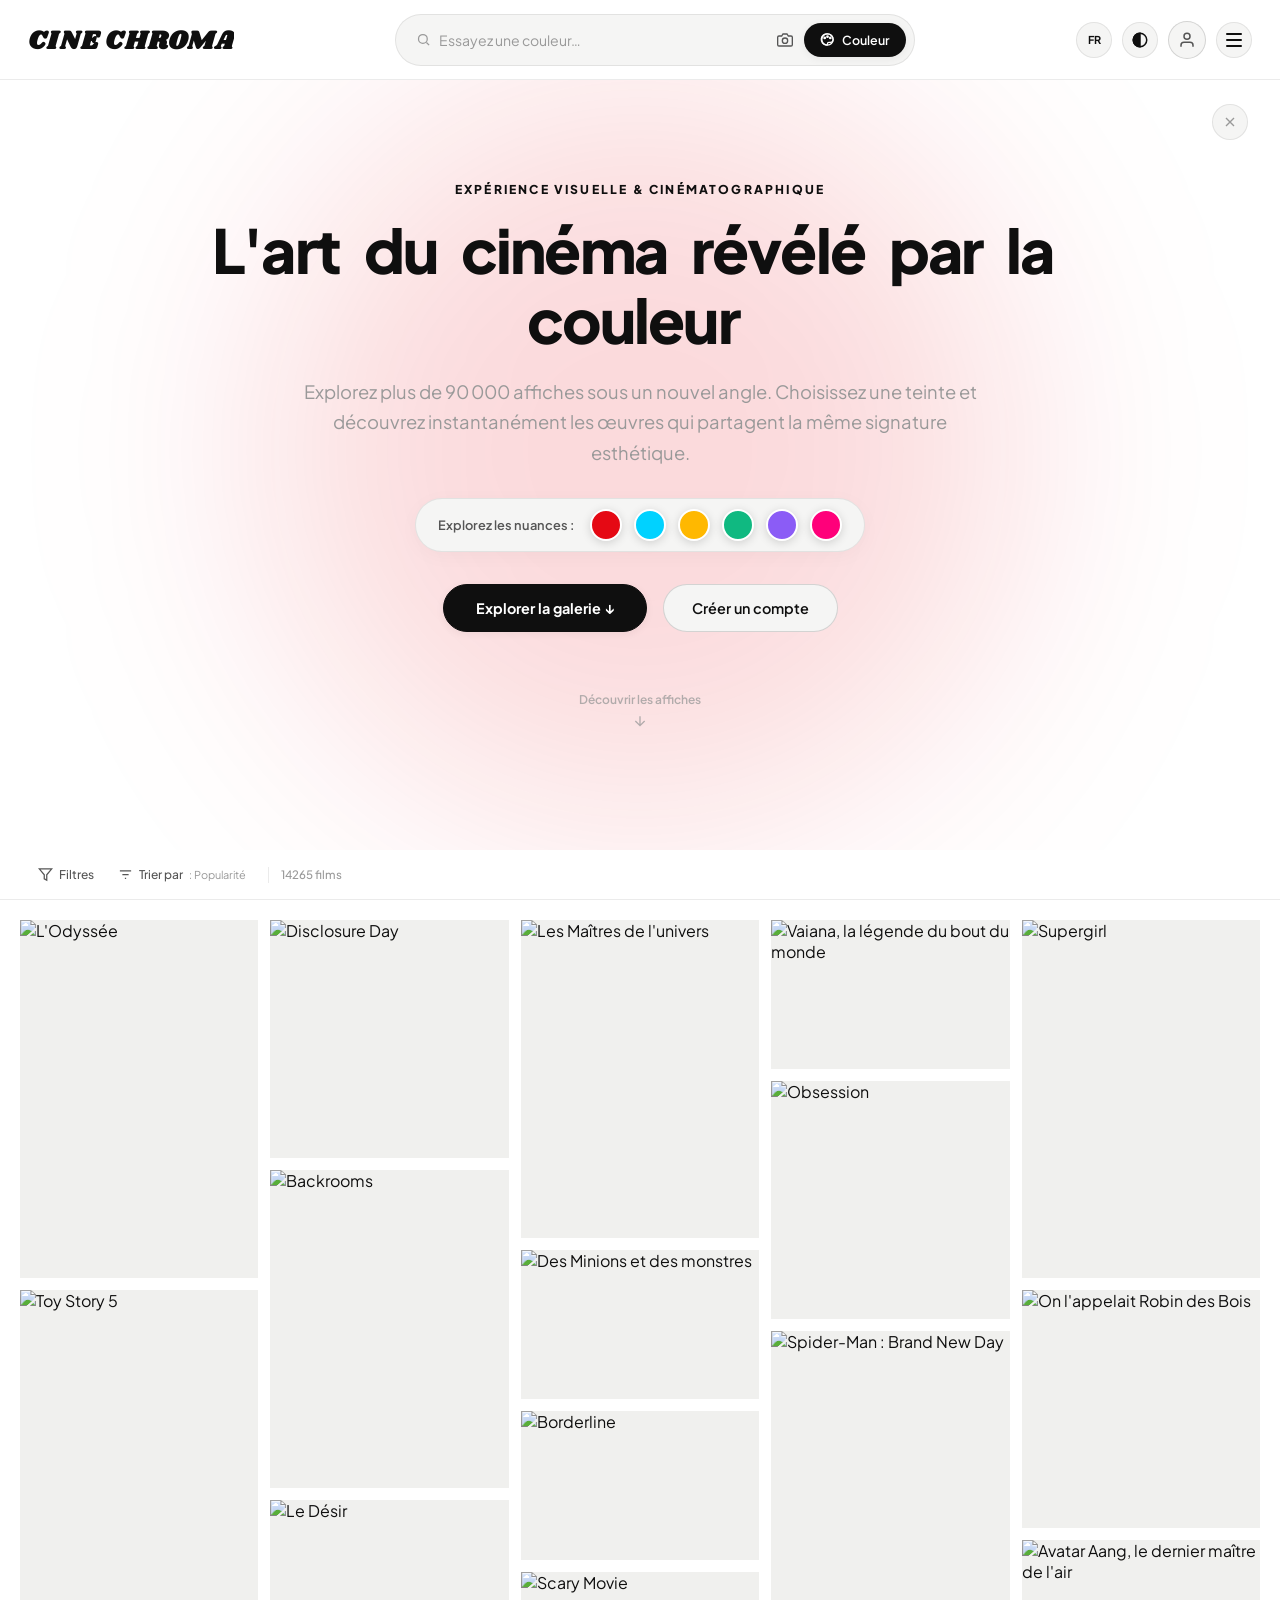
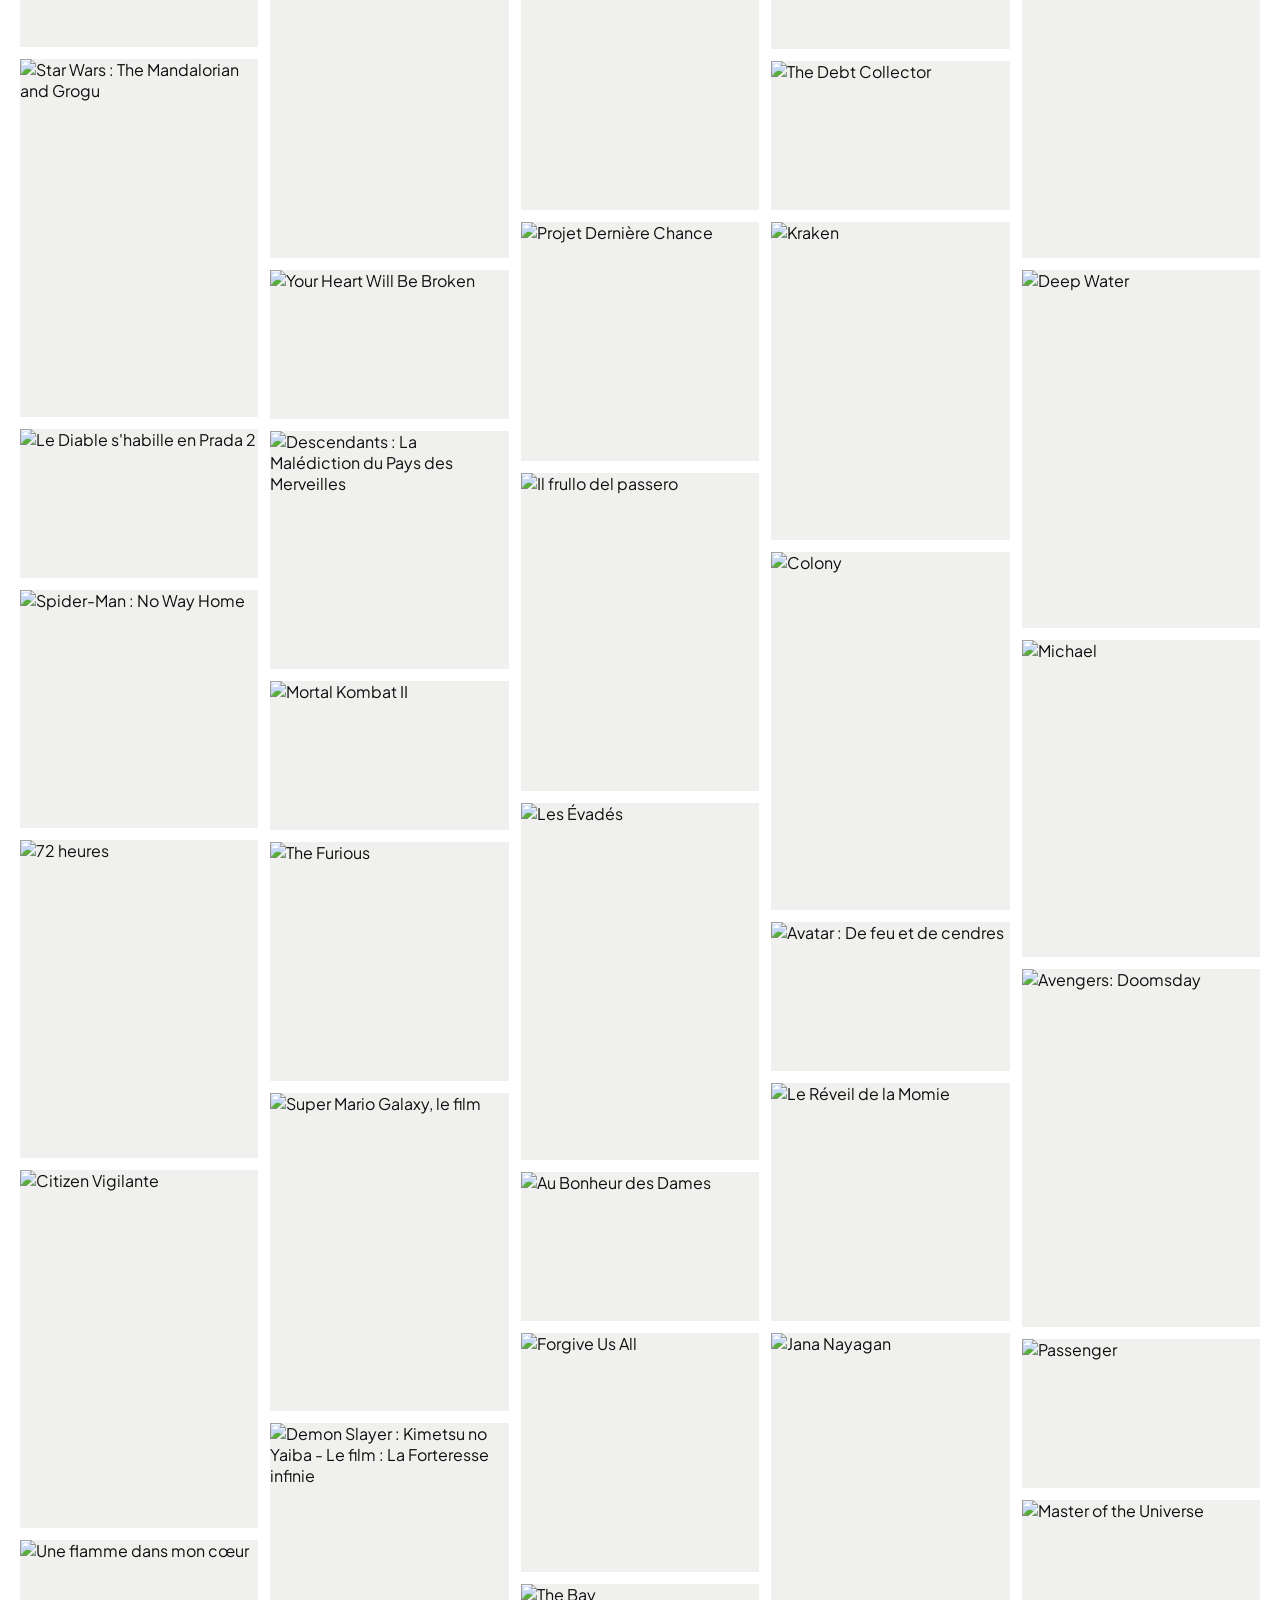
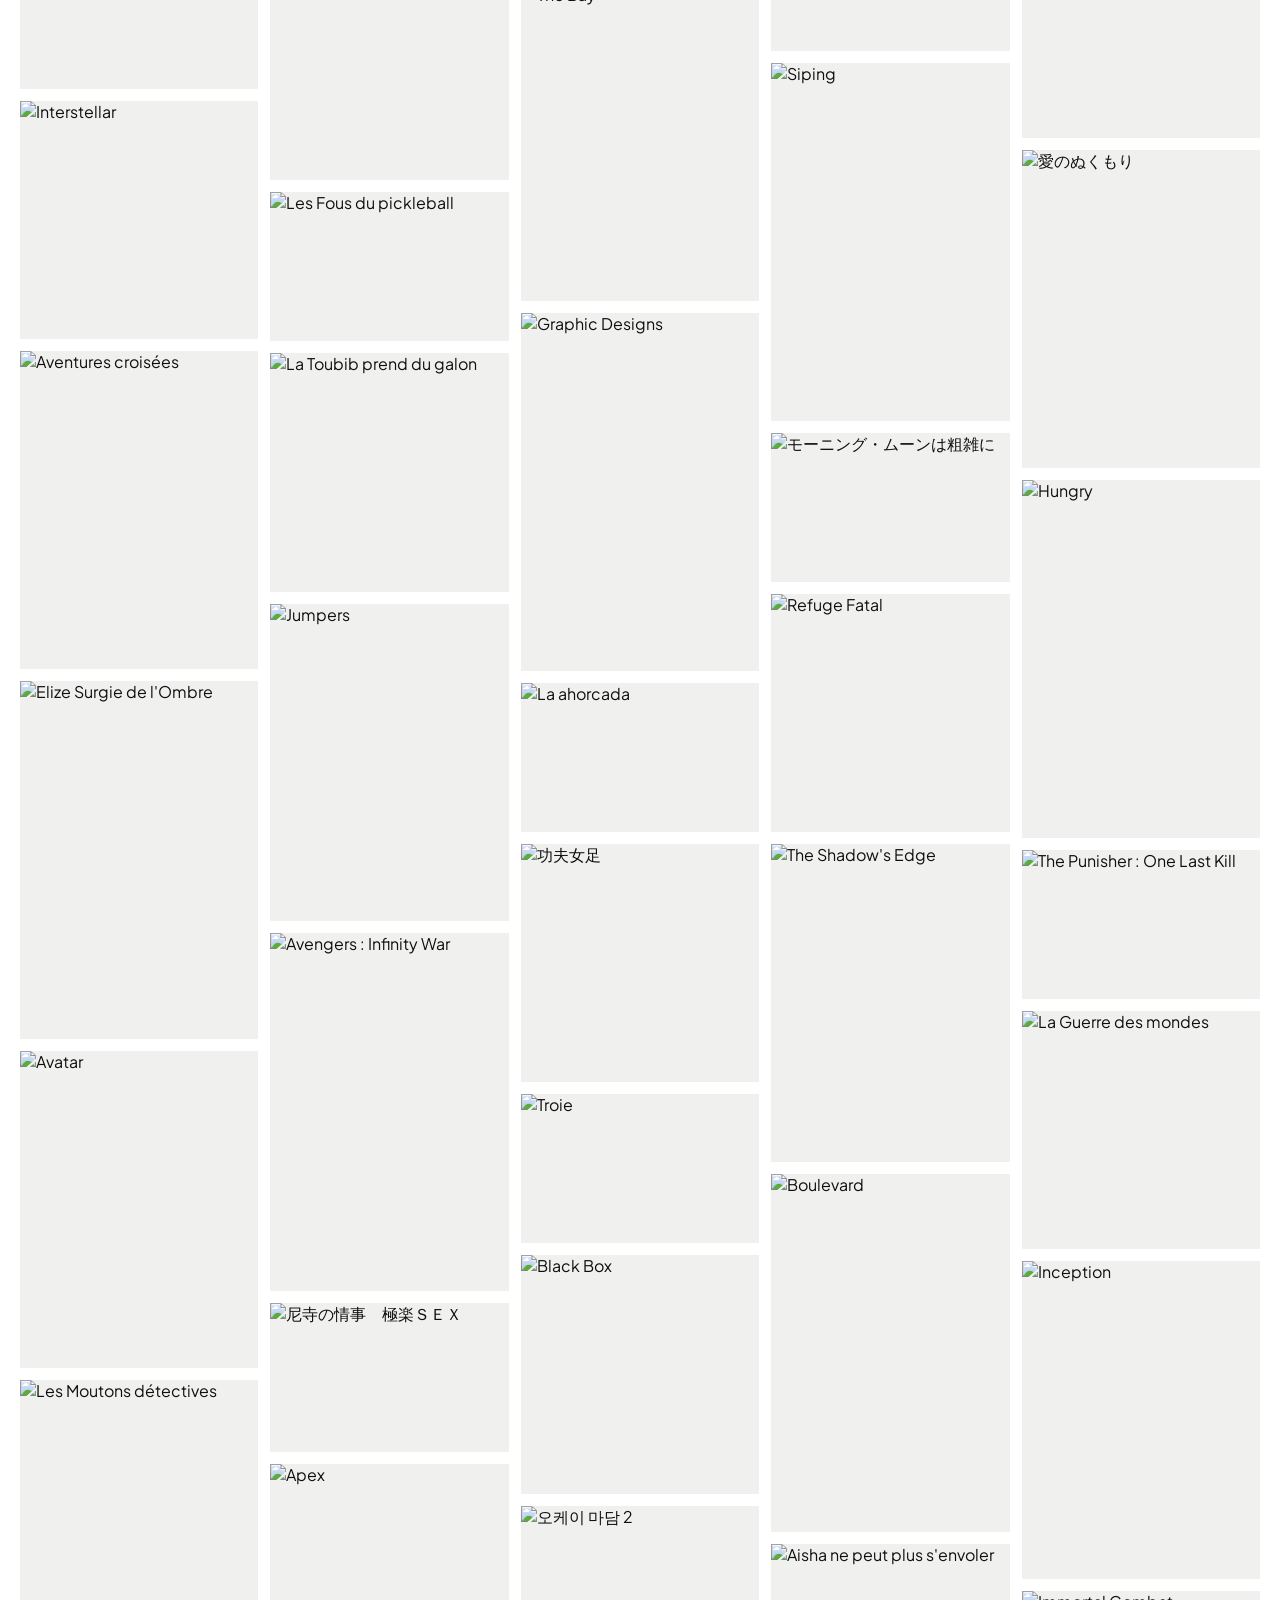
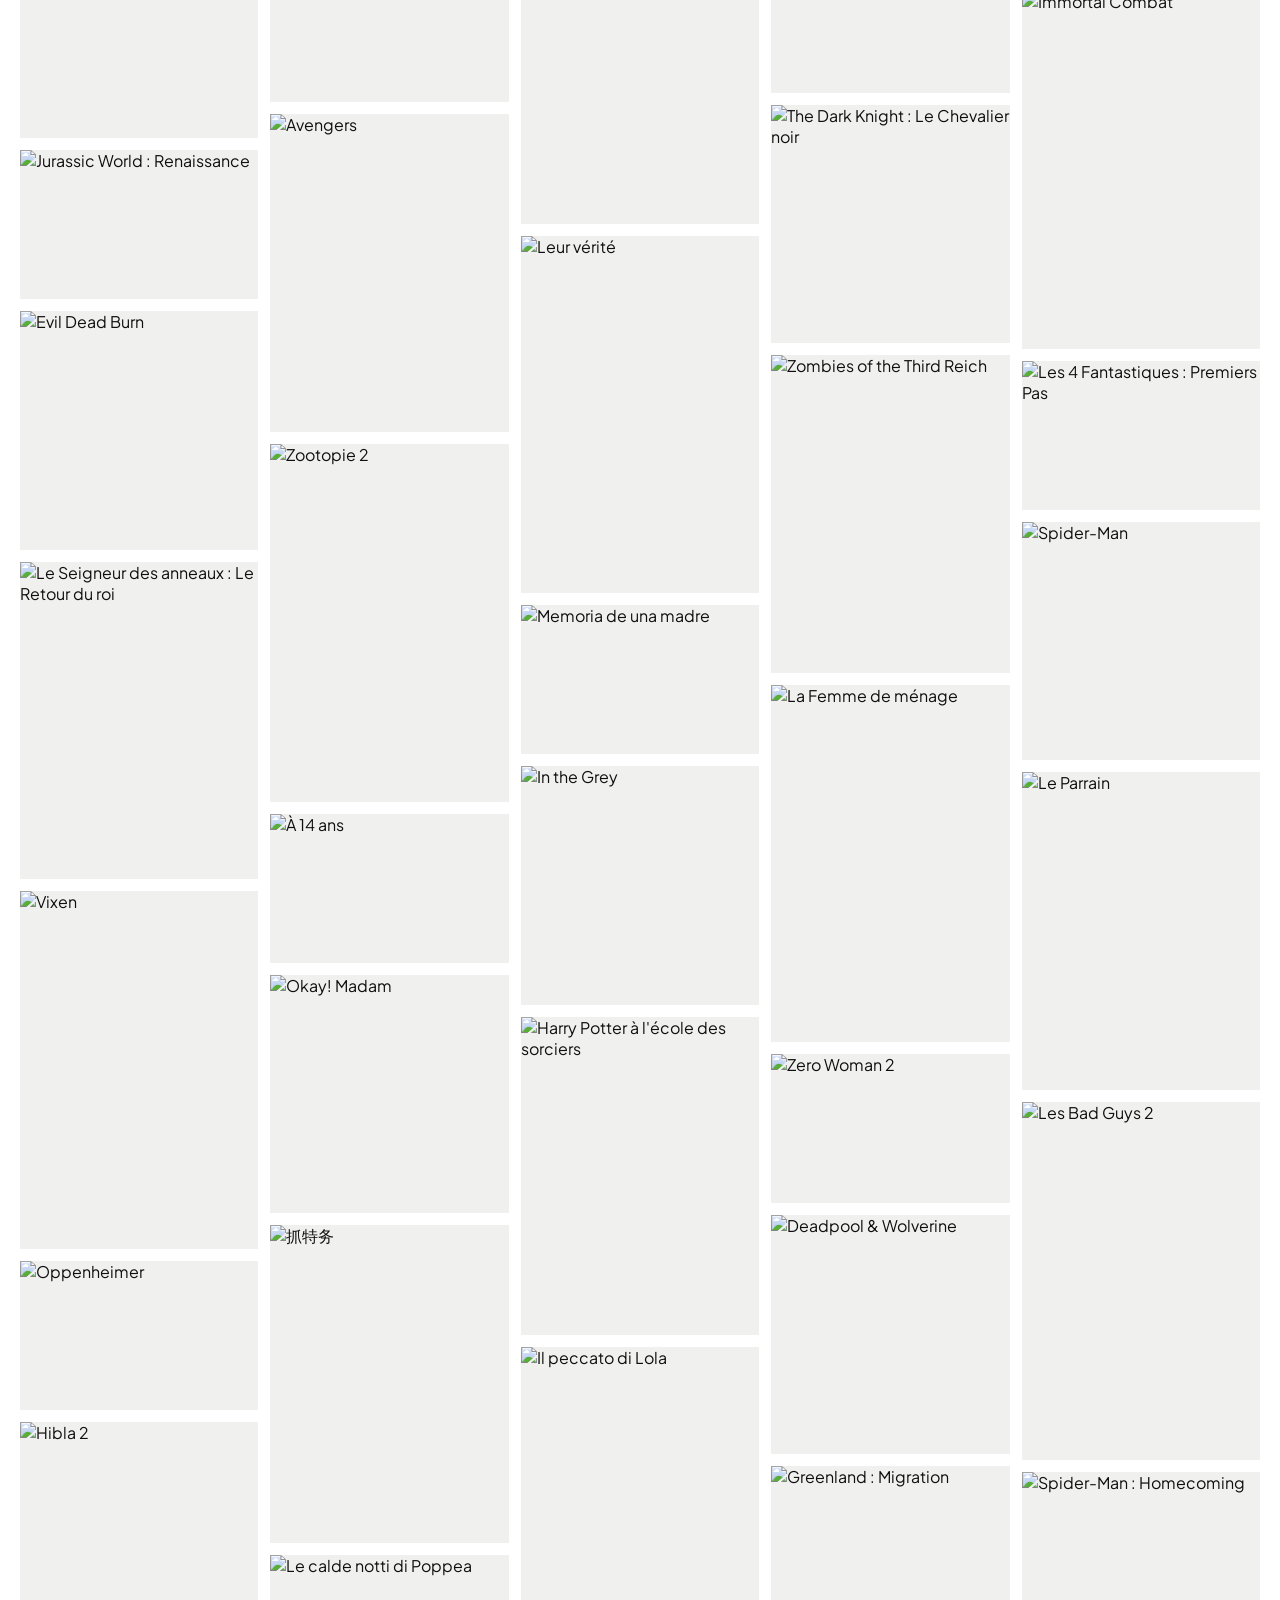
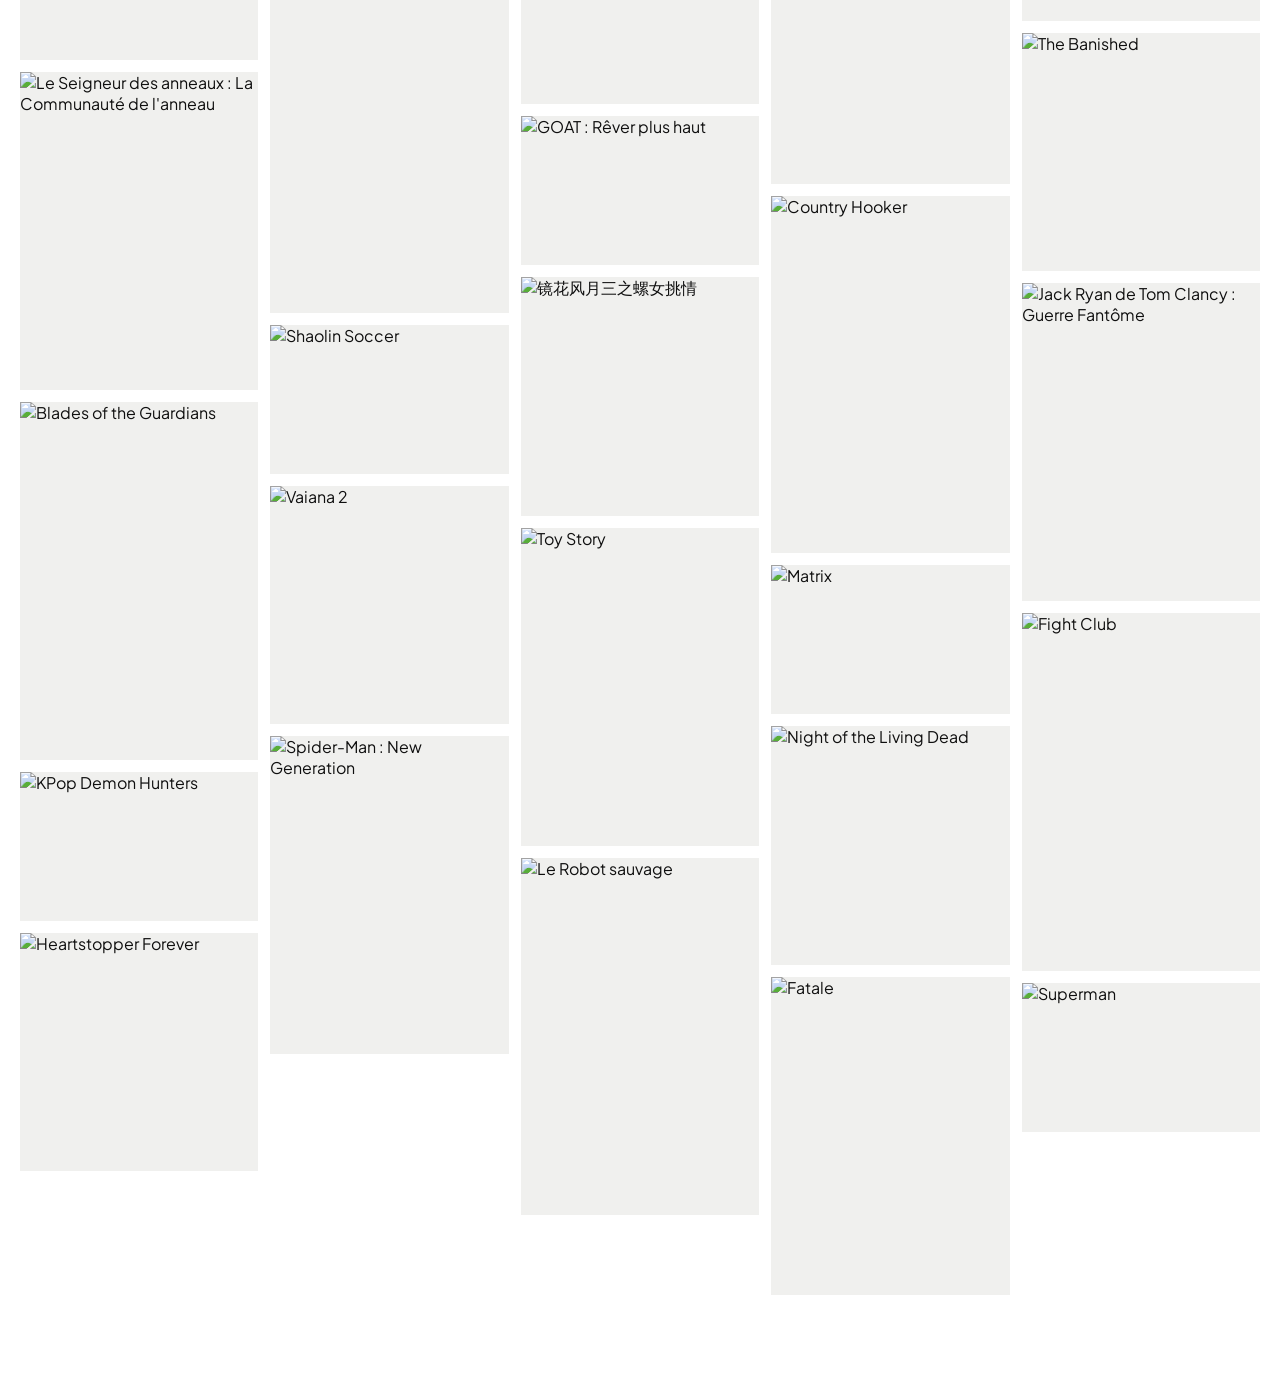
==== index.html @ b3ccc0b1 "feat: ajout synchronisation automatique hebdomadaire et actualisation des affiches" ====
<!DOCTYPE html>
<html lang="fr" data-lang="fr">
<head>
  <!-- Anti-flash: apply saved theme BEFORE any CSS renders -->
  <script>!function(){var t=localStorage.getItem('cinechroma_theme')||(window.matchMedia('(prefers-color-scheme: dark)').matches?'dark':'light');document.documentElement.setAttribute('data-theme',t)}();</script>
  <meta charset="UTF-8" />
  <meta name="viewport" content="width=device-width, initial-scale=1.0" />
  <title>CineChroma — Galerie d'affiches par couleur</title>
  <meta name="description" content="Explorez des affiches de cinéma par leur identité chromatique. Galerie visuelle filtrée par l'analyse colorimétrique." />
  <link rel="canonical" href="https://cinechroma.vercel.app/" />
  
  <!-- Sleek Custom Favicon -->
  <link rel="icon" type="image/png" href="favicon.png" />

  <!-- Open Graph / Card Preview Sharing Metadata -->
  <meta property="og:type" content="website" />
  <meta property="og:url" content="https://cinechroma.app/" />
  <meta property="og:title" content="CineChroma — Galerie d'affiches par couleur" />
  <meta property="og:description" content="Explorez des affiches de cinéma par leur identité chromatique. Galerie visuelle filtrée par l'analyse colorimétrique." />
  <meta property="og:image" content="og-image.png" />
  <meta property="og:image:width" content="1920" />
  <meta property="og:image:height" content="912" />

  <!-- Twitter Preview Sharing Metadata -->
  <meta name="twitter:card" content="summary_large_image" />
  <meta name="twitter:title" content="CineChroma — Galerie d'affiches par couleur" />
  <meta name="twitter:description" content="Explorez des affiches de cinéma par leur identité chromatique." />
  <meta name="twitter:image" content="og-image.png" />

  <link rel="preconnect" href="https://fonts.googleapis.com" />
  <link rel="preconnect" href="https://fonts.gstatic.com" crossorigin />
  <link href="https://fonts.googleapis.com/css2?family=Plus+Jakarta+Sans:wght@300;400;500;600;700&family=Shrikhand&family=Rubik+Bubbles&display=swap" rel="stylesheet" />
  <link rel="stylesheet" href="style.css" />
  <!-- Three.js & OrbitControls -->
  <script src="https://cdnjs.cloudflare.com/ajax/libs/three.js/r128/three.min.js"></script>
  <script src="https://cdn.jsdelivr.net/npm/three@0.128.0/examples/js/controls/OrbitControls.js"></script>
</head>
<body>

  <!-- ============================================================
       SPLASH SCREEN — ELEGANT STARTUP LOAD SCREEN
  ============================================================ -->
  <div id="splash-screen" class="splash-screen">
    <div class="splash-inner">
      <div class="splash-logo">CINECHROMA</div>
      <div class="splash-progress-bar">
        <div id="splash-progress" class="splash-progress"></div>
      </div>
      <div id="splash-status" class="splash-status" data-i18n="splash_loading">Chargement de la bibliothèque...</div>
    </div>
  </div>

  <!-- ============================================================
       HEADER — ULTRA MINIMAL (Logo + Centered Search + Actions)
  ============================================================ -->
  <header id="app-header">
    <div class="header-inner">

      <!-- Logo -->
      <a class="brand" href="#" aria-label="CineChroma — Accueil">
        <div class="brand-logo-svg-wrap" title="CineChroma">
          <svg class="brand-logo-svg" viewBox="0 0 380 70" fill="currentColor" xmlns="http://www.w3.org/2000/svg">
            <text x="0" y="52" class="logo-text-groovy">CINE CHROMA</text>
          </svg>
        </div>
      </a>

      <!-- Centered Pill Search Bar -->
      <div class="search-container">
        <div class="search-pill" id="search-pill">
          <!-- Active Color Dot Indicator inside search bar -->
          <div id="search-color-dot" class="search-color-dot" hidden></div>

          <svg class="search-icon" viewBox="0 0 24 24" fill="none" stroke="currentColor" stroke-width="2" aria-hidden="true">
            <circle cx="11" cy="11" r="7"/><path d="m21 21-4.3-4.3"/>
          </svg>

          <input
            type="text"
            id="search-input"
            data-i18n-placeholder="search_placeholder"
            autocomplete="off"
            spellcheck="false"
            data-i18n-aria-label="search"
          />

          <!-- Clear text button (hidden when no text) -->
          <button id="search-clear" class="search-action-btn search-clear" aria-label="Effacer" hidden>
            <svg viewBox="0 0 24 24" fill="none" stroke="currentColor" stroke-width="2"><path d="M18 6 6 18M6 6l12 12"/></svg>
          </button>

          <!-- Prominent Image Search Trigger Button -->
          <button id="image-search-trigger" class="search-action-btn search-camera-btn" data-i18n-aria-label="search_by_image" data-i18n-title="search_by_image">
            <svg viewBox="0 0 24 24" fill="none" stroke="currentColor" stroke-width="2" width="16" height="16">
              <path d="M23 19a2 2 0 0 1-2 2H3a2 2 0 0 1-2-2V8a2 2 0 0 1 2-2h4l2-3h6l2 3h4a2 2 0 0 1 2 2z"/>
              <circle cx="12" cy="13" r="4"/>
            </svg>
          </button>

          <!-- Prominent Color Picker Trigger Button -->
          <button id="color-picker-trigger" class="color-trigger-btn-large" data-i18n-aria-label="pick_color_btn_title" data-i18n-title="pick_color_btn_title">
            <svg class="color-wheel-icon" viewBox="0 0 24 24" fill="none" stroke="currentColor" stroke-width="2">
              <circle cx="12" cy="12" r="9"/>
              <path d="M12 3a9 9 0 0 1 9 9c0 2.5-2 4.5-4.5 4.5H14a2 2 0 0 0-2 2v.5c0 1.1-.9 2-2 2A9 9 0 0 1 12 3z"/>
              <circle cx="7.5" cy="9.5" r="1.2" fill="currentColor"/>
              <circle cx="12" cy="7.5" r="1.2" fill="currentColor"/>
              <circle cx="16.5" cy="9.5" r="1.2" fill="currentColor"/>
            </svg>
            <span class="color-btn-text" data-i18n="pick_color">Couleur</span>
          </button>
        </div>
      </div>

      <!-- Right Header Actions -->
      <div class="header-right">
        <!-- Elegant Header Language Dropdown -->
        <div class="header-lang-switcher">
          <button id="header-lang-btn" class="header-lang-btn" aria-haspopup="true" aria-expanded="false" data-i18n-title="change_language">FR</button>
          <div id="header-lang-dropdown" class="header-lang-dropdown" hidden>
            <button class="lang-dropdown-item" data-lang-val="fr">Français</button>
            <button class="lang-dropdown-item" data-lang-val="en">English</button>
            <button class="lang-dropdown-item" data-lang-val="ja">日本語</button>
          </div>
        </div>

        <!-- Invert Theme Toggle -->
        <button id="theme-toggle" class="header-icon-btn" data-i18n-aria-label="toggle_theme" data-i18n-title="toggle_theme">
          <svg viewBox="0 0 24 24" fill="none" stroke="currentColor" stroke-width="2" width="18" height="18">
            <circle cx="12" cy="12" r="9"/>
            <path d="M12 3v18a9 9 0 0 1 0-18z" fill="currentColor"/>
          </svg>
        </button>

        <!-- User Profile / Auth Trigger Button (Replaces FR/EN) -->
        <button id="user-profile-trigger" class="header-avatar-btn" data-i18n-aria-label="user_profile_title" data-i18n-title="user_profile_title">
          <img id="header-avatar-img" src="" alt="Avatar" class="header-avatar-img" hidden />
          <div id="header-avatar-placeholder" class="header-avatar-placeholder">
            <svg viewBox="0 0 24 24" fill="none" stroke="currentColor" stroke-width="2" width="18" height="18">
              <path d="M20 21v-2a4 4 0 0 0-4-4H8a4 4 0 0 0-4 4v2"/>
              <circle cx="12" cy="7" r="4"/>
            </svg>
          </div>
        </button>

        <!-- Nav Menu Trigger -->
        <button id="burger-trigger" class="header-icon-btn burger-trigger-lines" data-i18n-aria-label="navigation" data-i18n-title="navigation">
          <span class="burger-line"></span>
          <span class="burger-line"></span>
          <span class="burger-line"></span>
        </button>
      </div>

    </div>
  </header>

  <!-- ============================================================
       LANDING HERO — Breathtaking welcome banner for first visitors
  ============================================================ -->
  <section id="landing-hero" class="landing-hero" hidden>
    <div class="hero-ambient-glow" id="hero-ambient-glow"></div>
    <button id="hero-close-btn" class="hero-close-btn" aria-label="Masquer la présentation" title="Masquer l'introduction">
      <svg viewBox="0 0 24 24" fill="none" stroke="currentColor" stroke-width="2" width="16" height="16">
        <path d="M18 6 6 18M6 6l12 12"/>
      </svg>
    </button>

    <div class="hero-content">
      <div class="hero-tagline" data-i18n="hero_tagline">EXPÉRIENCE VISUELLE &amp; CINÉMATOGRAPHIQUE</div>
      <h1 class="hero-title shimmer-text-wave" id="hero-title" data-i18n="hero_title">L'art du cinéma révélé par la couleur</h1>
      <p class="hero-subtitle" data-i18n="hero_subtitle">
        Explorez plus de 200 affiches sous un nouvel angle. Choisissez une teinte et découvrez instantanément les œuvres qui partagent la même signature esthétique.
      </p>

      <!-- Interactive 6-Color Dots Palette -->
      <div class="hero-ribbon-wrap">
        <span class="hero-ribbon-label" data-i18n="hero_try_colors">Choisissez une couleur :</span>
        <div class="hero-color-ribbon">
          <button class="hero-color-dot" data-color="#E50914" data-name="Rouge" style="background: #E50914" title="Rouge Vermillon (#E50914)"></button>
          <button class="hero-color-dot" data-color="#00D2FF" data-name="Cyan" style="background: #00D2FF" title="Cyan Néon (#00D2FF)"></button>
          <button class="hero-color-dot" data-color="#FFB800" data-name="Or" style="background: #FFB800" title="Or Chaud (#FFB800)"></button>
          <button class="hero-color-dot" data-color="#10B981" data-name="Vert" style="background: #10B981" title="Vert Émeraude (#10B981)"></button>
          <button class="hero-color-dot" data-color="#8B5CF6" data-name="Violet" style="background: #8B5CF6" title="Violet Profond (#8B5CF6)"></button>
          <button class="hero-color-dot" data-color="#FF007A" data-name="Magenta" style="background: #FF007A" title="Rose Magenta (#FF007A)"></button>
        </div>
      </div>

      <!-- CTA Action Buttons -->
      <div class="hero-actions">
        <button id="hero-cta-explore" class="hero-btn-primary" data-i18n="hero_btn_explore">Explorer la galerie ↓</button>
        <button id="hero-cta-signup" class="hero-btn-secondary" data-i18n="hero_btn_signup">Créer un compte</button>
      </div>

      <!-- Full-Page Bottom Scroll Hint -->
      <div id="hero-scroll-indicator" class="hero-scroll-indicator">
        <span data-i18n="hero_scroll_hint">Découvrir les affiches</span>
        <svg class="hero-bounce-arrow" viewBox="0 0 24 24" fill="none" stroke="currentColor" stroke-width="2" width="16" height="16">
          <path d="M12 5v14M19 12l-7 7-7-7"/>
        </svg>
      </div>
    </div>
  </section>

  <!-- ============================================================
       SUB NAV BAR — Filter & Sort quick-access icons (placed below Hero)
  ============================================================ -->
  <div id="sub-navbar" class="sub-navbar">
    <div class="sub-navbar-inner">

      <!-- Filter icon button -->
      <button id="filter-trigger" class="sub-nav-btn" aria-label="Filtres" title="Filtres &amp; genres">
        <svg viewBox="0 0 24 24" fill="none" stroke="currentColor" stroke-width="2" width="15" height="15">
          <path d="M22 3H2l8 9.46V19l4 2v-8.54L22 3z"/>
        </svg>
        <span class="sub-nav-label" data-i18n="filters_menu_short">Filtres</span>
        <span id="active-filter-badge" class="sub-nav-badge" hidden></span>
      </button>

      <!-- Sort icon button -->
      <button id="sort-trigger" class="sub-nav-btn" aria-label="Trier par" title="Trier par">
        <svg viewBox="0 0 24 24" fill="none" stroke="currentColor" stroke-width="2" width="15" height="15">
          <path d="M3 6h18M7 12h10M11 18h2"/>
        </svg>
        <span class="sub-nav-label" data-i18n="sort_by">Trier par</span>
        <span id="active-sort-label" class="sub-nav-sort-label"></span>
      </button>

      <!-- Divider -->
      <div class="sub-navbar-divider"></div>

      <!-- Result count -->
      <span id="active-count-badge" class="sub-navbar-count">0 films</span>

      <!-- Spacer -->
      <div style="flex:1"></div>

      <!-- Clear selection -->
      <button id="clear-all-colors-btn" class="sub-navbar-clear" hidden data-i18n="clear_selection">Effacer la sélection</button>

    </div>
  </div>

  <!-- ============================================================
       ACTIVE FILTER BAR — COSMOS.SO STYLE
  ============================================================ -->
  <section id="active-filter-bar" class="active-filter-bar-cosmos" hidden>
    <div class="cosmos-filter-inner">
      <div id="cosmos-colors-rows" class="cosmos-colors-rows"></div>
    </div>
  </section>

  <!-- ============================================================
       COSMOS COLOR PICKER MODAL (CENTERED POPUP)
  ============================================================ -->
  <div id="cosmos-color-modal" class="cosmos-modal" hidden role="dialog" aria-modal="true" aria-label="Sélecteur de couleur">
    <div class="cosmos-modal-backdrop" id="color-modal-backdrop"></div>
    
    <div class="cosmos-modal-card" role="document">
      <button class="cosmos-modal-close" id="color-modal-close" aria-label="Fermer">
        <svg viewBox="0 0 24 24" fill="none" stroke="currentColor" stroke-width="2" width="14" height="14">
          <path d="M18 6 6 18M6 6l12 12"/>
        </svg>
      </button>

      <!-- 2D Color Saturation/Value Picker Box -->
      <div class="picker-2d-container" id="picker-2d-box">
        <div class="picker-2d-bg" id="picker-2d-bg"></div>
        <div class="picker-2d-white"></div>
        <div class="picker-2d-black"></div>
        <div class="picker-2d-cursor" id="picker-2d-cursor"></div>
      </div>

      <!-- Hue Slider Bar -->
      <div class="picker-hue-container">
        <input type="range" id="picker-hue-slider" min="0" max="360" value="0" aria-label="Teinte" />
      </div>

      <!-- Bottom Actions Bar -->
      <div class="picker-bottom-bar">
        <div class="picker-swatch-hex">
          <div id="picker-swatch-dot" class="picker-swatch-dot" style="background:#ff0000"></div>
          <input type="text" id="picker-hex-input" value="#FF0000" maxlength="7" spellcheck="false" aria-label="Code hexadécimal" />
        </div>

        <div class="picker-actions-right">
          <button id="picker-add-color-btn" class="picker-btn-add-text initial-dark" title="Ajouter cette couleur" aria-label="Ajouter cette couleur">
            <svg width="11" height="11" viewBox="0 0 11 11" fill="none" stroke="currentColor" stroke-width="2" stroke-linecap="round"><line x1="5.5" y1="1" x2="5.5" y2="10"/><line x1="1" y1="5.5" x2="10" y2="5.5"/></svg>
            <span data-i18n="add_color_btn_short">Ajouter</span>
          </button>
          <button id="picker-search-btn" class="picker-search-btn-confirm" title="Valider la sélection" hidden>
            <span data-i18n="validate">Valider</span>
          </button>
        </div>
      </div>

      <!-- Active colors chips row just below -->
      <div id="picker-validation-row" class="picker-validation-row" style="display: none;">
        <div id="modal-active-colors-row" class="modal-active-colors-row"></div>
      </div>
    </div>
  </div>

  <!-- ============================================================
       FILTERS DRAWER (slide-over from right) — Contains Sort + Filters
  ============================================================ -->
  <div id="burger-drawer" class="burger-drawer" hidden role="dialog" data-i18n-aria-label="filters_menu" aria-label="Filtres et tri">
    <div class="drawer-backdrop" id="drawer-backdrop"></div>
    <div class="drawer-content">
      <div class="drawer-header">
        <h3 class="drawer-title" data-i18n="filters_menu_short">Filtres</h3>
        <button id="drawer-close" class="drawer-close-btn" aria-label="Fermer">
          <svg viewBox="0 0 24 24" fill="none" stroke="currentColor" stroke-width="2" width="14" height="14">
            <path d="M18 6 6 18M6 6l12 12"/>
          </svg>
        </button>
      </div>

      <div class="drawer-body">

        <!-- Sort Section -->
        <div class="drawer-section">
          <h4 class="drawer-section-title" data-i18n="sort_by">Trier par</h4>
          <div class="drawer-options-grid" id="drawer-sort-options">
            <button class="drawer-option-btn active" data-sort="popularity" data-i18n="sort_popularity">Popularité</button>
            <button class="drawer-option-btn" data-sort="relevance" data-i18n="sort_relevance">Pertinence</button>
            <button class="drawer-option-btn" data-sort="rating" data-i18n="sort_rating">Note</button>
            <button class="drawer-option-btn" data-sort="date" data-i18n="sort_date">Date</button>
            <button class="drawer-option-btn" data-sort="title" data-i18n="sort_title">Alphabétique</button>
          </div>
        </div>

        <!-- Tolerance Section -->
        <div class="drawer-section">
          <h4 class="drawer-section-title" data-i18n="tolerance">Précision des couleurs</h4>
          <span id="drawer-tol-value" class="drawer-tol-display"></span>
          <input type="range" id="drawer-tolerance-slider" min="5" max="80" value="30" step="5" class="drawer-range-input" />
        </div>

        <!-- Filter Mode Section -->
        <div class="drawer-section">
          <h4 class="drawer-section-title" data-i18n="filter_mode">Mode de correspondance</h4>
          <div class="drawer-mode-toggle">
            <button class="drawer-mode-btn active" data-mode="or">
              <span class="drawer-mode-label" data-i18n="filter_mode_or_short">AU MOINS 1</span>
              <span class="drawer-mode-desc" data-i18n="filter_mode_or_desc_short">une couleur suffit</span>
            </button>
            <button class="drawer-mode-btn" data-mode="and">
              <span class="drawer-mode-label" data-i18n="filter_mode_and_short">TOUTES</span>
              <span class="drawer-mode-desc" data-i18n="filter_mode_and_desc_short">toutes requises</span>
            </button>
          </div>
        </div>

        <!-- Language Filter — recherche par frappe -->
        <div class="drawer-section">
          <h4 class="drawer-section-title" data-i18n="languages">Langue d'origine</h4>
          <div id="drawer-language-container" class="drawer-lang-container">
            <!-- Built dynamically by buildDrawerLanguageChips() -->
          </div>
          <!-- Legacy compat elements (hidden) -->
          <div class="drawer-select-wrap" style="display:none">
            <select id="drawer-language-select" class="drawer-select">
              <option value="">Toutes les langues</option>
            </select>
          </div>
          <div id="drawer-language-chips" hidden></div>
        </div>

        <!-- Poster Style Section -->
        <div class="drawer-section">
          <h4 class="drawer-section-title" data-i18n="poster_style">Style d'affiche</h4>
          <div class="drawer-chips-grid" id="drawer-poster-style-chips">
            <!-- Built dynamically by buildPosterStyleChips() -->
          </div>
        </div>

        <!-- Genre Section -->
        <div class="drawer-section">
          <h4 class="drawer-section-title" data-i18n="genres">Genres</h4>
          <div class="drawer-chips-grid" id="drawer-genre-chips"></div>
        </div>

      </div>

      <div class="drawer-footer">
        <button id="drawer-reset-btn" class="drawer-btn-outline" data-i18n="reset_all">Réinitialiser</button>
        <button id="drawer-apply-btn" class="drawer-btn-primary" data-i18n="apply">Appliquer</button>
      </div>
    </div>
  </div>

  <!-- ============================================================
       NAV MENU — Side panel for navigation pages
  ============================================================ -->
  <div id="nav-menu" class="nav-menu" hidden role="dialog" aria-modal="true" aria-label="Navigation">
    <div class="nav-menu-backdrop" id="nav-menu-backdrop"></div>
    <div class="nav-menu-content">
      <div class="nav-menu-header">
        <span class="nav-menu-logo">CINE CHROMA</span>
        <button id="nav-menu-close" class="drawer-close-btn" aria-label="Fermer">
          <svg viewBox="0 0 24 24" fill="none" stroke="currentColor" stroke-width="2" width="14" height="14">
            <path d="M18 6 6 18M6 6l12 12"/>
          </svg>
        </button>
      </div>

      <nav class="nav-menu-links">
        <a href="#" id="nav-link-gallery" class="nav-menu-link nav-menu-link--active">
          <svg viewBox="0 0 24 24" fill="none" stroke="currentColor" stroke-width="1.5" width="18" height="18">
            <rect x="3" y="3" width="7" height="7" rx="1"/><rect x="14" y="3" width="7" height="7" rx="1"/>
            <rect x="3" y="14" width="7" height="7" rx="1"/><rect x="14" y="14" width="7" height="7" rx="1"/>
          </svg>
          <span data-i18n="nav_gallery">Explorer</span>
        </a>
        <a href="./game.html" id="nav-link-game" class="nav-menu-link">
          <svg viewBox="0 0 24 24" fill="none" stroke="currentColor" stroke-width="1.5" width="18" height="18">
            <rect x="2" y="6" width="20" height="12" rx="2" ry="2"></rect>
            <path d="M6 12h4"></path><path d="M8 10v4"></path>
            <line x1="15" y1="13" x2="15.01" y2="13"></line>
            <line x1="18" y1="11" x2="18.01" y2="11"></line>
          </svg>
          <span data-i18n="nav_game">Le Jeu</span>
        </a>
        <a href="./profile.html?tab=likes" id="nav-link-favorites" class="nav-menu-link">
          <svg viewBox="0 0 24 24" fill="none" stroke="currentColor" stroke-width="1.5" width="18" height="18">
            <path d="M20.84 4.61a5.5 5.5 0 0 0-7.78 0L12 5.67l-1.06-1.06a5.5 5.5 0 0 0-7.78 7.78l1.06 1.06L12 21.23l7.78-7.78 1.06-1.06a5.5 5.5 0 0 0 0-7.78z"/>
          </svg>
          <span data-i18n="favorites">Favoris</span>
        </a>
        <a href="./profile.html?tab=collections" id="nav-link-collections" class="nav-menu-link">
          <svg viewBox="0 0 24 24" fill="none" stroke="currentColor" stroke-width="1.5" width="18" height="18">
            <path d="M22 19a2 2 0 0 1-2 2H4a2 2 0 0 1-2-2V5a2 2 0 0 1 2-2h5l2 3h9a2 2 0 0 1 2 2z"/>
          </svg>
          <span data-i18n="nav_collections">Collections</span>
        </a>
        <a href="./profile.html" id="nav-link-profile" class="nav-menu-link">
          <svg viewBox="0 0 24 24" fill="none" stroke="currentColor" stroke-width="1.5" width="18" height="18">
            <path d="M20 21v-2a4 4 0 0 0-4-4H8a4 4 0 0 0-4 4v2"/>
            <circle cx="12" cy="7" r="4"/>
          </svg>
          <span data-i18n="nav_profile">Mon Profil</span>
        </a>
        <a href="#" id="nav-link-add-movie" class="nav-menu-link">
          <svg viewBox="0 0 24 24" fill="none" stroke="currentColor" stroke-width="1.5" width="18" height="18">
            <circle cx="12" cy="12" r="9"/>
            <line x1="12" y1="8" x2="12" y2="16"/>
            <line x1="8" y1="12" x2="16" y2="12"/>
          </svg>
          <span data-i18n="nav_add_movie">Ajouter un film</span>
        </a>

        <div class="nav-menu-separator"></div>

        <!-- Language switch inside drawer -->
        <div class="nav-menu-lang-section" style="padding: 0.75rem 1rem; display: flex; align-items: center; gap: 0.75rem;">
          <svg viewBox="0 0 24 24" fill="none" stroke="currentColor" stroke-width="1.5" width="18" height="18" style="color: var(--text-2); flex-shrink: 0;">
            <circle cx="12" cy="12" r="10"/>
            <path d="M2 12h20M12 2a15.3 15.3 0 0 1 4 10 15.3 15.3 0 0 1-4 10 15.3 15.3 0 0 1-4-10 15.3 15.3 0 0 1 4-10z"/>
          </svg>
          <div class="lang-switch-buttons">
            <button class="lang-switch-btn" data-lang-val="fr">FR</button>
            <button class="lang-switch-btn" data-lang-val="en">EN</button>
            <button class="lang-switch-btn" data-lang-val="ja">JA</button>
          </div>
          <!-- Keep hidden select for compatibility with legacy events -->
          <select id="lang-switch-drawer" aria-label="Changer la langue" style="display: none;">
            <option value="fr">FR</option>
            <option value="en">EN</option>
            <option value="ja">JA</option>
          </select>
        </div>

        <a href="./contact.html" id="nav-link-contact" class="nav-menu-link">
          <svg viewBox="0 0 24 24" fill="none" stroke="currentColor" stroke-width="1.5" width="18" height="18">
            <path d="M21 15a2 2 0 0 1-2 2H7l-4 4V5a2 2 0 0 1 2-2h14a2 2 0 0 1 2 2z"/>
          </svg>
          <span data-i18n="nav_contact">Contact</span>
        </a>
        <a href="./about.html" id="nav-link-about" class="nav-menu-link">
          <svg viewBox="0 0 24 24" fill="none" stroke="currentColor" stroke-width="1.5" width="18" height="18">
            <circle cx="12" cy="12" r="10"/>
            <path d="M12 16v-4M12 8h.01"/>
          </svg>
          <span data-i18n="nav_about">En savoir plus</span>
        </a>
        <a href="#" id="nav-link-logout" class="nav-menu-link logout-link" hidden>
          <svg viewBox="0 0 24 24" fill="none" stroke="currentColor" stroke-width="1.5" width="18" height="18">
            <path d="M9 21H5a2 2 0 0 1-2-2V5a2 2 0 0 1 2-2h4M16 17l5-5-5-5M21 12H9"/>
          </svg>
          <span data-i18n="logout">Se déconnecter</span>
        </a>
      </nav>

      <div class="nav-menu-footer">
        <span class="nav-menu-version">CineChroma v1.0</span>
      </div>
    </div>
  </div>

  <!-- ============================================================
       SORT POPOVER — Inline popover below sort button
  ============================================================ -->
  <div id="sort-popover" class="sort-popover" hidden>
    <button class="sort-popover-item active" data-sort="popularity" data-i18n="sort_popularity">Popularité</button>
    <button class="sort-popover-item" data-sort="relevance" data-i18n="sort_relevance">Pertinence</button>
    <button class="sort-popover-item" data-sort="rating" data-i18n="sort_rating">Note</button>
    <button class="sort-popover-item" data-sort="date" data-i18n="sort_date">Date</button>
    <button class="sort-popover-item" data-sort="title" data-i18n="sort_title">A → Z</button>
  </div>



  <!-- ============================================================
       MAIN GALLERY — FLEX MULTI-COLUMN MASONRY
  ============================================================ -->
  <main id="app-main">

    <!-- Skeleton: 5 masonry columns with cards -->
    <div id="skeleton-grid" class="cosmos-masonry-container skeleton-grid" aria-hidden="true">
      <div class="masonry-col">
        <div class="skeleton-card card-tall"></div>
        <div class="skeleton-card card-square"></div>
      </div>
      <div class="masonry-col">
        <div class="skeleton-card card-square"></div>
        <div class="skeleton-card card-tall"></div>
      </div>
      <div class="masonry-col">
        <div class="skeleton-card card-wide"></div>
        <div class="skeleton-card card-medium"></div>
      </div>
      <div class="masonry-col">
        <div class="skeleton-card card-tall"></div>
        <div class="skeleton-card card-square"></div>
      </div>
      <div class="masonry-col">
        <div class="skeleton-card card-medium"></div>
        <div class="skeleton-card card-tall"></div>
      </div>
    </div>

    <!-- Error State -->
    <div id="error-state" class="empty-state" hidden>
      <div class="state-icon">⚠</div>
      <h2 data-i18n="error_title">Impossible de charger la base</h2>
      <p id="error-message"></p>
      <button id="retry-btn" class="btn-primary-pill" data-i18n="retry">Réessayer</button>
    </div>

    <!-- Empty State -->
    <div id="empty-state" class="empty-state" hidden>
      <div class="state-icon">◻</div>
      <h2 data-i18n="no_results">Aucune affiche trouvée</h2>
      <p data-i18n="no_results_hint">Essayez de modifier votre recherche ou vos filtres.</p>
      
      <!-- Inline Tolerance Slider inside Empty State -->
      <div class="empty-tolerance-container" id="empty-tolerance-container" hidden>
        <div class="empty-tolerance-header">
          <span data-i18n="tolerance">Précision des nuances</span>
          <span id="empty-tol-value" class="empty-value-tag"></span>
        </div>
        <input type="range" id="empty-tolerance-slider" min="5" max="80" value="30" step="5" class="empty-range-input" />
      </div>

      <!-- Prompt pour ajouter un film absent depuis TMDb -->
      <div class="empty-add-movie-box" id="empty-add-movie-box">
        <p class="empty-add-movie-prompt" data-i18n="film_not_found_prompt">Le film que vous cherchez n'est pas encore sur CineChroma ?</p>
        <button id="empty-add-movie-btn" class="btn-primary-pill">
          <svg viewBox="0 0 24 24" fill="none" stroke="currentColor" stroke-width="2" width="14" height="14"><path d="M12 5v14M5 12h14"/></svg>
          <span data-i18n="add_movie_from_tmdb">Ajouter un film depuis TMDb</span>
        </button>
      </div>

      <button id="reset-filters-btn" class="btn-outline-pill" data-i18n="reset_filters">Réinitialiser</button>
    </div>

    <!-- Film Masonry Container with 5 Flex Columns -->
    <div id="film-grid" class="cosmos-masonry-container" hidden></div>

    <!-- Infinite Scroll Sentinel -->
    <div id="scroll-sentinel" aria-hidden="true"></div>

  </main>

  <!-- Scroll to top -->
  <button id="scroll-top-btn" class="scroll-top-btn" aria-label="Retour en haut" hidden>
    <svg viewBox="0 0 24 24" fill="none" stroke="currentColor" stroke-width="2" width="16" height="16">
      <path d="M18 15l-6-6-6 6"/>
    </svg>
  </button>

  <!-- ============================================================
       FILM DETAIL MODAL
  ============================================================ -->
  <div id="film-modal" class="film-modal" role="dialog" aria-modal="true" hidden>
    <div class="modal-backdrop" id="modal-backdrop"></div>
    <div class="modal-ambient-glow" id="modal-ambient-glow"></div>

    <div class="modal-container" role="document">
      <button class="modal-close" id="modal-close" aria-label="Fermer">
        <svg viewBox="0 0 24 24" fill="none" stroke="currentColor" stroke-width="2" width="12" height="12"><path d="M18 6 6 18M6 6l12 12"/></svg>
      </button>

      <div class="modal-layout">

        <!-- LEFT: Frameless poster -->
        <div class="modal-poster-col">
          <img id="modal-poster-img" src="" alt="" class="modal-poster-img" />
          <div id="modal-poster-selector" class="modal-poster-selector" style="display: none;"></div>
          <div class="modal-poster-cats modal-poster-cats-desktop"></div>
          <div class="modal-poster-dots modal-poster-dots-desktop"></div>
          <button id="modal-download-btn" class="modal-download-btn-minimal" title="Télécharger l'affiche">
            <svg viewBox="0 0 24 24" fill="none" stroke="currentColor" stroke-width="2" width="14" height="14">
              <path d="M21 15v4a2 2 0 0 1-2 2H5a2 2 0 0 1-2-2v-4M7 10l5 5 5-5M12 15V3"/>
            </svg>
            <span data-i18n="download_poster">Télécharger l'affiche</span>
          </button>
        </div>

        <!-- RIGHT: Info -->
        <div class="modal-info-col">

          <!-- Genres + Cert -->
          <div class="modal-meta-top">
            <div id="modal-genres" class="modal-genres"></div>
            <span id="modal-certification" class="badge-cert" hidden></span>
          </div>

          <!-- Mobile Poster Selector -->
          <div class="modal-poster-cats modal-poster-cats-mobile"></div>
          <div class="modal-poster-dots modal-poster-dots-mobile"></div>

          <!-- Title -->
          <div class="modal-title-block">
            <h2 id="modal-title" class="modal-film-title"></h2>
            <p id="modal-original-title" class="modal-film-subtitle"></p>
          </div>

          <!-- Rating + Trailer + Right Actions -->
          <div class="modal-rating-row">
            <div class="modal-stars-group">
              <div id="modal-stars" class="stat-stars"></div>
              <span id="modal-rating" class="modal-rating-val"></span>
              <span class="modal-rating-max">/10</span>
            </div>
            
            <div class="modal-right-actions">
              <button id="modal-like-btn" class="modal-action-btn-circle" title="Ajouter aux favoris">
                <svg viewBox="0 0 24 24" fill="none" stroke="currentColor" stroke-width="2" width="14" height="14">
                  <path d="M20.84 4.61a5.5 5.5 0 0 0-7.78 0L12 5.67l-1.06-1.06a5.5 5.5 0 0 0-7.78 7.78l1.06 1.06L12 21.23l7.78-7.78 1.06-1.06a5.5 5.5 0 0 0 0-7.78z"/>
                </svg>
              </button>
              <button id="modal-col-btn" class="modal-action-btn-circle" title="Ajouter à une collection">
                <svg viewBox="0 0 24 24" fill="none" stroke="currentColor" stroke-width="2" width="14" height="14">
                  <path d="M19 21l-7-5-7 5V5a2 2 0 0 1 2-2h10a2 2 0 0 1 2 2z"/>
                </svg>
              </button>
              <button id="modal-share-card-btn" class="modal-action-btn-circle" title="Partager la carte">
                <svg viewBox="0 0 24 24" fill="none" stroke="currentColor" stroke-width="2" width="14" height="14">
                  <path d="M4 12v8a2 2 0 0 0 2 2h12a2 2 0 0 0 2-2v-8"/>
                  <polyline points="16 6 12 2 8 6"/>
                  <line x1="12" y1="2" x2="12" y2="15"/>
                </svg>
              </button>
              <button id="modal-download-btn" class="modal-action-btn-circle" title="Télécharger l'affiche" data-i18n-title="download_poster">
                <svg viewBox="0 0 24 24" fill="none" stroke="currentColor" stroke-width="2" width="14" height="14">
                  <path d="M21 15v4a2 2 0 0 1-2 2H5a2 2 0 0 1-2-2v-4M7 10l5 5 5-5M12 15V3"/>
                </svg>
              </button>
              <button id="modal-refresh-data-btn" class="modal-action-btn-circle" title="Actualiser les données TMDb" data-i18n-title="refresh_tmdb_data">
                <svg viewBox="0 0 24 24" fill="none" stroke="currentColor" stroke-width="2" width="14" height="14">
                  <path d="M21.5 2v6h-6M21.34 15.57a10 10 0 1 1-.57-8.38l5.67-5.67"/>
                </svg>
              </button>
              <a id="modal-trailer-btn" href="#" target="_blank" rel="noopener noreferrer" class="modal-trailer-link" hidden>
                <svg viewBox="0 0 24 24" fill="currentColor" width="10" height="10"><path d="M8 5v14l11-7z"/></svg>
                <span data-i18n="watch_trailer">Bande-annonce</span>
              </a>
            </div>
          </div>

          <!-- Metadata -->
          <dl class="modal-meta-grid">
            <div><dt data-i18n="director">Réalisateur</dt><dd id="modal-director"></dd></div>
            <div><dt data-i18n="release">Sortie</dt><dd id="modal-date"></dd></div>
            <div><dt data-i18n="runtime">Durée</dt><dd id="modal-runtime"></dd></div>
            <div><dt data-i18n="language">Langue</dt><dd id="modal-language"></dd></div>
            <div><dt data-i18n="budget">Budget</dt><dd id="modal-budget"></dd></div>
            <div><dt data-i18n="revenue">Recettes</dt><dd id="modal-revenue"></dd></div>
          </dl>
          <span id="modal-popularity" hidden></span>

          <!-- Palette — dots sobres -->
          <div class="modal-palette-section">
            <div class="modal-palette-header-row">
              <span class="modal-palette-label" data-i18n="chromatic_palette">Palette</span>
              <span class="modal-palette-click-hint" data-i18n="palette_hint">cliquer pour sélectionner</span>
              <button id="modal-3d-toggle-btn" class="modal-3d-toggle-btn" data-i18n="mode_3d">🌐 Mode 3D</button>
              <button id="modal-palette-validate-btn" class="modal-palette-validate-btn" data-i18n="validate" hidden>Valider</button>
            </div>
            <div id="modal-palette" class="modal-palette-dots"></div>
            
            <!-- 3D Chromatic Cloud Container -->
            <div id="modal-3d-cloud" class="modal-3d-cloud"></div>
          </div>

          <!-- Synopsis -->
          <p id="modal-summary" class="modal-synopsis"></p>

          <!-- Legal -->
          <p class="modal-legal">
            <a href="https://www.themoviedb.org" target="_blank" rel="noopener noreferrer" data-i18n="learn_more">Source : TMDb</a>
          </p>
        </div>

      </div>
    </div>
  </div>

  <!-- ============================================================
       AUTH MODAL — CONNEXION
  ============================================================ -->
  <div id="auth-modal" class="cosmos-modal auth-modal" hidden role="dialog" aria-modal="true">
    <div class="cosmos-modal-backdrop" id="auth-modal-backdrop"></div>
    <div class="cosmos-modal-card auth-modal-card">
      <button class="cosmos-modal-close" id="auth-modal-close" aria-label="Fermer">
        <svg viewBox="0 0 24 24" fill="none" stroke="currentColor" stroke-width="2" width="14" height="14">
          <path d="M18 6 6 18M6 6l12 12"/>
        </svg>
      </button>
      
      <div class="auth-header-logo">CINE CHROMA</div>
      <h3 class="auth-title-simple" data-i18n="login">Se connecter</h3>

      <!-- Login Form -->
      <form id="auth-form-login" class="auth-form">
        <div class="auth-field">
          <label for="login-email" data-i18n="auth_username_email">Email ou Pseudo</label>
          <input type="text" id="login-email" required placeholder="alexandre@cinechroma.app" />
        </div>
        <div class="auth-field">
          <label for="login-password" data-i18n="auth_password">Mot de passe</label>
          <input type="password" id="login-password" required placeholder="••••••••" />
        </div>
        <button type="submit" class="auth-submit-btn" data-i18n="login">Se connecter</button>
      </form>

      <div class="auth-register-link-row">
        <span class="auth-register-hint" data-i18n="new_to_cinechroma">Nouveau sur CineChroma ?</span>
        <a href="./register.html" id="auth-link-to-register" class="auth-register-action-link" data-i18n="register">Créer un compte</a>
      </div>
    </div>
  </div>

  <!-- ============================================================
       PROFILE MODAL — USER ACCOUNT & COLLECTIONS & LIKES
  ============================================================ -->
  <div id="profile-modal" class="cosmos-modal profile-modal" hidden role="dialog" aria-modal="true">
    <div class="cosmos-modal-backdrop" id="profile-modal-backdrop"></div>
    <div class="cosmos-modal-card profile-modal-card">
      <button class="cosmos-modal-close" id="profile-modal-close" aria-label="Fermer">
        <svg viewBox="0 0 24 24" fill="none" stroke="currentColor" stroke-width="2" width="14" height="14">
          <path d="M18 6 6 18M6 6l12 12"/>
        </svg>
      </button>

      <!-- Profile Header Card -->
      <div class="profile-header-wrap">
        <div class="profile-avatar-box">
          <img id="profile-avatar-img" src="" alt="Avatar" class="profile-avatar-large" />
        </div>
        <div class="profile-details-box">
          <h3 id="profile-username" class="profile-username">Alexandre</h3>
          <p id="profile-email" class="profile-email">alexandre@cinechroma.app</p>
          <div class="profile-stats-row">
            <span id="profile-likes-count" class="profile-stat-badge">0 favoris</span>
            <span id="profile-collections-count" class="profile-stat-badge">0 collections</span>
          </div>
        </div>
        <button id="profile-logout-btn" class="profile-logout-btn" title="Se déconnecter">
          <svg viewBox="0 0 24 24" fill="none" stroke="currentColor" stroke-width="2" width="14" height="14">
            <path d="M9 21H5a2 2 0 0 1-2-2V5a2 2 0 0 1 2-2h4M16 17l5-5-5-5M21 12H9"/>
          </svg>
          <span data-i18n="logout">Se déconnecter</span>
        </button>
      </div>

      <!-- Profile Navigation Tabs -->
      <div class="profile-nav-tabs">
        <button id="profile-tab-likes" class="profile-tab-btn active" data-i18n="tab_likes">Mes Favoris</button>
        <button id="profile-tab-collections" class="profile-tab-btn" data-i18n="tab_collections">Mes Collections</button>
      </div>

      <!-- Tab 1: Mes Favoris Grid -->
      <div id="profile-likes-view" class="profile-tab-view">
        <div id="profile-likes-grid" class="profile-likes-grid"></div>
      </div>

      <!-- Tab 2: Mes Collections View -->
      <div id="profile-collections-view" class="profile-tab-view" hidden>
        <div class="collections-header-bar">
          <h4 class="collections-title" data-i18n="collections_title">Collections thématiques</h4>
          <button id="create-collection-btn" class="btn-create-collection" data-i18n="create_collection">+ Créer une collection</button>
        </div>
        <div id="collections-list-grid" class="collections-list-grid"></div>
      </div>
    </div>
  </div>

  <!-- ============================================================
       CREATE COLLECTION MODAL
  ============================================================ -->
  <div id="create-collection-modal" class="cosmos-modal" hidden role="dialog" aria-modal="true">
    <div class="cosmos-modal-backdrop" id="create-collection-backdrop"></div>
    <div class="cosmos-modal-card auth-modal-card">
      <button class="cosmos-modal-close" id="create-collection-close" aria-label="Fermer">
        <svg viewBox="0 0 24 24" fill="none" stroke="currentColor" stroke-width="2" width="14" height="14">
          <path d="M18 6 6 18M6 6l12 12"/>
        </svg>
      </button>
      <h3 class="auth-title" data-i18n="new_collection">Nouvelle Collection</h3>
      <form id="create-collection-form" class="auth-form">
        <div class="auth-field">
          <label for="col-title" data-i18n="collection_name">Nom de la collection</label>
          <input type="text" id="col-title" required placeholder="Affiches Noir & Blanc, Coups de Cœur..." />
        </div>
        <div class="auth-field">
          <label for="col-desc" data-i18n="collection_desc">Description (optionnelle)</label>
          <input type="text" id="col-desc" placeholder="Sélection thématique basée sur l'esthétique..." />
        </div>
        <button type="submit" class="auth-submit-btn" data-i18n="create_collection_btn">Créer la collection</button>
      </form>
    </div>
  </div>

  <!-- ============================================================
       COLLECTION CHOOSER MODAL (MICRO-MODAL)
  ============================================================ -->
  <div id="collection-chooser-modal" class="cosmos-modal" hidden role="dialog" aria-modal="true">
    <div class="cosmos-modal-backdrop" id="col-chooser-backdrop"></div>
    <div class="cosmos-modal-card col-chooser-card">
      <button class="cosmos-modal-close" id="col-chooser-close" aria-label="Fermer">
        <svg viewBox="0 0 24 24" fill="none" stroke="currentColor" stroke-width="2" width="14" height="14">
          <path d="M18 6 6 18M6 6l12 12"/>
        </svg>
      </button>
      <h3 class="col-chooser-title" data-i18n="add_to_collections_title">Ajouter aux collections</h3>
      <p class="col-chooser-desc" data-i18n="add_to_collections_desc">Sélectionnez les collections thématiques pour cette affiche :</p>
      <div id="col-chooser-list" class="col-chooser-list"></div>
      <div class="col-chooser-actions">
        <button id="col-chooser-btn-create" class="col-chooser-btn-create" data-i18n="create_collection">+ Créer une collection</button>
        <button id="col-chooser-btn-close" class="col-chooser-btn-close" data-i18n="close">Fermer</button>
      </div>
    </div>
  </div>

  <!-- ============================================================
       IMAGE SEARCH MODAL (DROPZONE)
  ============================================================ -->
  <div id="image-search-modal" class="cosmos-modal" hidden role="dialog" aria-modal="true" data-i18n-aria-label="image_search_title" aria-label="Recherche par image">
    <div class="cosmos-modal-backdrop" id="image-modal-backdrop"></div>
    <div class="cosmos-modal-card image-modal-card">
      <button class="cosmos-modal-close" id="image-modal-close" data-i18n-aria-label="close" aria-label="Fermer">
        <svg viewBox="0 0 24 24" fill="none" stroke="currentColor" stroke-width="2" width="14" height="14">
          <path d="M18 6 6 18M6 6l12 12"/>
        </svg>
      </button>

      <!-- État initial : dropzone -->
      <div id="image-dropzone-state">
        <p class="image-modal-title" data-i18n="image_search_title">Recherche par image</p>
        <p class="image-modal-desc" data-i18n="image_search_desc">Déposez une affiche pour filtrer par sa palette de couleurs.</p>
        <div class="image-dropzone" id="image-dropzone">
          <div class="dropzone-content">
            <svg class="dropzone-icon" viewBox="0 0 24 24" fill="none" stroke="currentColor" stroke-width="1.5" width="36" height="36">
              <path d="M21 15v4a2 2 0 0 1-2 2H5a2 2 0 0 1-2-2v-4"/>
              <polyline points="17 8 12 3 7 8"/>
              <line x1="12" y1="3" x2="12" y2="15"/>
            </svg>
            <span class="dropzone-text"><span data-i18n="dropzone_drag">Glissez une image ici ou</span> <span class="dropzone-browse" data-i18n="dropzone_browse">parcourez vos fichiers</span></span>
            <span class="dropzone-subtext" data-i18n="dropzone_subtext">JPG, PNG, WEBP — Analyse 100% locale</span>
          </div>
          <input type="file" id="image-file-input" accept="image/*" hidden />
        </div>
      </div>

      <!-- État extraction : overlay animé -->
      <div id="image-extraction-state" class="extraction-state" hidden>
        <div class="extraction-preview-wrap">
          <img id="extraction-preview-img" src="" alt="" class="extraction-preview-img" />
        </div>
        <div class="extraction-info">
          <p class="extraction-message" id="extraction-message"><span data-i18n="extracting_colors">Extraction des couleurs</span><span class="extraction-dots"></span></p>
          <div class="extraction-colors" id="extraction-colors"></div>
        </div>
      </div>

    </div>
  </div>

  <!-- ============================================================
       ADD MOVIE MODAL (TMDB LIVE SEARCH & IMPORT)
  ============================================================ -->
  <div id="add-movie-modal" class="cosmos-modal" hidden role="dialog" aria-modal="true" data-i18n-aria-label="add_movie_title" aria-label="Ajouter un film">
    <div class="cosmos-modal-backdrop" id="add-movie-backdrop"></div>
    <div class="cosmos-modal-card add-movie-card">
      <button class="cosmos-modal-close" id="add-movie-close" data-i18n-aria-label="close" aria-label="Fermer">
        <svg viewBox="0 0 24 24" fill="none" stroke="currentColor" stroke-width="2" width="14" height="14">
          <path d="M18 6 6 18M6 6l12 12"/>
        </svg>
      </button>

      <div class="add-movie-header">
        <div class="add-movie-badge">
          <svg class="add-movie-badge-icon" viewBox="0 0 24 24" fill="none" stroke="currentColor" stroke-width="2" stroke-linecap="round" stroke-linejoin="round">
            <rect x="2" y="2" width="20" height="20" rx="2.18" ry="2.18"/>
            <line x1="7" y1="2" x2="7" y2="22"/>
            <line x1="17" y1="2" x2="17" y2="22"/>
            <line x1="2" y1="12" x2="22" y2="12"/>
            <line x1="2" y1="7" x2="7" y2="7"/>
            <line x1="2" y1="17" x2="7" y2="17"/>
            <line x1="17" y1="17" x2="22" y2="17"/>
            <line x1="17" y1="7" x2="22" y2="7"/>
          </svg>
          <span class="add-movie-badge-text" data-i18n="tmdb_direct_import">IMPORTATION TMDB</span>
          <span class="add-movie-badge-dot"></span>
        </div>
        <h3 class="add-movie-title" data-i18n="add_movie_title">Ajouter un film</h3>
        <p class="add-movie-subtitle" data-i18n="add_movie_desc">Recherchez un film sur TMDb pour calculer ses palettes et l'intégrer instantanément.</p>
      </div>

      <div class="add-movie-search-wrap">
        <svg class="search-icon" viewBox="0 0 24 24" fill="none" stroke="currentColor" stroke-width="2" width="16" height="16">
          <circle cx="11" cy="11" r="7"/><path d="m21 21-4.3-4.3"/>
        </svg>
        <input type="text" id="add-movie-input" class="add-movie-input" placeholder="Titre du film (ex: Challengers, Nosferatu...)" data-i18n-placeholder="add_movie_placeholder" autocomplete="off" />
        <button id="add-movie-search-btn" class="add-movie-search-btn" data-i18n="search">Rechercher</button>
      </div>

      <!-- Results list -->
      <div id="add-movie-results" class="add-movie-results"></div>

      <!-- Loading State with Step messages -->
      <div id="add-movie-loading" class="add-movie-loading" hidden>
        <div class="add-movie-spinner"></div>
        <p id="add-movie-loading-msg" class="add-movie-loading-msg" data-i18n="add_movie_extracting">Téléchargement des affiches et extraction des palettes...</p>
      </div>
    </div>
  </div>


  <!-- Poster Lightbox -->
  <div id="poster-lightbox" class="poster-lightbox" hidden>
    <div id="lightbox-ambient-glow" class="modal-ambient-glow lightbox-glow"></div>
    <div class="poster-lightbox-content">
      <img id="lightbox-img" src="" alt="Affiche agrandie" class="lightbox-img" />
    </div>
  </div>

  <!-- Toast -->
  <div id="toast" class="toast" role="status" aria-live="polite" aria-atomic="true"></div>
  <script src="./three-cloud.js?v=1.0.8"></script>
  <script src="./app.js?v=1.0.8"></script>
</body>
</html>
---- style.css ----
/* ============================================================
   CINECHROMA — style.css  v8.0 (Cosmos.so Aesthetic & Flex Masonry)
   Strict Black & White · Centered Search · Cosmos Color Modal
   Flex Multi-Column Masonry Layout · Rounded Cards (10px)
============================================================ */

@import url('https://fonts.googleapis.com/css2?family=Plus+Jakarta+Sans:wght@300;400;500;600;700&family=Shrikhand&family=Rubik+Bubbles&display=swap');

/* ─── RESET ───────────────────────────────────────────────── */
*, *::before, *::after { box-sizing: border-box; margin: 0; padding: 0; }
button { cursor: pointer; border: none; background: none; font-family: inherit; color: inherit; }
a { text-decoration: none; color: inherit; }
img { display: block; max-width: 100%; }

/* ─── DESIGN TOKENS : LIGHT MODE (Default) ──────────────── */
:root {
  --bg:              #FFFFFF;
  --bg-surface:      #F5F5F4;
  --bg-elevated:     #FAFAFA;
  --bg-card:         #F0F0EE;
  --bg-glass:        rgba(255, 255, 255, 0.88);

  --border:          rgba(0, 0, 0, 0.08);
  --border-mid:      rgba(0, 0, 0, 0.14);
  --border-strong:   rgba(0, 0, 0, 0.25);

  --text-1:          #0F0F0F;
  --text-2:          #555555;
  --text-3:          #999999;

  --accent:          #0F0F0F;
  --accent-inverse:  #FFFFFF;
  
  --overlay-grad:    linear-gradient(to top, rgba(0,0,0,0.82) 0%, rgba(0,0,0,0.1) 60%, transparent 100%);
  --shadow-sm:       0 2px 8px rgba(0,0,0,0.06);
  --shadow-md:       0 8px 30px rgba(0,0,0,0.12);
  --shadow-lg:       0 20px 60px rgba(0,0,0,0.22);

  --radius-pill:     999px;
  --radius-card:     0px;
  --radius-modal:    20px;

  --header-h:        80px;
  --sub-nav-h:       50px;
  --max-w:           1800px;
  --transition:      0.18s cubic-bezier(0.4, 0, 0.2, 1);
  --transition-slow: 0.35s cubic-bezier(0.4, 0, 0.2, 1);
}

/* ─── DESIGN TOKENS : DARK MODE (Inverted) ───────────────── */
[data-theme="dark"] {
  --bg:              #0A0A0A;
  --bg-surface:      #141414;
  --bg-elevated:     #1A1A1A;
  --bg-card:         #121212;
  --bg-glass:        rgba(10, 10, 10, 0.88);

  --border:          rgba(255, 255, 255, 0.08);
  --border-mid:      rgba(255, 255, 255, 0.14);
  --border-strong:   rgba(255, 255, 255, 0.28);

  --text-1:          #F5F5F5;
  --text-2:          #AAAAAA;
  --text-3:          #666666;

  --accent:          #FFFFFF;
  --accent-inverse:  #0A0A0A;

  --overlay-grad:    linear-gradient(to top, rgba(0,0,0,0.92) 0%, rgba(0,0,0,0.2) 60%, transparent 100%);
  --shadow-sm:       0 2px 8px rgba(0,0,0,0.4);
  --shadow-md:       0 8px 30px rgba(0,0,0,0.6);
  --shadow-lg:       0 20px 60px rgba(0,0,0,0.9);
}

/* ─── BASE ────────────────────────────────────────────────── */
html { scroll-behavior: smooth; }
[hidden] { display: none !important; }

body {
  font-family: 'Plus Jakarta Sans', system-ui, sans-serif;
  background: var(--bg);
  color: var(--text-1);
  min-height: 100vh;
  overflow-x: hidden;
  -webkit-font-smoothing: antialiased;
  -moz-osx-font-smoothing: grayscale;
  transition: background var(--transition-slow), color var(--transition-slow);
}

/* ─── SCROLLBAR ───────────────────────────────────────────── */
::-webkit-scrollbar { width: 5px; height: 5px; }
::-webkit-scrollbar-track { background: transparent; }
::-webkit-scrollbar-thumb { background: var(--border-strong); border-radius: 99px; }

/* ─── HEADER ──────────────────────────────────────────────── */
#app-header {
  position: sticky; top: 0; z-index: 100;
  height: var(--header-h);
  background: var(--bg-glass);
  backdrop-filter: blur(24px) saturate(180%);
  -webkit-backdrop-filter: blur(24px) saturate(180%);
  border-bottom: 1px solid var(--border);
  transition: background var(--transition-slow);
}

.header-inner {
  max-width: var(--max-w); margin: 0 auto;
  padding: 0 28px; height: 100%;
  display: flex; align-items: center; justify-content: space-between; gap: 24px;
}

/* ─── SUB-NAVBAR ───────────────────────────────────────────── */
.sub-navbar {
  position: relative; top: auto; z-index: 10;
  height: var(--sub-nav-h);
  background: var(--bg-glass);
  backdrop-filter: blur(16px);
  -webkit-backdrop-filter: blur(16px);
  border-bottom: 1px solid var(--border);
  transition: background var(--transition-slow);
}
.sub-navbar-inner {
  max-width: var(--max-w); margin: 0 auto;
  padding: 0 28px; height: 100%;
  display: flex; align-items: center; gap: 4px;
}
.sub-nav-btn {
  display: inline-flex; align-items: center; gap: 6px;
  padding: 5px 10px; border-radius: var(--radius-pill);
  font-size: 0.75rem; font-weight: 500; color: var(--text-2);
  transition: var(--transition); position: relative;
}
.sub-nav-btn:hover { background: var(--bg-surface); color: var(--text-1); }
.sub-nav-btn.active { color: var(--text-1); font-weight: 600; }
.sub-nav-label { display: inline; }
.sub-nav-badge {
  position: absolute; top: 1px; right: 1px;
  width: 7px; height: 7px; border-radius: 50%;
  background: var(--accent); border: 1.5px solid var(--bg);
}
.sub-nav-sort-label {
  font-size: 0.68rem; color: var(--text-3); font-weight: 400;
  max-width: 80px; overflow: hidden; text-overflow: ellipsis; white-space: nowrap;
}
.sub-navbar-divider {
  width: 1px; height: 16px; background: var(--border); margin: 0 8px;
}
.sub-navbar-count {
  font-size: 0.72rem; font-weight: 500; color: var(--text-3);
}
.sub-navbar-clear {
  font-size: 0.72rem; font-weight: 500; color: var(--text-3);
  padding: 4px 0; transition: var(--transition);
  text-decoration: underline; text-underline-offset: 2px;
}
.sub-navbar-clear:hover { color: #e53e3e; }

/* Logo — Custom Groovy Liquid Typographic Logo */
.brand {
  display: flex; align-items: center; flex-shrink: 0;
}
.brand-logo-svg-wrap {
  display: flex; align-items: center; height: 42px;
}
.brand-logo-svg {
  height: 38px; width: auto; color: var(--text-1);
}
.logo-text-groovy {
  font-family: 'Shrikhand', 'Rubik Bubbles', cursive, sans-serif;
  font-size: 48px; font-weight: 900; letter-spacing: 2px;
  fill: currentColor;
}

/* Centered Search Pill */
.search-container {
  flex: 1; max-width: 520px; margin: 0 12px;
}
.search-pill {
  position: relative; display: flex; align-items: center;
  background: var(--bg-surface); border: 1px solid var(--border);
  border-radius: var(--radius-pill); padding: 8px 8px 8px 20px;
  transition: var(--transition);
  animation: searchWaveGlow 5s infinite ease-in-out;
}
.search-pill:focus-within {
  border-color: var(--border-strong);
  background: var(--bg);
  box-shadow: 0 0 0 3px var(--border);
  animation: none;
}
@keyframes searchWaveGlow {
  0%, 100% { border-color: var(--border); box-shadow: 0 0 0 0 rgba(0,0,0,0); }
  50% { border-color: var(--border-strong); box-shadow: 0 0 14px rgba(255, 255, 255, 0.15); }
}
.search-icon {
  width: 15px; height: 15px; color: var(--text-3);
  flex-shrink: 0; margin-right: 8px; pointer-events: none;
}
.search-color-dot {
  width: 12px; height: 12px; border-radius: 50%;
  flex-shrink: 0; margin-right: 8px;
  box-shadow: 0 0 0 1.5px var(--bg), 0 0 0 2.5px var(--border-mid);
}

#search-input {
  width: 100%; border: none; background: transparent;
  color: var(--text-1); font-size: 0.88rem; font-family: inherit;
  outline: none; padding: 6px 0;
}
#search-input::placeholder { color: var(--text-3); font-weight: 400; }

.search-action-btn {
  width: 30px; height: 30px; border-radius: 50%;
  display: flex; align-items: center; justify-content: center;
  color: var(--text-2); transition: var(--transition); flex-shrink: 0;
}
.search-action-btn:hover { background: var(--bg-elevated); color: var(--text-1); }
.search-clear[hidden] { display: none !important; }

/* Prominent Color Trigger Button (White Pill with Palette Wheel Icon & 'Couleur') */
.color-trigger-btn-large {
  display: inline-flex; align-items: center; gap: 7px;
  padding: 6px 16px; height: 34px; border-radius: var(--radius-pill);
  background: var(--accent); color: var(--accent-inverse);
  font-size: 0.78rem; font-weight: 600; flex-shrink: 0;
  transition: var(--transition); margin-left: 6px;
  box-shadow: var(--shadow-sm); cursor: pointer;
  border: none; outline: none; white-space: nowrap;
}
.color-trigger-btn-large:hover {
  opacity: 0.92; transform: scale(1.03);
}
.color-wheel-icon { width: 15px; height: 15px; flex-shrink: 0; }

/* Right Header Actions */
.header-right { display: flex; align-items: center; gap: 10px; flex-shrink: 0; }
.header-icon-btn {
  width: 36px; height: 36px; border-radius: 50%;
  display: flex; align-items: center; justify-content: center;
  color: var(--text-1); border: 1px solid var(--border);
  transition: var(--transition); background: var(--bg-surface);
  cursor: pointer;
}
.header-icon-btn:hover {
  background: var(--bg-elevated); border-color: var(--border-strong); transform: scale(1.05);
}

/* Animate theme toggle SVG rotation */
#theme-toggle svg {
  transition: transform 0.5s cubic-bezier(0.4, 0, 0.2, 1);
}
#theme-toggle:hover svg {
  transform: rotate(180deg);
}

/* Header Language Switcher Dropdown */
.header-lang-switcher {
  position: relative;
  display: inline-block;
  z-index: 99;
}
.header-lang-btn {
  width: 36px;
  height: 36px;
  border-radius: 50%;
  display: flex;
  align-items: center;
  justify-content: center;
  color: var(--text-1);
  border: 1px solid var(--border);
  background: var(--bg-surface);
  font-size: 0.68rem;
  font-weight: 700;
  cursor: pointer;
  transition: var(--transition);
  text-transform: uppercase;
}
.header-lang-btn:hover {
  background: var(--bg-elevated);
  border-color: var(--border-strong);
  transform: scale(1.05);
}
.header-lang-dropdown {
  position: absolute;
  top: calc(100% + 8px);
  right: 0;
  background: var(--bg-surface);
  border: 1px solid var(--border-strong);
  border-radius: 12px;
  box-shadow: 0 10px 30px rgba(0, 0, 0, 0.2);
  padding: 6px;
  display: flex;
  flex-direction: column;
  gap: 4px;
  min-width: 100px;
  backdrop-filter: blur(20px);
  -webkit-backdrop-filter: blur(20px);
  animation: slideDropdownIn 0.2s cubic-bezier(0.16, 1, 0.3, 1) forwards;
  opacity: 0;
  transform: translateY(-8px);
}
.header-lang-dropdown[hidden] {
  display: none !important;
}
.lang-dropdown-item {
  background: transparent;
  border: none;
  color: var(--text-2);
  padding: 6px 12px;
  font-size: 0.76rem;
  font-weight: 500;
  border-radius: 6px;
  cursor: pointer;
  text-align: left;
  transition: var(--transition);
}
.lang-dropdown-item:hover {
  background: var(--bg-elevated);
  color: var(--text-1);
}
.lang-dropdown-item.active {
  background: var(--accent);
  color: var(--accent-inverse);
  font-weight: 600;
}
@keyframes slideDropdownIn {
  to {
    opacity: 1;
    transform: translateY(0);
  }
}

/* Drawer Language Switcher Button Pills */
.lang-switch-buttons {
  display: flex;
  gap: 6px;
  align-items: center;
}
.lang-switch-btn {
  background: var(--bg-surface);
  border: 1px solid var(--border);
  color: var(--text-2);
  padding: 5px 12px;
  font-size: 0.68rem;
  font-weight: 700;
  letter-spacing: 0.05em;
  border-radius: var(--radius-pill);
  cursor: pointer;
  transition: var(--transition);
}
.lang-switch-btn:hover {
  border-color: var(--border-strong);
  color: var(--text-1);
  background: var(--bg-elevated);
}
.lang-switch-btn.active {
  background: var(--text-1);
  border-color: var(--text-1);
  color: var(--bg);
  font-weight: 800;
}

/* Burger lines morphing menu */
.burger-trigger-lines {
  display: flex; flex-direction: column; justify-content: center; align-items: center; gap: 4px;
  position: relative; overflow: hidden;
}
.burger-line {
  display: block; width: 16px; height: 2px; background-color: var(--text-1);
  border-radius: 99px; transition: transform 0.4s cubic-bezier(0.4, 0, 0.2, 1), opacity 0.4s ease, background-color var(--transition-slow);
}
.burger-trigger-lines:hover {
  transform: rotate(90deg) scale(1.05);
  background: var(--bg-elevated); border-color: var(--border-strong);
}
.burger-trigger-lines.open .burger-line:nth-child(1) {
  transform: translateY(6px) rotate(45deg);
}
.burger-trigger-lines.open .burger-line:nth-child(2) {
  opacity: 0;
}
.burger-trigger-lines.open .burger-line:nth-child(3) {
  transform: translateY(-6px) rotate(-45deg);
}
.burger-trigger-lines.open:hover {
  transform: rotate(225deg) scale(1.05);
}

.lang-pill-btn {
  padding: 5px 12px; border-radius: var(--radius-pill);
  font-size: 0.68rem; font-weight: 700; letter-spacing: 0.06em;
  color: var(--text-1); border: 1px solid var(--border);
  background: var(--bg-surface); transition: var(--transition);
}
.lang-pill-btn:hover { border-color: var(--border-strong); background: var(--bg-elevated); }

/* ─── ACTIVE FILTER HEADER — COSMOS.SO STYLE (Point 2) ─────── */
.active-filter-bar-cosmos {
  background: var(--bg); border-bottom: 1px solid var(--border);
  padding: 20px 0 14px; transition: background var(--transition-slow);
}
.cosmos-filter-inner {
  max-width: var(--max-w); margin: 0 auto;
  padding: 0 28px; display: flex; flex-direction: column; gap: 14px;
}

.cosmos-colors-rows {
  display: flex; flex-direction: column; gap: 14px;
}

/* Point 2: Cosmos color row (Large dot + #HEX code text + '+' & Trash icon) */
.cosmos-color-line-item {
  display: flex; align-items: center; justify-content: space-between; gap: 16px;
  width: 100%; max-width: 480px;
}
.cosmos-color-left {
  display: flex; align-items: center; gap: 14px;
}
.cosmos-color-dot-lg {
  width: 26px; height: 26px; border-radius: 50%; cursor: pointer;
  box-shadow: 0 2px 8px rgba(0,0,0,0.15); transition: var(--transition); flex-shrink: 0;
}
.cosmos-color-dot-lg:hover { transform: scale(1.12); }

.cosmos-color-hex-title {
  font-family: 'Plus Jakarta Sans', system-ui, sans-serif;
  font-size: 1.8rem; font-weight: 700; letter-spacing: -0.02em;
  color: var(--text-1); cursor: pointer; transition: var(--transition);
}
.cosmos-color-hex-title:hover { opacity: 0.75; }

.cosmos-color-actions-right {
  display: flex; align-items: center; gap: 12px;
}
.cosmos-icon-action-btn {
  width: 32px; height: 32px; border-radius: 50%;
  display: flex; align-items: center; justify-content: center;
  color: var(--text-2); transition: var(--transition);
}
.cosmos-icon-action-btn:hover {
  background: var(--bg-surface); color: var(--text-1); transform: scale(1.1);
}
.btn-delete-color:hover {
  background: rgba(229,62,62,0.1); color: #e53e3e;
}

/* Point 2: Bottom plain text "Effacer la sélection" */
.cosmos-clear-row {
  display: flex; align-items: center; justify-content: space-between; gap: 16px;
  padding-top: 8px; border-top: 1px dashed var(--border); margin-top: 4px;
}
.cosmos-clear-text-btn {
  font-size: 0.82rem; font-weight: 500; color: var(--text-3);
  background: none; border: none; padding: 0; cursor: pointer;
  transition: var(--transition); text-decoration: underline; text-underline-offset: 3px;
}
.cosmos-clear-text-btn:hover { color: #e53e3e; }
.cosmos-count-text { font-size: 0.78rem; font-weight: 600; color: var(--text-3); }

/* ─── COSMOS COLOR PICKER MODAL (CENTERED POPUP) ────────── */
.cosmos-modal {
  position: fixed; inset: 0; z-index: 500;
  display: flex; align-items: center; justify-content: center; padding: 16px;
}
.cosmos-modal[hidden] { display: none !important; }

.cosmos-modal-backdrop {
  position: absolute; inset: 0;
  background: rgba(0,0,0,0.45); backdrop-filter: blur(8px);
  -webkit-backdrop-filter: blur(8px);
  animation: fade-in 0.2s ease;
}

.cosmos-modal-card {
  position: relative; z-index: 1;
  background: var(--bg-elevated); border: 1px solid var(--border-mid);
  border-radius: var(--radius-modal); width: 100%; max-width: 480px;
  padding: 16px; box-shadow: var(--shadow-lg);
  animation: pop-up 0.35s cubic-bezier(0.34, 1.2, 0.64, 1);
}
@keyframes pop-up {
  from { opacity: 0; transform: scale(0.92) translateY(12px); }
  to { opacity: 1; transform: none; }
}

.cosmos-modal-close {
  position: absolute; top: 12px; right: 12px; z-index: 10;
  width: 28px; height: 28px; border-radius: 50%;
  display: flex; align-items: center; justify-content: center;
  background: var(--bg-surface); color: var(--text-2);
  border: 1px solid var(--border); transition: var(--transition);
}
.cosmos-modal-close:hover { color: var(--text-1); background: var(--bg); }

/* 2D Color Box (Saturation x Value) */
.picker-2d-container {
  position: relative;
  width: 100%;
  height: 220px;
  border-radius: 10px;
  overflow: hidden;
  cursor: crosshair;
  user-select: none;
  margin-bottom: 16px;
  border: 1px solid var(--border);
}
.picker-2d-bg { position: absolute; inset: 0; background: red; }
.picker-2d-white {
  position: absolute; inset: 0;
  background: linear-gradient(to right, #fff, transparent);
}
.picker-2d-black {
  position: absolute; inset: 0;
  background: linear-gradient(to top, #000, transparent);
}
.picker-2d-cursor {
  position: absolute;
  width: 14px;
  height: 14px;
  border-radius: 50%;
  border: 2px solid #fff;
  box-shadow: 0 0 0 1px rgba(0,0,0,0.3), 0 4px 10px rgba(0,0,0,0.4);
  transform: translate(-50%, -50%);
  pointer-events: none;
  top: 0%; left: 100%;
}

/* Hue Slider Bar */
.picker-hue-container {
  margin-bottom: 20px;
}
#picker-hue-slider {
  -webkit-appearance: none;
  appearance: none;
  width: 100%;
  height: 6px;
  border-radius: 3px;
  outline: none;
  cursor: pointer;
  background: linear-gradient(to right,
    #ff0000 0%, #ffff00 17%, #00ff00 33%,
    #00ffff 50%, #0000ff 67%, #ff00ff 83%, #ff0000 100%
  );
}
#picker-hue-slider::-webkit-slider-thumb {
  -webkit-appearance: none;
  width: 16px;
  height: 16px;
  border-radius: 50%;
  background: #fff;
  border: 1px solid rgba(0,0,0,0.15);
  box-shadow: 0 2px 6px rgba(0,0,0,0.3);
  cursor: pointer;
  transition: transform 0.1s ease;
}
#picker-hue-slider::-webkit-slider-thumb:active {
  transform: scale(1.15);
}

/* Bottom Bar inside Modal */
.picker-bottom-bar {
  display: flex;
  align-items: center;
  justify-content: space-between;
  gap: 16px;
  margin-bottom: 16px;
}
.picker-swatch-hex {
  display: flex;
  align-items: center;
  gap: 8px;
  background: var(--bg-surface);
  padding: 6px 14px;
  border-radius: 8px;
  border: 1px solid var(--border-mid);
}
.picker-swatch-dot {
  width: 12px;
  height: 12px;
  border-radius: 50%;
  border: 1px solid rgba(0,0,0,0.1);
}
#picker-hex-input {
  width: 68px;
  border: none;
  background: transparent;
  font-family: monospace;
  font-size: 0.8rem;
  font-weight: 700;
  color: var(--text-1);
  outline: none;
  text-transform: uppercase;
}

.picker-actions-right { display: flex; align-items: center; gap: 8px; }

.picker-btn-add-icon {
  width: 32px; height: 32px; border-radius: 50%;
  display: inline-flex; align-items: center; justify-content: center;
  background: var(--bg-surface); border: 1px solid var(--border-mid);
  color: var(--text-1); transition: var(--transition); cursor: pointer;
}
.picker-btn-add-icon:hover {
  background: var(--bg); border-color: var(--border-strong); transform: scale(1.08);
}

.picker-search-pill {
  padding: 8px 24px; border-radius: var(--radius-pill);
  background: var(--accent); color: var(--accent-inverse);
  font-size: 0.8rem; font-weight: 600; transition: var(--transition);
  border: none; cursor: pointer;
}
.picker-search-pill[hidden] { display: none !important; }
.picker-search-pill:hover { opacity: 0.92; transform: translateY(-1px); }

.modal-active-colors-row {
  display: flex; gap: 6px; flex-wrap: wrap; margin-top: 0;
  padding-top: 0; border-top: none;
}
.modal-color-chip {
  display: flex; align-items: center; gap: 5px; padding: 3px 8px;
  border-radius: var(--radius-pill); background: var(--bg-surface);
  border: 1px solid var(--border); font-size: 0.68rem; font-family: monospace;
}
.modal-chip-dot { width: 10px; height: 10px; border-radius: 50%; }
.modal-chip-del { cursor: pointer; color: var(--text-3); font-weight: 700; }
.modal-chip-del:hover { color: #e53e3e; }

/* ─── FILTERS DRAWER / SLIDE-OVER ─────────────────────────── */
.burger-drawer {
  position: fixed; inset: 0; z-index: 550;
  display: flex; justify-content: flex-end;
}
.burger-drawer[hidden] { display: none !important; }

.drawer-backdrop {
  position: absolute; inset: 0;
  background: rgba(0,0,0,0.35); backdrop-filter: blur(4px);
  animation: fade-in 0.2s ease;
}

.drawer-content {
  position: relative; z-index: 1;
  width: 100%; max-width: 340px; height: 100%;
  background: var(--bg-elevated); border-left: 1px solid var(--border);
  display: flex; flex-direction: column;
  animation: slide-in 0.35s cubic-bezier(0.4, 0, 0.2, 1);
  box-shadow: var(--shadow-lg);
}
@keyframes slide-in {
  from { transform: translateX(100%); }
  to { transform: translateX(0); }
}

/* ─── NAV MENU (Side navigation) ─────────────────────────── */
.nav-menu {
  position: fixed; inset: 0; z-index: 560;
  display: flex; justify-content: flex-end;
}
.nav-menu[hidden] { display: none !important; }

.nav-menu-backdrop {
  position: absolute; inset: 0;
  background: rgba(0,0,0,0.3); backdrop-filter: blur(4px);
  animation: fade-in 0.2s ease;
}

.nav-menu-content {
  position: relative; z-index: 1;
  width: 260px; height: 100%;
  background: var(--bg); border-left: 1px solid var(--border);
  display: flex; flex-direction: column;
  animation: slide-in 0.35s cubic-bezier(0.4, 0, 0.2, 1);
  box-shadow: var(--shadow-lg);
}
.nav-menu-header {
  padding: 20px 20px 16px;
  display: flex; align-items: center; justify-content: space-between;
  border-bottom: 1px solid var(--border);
}
.nav-menu-logo {
  font-family: 'Shrikhand', cursive; font-size: 0.88rem;
  letter-spacing: 0.05em; color: var(--text-1);
}
.nav-menu-links {
  flex: 1; padding: 12px 12px; display: flex; flex-direction: column; gap: 2px;
  overflow-y: auto;
}
.nav-menu-link {
  display: flex; align-items: center; gap: 12px;
  padding: 11px 12px; border-radius: 10px;
  font-size: 0.88rem; font-weight: 500; color: var(--text-2);
  transition: var(--transition);
}
.nav-menu-link:hover { background: var(--bg-surface); color: var(--text-1); }
.nav-menu-link--active {
  background: var(--bg-surface); color: var(--text-1); font-weight: 600;
}
.nav-menu-link--soon { opacity: 0.55; pointer-events: none; }
.nav-menu-link--soon:hover { background: none; }
.nav-soon-tag {
  margin-left: auto;
  font-size: 0.62rem; font-weight: 600; color: var(--text-3);
  background: var(--bg-surface); padding: 2px 6px; border-radius: 99px;
  border: 1px solid var(--border); white-space: nowrap;
}
.nav-menu-separator {
  height: 1px; background: var(--border); margin: 8px 0;
}
.nav-menu-footer {
  padding: 16px 20px; border-top: 1px solid var(--border);
}
.nav-menu-version {
  font-size: 0.66rem; color: var(--text-3); font-weight: 500;
}

/* ─── SORT POPOVER ────────────────────────────────────────── */
.sort-popover {
  position: absolute; z-index: 200;
  background: var(--bg-elevated); border: 1px solid var(--border-mid);
  border-radius: 12px; box-shadow: var(--shadow-md);
  padding: 6px; min-width: 160px;
  animation: pop-up 0.35s cubic-bezier(0.34, 1.2, 0.64, 1);
}
.sort-popover[hidden] { display: none !important; }
.sort-popover-item {
  display: block; width: 100%;
  padding: 8px 12px; border-radius: 8px; text-align: left;
  font-size: 0.8rem; font-weight: 500; color: var(--text-2);
  transition: var(--transition);
}
.sort-popover-item:hover { background: var(--bg-surface); color: var(--text-1); }
.sort-popover-item.active { color: var(--text-1); font-weight: 700; }

.drawer-header {
  padding: 18px 20px; border-bottom: 1px solid var(--border);
  display: flex; align-items: center; justify-content: space-between;
}
.drawer-title { font-size: 0.95rem; font-weight: 700; color: var(--text-1); }
.drawer-close-btn {
  width: 30px; height: 30px; border-radius: 50%;
  display: flex; align-items: center; justify-content: center;
  background: var(--bg-surface); color: var(--text-2); transition: var(--transition);
}
.drawer-close-btn:hover { color: var(--text-1); background: var(--bg); }

.drawer-body {
  padding: 20px; overflow-y: auto; flex: 1;
  display: flex; flex-direction: column; gap: 24px;
}
.drawer-section { display: flex; flex-direction: column; gap: 10px; }
.drawer-section-header { display: flex; align-items: center; justify-content: space-between; }
.drawer-section-title {
  font-size: 0.72rem; font-weight: 700; text-transform: uppercase;
  letter-spacing: 0.08em; color: var(--text-3);
}
.drawer-value-tag { font-family: sans-serif; font-weight: 600; font-size: 0.76rem; color: var(--text-1); }

/* ─── LANGUAGE SEARCH FILTER ─────────────────────────────── */
.drawer-lang-container {
  display: flex; flex-direction: column; gap: 8px; position: relative;
}
.lang-search-wrap {
  position: relative; display: flex; align-items: center;
}
.lang-search-icon {
  position: absolute; left: 10px; pointer-events: none;
  color: var(--text-3); display: flex; align-items: center;
}
.lang-search-input {
  width: 100%; padding: 9px 12px 9px 32px;
  background: var(--bg-surface); border: 1px solid var(--border);
  border-radius: 10px; font-size: 0.8rem; font-weight: 500;
  color: var(--text-1); font-family: inherit;
  transition: var(--transition); outline: none;
}
.lang-search-input::placeholder { color: var(--text-3); }
.lang-search-input:focus { border-color: var(--accent); }
.lang-dropdown {
  background: var(--bg-surface); border: 1px solid var(--border);
  border-radius: 10px; overflow: hidden;
  box-shadow: 0 8px 24px rgba(0,0,0,0.18);
  z-index: 100;
}
.lang-dropdown[hidden] { display: none; }
.lang-dropdown-item {
  display: flex; align-items: center; justify-content: space-between;
  width: 100%; padding: 9px 14px; background: none; border: none;
  cursor: pointer; transition: var(--transition); gap: 8px;
  border-bottom: 1px solid var(--border);
}
.lang-dropdown-item:last-child { border-bottom: none; }
.lang-dropdown-item:hover { background: var(--bg-hover); }
.lang-item-name { font-size: 0.82rem; font-weight: 500; color: var(--text-1); }
.lang-item-code {
  font-size: 0.68rem; font-weight: 700; letter-spacing: 0.06em;
  color: var(--text-3); background: var(--bg-card);
  padding: 2px 6px; border-radius: 4px;
}
.lang-active-chips {
  display: flex; flex-wrap: wrap; gap: 6px;
}
.lang-active-chips[hidden] { display: none; }
.lang-chip-active {
  display: inline-flex; align-items: center; gap: 5px;
  background: var(--accent); color: var(--accent-inverse);
  border: none; border-radius: 20px;
  padding: 4px 10px 4px 12px; font-size: 0.76rem; font-weight: 600;
  cursor: pointer; font-family: inherit; transition: var(--transition);
}
.lang-chip-active:hover { opacity: 0.85; }
.lang-chip-del {
  font-size: 1rem; line-height: 1; opacity: 0.75; margin-left: 2px;
}
.lang-chip-del:hover { opacity: 1; }


.drawer-options-grid { display: flex; flex-direction: column; gap: 4px; }
.drawer-option-btn {
  padding: 8px 12px; border-radius: 8px; text-align: left;
  font-size: 0.8rem; font-weight: 500; color: var(--text-2);
  transition: var(--transition); background: transparent;
}
.drawer-option-btn:hover { background: var(--bg-surface); color: var(--text-1); }
.drawer-option-btn.active {
  background: var(--accent); color: var(--accent-inverse); font-weight: 600;
}

.drawer-range-input {
  -webkit-appearance: none; appearance: none;
  width: 100%; height: 4px; border-radius: 99px;
  background: var(--border-mid); outline: none; cursor: pointer;
}
.drawer-range-input::-webkit-slider-thumb {
  -webkit-appearance: none; width: 14px; height: 14px; border-radius: 50%;
  background: var(--text-1); cursor: pointer;
}

.drawer-toggle-group { display: flex; gap: 6px; }
.drawer-toggle-btn {
  flex: 1; padding: 7px 8px; border-radius: 8px;
  font-size: 0.72rem; font-weight: 500; border: 1px solid var(--border);
  color: var(--text-2); transition: var(--transition); text-align: center;
}
.drawer-toggle-btn.active {
  background: var(--accent); color: var(--accent-inverse); border-color: var(--accent);
}

.drawer-chips-grid { display: flex; flex-wrap: wrap; gap: 6px; }
.drawer-chip {
  padding: 4px 10px; border-radius: var(--radius-pill);
  font-size: 0.74rem; font-weight: 500; color: var(--text-2);
  border: 1px solid var(--border); transition: var(--transition); background: var(--bg-surface);
}
.drawer-chip:hover { border-color: var(--border-strong); color: var(--text-1); }
.drawer-chip.active { background: var(--accent); color: var(--accent-inverse); border-color: var(--accent); }
.drawer-chip--fav { color: #e05c6e; }

.drawer-footer {
  padding: 16px 20px; border-top: 1px solid var(--border);
  display: flex; gap: 10px;
}
.drawer-btn-outline {
  flex: 1; padding: 9px; border-radius: var(--radius-pill);
  border: 1px solid var(--border-strong); font-size: 0.78rem; font-weight: 600;
  color: var(--text-1); text-align: center; transition: var(--transition);
}
.drawer-btn-primary {
  flex: 1; padding: 9px; border-radius: var(--radius-pill);
  background: var(--accent); color: var(--accent-inverse);
  font-size: 0.78rem; font-weight: 600; text-align: center; transition: var(--transition);
}

/* ─── MAIN GALLERY — TRUE FLEX MULTI-COLUMN MASONRY (Point 3) ─── */
#app-main {
  max-width: var(--max-w); margin: 0 auto;
  padding: 20px 20px 80px;
}

.cosmos-masonry-container {
  display: flex; gap: 12px; width: 100%; align-items: flex-start;
}
.masonry-col {
  flex: 1; display: flex; flex-direction: column; gap: 12px; min-width: 0;
}

/* Skeleton */
.skeleton-card {
  width: 100%; border-radius: var(--radius-card);
  background: linear-gradient(90deg, var(--bg-surface) 0%, var(--bg-elevated) 50%, var(--bg-surface) 100%);
  background-size: 200% 100%; animation: shimmer 1.6s infinite;
}
.card-tall   { aspect-ratio: 2/3; }
.card-square { aspect-ratio: 1/1; }
.card-wide   { aspect-ratio: 16/9; }
.card-medium { aspect-ratio: 3/4; }
@keyframes shimmer { from { background-position: 200% 0; } to { background-position: -200% 0; } }

/* Film Card — Rounded (10px) */
.film-card {
  width: 100%; position: relative; overflow: hidden;
  border-radius: var(--radius-card); background: var(--bg-card);
  cursor: pointer; isolation: isolate; transition: transform 0.3s cubic-bezier(0.4, 0, 0.2, 1);
}
.film-card:hover { transform: scale(1.025); z-index: 5; }

.film-card.ratio-tall   .card-poster { aspect-ratio: 2/3; object-fit: cover; }
.film-card.ratio-square .card-poster { aspect-ratio: 1/1; object-fit: cover; }
.film-card.ratio-medium .card-poster { aspect-ratio: 3/4; object-fit: cover; }
.film-card.ratio-wide   .card-poster { aspect-ratio: 16/10; object-fit: cover; }

.card-poster {
  width: 100%; display: block; border-radius: var(--radius-card);
  transition: transform 0.5s cubic-bezier(0.4, 0, 0.2, 1);
}
.film-card:hover .card-poster { transform: scale(1.05); }

/* Overlay */
.card-overlay {
  position: absolute; inset: 0; border-radius: var(--radius-card);
  background: var(--overlay-grad); opacity: 0;
  transition: opacity 0.3s ease; display: flex; flex-direction: column;
  justify-content: flex-end; padding: 14px 12px; pointer-events: none;
}
.film-card:hover .card-overlay { opacity: 1; }
.card-title {
  font-size: 0.82rem; font-weight: 600; color: #fff; line-height: 1.3;
}
.card-meta { font-size: 0.66rem; color: rgba(255,255,255,0.6); margin-top: 3px; }

.card-fav-btn {
  position: absolute; top: 8px; right: 8px; z-index: 3;
  width: 28px; height: 28px; border-radius: 50%;
  display: flex; align-items: center; justify-content: center;
  background: rgba(0,0,0,0.45); color: rgba(255,255,255,0.7);
  opacity: 0; transition: var(--transition);
}
.film-card:hover .card-fav-btn { opacity: 1; }
.card-fav-btn.active { opacity: 1; color: #ff5566; }
.card-fav-btn.active svg { fill: #ff5566; }

.card-match-badge {
  position: absolute; top: 8px; left: 8px; z-index: 3;
  padding: 2px 7px; border-radius: var(--radius-pill);
  background: rgba(0,0,0,0.55); backdrop-filter: blur(4px);
  font-size: 0.58rem; font-weight: 700; color: #fff; opacity: 0;
  transition: var(--transition);
}
.film-card:hover .card-match-badge { opacity: 1; }

/* ─── SCROLL TO TOP ───────────────────────────────────────── */
.scroll-top-btn {
  position: fixed; bottom: 24px; right: 24px; z-index: 150;
  width: 38px; height: 38px; border-radius: 50%;
  display: flex; align-items: center; justify-content: center;
  background: var(--bg-surface); border: 1px solid var(--border);
  color: var(--text-1); transition: var(--transition); opacity: 0; pointer-events: none;
}
.scroll-top-btn.visible { opacity: 1; pointer-events: all; }
.scroll-top-btn:hover { background: var(--accent); color: var(--accent-inverse); transform: translateY(-2px); }

/* ─── MODAL FILM DETAIL ───────────────────────────────────── */
.film-modal {
  position: fixed; inset: 0; z-index: 600;
  display: flex; align-items: center; justify-content: center; padding: 20px;
  opacity: 0;
  pointer-events: none;
  transition: opacity 0.3s cubic-bezier(0.16, 1, 0.3, 1);
}
.film-modal.modal-visible {
  opacity: 1;
  pointer-events: all;
}
.film-modal[hidden] { display: none !important; }

.modal-backdrop {
  position: absolute; inset: 0;
  background: rgba(4, 4, 6, 0.96); /* Noir opaque très intense */
  backdrop-filter: blur(75px); -webkit-backdrop-filter: blur(75px); /* Flou extrême */
  animation: fade-in 0.25s ease;
}
[data-theme="light"] .modal-backdrop {
  background: rgba(240, 242, 245, 0.85);
}

/* Halo lumineux — DERRIÈRE le backdrop (z-index 0) */
.modal-ambient-glow {
  position: absolute; top: 50%; left: 50%;
  width: 900px; height: 900px;
  transform: translate(-50%, -50%);
  border-radius: 50%;
  background-color: var(--modal-glow-color, transparent);
  filter: blur(90px);
  opacity: 0; pointer-events: none; z-index: 0;
  transition: background-color 1s ease, opacity 0.6s ease;
  mix-blend-mode: screen;
}
.film-modal:not([hidden]) .modal-ambient-glow { opacity: 1; }

.modal-container {
  position: relative; z-index: 1;
  background: transparent;
  border: none;
  border-radius: 0;
  width: 100%; max-width: 1050px;
  max-height: calc(100vh - 40px);
  overflow: visible;
  box-shadow: none;
  display: flex; flex-direction: column;
  transform: translateY(30px) scale(0.98);
  opacity: 0;
  transition: transform 0.4s cubic-bezier(0.16, 1, 0.3, 1), opacity 0.4s ease;
}
.film-modal.modal-visible .modal-container {
  transform: translateY(0) scale(1);
  opacity: 1;
}

.modal-close {
  position: absolute; top: -14px; right: 0px; z-index: 20;
  width: 34px; height: 34px; border-radius: 50%;
  display: flex; align-items: center; justify-content: center;
  background: var(--bg-elevated); color: var(--text-1);
  border: 1px solid var(--border-strong); transition: var(--transition);
  cursor: pointer;
  box-shadow: 0 4px 16px rgba(0,0,0,0.3);
}
.modal-close:hover { color: var(--text-1); background: var(--bg-surface); transform: scale(1.1); }

/* Layout 2 colonnes indépendantes */
.modal-layout {
  display: grid;
  grid-template-columns: 370px 1fr;
  gap: 36px;
  min-height: 0; flex: 1; overflow: visible;
  align-items: center;
}

/* ── Colonne gauche : Affiche volante géante en suspension avec Halo ── */
.modal-poster-col {
  position: relative;
  background: transparent;
  display: flex; flex-direction: column; align-items: center;
  gap: 16px; padding: 0;
  overflow: visible;
  z-index: 2;
}
/* Halo lumineux radial massif derrière l'affiche */
.modal-poster-col::before {
  content: '';
  position: absolute;
  top: 45%;
  left: 50%;
  transform: translate(-50%, -50%);
  width: 650px;
  height: 800px;
  background: radial-gradient(circle, var(--poster-glow, rgba(229, 9, 20, 0.65)) 0%, transparent 70%);
  z-index: 1;
  pointer-events: none;
  filter: blur(65px);
  opacity: 1;
  mix-blend-mode: screen;
  transition: background 0.8s ease;
}
/* Affiche géante complètement hors du cadre, sans aucun arrondi */
.modal-poster-img {
  width: 360px;
  max-width: 360px;
  height: 520px;
  display: block;
  object-fit: cover;
  margin-left: 0;
  border-radius: 0px !important; /* Arêtes brutes nettes */
  box-shadow: 0 35px 100px rgba(0,0,0,0.9);
  transition: var(--transition);
  z-index: 2;
  position: relative;
}

@keyframes posterFadeIn {
  0% { opacity: 0.5; filter: blur(8px); transform: scale(0.97); }
  100% { opacity: 1; filter: blur(0); transform: scale(1); }
}
.poster-anim-in {
  animation: posterFadeIn 0.4s cubic-bezier(0.16, 1, 0.3, 1) forwards;
}

.modal-poster-selector {
  display: flex; gap: 6px; flex-wrap: wrap; justify-content: center;
  padding: 0;
  margin-left: 0;
  z-index: 2;
  position: relative;
}

/* Minimalist Modal Poster Category Tabs */
.modal-poster-cats-mobile,
.modal-poster-dots-mobile {
  display: none !important;
}
.modal-poster-cats {
  display: flex;
  gap: 8px;
  justify-content: center;
  margin-top: 14px;
  z-index: 2;
  position: relative;
  flex-wrap: wrap;
}
.modal-poster-cat-btn {
  background: transparent;
  border: none;
  color: var(--text-3);
  font-size: 0.64rem;
  font-weight: 700;
  letter-spacing: 0.08em;
  text-transform: uppercase;
  padding: 4px 8px;
  cursor: pointer;
  transition: var(--transition);
  border-bottom: 2px solid transparent;
}
[data-theme="light"] .modal-poster-cat-btn {
  color: var(--text-2);
}
.modal-poster-cat-btn:hover {
  color: var(--text-2);
}
[data-theme="light"] .modal-poster-cat-btn:hover {
  color: var(--text-1);
}
.modal-poster-cat-btn.active {
  color: var(--text-1);
  border-bottom-color: var(--text-1);
}

/* Thumbnail navigation for multiple posters inside category */
.modal-poster-dots {
  display: flex;
  gap: 8px;
  justify-content: center;
  align-items: flex-end;
  flex-wrap: wrap;
  margin-top: 10px;
  z-index: 2;
  position: relative;
}
.modal-poster-dot {
  width: 6px;
  height: 6px;
  border-radius: 50%;
  background: var(--border-strong);
  border: none;
  padding: 0;
  cursor: pointer;
  transition: var(--transition);
}
.modal-poster-dot:hover {
  background: var(--text-3);
}
.modal-poster-dot.active {
  background: var(--text-1);
  transform: scale(1.2);
}
.poster-thumb {
  width: 36px; height: 50px; object-fit: cover; border-radius: 0px !important;
  cursor: pointer; opacity: 0.38; border: 2px solid transparent;
  transition: var(--transition);
}
[data-theme="light"] .poster-thumb {
  opacity: 0.65;
  border-color: var(--border-strong);
}
[data-theme="light"] .poster-thumb:hover {
  opacity: 0.95;
}
.poster-thumb.active { opacity: 1; border-color: var(--accent); }
[data-theme="light"] .poster-thumb.active {
  opacity: 1;
  border-color: var(--text-1);
  box-shadow: 0 4px 12px rgba(0,0,0,0.18);
}

.modal-download-btn-minimal {
  display: inline-flex; align-items: center; gap: 8px;
  background: transparent; border: none;
  color: var(--text-2); font-size: 0.84rem; font-weight: 600;
  padding: 8px 16px; cursor: pointer; transition: var(--transition);
  margin-left: 0;
  z-index: 2;
  position: relative;
}
.modal-download-btn-minimal:hover {
  color: var(--text-1);
}

/* ── Colonne droite : Textes Flottants (Frameless Luxury) ── */
.modal-info-col {
  position: relative;
  z-index: 2;
  background: rgba(16, 16, 22, 0.45); /* Très léger fond fumé */
  backdrop-filter: blur(55px);
  -webkit-backdrop-filter: blur(55px);
  border: 1px solid rgba(255, 255, 255, 0.03); /* Bordure cristalline invisible */
  border-radius: 28px;
  padding: 40px 45px;
  margin-top: -30px; /* Décalage vers le haut pour l'équilibre asymétrique */
  box-shadow: 0 35px 80px rgba(0,0,0,0.6); /* Ombre diffuse de lévitation */
  display: flex; flex-direction: column; gap: 24px;
  max-height: calc(100vh - 60px);
  overflow-y: auto;
}
[data-theme="light"] .modal-info-col {
  background: rgba(255, 255, 255, 0.55);
  border: 1px solid rgba(0, 0, 0, 0.03);
  box-shadow: 0 35px 80px rgba(0, 0, 0, 0.06);
}

/* Genres + cert */
.modal-meta-top { display: flex; align-items: center; gap: 6px; flex-wrap: wrap; }
.badge-cert { padding: 2px 7px; border-radius: 4px; border: 1px solid var(--border); font-size: 0.6rem; font-weight: 700; color: var(--text-2); }
[data-theme="light"] .badge-cert { color: var(--text-1); border-color: var(--border-strong); }
.modal-genres { display: flex; gap: 4px; flex-wrap: wrap; }
.genre-tag {
  padding: 3px 10px; border-radius: var(--radius-pill);
  background: var(--bg-surface); border: 1px solid var(--border);
  font-size: 0.64rem; font-weight: 500; color: var(--text-2);
}
[data-theme="light"] .genre-tag { color: var(--text-1); }

/* Titre — plus grand, plus affirmé */
.modal-title-block { display: flex; flex-direction: column; gap: 3px; }
.modal-film-title {
  font-size: 1.85rem; font-weight: 700; letter-spacing: -0.03em;
  color: var(--text-1); line-height: 1.15;
}
.modal-film-subtitle { font-size: 0.8rem; color: var(--text-3); font-style: italic; }

/* Rating + trailer */
.modal-rating-row { display: flex; align-items: center; justify-content: space-between; gap: 12px; }
.modal-stars-group { display: flex; align-items: center; gap: 5px; }
.stat-stars { display: flex; gap: 2px; }
.star-filled { color: #f59e0b; font-size: 0.8rem; }
.star-empty { color: var(--border-strong); font-size: 0.8rem; }
.modal-rating-val { font-weight: 700; font-size: 1rem; color: var(--text-1); }
.modal-rating-max { font-size: 0.72rem; color: var(--text-3); }

.modal-trailer-link {
  display: inline-flex; align-items: center; gap: 6px;
  padding: 7px 16px; border-radius: var(--radius-pill);
  border: 1px solid var(--border); color: var(--text-1);
  font-size: 0.74rem; font-weight: 600; transition: var(--transition);
  white-space: nowrap;
}
.modal-trailer-link:hover { background: var(--bg-surface); border-color: var(--border-strong); }

/* Métadonnées */
.modal-meta-grid {
  display: grid; grid-template-columns: repeat(2, 1fr); gap: 10px 24px;
  background: var(--bg-surface); border: 1px solid var(--border);
  border-radius: 12px; padding: 16px 20px;
}
.modal-meta-grid dt {
  font-size: 0.6rem; text-transform: uppercase;
  letter-spacing: 0.1em; color: var(--text-3); font-weight: 700; margin-bottom: 2px;
}
[data-theme="light"] .modal-meta-grid dt {
  color: var(--text-2);
}
.modal-meta-grid dd { font-size: 0.85rem; color: var(--text-1); font-weight: 500; }

/* Palette — ronds colorés, sobre */
.modal-palette-section { display: flex; flex-direction: column; gap: 8px; }
.modal-palette-header-row { display: flex; align-items: center; justify-content: space-between; }
.modal-palette-label {
  font-size: 0.6rem; font-weight: 700; text-transform: uppercase;
  letter-spacing: 0.1em; color: var(--text-3);
}
.modal-palette-click-hint { font-size: 0.58rem; color: var(--text-3); font-style: italic; }
.modal-palette-dots { display: flex; gap: 8px; flex-wrap: wrap; }
.modal-palette-dot {
  width: 22px; height: 22px; border-radius: 50%;
  cursor: pointer; border: 2px solid transparent;
  transition: transform 0.2s ease, border-color 0.2s ease, box-shadow 0.2s ease;
  box-shadow: 0 1px 4px rgba(0,0,0,0.2);
  flex-shrink: 0;
}
.modal-palette-dot:hover {
  transform: scale(1.25);
  border-color: rgba(255,255,255,0.6);
  box-shadow: 0 2px 10px rgba(0,0,0,0.3);
}
.modal-palette-dot.filter-active { border-color: var(--text-1); transform: scale(1.15); }

/* Synopsis */
.modal-synopsis { font-size: 0.84rem; line-height: 1.75; color: var(--text-2); }

/* Mention légale */
.modal-legal {
  font-size: 0.62rem; color: var(--text-3);
  padding-top: 10px; border-top: 1px solid var(--border); margin-top: auto;
}
.modal-legal a { color: var(--text-3); text-decoration: underline; text-underline-offset: 2px; }
.modal-legal a:hover { color: var(--text-2); }

/* Responsive modal */
@media (max-width: 860px) {
  .modal-layout { grid-template-columns: 1fr; overflow: visible; }
  .modal-container { max-height: calc(100vh - 24px); overflow-y: auto; }
  .modal-poster-col {
    border-right: none; border-bottom: 1px solid var(--border);
    flex-direction: row; align-items: flex-start; gap: 16px;
    padding: 20px 20px 16px;
  }
  .modal-poster-img { width: 110px; border-radius: 8px; }
  .modal-info-col { padding: 18px 20px 20px; }
  .modal-film-title { font-size: 1.4rem; }
}
@media (max-width: 520px) {
  .modal-poster-col { flex-direction: column; align-items: center; }
  .modal-poster-img { width: 160px; border-radius: 10px; }
}

/* ─── DRAWER — NOUVEAUX STYLES ─────────────────────────────── */
/* Tolerance — valeur en dessous du titre */
.drawer-tol-display {
  font-size: 0.8rem; font-weight: 600; color: var(--text-1);
}

/* Mode toggle redessiné */
.drawer-mode-toggle { display: grid; grid-template-columns: 1fr 1fr; gap: 8px; }
.drawer-mode-btn {
  display: flex; flex-direction: column; align-items: center;
  gap: 3px; padding: 10px 8px;
  border: 1px solid var(--border); border-radius: 10px;
  background: transparent; transition: var(--transition);
  cursor: pointer;
}
.drawer-mode-btn:hover { background: var(--bg-surface); border-color: var(--border-strong); }
.drawer-mode-btn.active {
  background: var(--accent); color: var(--accent-inverse); border-color: var(--accent);
}
.drawer-mode-label {
  font-size: 0.72rem; font-weight: 700; letter-spacing: 0.06em;
  color: inherit;
}
.drawer-mode-desc {
  font-size: 0.62rem; color: inherit; opacity: 0.7;
}

/* Language select stylé */
.drawer-select-wrap {
  position: relative; display: flex; align-items: center;
}
.drawer-select {
  width: 100%; padding: 9px 36px 9px 12px;
  background: var(--bg-surface); border: 1px solid var(--border);
  border-radius: 10px; font-size: 0.8rem; font-weight: 500;
  color: var(--text-1); appearance: none; -webkit-appearance: none;
  cursor: pointer; transition: var(--transition); font-family: inherit;
}
.drawer-select:focus { outline: none; border-color: var(--accent); }
.drawer-select-chevron {
  position: absolute; right: 10px; pointer-events: none;
  color: var(--text-3);
}

/* ─── EXTRACTION D'IMAGE — ANIMATION ─────────────────────── */
.extraction-state {
  display: flex; flex-direction: column; align-items: center;
  gap: 20px; padding: 8px 0 4px;
}
.extraction-preview-wrap {
  width: 100px; height: 140px; border-radius: 8px; overflow: hidden;
  box-shadow: 0 4px 20px rgba(0,0,0,0.2);
  flex-shrink: 0;
}
.extraction-preview-img { width: 100%; height: 100%; object-fit: cover; }
.extraction-info { display: flex; flex-direction: column; align-items: center; gap: 16px; width: 100%; }
.extraction-message {
  font-size: 0.84rem; font-weight: 600; color: var(--text-1);
  text-align: center;
}
.extraction-dots::after {
  content: '';
  animation: dots-anim 1.4s steps(4, end) infinite;
}
@keyframes dots-anim {
  0%  { content: ''; }
  25% { content: '.'; }
  50% { content: '..'; }
  75% { content: '...'; }
}
.extraction-colors {
  display: flex; gap: 12px; justify-content: center; flex-wrap: wrap;
  min-height: 40px; align-items: center;
}
.extraction-color-reveal {
  width: 36px; height: 36px; border-radius: 50%;
  box-shadow: 0 2px 12px rgba(0,0,0,0.25);
  transform: scale(0); opacity: 0;
  animation: color-pop 0.4s cubic-bezier(0.34, 1.4, 0.64, 1) forwards;
}
@keyframes color-pop {
  to { transform: scale(1); opacity: 1; }
}

/* Image modal redessiné */
.image-modal-title {
  font-size: 0.9rem; font-weight: 700; color: var(--text-1);
  margin-bottom: 4px;
}
.image-modal-desc { font-size: 0.78rem; color: var(--text-3); margin-bottom: 16px; }

/* Toast */
.toast {
  position: fixed; bottom: 24px; left: 50%; transform: translateX(-50%) translateY(80px);
  background: var(--text-1); color: var(--bg); padding: 8px 20px; border-radius: var(--radius-pill);
  font-size: 0.78rem; font-weight: 600; z-index: 999; opacity: 0; transition: all 0.22s ease;
  pointer-events: none; box-shadow: var(--shadow-md);
}
.toast.show { transform: translateX(-50%) translateY(0); opacity: 1; }

/* Empty & Error States */
.empty-state {
  display: flex;
  flex-direction: column;
  align-items: center;
  justify-content: center;
  text-align: center;
  padding: 80px 20px;
  max-width: 480px;
  margin: 0 auto;
}
.state-icon {
  font-size: 3rem;
  color: var(--text-3);
  margin-bottom: 20px;
}
.empty-state h2 {
  font-size: 1.4rem;
  font-weight: 700;
  color: var(--text-1);
  margin-bottom: 10px;
}
.empty-state p {
  font-size: 0.88rem;
  color: var(--text-3);
  margin-bottom: 30px;
  line-height: 1.6;
}

/* Empty State Inline Tolerance Slider */
.empty-tolerance-container {
  width: 100%;
  background: var(--bg-surface);
  border: 1px solid var(--border);
  border-radius: 14px;
  padding: 16px 20px;
  margin-bottom: 30px;
  display: flex;
  flex-direction: column;
  gap: 12px;
  text-align: left;
}
.empty-tolerance-header {
  display: flex;
  align-items: center;
  justify-content: space-between;
}
.empty-tolerance-header span:first-child {
  font-size: 0.72rem;
  font-weight: 700;
  text-transform: uppercase;
  letter-spacing: 0.08em;
  color: var(--text-3);
}
.empty-value-tag {
  font-size: 0.76rem;
  font-weight: 600;
  color: var(--text-1);
}
.empty-range-input {
  -webkit-appearance: none;
  appearance: none;
  width: 100%;
  height: 4px;
  border-radius: 99px;
  background: var(--border-mid);
  outline: none;
  cursor: pointer;
}
.empty-range-input::-webkit-slider-thumb {
  -webkit-appearance: none;
  width: 14px;
  height: 14px;
  border-radius: 50%;
  background: var(--text-1);
  cursor: pointer;
  transition: transform 0.15s ease;
}
.empty-range-input::-webkit-slider-thumb:hover {
  transform: scale(1.2);
}

/* ─── RESPONSIVE ──────────────────────────────────────────── */

/* Tablet */
@media (max-width: 1100px) {
  .cosmos-masonry-container { gap: 10px; }
  .masonry-col { gap: 10px; }
}

/* Large mobile / small tablet */
@media (max-width: 900px) {

  /* 3 columns on tablet */
  #film-grid .masonry-col:nth-child(4),
  #film-grid .masonry-col:nth-child(5),
  #skeleton-grid .masonry-col:nth-child(4),
  #skeleton-grid .masonry-col:nth-child(5) {
    display: none;
  }

  .header-inner { padding: 0 16px; gap: 12px; }
  .sub-navbar-inner { padding: 0 16px; }
  .cosmos-filter-inner { padding: 0 16px; }
  #app-main { padding: 16px 12px 80px; }
}

/* Mobile */
@media (max-width: 600px) {
  :root { --header-h: 58px; --sub-nav-h: 38px; }

  .brand-logo-svg { height: 28px; }
  .logo-text-groovy { font-size: 28px; }

  /* Shrink color btn on mobile */
  .color-btn-text { display: none; }
  .color-trigger-btn-large { padding: 6px 10px; gap: 0; }

  .search-container { flex: 1; max-width: 100%; margin: 0 8px; }
  .search-pill { padding: 4px 4px 4px 12px; }

  .header-right { gap: 6px; }
  .lang-pill-btn { padding: 4px 8px; font-size: 0.62rem; }
  .header-icon-btn { width: 32px; height: 32px; }

  /* 2 columns on mobile */
  #film-grid .masonry-col:nth-child(3),
  #film-grid .masonry-col:nth-child(4),
  #film-grid .masonry-col:nth-child(5),
  #skeleton-grid .masonry-col:nth-child(3),
  #skeleton-grid .masonry-col:nth-child(4),
  #skeleton-grid .masonry-col:nth-child(5) {
    display: none;
  }

  .cosmos-masonry-container { gap: 8px; }
  .masonry-col { gap: 8px; }

  .cosmos-color-hex-title { font-size: 1.3rem; }

  /* Modal on mobile: full width */
  .modal-container { border-radius: 16px 16px 0 0; max-height: 92vh; margin-top: auto; }
  .film-modal { align-items: flex-end; padding: 0; }

  .sub-nav-label { display: none; }
  .sub-nav-btn { padding: 5px 8px; }
  .sub-navbar-count { font-size: 0.68rem; }
}

/* ─── HEADER AVATAR TRIGGER ───────────────────────────────── */
.header-avatar-btn {
  width: 38px; height: 38px; border-radius: 50%;
  display: flex; align-items: center; justify-content: center;
  background: var(--bg-surface); border: 1px solid var(--border-mid);
  color: var(--text-1); cursor: pointer; transition: var(--transition);
  overflow: hidden; padding: 0; position: relative;
}
.header-avatar-btn:hover {
  border-color: var(--border-strong); transform: scale(1.05); background: var(--bg-elevated);
}
.header-avatar-img {
  width: 100%; height: 100%; object-fit: cover; border-radius: 50%;
  transition: transform 0.3s cubic-bezier(0.4, 0, 0.2, 1);
}
.header-avatar-btn:hover .header-avatar-img {
  transform: scale(1.1);
}
.header-avatar-placeholder {
  display: flex; align-items: center; justify-content: center;
  color: var(--text-2); width: 100%; height: 100%;
}
.header-avatar-btn svg {
  transition: transform 0.3s cubic-bezier(0.4, 0, 0.2, 1);
}
.header-avatar-btn:hover svg {
  transform: scale(1.08) translateY(-1px);
}
.header-avatar-btn svg circle {
  transition: transform 0.3s cubic-bezier(0.4, 0, 0.2, 1);
  transform-origin: center;
}
.header-avatar-btn:hover svg circle {
  transform: translateY(-1px);
}

/* ─── AUTH MODAL & FORMS ──────────────────────────────────── */
.auth-modal-card {
  max-width: 420px; padding: 28px 24px 24px; text-align: center;
}
.auth-header-logo {
  font-family: 'Shrikhand', cursive; font-size: 1.1rem;
  letter-spacing: 0.05em; color: var(--text-1); margin-bottom: 20px;
}
.auth-title {
  font-size: 1.1rem; font-weight: 700; color: var(--text-1); margin-bottom: 18px;
}
.auth-tabs {
  display: flex; gap: 8px; background: var(--bg-surface);
  padding: 4px; border-radius: var(--radius-pill); margin-bottom: 20px;
  border: 1px solid var(--border);
}
.auth-tab-btn {
  flex: 1; padding: 7px; border-radius: var(--radius-pill);
  font-size: 0.78rem; font-weight: 600; color: var(--text-2);
  transition: var(--transition); border: none; cursor: pointer;
}
.auth-tab-btn.active {
  background: var(--bg); color: var(--text-1); box-shadow: var(--shadow-sm);
}

.auth-form {
  display: flex; flex-direction: column; gap: 16px; text-align: left;
}
.auth-field { display: flex; flex-direction: column; gap: 6px; }
.auth-field label {
  font-size: 0.72rem; font-weight: 700; text-transform: uppercase;
  letter-spacing: 0.05em; color: var(--text-3);
}
.auth-field input {
  width: 100%; padding: 10px 14px; border-radius: 10px;
  border: 1px solid var(--border-mid); background: var(--bg-surface);
  color: var(--text-1); font-size: 0.86rem; outline: none; transition: var(--transition);
}
.auth-field input:focus {
  border-color: var(--border-strong); background: var(--bg); box-shadow: 0 0 0 3px var(--border);
}

.avatar-select-grid {
  display: flex; gap: 10px; justify-content: center; flex-wrap: wrap; margin-top: 4px;
}
.avatar-select-item {
  width: 44px; height: 44px; border-radius: 50%; object-fit: cover;
  border: 2px solid transparent; cursor: pointer; opacity: 0.6; transition: var(--transition);
}
.avatar-select-item:hover { opacity: 0.9; transform: scale(1.08); }
.avatar-select-item.selected { opacity: 1; border-color: var(--accent); transform: scale(1.1); }

.auth-submit-btn {
  width: 100%; padding: 12px; border-radius: var(--radius-pill);
  background: var(--accent); color: var(--accent-inverse);
  font-size: 0.84rem; font-weight: 700; transition: var(--transition);
  margin-top: 6px; cursor: pointer; border: none;
}
.auth-submit-btn:hover { opacity: 0.92; transform: translateY(-1px); }

/* ─── PROFILE MODAL ───────────────────────────────────────── */
.profile-modal-card {
  max-width: 680px; padding: 28px;
}
.profile-header-wrap {
  display: flex; align-items: center; gap: 20px;
  padding-bottom: 20px; border-bottom: 1px solid var(--border);
  position: relative;
}
.profile-avatar-box {
  position: relative; width: 72px; height: 72px; flex-shrink: 0;
}
.profile-avatar-large {
  width: 100%; height: 100%; border-radius: 50%; object-fit: cover;
  border: 2px solid var(--border-mid); box-shadow: var(--shadow-sm);
}
.profile-details-box { flex: 1; display: flex; flex-direction: column; gap: 4px; }
.profile-username { font-size: 1.3rem; font-weight: 800; color: var(--text-1); letter-spacing: -0.01em; }
.profile-email { font-size: 0.8rem; color: var(--text-3); }
.profile-stats-row { display: flex; gap: 10px; margin-top: 4px; }
.profile-stat-badge {
  font-size: 0.72rem; font-weight: 600; padding: 3px 10px;
  border-radius: var(--radius-pill); background: var(--bg-surface);
  border: 1px solid var(--border); color: var(--text-2);
}
.profile-logout-btn {
  display: inline-flex; align-items: center; gap: 6px;
  padding: 6px 14px; border-radius: var(--radius-pill);
  border: 1px solid var(--border-mid); color: #e53e3e;
  font-size: 0.74rem; font-weight: 600; background: var(--bg-surface);
  transition: var(--transition); cursor: pointer;
}
.profile-logout-btn:hover {
  background: rgba(229,62,62,0.1); border-color: #e53e3e;
}

.profile-nav-tabs {
  display: flex; gap: 12px; margin: 20px 0 16px;
  border-bottom: 1px solid var(--border); padding-bottom: 10px;
}
.profile-tab-btn {
  font-size: 0.84rem; font-weight: 600; color: var(--text-3);
  padding: 4px 8px; transition: var(--transition); position: relative;
  background: none; border: none; cursor: pointer;
}
.profile-tab-btn:hover { color: var(--text-1); }
.profile-tab-btn.active { color: var(--text-1); font-weight: 700; }
.profile-tab-btn.active::after {
  content: ''; position: absolute; bottom: -11px; left: 0; right: 0;
  height: 2px; background: var(--accent); border-radius: 99px;
}

.profile-tab-view { min-height: 200px; max-height: 380px; overflow-y: auto; }
.profile-likes-grid {
  display: grid; grid-template-columns: repeat(auto-fill, minmax(100px, 1fr)); gap: 12px;
}
.profile-like-card {
  position: relative; border-radius: 8px; overflow: hidden; aspect-ratio: 2/3;
  cursor: pointer; transition: var(--transition);
}
.profile-like-card:hover { transform: scale(1.04); }
.profile-like-img { width: 100%; height: 100%; object-fit: cover; }

.collections-header-bar {
  display: flex; justify-content: space-between; align-items: center; margin-bottom: 16px;
}
.collections-title { font-size: 0.9rem; font-weight: 700; color: var(--text-1); }
.btn-create-collection {
  padding: 6px 14px; border-radius: var(--radius-pill);
  background: var(--accent); color: var(--accent-inverse);
  font-size: 0.74rem; font-weight: 600; transition: var(--transition);
  cursor: pointer; border: none;
}
.btn-create-collection:hover { opacity: 0.9; transform: translateY(-1px); }

.collections-list-grid {
  display: grid; grid-template-columns: repeat(auto-fill, minmax(240px, 1fr)); gap: 14px;
}
.collection-card {
  padding: 16px; border-radius: 12px; background: var(--bg-surface);
  border: 1px solid var(--border); display: flex; flex-direction: column; gap: 8px;
  transition: var(--transition); position: relative;
}
.collection-card:hover { border-color: var(--border-strong); transform: translateY(-2px); }
.collection-card-name { font-size: 0.92rem; font-weight: 700; color: var(--text-1); }
.collection-card-desc { font-size: 0.74rem; color: var(--text-3); line-height: 1.4; }
.collection-card-count { font-size: 0.68rem; font-weight: 600; color: var(--text-2); margin-top: 4px; }
.collection-delete-btn {
  position: absolute; top: 12px; right: 12px; color: var(--text-3);
  padding: 4px; cursor: pointer; transition: var(--transition);
}
.collection-delete-btn:hover { color: #e53e3e; }

/* ─── LANDING HERO SECTION (FULL-PAGE SOBER DESIGN) ─────────────── */
.landing-hero {
  position: relative;
  width: 100%;
  min-height: calc(100vh - var(--header-h) - var(--sub-nav-h));
  display: flex; flex-direction: column; align-items: center; justify-content: center;
  padding: 60px 32px 80px;
  margin: 0 auto;
  box-sizing: border-box;
  text-align: center;
  overflow: hidden;
  transition: transform 0.4s cubic-bezier(0.16, 1, 0.3, 1), opacity 0.4s ease;
}
.landing-hero[hidden] { display: none !important; }

.hero-ambient-glow {
  position: absolute; top: 48%; left: 50%; width: 750px; height: 750px;
  transform: translate(-50%, -50%); border-radius: 50%;
  background-color: var(--ambient-glow-color, rgba(229, 9, 20, 0.15));
  filter: blur(120px); pointer-events: none; z-index: 0;
  transition: background-color 3s ease-in-out;
}

.hero-close-btn {
  position: absolute; top: 24px; right: 32px; z-index: 10;
  width: 36px; height: 36px; border-radius: 50%;
  background: var(--bg-surface); border: 1px solid var(--border);
  color: var(--text-3); display: flex; align-items: center; justify-content: center;
  cursor: pointer; transition: var(--transition);
}
.hero-close-btn:hover {
  background: var(--bg-elevated); color: var(--text-1); border-color: var(--border-strong);
  transform: scale(1.05);
}

.hero-content {
  position: relative; z-index: 1; display: flex; flex-direction: column; align-items: center;
  max-width: 920px; margin: auto 0;
}

.hero-tagline {
  font-size: 0.76rem; font-weight: 800; letter-spacing: 0.18em;
  color: var(--accent); margin-bottom: 18px; text-transform: uppercase;
}

.hero-title {
  font-size: clamp(2.4rem, 5.5vw, 3.8rem); font-weight: 800;
  letter-spacing: -0.03em; line-height: 1.15;
  color: var(--text-1);
  margin-bottom: 22px; max-width: 900px;
}
.hero-word {
  display: inline-block; white-space: nowrap; margin-right: 0.24em;
}
.hero-letter {
  display: inline-block;
  transition: transform 0.25s cubic-bezier(0.34, 1.56, 0.64, 1), color 0.3s ease, text-shadow 0.3s ease;
  cursor: default;
  will-change: transform, color;
}
.hero-letter.letter-hovered {
  transform: translateY(-6px) scale(1.22);
}

.hero-mouse-spotlight {
  position: absolute; width: 420px; height: 420px;
  transform: translate(-50%, -50%); border-radius: 50%;
  background: radial-gradient(circle, rgba(255, 255, 255, 0.07) 0%, rgba(255, 255, 255, 0) 70%);
  pointer-events: none; opacity: 0;
  transition: opacity 0.3s ease, left 0.08s ease-out, top 0.08s ease-out;
  z-index: 0;
}

.hero-subtitle {
  font-size: clamp(1rem, 2vw, 1.15rem); color: var(--text-3);
  max-width: 680px; line-height: 1.65; margin-bottom: 30px; font-weight: 400;
}

.hero-ribbon-wrap {
  display: flex; align-items: center; gap: 16px; margin-bottom: 32px;
  background: var(--bg-surface); border: 1px solid var(--border);
  padding: 10px 22px; border-radius: var(--radius-pill);
  box-shadow: 0 4px 20px rgba(0,0,0,0.03);
}
.hero-ribbon-label {
  font-size: 0.8rem; font-weight: 600; color: var(--text-2);
}
.hero-color-ribbon {
  display: flex; align-items: center; gap: 12px;
}
.hero-color-dot {
  width: 32px; height: 32px; border-radius: 50%; border: 2.5px solid var(--bg);
  box-shadow: 0 2px 10px rgba(0,0,0,0.15); cursor: pointer;
  transition: transform 0.25s cubic-bezier(0.34, 1.56, 0.64, 1), box-shadow 0.25s ease, border-color 0.25s ease;
  padding: 0; outline: none;
}
.hero-color-dot:hover, .hero-color-dot.active {
  transform: scale(1.32); box-shadow: 0 6px 18px rgba(0,0,0,0.3); z-index: 2;
  border-color: #ffffff;
}

.hero-actions {
  display: flex; align-items: center; gap: 16px; flex-wrap: wrap; justify-content: center;
  margin-bottom: 40px;
}
.hero-btn-primary {
  padding: 14px 32px; border-radius: var(--radius-pill);
  background: var(--accent); color: var(--accent-inverse);
  font-size: 0.9rem; font-weight: 700; border: 1px solid var(--accent); cursor: pointer;
  transition: var(--transition); box-shadow: var(--shadow-sm);
}
.hero-btn-primary:hover {
  transform: translateY(-2px); opacity: 0.94; box-shadow: var(--shadow-md);
}
.hero-btn-secondary {
  padding: 14px 28px; border-radius: var(--radius-pill);
  background: var(--bg-surface); color: var(--text-1);
  font-size: 0.9rem; font-weight: 600; border: 1px solid var(--border-mid);
  cursor: pointer; transition: var(--transition);
}
.hero-btn-secondary:hover {
  background: var(--bg-elevated); border-color: var(--border-strong); transform: translateY(-1px);
}

.hero-scroll-indicator {
  display: flex; flex-direction: column; align-items: center; gap: 6px;
  font-size: 0.75rem; font-weight: 600; color: var(--text-3);
  cursor: pointer; transition: var(--transition); opacity: 0.75;
  margin-top: 20px;
}
.hero-scroll-indicator:hover { opacity: 1; color: var(--text-1); }

@keyframes heroBounce {
  0%, 100% { transform: translateY(0); }
  50% { transform: translateY(5px); }
}
.hero-bounce-arrow {
  animation: heroBounce 2s infinite ease-in-out;
}

@media (max-width: 600px) {
  .landing-hero { padding: 40px 20px 60px; min-height: calc(100vh - 120px); }
  .hero-ribbon-wrap { flex-direction: column; gap: 8px; border-radius: 16px; padding: 10px 14px; }
  .hero-actions { flex-direction: column; width: 100%; }
  .hero-btn-primary, .hero-btn-secondary, .hero-btn-outline { width: 100%; text-align: center; }
}

/* ─── RECHERCHE PAR IMAGE & DROPZONE ──────────────────────── */
.search-camera-btn {
  margin-right: -2px;
}

.image-modal-card {
  max-width: 440px;
  text-align: center;
}
.image-modal-desc {
  font-size: 0.82rem;
  color: var(--text-2);
  margin-bottom: 20px;
  line-height: 1.5;
}
.image-dropzone {
  border: 2px dashed var(--border-mid);
  border-radius: 12px;
  padding: 34px 20px;
  cursor: pointer;
  background: var(--bg-surface);
  transition: all 0.22s ease-in-out;
  position: relative;
  display: flex;
  flex-direction: column;
  align-items: center;
  justify-content: center;
  gap: 12px;
}
.image-dropzone:hover, .image-dropzone.dragover {
  border-color: var(--accent);
  background: var(--bg-elevated);
}
.dropzone-content {
  display: flex;
  flex-direction: column;
  align-items: center;
  gap: 12px;
  pointer-events: none;
}
.dropzone-icon {
  color: var(--text-3);
  transition: color var(--transition);
}
.image-dropzone:hover .dropzone-icon, .image-dropzone.dragover .dropzone-icon {
  color: var(--accent);
}
.dropzone-text {
  font-size: 0.84rem;
  font-weight: 600;
  color: var(--text-1);
}
.dropzone-browse {
  color: var(--accent);
  text-decoration: underline;
  font-weight: 700;
}
.dropzone-subtext {
  font-size: 0.68rem;
  color: var(--text-3);
  margin-top: 2px;
}

/* Miniature image dans filtres actifs */
.cosmos-image-thumbnail-row {
  display: flex;
  align-items: center;
  justify-content: space-between;
  gap: 16px;
  width: 100%;
  max-width: 480px;
  padding: 8px 14px;
  background: var(--bg-surface);
  border: 1px solid var(--border);
  border-radius: 12px;
  margin-bottom: 6px;
}
.cosmos-image-thumbnail-left {
  display: flex;
  align-items: center;
  gap: 12px;
}
.cosmos-image-thumbnail-img {
  width: 34px;
  height: 34px;
  object-fit: cover;
  border-radius: 6px;
  border: 1px solid var(--border-mid);
}
.cosmos-image-thumbnail-title {
  font-size: 0.8rem;
  font-weight: 700;
  color: var(--text-1);
}
.btn-delete-image:hover {
  background: rgba(229,62,62,0.1);
  color: #e53e3e;
}

/* ─── TEXT SELECTION UX ───────────────────────────────────── */
::selection {
  background: var(--accent);
  color: var(--accent-inverse);
}

/* ─── FILM MODAL CINEMA GLOW & CLEANUPS ───────────────────── */
.modal-ambient-glow {
  position: absolute;
  top: 50%;
  left: 50%;
  width: 700px;
  height: 700px;
  transform: translate(-50%, -50%);
  border-radius: 50%;
  background-color: var(--modal-glow-color, transparent);
  filter: blur(140px);
  opacity: 0;
  pointer-events: none;
  z-index: 0;
  transition: background-color 0.8s ease, opacity 0.8s ease;
}
.film-modal:not([hidden]) .modal-ambient-glow {
  opacity: 0.22; /* High-end subtle ambient glowing projection */
}
[data-theme="light"] .film-modal:not([hidden]) .modal-ambient-glow {
  opacity: 0.85; /* Stronger glow for light theme */
  filter: blur(70px);
}



.modal-info-discreet-list {
  background: var(--bg-surface);
  border: 1px solid var(--border);
  padding: 14px 18px;
  border-radius: 12px;
  margin-top: 6px;
}

.modal-synopsis-box {
  border-top: 1px dashed var(--border-mid);
  padding-top: 14px;
  margin-top: 14px;
}

/* Active Highlight on Director Presets */
.director-preset-btn.active {
  background: var(--accent);
  color: var(--accent-inverse);
  border-color: var(--accent);
  font-weight: 600;
}

/* ─── CONTACT MODAL ───────────────────────────────────────── */
.contact-modal-card {
  max-width: 480px;
  padding: 28px 24px 24px;
}
.contact-textarea {
  width: 100%;
  padding: 10px 14px;
  border-radius: 10px;
  border: 1px solid var(--border-mid);
  background: var(--bg-surface);
  color: var(--text-1);
  font-size: 0.86rem;
  font-family: inherit;
  outline: none;
  transition: var(--transition);
  resize: vertical;
  min-height: 80px;
}
.contact-textarea:focus {
  border-color: var(--border-strong);
  background: var(--bg);
  box-shadow: 0 0 0 3px var(--border);
}
.contact-socials {
  display: flex;
  justify-content: center;
  gap: 12px;
  margin-top: 20px;
  padding-top: 16px;
  border-top: 1px solid var(--border);
}
.contact-social-link {
  display: inline-flex;
  align-items: center;
  gap: 8px;
  padding: 6px 14px;
  border-radius: var(--radius-pill);
  border: 1px solid var(--border-mid);
  font-size: 0.74rem;
  font-weight: 600;
  color: var(--text-2);
  background: var(--bg-surface);
  transition: var(--transition);
}
.contact-social-link:hover {
  background: var(--bg-elevated);
  border-color: var(--border-strong);
  color: var(--text-1);
  transform: translateY(-1px);
}

/* ─── ABOUT MODAL ─────────────────────────────────────────── */
.about-modal-card {
  max-width: 600px;
  padding: 28px 24px 24px;
}
.about-tabs {
  display: flex;
  gap: 8px;
  background: var(--bg-surface);
  padding: 4px;
  border-radius: var(--radius-pill);
  margin-bottom: 20px;
  border: 1px solid var(--border);
}
.about-tab-btn {
  flex: 1;
  padding: 7px;
  border-radius: var(--radius-pill);
  font-size: 0.78rem;
  font-weight: 600;
  color: var(--text-2);
  transition: var(--transition);
  border: none;
  cursor: pointer;
}
.about-tab-btn.active {
  background: var(--bg);
  color: var(--text-1);
  box-shadow: var(--shadow-sm);
}
.about-tab-view {
  min-height: 240px;
  text-align: left;
}
.about-view-title {
  font-size: 1.1rem;
  font-weight: 700;
  color: var(--text-1);
  margin-bottom: 12px;
}
.about-text {
  font-size: 0.86rem;
  line-height: 1.6;
  color: var(--text-2);
  margin-bottom: 14px;
}
.about-features-grid {
  display: grid;
  grid-template-columns: repeat(2, 1fr);
  gap: 12px;
  margin-top: 16px;
}
.about-feature-item {
  padding: 14px;
  border-radius: 12px;
  background: var(--bg-surface);
  border: 1px solid var(--border);
}
.about-feature-icon {
  font-size: 1.4rem;
  display: block;
  margin-bottom: 6px;
}
.about-feature-item h4 {
  font-size: 0.8rem;
  font-weight: 700;
  color: var(--text-1);
  margin-bottom: 4px;
}
.about-feature-item p {
  font-size: 0.74rem;
  color: var(--text-3);
  line-height: 1.4;
}

/* Legal sections styling */
.legal-section {
  margin-bottom: 24px;
  padding-bottom: 20px;
  border-bottom: 1px solid var(--border);
}
.legal-section:last-child {
  border-bottom: none;
}
.legal-section h4 {
  font-size: 1rem;
  font-weight: 700;
  color: var(--text-1);
  margin-bottom: 10px;
}
.legal-section p {
  font-size: 0.92rem;
  line-height: 1.7;
  color: var(--text-2);
}

/* Bounds on modal height for small desktop / tablet landscape and mobile scrolling */
.cosmos-modal-card {
  max-height: calc(100vh - 32px);
  overflow-y: auto;
}

/* Standalone Sub-page content styling */
.page-content-wrapper {
  min-height: calc(100vh - var(--header-h));
  display: flex;
  align-items: center;
  justify-content: center;
  padding: 40px 24px 60px;
  max-width: var(--max-w);
  margin: 0 auto;
}
.standalone-card {
  width: 100%;
  border: 1px solid var(--border-mid);
  border-radius: var(--radius-modal);
  background: var(--bg-elevated);
  box-shadow: var(--shadow-lg);
  animation: pop-up 0.35s cubic-bezier(0.34, 1.2, 0.64, 1);
  position: relative;
}

/* ─── UPGRADED STYLES FOR ABOUT & CONTACT SUBPAGES ─── */
.about-page-hero {
  position: relative;
  padding: 90px 24px 70px;
  text-align: center;
  display: flex;
  flex-direction: column;
  align-items: center;
  overflow: hidden;
}
.about-hero-glow {
  position: absolute;
  top: 30%; left: 50%;
  width: 600px; height: 600px;
  transform: translate(-50%, -50%);
  border-radius: 50%;
  background: radial-gradient(circle, rgba(229, 9, 20, 0.12) 0%, rgba(0, 210, 255, 0.08) 50%, transparent 70%);
  filter: blur(90px);
  pointer-events: none;
  z-index: 0;
}
.about-hero-content {
  position: relative;
  z-index: 1;
  max-width: 820px;
}
.about-pill-badge {
  display: inline-flex;
  align-items: center;
  gap: 8px;
  padding: 6px 16px;
  border-radius: var(--radius-pill);
  background: var(--bg-surface);
  border: 1px solid var(--border-mid);
  font-size: 0.72rem;
  font-weight: 700;
  letter-spacing: 0.1em;
  text-transform: uppercase;
  color: var(--text-2);
  margin-bottom: 20px;
  transition: var(--transition);
}
.about-pill-badge .about-badge-dot {
  width: 6px;
  height: 6px;
  border-radius: 50%;
  background: #10B981;
  box-shadow: 0 0 8px #10B981;
  display: inline-block;
}
.about-hero-title {
  font-size: clamp(2.2rem, 4.5vw, 3.4rem);
  font-weight: 800;
  letter-spacing: -0.03em;
  color: var(--text-1);
  line-height: 1.15;
  margin-bottom: 18px;
}
.about-hero-subtitle {
  font-size: clamp(1rem, 1.8vw, 1.12rem);
  color: var(--text-3);
  line-height: 1.65;
  max-width: 660px;
  margin: 0 auto 36px;
}

/* Key Metrics Grid */
.about-stats-bar {
  display: grid;
  grid-template-columns: repeat(4, 1fr);
  gap: 16px;
  max-width: 900px;
  margin: 0 auto;
  width: 100%;
}
.stat-card {
  background: var(--bg-surface);
  border: 1px solid var(--border);
  border-radius: 16px;
  padding: 18px 12px;
  text-align: center;
  transition: var(--transition);
}
.stat-card:hover {
  border-color: var(--border-strong);
  transform: translateY(-2px);
  background: var(--bg-elevated);
}
.stat-value {
  font-size: 1.6rem;
  font-weight: 800;
  color: var(--text-1);
  letter-spacing: -0.02em;
}
.stat-label {
  font-size: 0.7rem;
  font-weight: 600;
  color: var(--text-3);
  text-transform: uppercase;
  letter-spacing: 0.06em;
  margin-top: 4px;
}

/* Tab Navigation — Sticky Bar Only */
.about-tabs-sticky-bar {
  position: sticky;
  top: var(--header-h);
  z-index: 90;
  background: transparent;
  backdrop-filter: none;
  -webkit-backdrop-filter: none;
  padding: 16px 24px;
  transition: background var(--transition-slow);
}
.about-custom-tabs {
  display: flex;
  gap: 6px;
  background: var(--bg-surface);
  padding: 5px;
  border-radius: var(--radius-pill);
  border: 1px solid var(--border);
  max-width: 640px;
  margin: 0 auto;
}
.about-tab-btn {
  flex: 1;
  padding: 9px 14px;
  border-radius: var(--radius-pill);
  font-size: 0.82rem;
  font-weight: 600;
  color: var(--text-2);
  border: none;
  background: transparent;
  cursor: pointer;
  transition: var(--transition);
  white-space: nowrap;
}
.about-tab-btn.active {
  background: var(--bg);
  color: var(--text-1);
  box-shadow: var(--shadow-sm);
}

/* Scrollable content area below sticky tabs */
.about-content-main {
  max-width: 980px;
  margin: 0 auto;
  padding: 32px 24px 80px;
}

/* Content Cards */
.about-card-section {
  background: transparent;
  border: none;
  padding: 28px 0;
  box-shadow: none;
  margin-bottom: 40px;
  animation: pop-up 0.32s cubic-bezier(0.34, 1.18, 0.64, 1);
}
.section-heading {
  font-size: 1.55rem;
  font-weight: 800;
  letter-spacing: -0.02em;
  color: var(--text-1);
  margin-bottom: 16px;
  display: flex;
  align-items: center;
  gap: 10px;
}
.section-intro {
  font-size: 1rem;
  line-height: 1.75;
  color: var(--text-2);
  margin-bottom: 32px;
}

/* Features 2x2 Grid */
.tech-grid {
  display: grid;
  grid-template-columns: repeat(2, 1fr);
  gap: 20px;
  margin-top: 24px;
}
.tech-card {
  background: var(--bg-surface);
  border: 1px solid var(--border);
  border-radius: 14px;
  padding: 24px;
  transition: var(--transition);
  display: flex;
  flex-direction: column;
  gap: 12px;
  text-align: left;
}
.tech-card:hover {
  border-color: var(--border-strong);
  transform: translateY(-2px);
}
.tech-card-icon {
  width: 38px;
  height: 38px;
  border-radius: 10px;
  background: var(--bg);
  border: 1px solid var(--border-mid);
  display: flex;
  align-items: center;
  justify-content: center;
  color: var(--text-1);
  font-size: 1.2rem;
  font-weight: 700;
}
.tech-card-title {
  font-size: 1.05rem;
  font-weight: 700;
  color: var(--text-1);
}
.tech-card-desc {
  font-size: 0.9rem;
  line-height: 1.7;
  color: var(--text-2);
}

/* Interactive Palette Visualizer Box */
.demo-visualizer-box {
  background: var(--bg-surface);
  border: 1px solid var(--border);
  border-radius: 16px;
  padding: 24px;
  margin-top: 24px;
  display: flex;
  flex-direction: column;
  gap: 16px;
  text-align: left;
}
.visualizer-header {
  display: flex;
  justify-content: space-between;
  align-items: center;
}
.visualizer-title {
  font-size: 0.8rem;
  font-weight: 700;
  text-transform: uppercase;
  letter-spacing: 0.08em;
  color: var(--text-3);
}
.visualizer-palette-row {
  display: flex;
  height: 48px;
  border-radius: 10px;
  overflow: hidden;
  box-shadow: 0 4px 14px rgba(0,0,0,0.1);
}
.palette-swatch-seg {
  flex: 1;
  display: flex;
  align-items: flex-end;
  padding: 8px 12px;
  font-family: 'Fira Code', monospace;
  font-size: 0.65rem;
  font-weight: 500;
  color: rgba(255,255,255,0.85);
  text-shadow: 0 1px 3px rgba(0,0,0,0.6);
  transition: flex 0.3s ease;
  cursor: pointer;
  white-space: nowrap;
  overflow: hidden;
}
.palette-swatch-seg:hover {
  flex: 2.2;
}

/* Code Snippet Box */
.code-snippet-box {
  background: #0A0A0A;
  color: #E5E5E5;
  border-radius: 12px;
  padding: 16px 20px;
  font-family: 'Fira Code', monospace;
  font-size: 0.78rem;
  line-height: 1.6;
  overflow-x: auto;
  border: 1px solid rgba(255,255,255,0.1);
  margin-top: 14px;
  text-align: left;
}
.code-keyword { color: #FF007A; }
.code-func { color: #00D2FF; }
.code-string { color: #FFB800; }
.code-comment { color: #666666; font-style: italic; }

/* Back Link */
.back-nav-row {
  margin-bottom: 24px;
  display: flex;
  align-items: center;
}
.btn-back-link {
  display: inline-flex;
  align-items: center;
  gap: 8px;
  font-size: 0.82rem;
  font-weight: 600;
  color: var(--text-2);
  transition: var(--transition);
}
.btn-back-link:hover {
  color: var(--text-1);
  transform: translateX(-3px);
}

@media (max-width: 768px) {
  .about-stats-bar { grid-template-columns: repeat(2, 1fr); }
  .tech-grid { grid-template-columns: 1fr; }
  .about-card-section { padding: 20px 0; }
  .about-custom-tabs {
    gap: 4px;
    padding: 4px;
  }
  .about-tab-btn {
    padding: 8px 8px;
    font-size: 0.72rem;
  }
  .about-content-main {
    padding: 24px 16px 60px;
  }
}

@media (max-width: 600px) {
  .about-features-grid {
    grid-template-columns: 1fr;
  }
  .page-content-wrapper {
    padding: 20px 12px 40px;
  }
  .standalone-card {
    border-radius: 16px;
    padding: 20px 16px;
  }
  .stat-value { font-size: 1.3rem; }
  .about-pill-badge { font-size: 0.65rem; }
  /* On very small screens, make tabs scrollable horizontally */
  .about-tabs-sticky-bar {
    padding: 10px 12px;
  }
  .about-custom-tabs {
    overflow-x: auto;
    flex-wrap: nowrap;
    border-radius: 12px;
    scrollbar-width: none;
    -ms-overflow-style: none;
  }
  .about-custom-tabs::-webkit-scrollbar { display: none; }
  .about-tab-btn {
    flex-shrink: 0;
    padding: 8px 12px;
    font-size: 0.74rem;
  }
  .about-stats-bar { grid-template-columns: repeat(2, 1fr); gap: 10px; }
}

/* Header Badge Mobile Patch to prevent overlapping text */
@media (max-width: 990px) {
  .header-badge-container {
    display: none !important;
  }
}

/* ─── UPGRADED CONTACT PAGE 2-COLUMN SPLIT ─── */
.contact-split-wrapper {
  display: grid;
  grid-template-columns: 1.1fr 0.9fr;
  gap: 50px;
  align-items: center;
  width: 100%;
  max-width: 1100px;
  margin: 0 auto;
  z-index: 1;
}
.contact-info-panel {
  text-align: left;
  display: flex;
  flex-direction: column;
  gap: 24px;
}
.contact-hero-title {
  font-size: clamp(2.4rem, 5vw, 3.8rem);
  font-weight: 800;
  letter-spacing: -0.03em;
  color: var(--text-1);
  line-height: 1.15;
}
.contact-hero-subtitle {
  font-size: 1.05rem;
  color: var(--text-3);
  line-height: 1.65;
  max-width: 520px;
}
.contact-social-pills {
  display: flex;
  flex-wrap: wrap;
  gap: 12px;
  margin-top: 10px;
}
.contact-social-link {
  display: inline-flex;
  align-items: center;
  gap: 7px;
  padding: 8px 16px;
  border-radius: var(--radius-pill);
  background: var(--bg-surface);
  border: 1px solid var(--border-mid);
  font-size: 0.8rem;
  font-weight: 600;
  color: var(--text-2);
  transition: var(--transition);
}
.contact-social-link:hover {
  border-color: var(--border-strong);
  color: var(--text-1);
  transform: translateY(-1px);
  box-shadow: var(--shadow-sm);
}

/* Flat feature cards (no borders or background boxes) */
.feature-card-flat {
  display: flex;
  flex-direction: column;
  gap: 12px;
  text-align: left;
}
.feature-card-flat .tech-card-icon {
  width: 44px;
  height: 44px;
  border-radius: 12px;
  background: var(--bg-surface);
  border: 1px solid var(--border-mid);
  display: flex;
  align-items: center;
  justify-content: center;
  color: var(--text-1);
  transition: var(--transition);
}
.feature-card-flat:hover .tech-card-icon {
  border-color: var(--border-strong);
  background: var(--bg-elevated);
}

@media (max-width: 900px) {
  .contact-split-wrapper {
    grid-template-columns: 1fr;
    gap: 40px;
    padding: 10px 12px;
  }
  .contact-info-panel {
    text-align: center;
    align-items: center;
  }
  .contact-hero-subtitle {
    margin: 0 auto;
  }
  .contact-social-pills {
    justify-content: center;
  }
}

/* Visualizer Responsive Body wrap */
.visualizer-body-wrapper {
  display: flex; 
  gap: 24px; 
  align-items: center;
}
@media (max-width: 600px) {
  .visualizer-body-wrapper {
    flex-direction: column;
    text-align: center;
    align-items: center;
  }
  .visualizer-body-wrapper img {
    width: 120px !important;
    height: 180px !important;
  }
}

/* ─── FEATURE SHOWCASE ROWS ─── */
.feature-showcase-row {
  display: grid;
  grid-template-columns: 1fr 1fr;
  gap: 48px;
  align-items: center;
  padding: 32px 0;
}
.feature-showcase-row--reverse {
  direction: rtl;
}
.feature-showcase-row--reverse > * {
  direction: ltr;
}
.feature-showcase-text {
  display: flex;
  flex-direction: column;
  gap: 12px;
}
.feature-number {
  font-size: 0.72rem;
  font-weight: 800;
  letter-spacing: 0.12em;
  color: var(--text-3);
  text-transform: uppercase;
}
.feature-showcase-demo {
  display: flex;
  align-items: center;
  justify-content: center;
}
.feature-divider {
  height: 1px;
  background: var(--border);
  margin: 0;
}

/* Mini Color Picker Demo */
.demo-picker-mini {
  width: 100%;
  max-width: 260px;
  background: var(--bg-elevated);
  border: 1px solid var(--border-mid);
  border-radius: 16px;
  padding: 12px;
  display: flex;
  flex-direction: column;
  gap: 10px;
  box-shadow: var(--shadow-md);
}
.demo-picker-2d {
  width: 100%;
  height: 120px;
  border-radius: 10px;
  overflow: hidden;
  position: relative;
}
.demo-picker-hue {
  width: 100%;
  height: 10px;
  border-radius: 99px;
  background: linear-gradient(to right, #ff0000 0%, #ffff00 17%, #00ff00 33%, #00ffff 50%, #0000ff 67%, #ff00ff 83%, #ff0000 100%);
}
.demo-picker-bottom {
  display: flex;
  align-items: center;
  justify-content: space-between;
}
.demo-picker-chips {
  display: flex;
  gap: 6px;
}
.demo-color-chip {
  display: inline-block;
  width: 18px;
  height: 18px;
  border-radius: 50%;
  border: 2px solid rgba(255,255,255,0.3);
  box-shadow: 0 1px 4px rgba(0,0,0,0.2);
  flex-shrink: 0;
}
.demo-chip-sm {
  width: 14px;
  height: 14px;
}
.demo-hex-label {
  font-family: 'Fira Code', monospace;
  font-size: 0.72rem;
  font-weight: 600;
  color: var(--text-2);
  background: var(--bg-surface);
  padding: 3px 8px;
  border-radius: var(--radius-pill);
  border: 1px solid var(--border);
}

/* Dropzone Demo */
.demo-dropzone-mini {
  width: 100%;
  max-width: 260px;
  background: var(--bg-surface);
  border: 2px dashed var(--border-mid);
  border-radius: 16px;
  padding: 24px 16px;
  display: flex;
  flex-direction: column;
  align-items: center;
  gap: 8px;
  text-align: center;
  box-shadow: var(--shadow-sm);
}
.demo-dropzone-text {
  font-size: 0.82rem;
  font-weight: 600;
  color: var(--text-2);
}
.demo-dropzone-sub {
  font-size: 0.68rem;
  color: var(--text-3);
}
.demo-dropzone-extracted {
  display: flex;
  align-items: center;
  gap: 5px;
  margin-top: 8px;
  background: var(--bg-elevated);
  padding: 6px 10px;
  border-radius: var(--radius-pill);
  border: 1px solid var(--border);
}
.demo-extracted-label {
  font-size: 0.65rem;
  color: var(--text-3);
  margin-left: 4px;
  white-space: nowrap;
}

/* URL Demo */
.demo-url-box {
  width: 100%;
  max-width: 320px;
  display: flex;
  flex-direction: column;
  gap: 10px;
}
.demo-url-bar {
  background: var(--bg-surface);
  border: 1px solid var(--border-mid);
  border-radius: 10px;
  padding: 10px 14px;
  display: flex;
  align-items: center;
  gap: 8px;
  font-size: 0.72rem;
  font-family: 'Fira Code', monospace;
  color: var(--text-2);
  box-shadow: var(--shadow-sm);
  overflow: hidden;
}
.demo-url-text {
  white-space: nowrap;
  overflow: hidden;
  text-overflow: ellipsis;
}
.demo-url-param {
  color: var(--text-1);
  font-weight: 600;
}
.demo-url-tags {
  display: flex;
  flex-wrap: wrap;
  gap: 6px;
}
.demo-url-tag {
  font-size: 0.72rem;
  font-weight: 600;
  padding: 4px 10px;
  border-radius: var(--radius-pill);
  background: var(--bg-surface);
  border: 1px solid var(--border);
  color: var(--text-2);
}

/* Favorites Grid Demo */
.demo-fav-grid {
  width: 100%;
  max-width: 220px;
  display: flex;
  flex-direction: column;
  align-items: center;
  gap: 10px;
}
.demo-fav-grid > div:first-child {
  display: grid;
  grid-template-columns: 1fr 1fr;
  gap: 8px;
  width: 100%;
}
.demo-fav-card {
  aspect-ratio: 2/3;
  border-radius: 10px;
  position: relative;
  overflow: hidden;
  border: 1px solid var(--border);
}
.demo-fav-heart {
  position: absolute;
  top: 6px;
  right: 6px;
  font-size: 0.8rem;
  color: rgba(255,255,255,0.35);
}
.demo-fav-heart.active {
  color: #ff5566;
  text-shadow: 0 0 8px rgba(255,85,102,0.5);
}
.demo-fav-label {
  font-size: 0.72rem;
  color: var(--text-3);
  font-weight: 500;
}

/* ─── Feature badge: Coming Soon ─────────────────────────────── */
.feature-badge-coming-soon {
  display: inline-flex;
  align-items: center;
  gap: 6px;
  padding: 4px 10px;
  border-radius: 20px;
  font-size: 0.68rem;
  font-weight: 700;
  letter-spacing: 0.08em;
  text-transform: uppercase;
  background: linear-gradient(90deg, rgba(255,184,0,0.15), rgba(255,107,53,0.15));
  color: #FFB800;
  border: 1px solid rgba(255,184,0,0.3);
  margin-bottom: 10px;
}

/* ─── Feature 5: 3D Cloud Demo ────────────────────────────────── */
.demo-3d-cloud {
  display: flex;
  flex-direction: column;
  gap: 10px;
  align-items: center;
  width: 100%;
}
.demo-3d-canvas {
  width: 100%;
  max-width: 280px;
  height: 180px;
  background: radial-gradient(ellipse at 40% 40%, rgba(88,86,214,0.12) 0%, transparent 65%),
              radial-gradient(ellipse at 70% 70%, rgba(0,210,255,0.08) 0%, transparent 60%),
              var(--surface-2);
  border-radius: 16px;
  border: 1px solid var(--border);
  position: relative;
  overflow: hidden;
}
.demo-3d-orbit {
  position: absolute;
  inset: 0;
}
.demo-3d-dot {
  position: absolute;
  left: var(--x);
  top: var(--y);
  width: var(--s);
  height: var(--s);
  border-radius: 50%;
  background: var(--c);
  box-shadow: 0 0 8px var(--c), 0 0 16px color-mix(in srgb, var(--c) 40%, transparent);
  transform: translate(-50%, -50%);
  animation: float3d 4s ease-in-out infinite;
  animation-delay: calc(var(--x) * 0.05s);
}
@keyframes float3d {
  0%, 100% { transform: translate(-50%, -50%) scale(1); opacity: 0.85; }
  50% { transform: translate(-50%, -54%) scale(1.15); opacity: 1; }
}
.demo-3d-grid-line {
  position: absolute;
  left: 10%;
  right: 10%;
  height: 1px;
  background: rgba(255,255,255,0.05);
  pointer-events: none;
}
.demo-3d-grid-v {
  top: 10%;
  bottom: 10%;
  left: auto;
  right: auto;
  width: 1px;
  height: auto;
  background: rgba(255,255,255,0.05);
}
.demo-3d-label {
  display: flex;
  align-items: center;
  gap: 6px;
  font-size: 0.7rem;
  color: var(--text-3);
  font-weight: 500;
}

/* ─── Feature 6: Game Preview ─────────────────────────────────── */
.demo-game-preview {
  width: 100%;
  max-width: 260px;
  background: var(--surface-2);
  border: 1px solid var(--border);
  border-radius: 14px;
  overflow: hidden;
  display: flex;
  flex-direction: column;
  gap: 0;
}
.demo-game-palette {
  display: flex;
  height: 48px;
  width: 100%;
}
.demo-game-swatch {
  flex: 1;
  transition: flex 0.3s ease;
}
.demo-game-question {
  font-size: 0.72rem;
  font-weight: 700;
  letter-spacing: 0.06em;
  text-transform: uppercase;
  color: var(--text-3);
  padding: 10px 14px 6px;
}
.demo-game-choices {
  display: flex;
  flex-direction: column;
  gap: 4px;
  padding: 0 10px 8px;
}
.demo-game-choice {
  padding: 7px 10px;
  border-radius: 8px;
  font-size: 0.72rem;
  font-weight: 500;
  color: var(--text-2);
  background: var(--surface-3, rgba(255,255,255,0.04));
  border: 1px solid var(--border);
  cursor: default;
  transition: background 0.2s;
}
.demo-game-choice--correct {
  background: rgba(16,185,129,0.12);
  border-color: rgba(16,185,129,0.35);
  color: #10B981;
  font-weight: 600;
}
.demo-game-hint {
  display: flex;
  align-items: center;
  gap: 5px;
  font-size: 0.68rem;
  color: var(--text-3);
  padding: 6px 14px 10px;
  border-top: 1px solid var(--border);
  margin-top: 4px;
}

/* ─── Feature 7: Poster Types ─────────────────────────────────── */
.demo-poster-types {
  display: flex;
  flex-direction: column;
  gap: 12px;
  align-items: center;
  width: 100%;
  max-width: 280px;
}
.demo-poster-type-grid {
  display: grid;
  grid-template-columns: repeat(3, 1fr);
  gap: 10px;
  width: 100%;
}
.demo-poster-type-card {
  display: flex;
  flex-direction: column;
  align-items: center;
  gap: 8px;
  padding: 14px 8px;
  border-radius: 12px;
  border: 1px solid var(--border);
  background: var(--surface-2);
  transition: border-color 0.2s, background 0.2s;
}
.demo-poster-textless {
  border-color: rgba(229,9,20,0.2);
  background: rgba(229,9,20,0.05);
}
.demo-poster-textless .demo-poster-type-icon { color: #e50914; }
.demo-poster-country {
  border-color: rgba(0,122,255,0.2);
  background: rgba(0,122,255,0.05);
}
.demo-poster-country .demo-poster-type-icon { color: #007AFF; }
.demo-poster-world {
  border-color: rgba(16,185,129,0.2);
  background: rgba(16,185,129,0.05);
}
.demo-poster-world .demo-poster-type-icon { color: #10B981; }
.demo-poster-type-icon {
  display: flex;
  align-items: center;
  justify-content: center;
  color: var(--text-3);
}
.demo-poster-type-label {
  font-size: 0.65rem;
  font-weight: 700;
  letter-spacing: 0.04em;
  color: var(--text-2);
  text-align: center;
}
.demo-poster-coming-banner {
  display: flex;
  align-items: center;
  gap: 6px;
  padding: 8px 14px;
  border-radius: 8px;
  background: rgba(255,184,0,0.08);
  border: 1px solid rgba(255,184,0,0.25);
  color: #FFB800;
  font-size: 0.7rem;
  font-weight: 600;
  width: 100%;
  justify-content: center;
}

/* ─── Feature 8: Account Card ─────────────────────────────────── */
.demo-account-card {
  width: 100%;
  max-width: 260px;
  background: var(--surface-2);
  border: 1px solid var(--border);
  border-radius: 14px;
  padding: 16px;
  display: flex;
  flex-direction: column;
  gap: 14px;
}
.demo-account-header {
  display: flex;
  align-items: center;
  gap: 12px;
}
.demo-account-avatar {
  width: 40px;
  height: 40px;
  border-radius: 50%;
  display: flex;
  align-items: center;
  justify-content: center;
  font-size: 1rem;
  font-weight: 700;
  color: #fff;
  flex-shrink: 0;
}
.demo-account-name {
  font-size: 0.85rem;
  font-weight: 700;
  color: var(--text-1);
}
.demo-account-meta {
  font-size: 0.68rem;
  color: var(--text-3);
  margin-top: 2px;
}
.demo-account-stats {
  display: grid;
  grid-template-columns: repeat(3, 1fr);
  gap: 8px;
}
.demo-account-stat {
  background: var(--surface-3, rgba(255,255,255,0.04));
  border: 1px solid var(--border);
  border-radius: 8px;
  padding: 8px 4px;
  text-align: center;
}
.demo-account-stat-val {
  font-size: 1rem;
  font-weight: 800;
  color: var(--text-1);
  line-height: 1;
}
.demo-account-stat-lbl {
  font-size: 0.6rem;
  color: var(--text-3);
  font-weight: 500;
  margin-top: 3px;
  text-transform: uppercase;
  letter-spacing: 0.04em;
}
.demo-account-collections {
  display: flex;
  flex-wrap: wrap;
  gap: 6px;
}
.demo-collection-pill {
  padding: 4px 10px;
  border-radius: 20px;
  font-size: 0.65rem;
  font-weight: 600;
  border: 1px solid var(--border);
  color: var(--text-2);
  background: transparent;
}

/* Mobile responsive for feature showcase */
@media (max-width: 768px) {
  .feature-showcase-row {
    grid-template-columns: 1fr;
    gap: 16px;
    padding: 24px 0;
  }
  .feature-showcase-row--reverse {
    direction: ltr;
  }
  .feature-showcase-demo {
    order: -1;
  }
  .feature-showcase-row--reverse .feature-showcase-demo {
    order: -1;
  }
  .demo-picker-mini, .demo-dropzone-mini, .demo-url-box {
    max-width: 100%;
  }
  .demo-fav-grid {
    max-width: 180px;
  }
  /* About page hero on mobile */
  .about-page-hero {
    padding: 50px 20px 40px;
  }
  .about-hero-title {
    font-size: clamp(1.8rem, 6vw, 2.4rem);
  }
  .about-hero-subtitle {
    font-size: 0.95rem;
  }
  /* Sticky tabs more compact on mobile */
  .about-tabs-sticky-bar {
    padding: 10px 16px;
  }
}

@media (max-width: 480px) {
  .about-custom-tabs {
    overflow-x: auto;
    flex-wrap: nowrap;
    scrollbar-width: none;
  }
  .about-custom-tabs::-webkit-scrollbar { display: none; }
  .about-tab-btn {
    flex-shrink: 0;
    font-size: 0.74rem;
    padding: 8px 12px;
  }
  .about-stats-bar {
    grid-template-columns: repeat(2, 1fr);
    gap: 10px;
  }
  .stat-value { font-size: 1.25rem; }
  .stat-label { font-size: 0.62rem; }
  .about-content-main {
    padding: 20px 16px 60px;
  }
  .section-heading {
    font-size: 1.25rem;
  }
  .feature-showcase-row {
    padding: 16px 0;
  }
}

/* ============================================================
   CINECHROMA ADDITIONS — TRANSITIONS, SPLASH & ACCOUNT
   ============================================================ */

/* 1. Page Transitions */
body {
  opacity: 0;
  transition: opacity 0.25s ease-in-out;
}
body.page-ready {
  opacity: 1;
}
body.page-exit {
  opacity: 0;
}

/* 2. Splash Screen */
.splash-screen {
  position: fixed;
  inset: 0;
  background: var(--bg);
  z-index: 9999;
  display: flex;
  flex-direction: column;
  align-items: center;
  justify-content: center;
  opacity: 1;
  visibility: visible;
  transition: opacity 0.5s ease-in-out, transform 0.5s ease-in-out, visibility 0.5s;
}
.splash-screen.splash-hidden {
  opacity: 0;
  transform: scale(1.05);
  visibility: hidden;
  pointer-events: none;
}
.splash-inner {
  display: flex;
  flex-direction: column;
  align-items: center;
  gap: 24px;
  text-align: center;
  padding: 20px;
}
.splash-logo {
  font-family: 'Shrikhand', cursive;
  font-size: clamp(2rem, 10vw, 3.5rem);
  color: var(--text-1);
  letter-spacing: 2px;
  animation: splashGlow 2s infinite alternate;
}
.splash-progress-bar {
  width: 240px;
  height: 3px;
  background: var(--border-mid);
  border-radius: 99px;
  overflow: hidden;
}
.splash-progress {
  width: 0%;
  height: 100%;
  background: linear-gradient(90deg, #E50914, #00D2FF, #FFB800, #10B981, #8B5CF6, #FF007A);
  background-size: 600% 100%;
  animation: gradientShift 6s linear infinite;
  transition: width 0.4s cubic-bezier(0.4, 0, 0.2, 1);
}
.splash-status {
  font-size: 0.7rem;
  color: var(--text-3);
  text-transform: uppercase;
  letter-spacing: 0.12em;
  font-weight: 600;
}
@keyframes splashGlow {
  0% { text-shadow: 0 0 10px rgba(128,128,128,0.15); }
  100% { text-shadow: 0 0 25px rgba(128,128,128,0.4); }
}
@keyframes gradientShift {
  0% { background-position: 0% 50%; }
  50% { background-position: 100% 50%; }
  100% { background-position: 0% 50%; }
}


/* 3. Hover Collection Button on Card */
.card-col-btn {
  position: absolute; top: 8px; right: 40px; z-index: 3;
  width: 28px; height: 28px; border-radius: 50%;
  display: flex; align-items: center; justify-content: center;
  background: rgba(0,0,0,0.45); color: rgba(255,255,255,0.7);
  opacity: 0; transition: var(--transition);
}
.film-card:hover .card-col-btn { opacity: 1; }
.card-col-btn:hover { background: rgba(0,0,0,0.7); color: #fff; transform: scale(1.05); }
.card-col-btn.active { opacity: 1; color: #ffb800; }
.card-col-btn.active svg { fill: #ffb800; stroke: #ffb800; }

/* 4. Film Modal Action Row & Buttons */
.modal-actions-row {
  display: flex;
  justify-content: center;
  align-items: center;
  gap: 8px;
  margin-top: 16px;
  width: 100%;
}
.modal-action-btn {
  display: inline-flex;
  align-items: center;
  justify-content: center;
  gap: 6px;
  padding: 8px 12px;
  border-radius: var(--radius-pill);
  background: var(--bg-surface);
  color: var(--text-2);
  font-size: 0.72rem;
  font-weight: 500;
  border: 1px solid var(--border);
  transition: var(--transition);
  flex: 1;
  cursor: pointer;
}
.modal-action-btn:hover {
  background: var(--border);
  color: var(--text-1);
  border-color: var(--border-strong);
}
.modal-action-btn.active-like {
  color: #ff5566;
  border-color: rgba(255, 85, 102, 0.2);
  background: rgba(255, 85, 102, 0.05);
}
.modal-action-btn.active-like svg {
  fill: #ff5566;
  stroke: #ff5566;
}
.modal-action-btn.active-col {
  color: #ffb800;
  border-color: rgba(255, 184, 0, 0.2);
  background: rgba(255, 184, 0, 0.05);
}
.modal-action-btn.active-col svg {
  fill: #ffb800;
  stroke: #ffb800;
}

#collection-chooser-modal {
  z-index: 700;
}
#create-collection-modal {
  z-index: 800;
}

/* 5. Collection Chooser Modal */
.col-chooser-card {
  max-width: 380px !important;
  padding: 24px !important;
}
.col-chooser-title {
  font-size: 1.1rem;
  font-weight: 700;
  color: var(--text-1);
  margin-bottom: 8px;
  text-align: left;
}
.col-chooser-desc {
  font-size: 0.75rem;
  color: var(--text-3);
  margin-bottom: 16px;
  text-align: left;
}
.col-chooser-list {
  display: flex;
  flex-direction: column;
  gap: 8px;
  max-height: 200px;
  overflow-y: auto;
  margin-bottom: 16px;
  padding-right: 4px;
}
.col-chooser-item {
  display: flex;
  align-items: center;
  justify-content: space-between;
  padding: 10px 14px;
  border-radius: 8px;
  background: var(--bg-surface);
  border: 1px solid var(--border);
  transition: var(--transition);
  cursor: pointer;
}
.col-chooser-item:hover {
  border-color: var(--border-strong);
  background: var(--bg-elevated);
}
.col-chooser-item-left {
  display: flex;
  align-items: center;
  gap: 10px;
}
.col-chooser-checkbox {
  width: 15px;
  height: 15px;
  border-radius: 4px;
  border: 1.5px solid var(--border-strong);
  display: flex;
  align-items: center;
  justify-content: center;
  transition: var(--transition);
}
.col-chooser-checkbox.checked {
  background: var(--text-1);
  border-color: var(--text-1);
}
.col-chooser-checkbox svg {
  color: var(--bg);
}
.col-chooser-name {
  font-size: 0.8rem;
  font-weight: 600;
  color: var(--text-1);
}
.col-chooser-count {
  font-size: 0.7rem;
  color: var(--text-3);
}
.col-chooser-actions {
  display: flex;
  gap: 8px;
}
.col-chooser-btn-create {
  flex: 1;
  padding: 10px;
  border-radius: var(--radius-pill);
  border: 1px dashed var(--border-strong);
  font-size: 0.78rem;
  font-weight: 600;
  text-align: center;
  color: var(--text-2);
  transition: var(--transition);
  cursor: pointer;
}
.col-chooser-btn-create:hover {
  color: var(--text-1);
  border-color: var(--text-1);
  background: var(--bg-surface);
}
.col-chooser-btn-close {
  padding: 10px 20px;
  border-radius: var(--radius-pill);
  background: var(--text-1);
  color: var(--accent-inverse);
  font-size: 0.78rem;
  font-weight: 700;
  text-align: center;
  cursor: pointer;
}

/* 6. Sleek Animal Avatar Selection Grid */
.avatar-select-grid {
  display: grid;
  grid-template-columns: repeat(5, 1fr);
  gap: 12px;
  margin-top: 8px;
}
.avatar-select-item {
  width: 100%;
  aspect-ratio: 1;
  border-radius: 50%;
  border: 2px solid transparent;
  cursor: pointer;
  transition: var(--transition);
}
.avatar-select-item:hover {
  transform: scale(1.08);
}
.avatar-select-item.selected {
  border-color: var(--text-1);
  transform: scale(1.08);
  box-shadow: 0 0 10px rgba(0, 0, 0, 0.15);
}

/* 7. Picker Modal Redesign */
.picker-btn-add-text {
  display: inline-flex;
  align-items: center;
  justify-content: center;
  gap: 6px;
  padding: 8px 16px;
  border-radius: var(--radius-pill);
  font-size: 0.75rem;
  font-weight: 700;
  transition: var(--transition);
  cursor: pointer;
  border: 1px solid var(--border-mid);
}
.picker-btn-add-text.initial-dark {
  background: var(--bg-surface);
  color: var(--text-3);
  border-color: var(--border);
}
.picker-btn-add-text:not(.initial-dark) {
  background: var(--bg-surface);
  color: var(--text-1);
  border-color: var(--border-strong);
}
.picker-btn-add-text:hover {
  background: var(--border);
  transform: translateY(-1px);
}

.picker-search-btn-confirm {
  display: inline-flex;
  align-items: center;
  justify-content: center;
  padding: 8px 20px;
  border-radius: 8px;
  background: var(--text-1);
  color: var(--bg);
  font-size: 0.78rem;
  font-weight: 700;
  border: none;
  cursor: pointer;
  transition: var(--transition);
  box-shadow: 0 4px 12px rgba(0,0,0,0.15);
}
.picker-search-btn-confirm:hover {
  opacity: 0.9;
  transform: translateY(-1px);
}

.picker-validation-row {
  display: flex;
  flex-direction: column;
  gap: 10px;
  margin-top: 14px;
  padding-top: 12px;
  border-top: 1px solid var(--border);
  width: 100%;
}
.picker-validation-row[hidden] {
  display: none !important;
}
.picker-search-btn-large {
  width: 100%;
  padding: 10px;
  border-radius: var(--radius-pill);
  background: var(--text-1);
  color: var(--bg);
  font-size: 0.78rem;
  font-weight: 700;
  text-align: center;
  border: none;
  transition: var(--transition);
  cursor: pointer;
}
.picker-search-btn-large:hover {
  background: var(--text-2);
  transform: translateY(-1px);
}
.picker-validation-row .modal-active-colors-row {
  margin-top: 0;
  padding-top: 0;
  border-top: none;
}

/* 8. Logout Item inside navigation drawer */
.nav-menu-link.logout-link {
  color: var(--text-2) !important;
  border-top: 1px solid var(--border);
  margin-top: 20px;
  padding-top: 16px;
}
.nav-menu-link.logout-link:hover {
  color: #ff5566 !important;
}

/* 10. Actions inside Modal details */
.modal-right-actions {
  display: flex;
  align-items: center;
  gap: 10px;
  margin-left: auto;
}
.modal-action-btn-circle {
  display: inline-flex;
  align-items: center;
  justify-content: center;
  width: 36px;
  height: 36px;
  border-radius: 50%;
  background: var(--bg-surface);
  color: var(--text-2);
  border: 1px solid var(--border);
  cursor: pointer;
  transition: var(--transition);
}
.modal-action-btn-circle:hover {
  background: var(--border);
  color: var(--text-1);
  border-color: var(--border-strong);
  transform: scale(1.05);
}
.modal-action-btn-circle.active-like {
  color: #ff5566;
  border-color: rgba(255, 85, 102, 0.2);
  background: rgba(255, 85, 102, 0.05);
}
.modal-action-btn-circle.active-like svg {
  fill: #ff5566;
  stroke: #ff5566;
}
.modal-action-btn-circle.active-col {
  color: #ffb800;
  border-color: rgba(255, 184, 0, 0.2);
  background: rgba(255, 184, 0, 0.05);
}
.modal-action-btn-circle.active-col svg {
  fill: #ffb800;
  stroke: #ffb800;
}

/* TMDb Live Refresh Button & Animations */
.modal-action-btn-circle.modal-refresh-highlight {
  border-color: rgba(0, 240, 255, 0.35);
  color: #00F0FF;
  background: rgba(0, 240, 255, 0.08);
}
.modal-action-btn-circle.modal-refresh-highlight:hover {
  background: rgba(0, 240, 255, 0.18);
  border-color: rgba(0, 240, 255, 0.6);
  box-shadow: 0 0 12px rgba(0, 240, 255, 0.25);
}
[data-theme="light"] .modal-action-btn-circle.modal-refresh-highlight {
  border-color: rgba(2, 132, 199, 0.3);
  color: #0284C7;
  background: rgba(2, 132, 199, 0.08);
}
[data-theme="light"] .modal-action-btn-circle.modal-refresh-highlight:hover {
  background: rgba(2, 132, 199, 0.16);
  border-color: rgba(2, 132, 199, 0.5);
  box-shadow: 0 0 10px rgba(2, 132, 199, 0.2);
}

.modal-action-btn-circle.spinning svg {
  animation: spinRefresh 0.8s linear infinite;
}

@keyframes spinRefresh {
  from { transform: rotate(0deg); }
  to   { transform: rotate(360deg); }
}

.val-updated-flash {
  animation: flashGreen 1.2s ease-out;
}
@keyframes flashGreen {
  0% { color: #10B981; text-shadow: 0 0 8px rgba(16, 185, 129, 0.5); transform: scale(1.08); }
  100% { color: inherit; text-shadow: none; transform: scale(1); }
}
.modal-palette-validate-btn {
  background: var(--text-1);
  color: var(--bg);
  border: none;
  font-size: 0.68rem;
  font-weight: 700;
  padding: 4px 10px;
  border-radius: var(--radius-pill);
  cursor: pointer;
  transition: var(--transition);
  margin-left: auto;
}
.modal-palette-validate-btn:hover {
  opacity: 0.9;
  transform: translateY(-1px);
}

/* 11. Login Modal Links Row */
.auth-register-link-row {
  margin-top: 24px;
  text-align: center;
  font-size: 0.78rem;
  color: var(--text-3);
  display: flex;
  justify-content: center;
  gap: 6px;
  align-items: center;
}
.auth-register-hint {
  color: var(--text-3);
}
.auth-register-action-link {
  color: var(--text-1);
  font-weight: 700;
  text-decoration: underline;
  transition: var(--transition);
}
.auth-register-action-link:hover {
  color: var(--accent);
}

/* 9. Mobile/Tablet Responsiveness Enhancements */
@media (max-width: 600px) {
  .header-inner {
    padding: 0 12px;
    gap: 8px;
  }
  .brand {
    margin-right: 0;
  }
  .logo-text-groovy {
    font-size: 20px;
  }
  .search-container {
    margin: 0 4px;
  }
  .search-pill {
    padding: 4px 4px 4px 8px;
  }
  .color-trigger-btn-large {
    padding: 6px 8px;
  }
  
  .modal-layout {
    grid-template-columns: 1fr !important;
    gap: 16px !important;
    padding: 16px !important;
  }
  .modal-poster-col {
    max-width: 200px !important;
    margin: 0 auto !important;
    background: transparent !important;
    border-right: none !important;
    overflow: visible !important;
    padding: 0 !important;
  }
  .modal-poster-img {
    margin-left: 0 !important;
    width: 100% !important;
    border-radius: 0px !important;
    box-shadow: 0 10px 25px rgba(0,0,0,0.3) !important;
  }
  .modal-download-btn-minimal {
    margin-left: 0 !important;
    width: 100% !important;
    text-align: center;
  }
  .modal-poster-selector {
    margin-left: 0 !important;
  }
  .modal-info-col {
    padding: 0 !important;
  }
  .modal-rating-row {
    flex-direction: column;
    align-items: flex-start;
    gap: 12px;
  }
  .modal-right-actions {
    margin-left: 0;
    width: 100%;
  }
}
@media (min-width: 601px) and (max-width: 900px) {
  .modal-layout {
    grid-template-columns: 220px 1fr !important;
    gap: 20px !important;
    overflow: visible !important;
  }
  .modal-poster-col {
    background: transparent !important;
    border-right: none !important;
    overflow: visible !important;
    padding: 0 !important;
  }
  .modal-poster-img {
    margin-left: -20px !important;
    width: 100% !important;
    max-width: 220px !important;
    border-radius: 0px !important;
    box-shadow: 0 15px 30px rgba(0,0,0,0.4) !important;
  }
  .modal-download-btn-minimal {
    margin-left: -20px !important;
    width: 100% !important;
  }
  .modal-poster-selector {
    margin-left: -20px !important;
  }
}

/* =========================================
   GAME PAGE UI
   ========================================= */
.game-body {
  overflow: hidden;
  position: fixed;
  width: 100%;
  height: 100%;
}

.game-page-container {
  position: relative;
  min-height: 100dvh;
  display: flex;
  align-items: center;
  justify-content: center;
  padding: 40px 10px 20px;
  overflow: hidden;
}

.game-bg-container {
  position: fixed;
  top: 0; left: 0; width: 100vw; height: 100vh;
  z-index: -1;
  pointer-events: none;
}

.game-bg-poster {
  width: 100%;
  height: 100%;
  object-fit: cover;
  filter: blur(40px) brightness(0.4);
  transform: scale(1.1);
  transition: filter 1s ease;
}
.game-bg-overlay {
  position: absolute;
  top: 0; left: 0; width: 100%; height: 100%;
  background: rgba(11, 11, 14, 0.7);
  transition: opacity 0.5s ease, background 0.5s ease;
}

/* Revealed and Hint 3 Active overlay reductions */
.game-bg-container.revealed .game-bg-overlay {
  opacity: 0.12 !important; /* Laisse transparaître l'affiche à 88% de sa clarté */
}
.game-bg-container.hint-3-active .game-bg-overlay {
  opacity: 0.35 !important; /* Laisse transparaître le contour flou de l'affiche */
}
[data-theme="light"] .game-bg-container.hint-3-active .game-bg-overlay {
  opacity: 0.45 !important;
}

.game-screen {
  position: relative;
  z-index: 1;
  width: 100%;
  max-width: 600px;
  max-height: calc(100dvh - 100px);
  overflow-y: auto;
  background: rgba(0, 0, 0, 0.3);
  backdrop-filter: blur(20px);
  -webkit-backdrop-filter: blur(20px);
  color: #fff;
  border-radius: 20px;
  border: 1px solid rgba(255, 255, 255, 0.15);
  padding: 24px;
  box-shadow: 0 20px 50px rgba(0,0,0,0.5);
  display: flex;
  flex-direction: column;
}
.game-screen::-webkit-scrollbar { width: 4px; }
.game-screen::-webkit-scrollbar-thumb { background: rgba(255,255,255,0.3); border-radius: 2px; }
.game-screen[hidden] {
  display: none !important;
}

/* TOP BAR */
.game-top-bar {
  display: flex;
  justify-content: space-between;
  font-size: 16px;
  font-weight: 700;
  margin-bottom: 12px;
  color: rgba(255, 255, 255, 0.8);
}
.game-progress-bar-wrap {
  width: 100%;
  height: 8px;
  background: var(--bg-hover);
  border-radius: 4px;
  margin-bottom: 30px;
  overflow: hidden;
}
.game-progress-bar {
  height: 100%;
  background: var(--accent);
  border-radius: 4px;
  transition: width 0.5s ease;
}

/* MAIN AREA */
.game-main-area {
  display: flex;
  flex-direction: column;
  align-items: center;
  gap: 20px;
}
.game-palette {
  display: flex;
  gap: 12px;
  margin-bottom: 10px;
}
.game-swatch {
  width: 50px;
  height: 120px;
  border-radius: 25px;
  box-shadow: 0 4px 12px rgba(0,0,0,0.2);
  transition: transform 0.3s ease;
}
@media (max-width: 480px) {
  .game-swatch {
    width: 40px;
    height: 70px;
    border-radius: 15px;
  }
}

/* HINTS */
.game-hints-section {
  display: flex;
  flex-direction: column;
  align-items: center;
  gap: 10px;
  width: 100%;
  min-height: 120px;
}
.game-hint-btn {
  background: transparent;
  border: 1px solid rgba(255, 255, 255, 0.3);
  color: #fff;
  padding: 8px 16px;
  border-radius: 20px;
  font-size: 13px;
  cursor: pointer;
  transition: var(--transition);
}
.game-hint-btn:hover:not(:disabled) {
  background: rgba(255, 255, 255, 0.1);
}
.game-hint-btn:disabled {
  opacity: 0.5;
  cursor: default;
}
.game-hint-display {
  background: rgba(255,255,255,0.08);
  border-radius: 12px;
  padding: 12px;
  width: 100%;
  text-align: center;
  font-size: 14px;
  color: #fff;
  display: flex;
  flex-direction: column;
  gap: 6px;
}

/* INFO REVEAL */
.game-reveal-info {
  text-align: center;
  animation: fadeIn 0.5s ease forwards;
}
.game-reveal-info h3 {
  font-size: 20px;
  margin-bottom: 4px;
}
.game-reveal-info p {
  color: rgba(255, 255, 255, 0.7);
}

.game-choices {
  display: grid;
  grid-template-columns: 1fr 1fr;
  gap: 12px;
  width: 100%;
}
.game-choice-btn {
  background: rgba(255, 255, 255, 0.05);
  border: 1px solid rgba(255, 255, 255, 0.15);
  color: #fff;
  padding: 16px;
  border-radius: 14px;
  font-size: 14px;
  font-weight: 600;
  cursor: pointer;
  transition: transform 0.2s cubic-bezier(0.4, 0, 0.2, 1), background 0.3s ease, border-color 0.3s ease;
  min-height: 70px;
}
.game-choice-btn:hover:not(:disabled) {
  background: rgba(255, 255, 255, 0.15);
  transform: translateY(-2px);
}
.game-choice-btn:active:not(:disabled) {
  transform: translateY(0);
}
.game-choice-btn:disabled {
  cursor: default;
  opacity: 0.8;
}
.game-choice-btn.correct {
  background: rgba(46, 204, 113, 0.2) !important;
  border-color: #2ecc71 !important;
  color: #2ecc71 !important;
  transform: scale(1.02);
}
.game-choice-btn.wrong {
  background: rgba(231, 76, 60, 0.2) !important;
  border-color: #e74c3c !important;
  color: #e74c3c !important;
  opacity: 0.6;
}
.game-next-btn {
  background: #E50914; /* Accent color to ensure visibility */
  color: #fff;
  border: none;
  padding: 14px 28px;
  border-radius: 30px;
  font-size: 16px;
  font-weight: 700;
  cursor: pointer;
  margin-top: 10px;
}
.game-next-btn:hover {
  background: #f40612;
}

/* EPIC START SCREEN */
.game-start-landing {
  position: absolute;
  top: 0; left: 0; right: 0; bottom: 0;
  display: flex;
  align-items: center;
  justify-content: center;
  z-index: 10;
  background: rgba(0,0,0,0.4);
  backdrop-filter: blur(5px);
}
.game-start-content-epic {
  text-align: center;
  display: flex;
  flex-direction: column;
  align-items: center;
  padding: 40px;
  max-width: 600px;
  animation: fadeIn 1s ease-out;
}
.game-epic-title {
  font-size: 56px;
  font-family: 'Shrikhand', cursive;
  font-weight: 400;
  margin-bottom: 16px;
  letter-spacing: 2px;
}
@media (max-width: 600px) {
  .game-epic-title { font-size: 40px; }
}
.game-epic-desc {
  font-size: 18px;
  color: rgba(255, 255, 255, 0.8);
  margin-bottom: 50px;
  line-height: 1.5;
}
.game-epic-rules {
  display: flex;
  flex-direction: column;
  gap: 24px;
  width: 100%;
}
.epic-rule-item {
  display: flex;
  align-items: center;
  gap: 24px;
  text-align: left;
}
.epic-rule-icon {
  font-size: 24px;
  background: rgba(255, 255, 255, 0.1);
  width: 54px;
  height: 54px;
  display: flex;
  align-items: center;
  justify-content: center;
  border-radius: 50%;
  backdrop-filter: blur(10px);
  flex-shrink: 0;
  border: 1px solid rgba(255,255,255,0.15);
}
.epic-rule-text {
  font-size: 17px;
  color: rgba(255,255,255,0.9);
  font-weight: 500;
}

/* END SCREEN */
.game-end-content {
  text-align: center;
  display: flex;
  flex-direction: column;
  gap: 16px;
}
.game-end-title {
  font-size: 28px;
  font-weight: 700;
}
.game-end-score {
  font-size: 20px;
  font-weight: 700;
  color: #fff;
  opacity: 0.9;
}
.game-recap-list {
  display: flex;
  flex-direction: column;
  gap: 12px;
  max-height: 50vh;
  overflow-y: auto;
  text-align: left;
  padding-right: 10px;
}
.game-recap-list::-webkit-scrollbar { width: 6px; }
.game-recap-list::-webkit-scrollbar-thumb { background: rgba(255,255,255,0.3); border-radius: 3px; }

.game-recap-item {
  display: flex;
  align-items: center;
  gap: 12px;
  background: rgba(255, 255, 255, 0.05);
  padding: 10px;
  border-radius: 10px;
  border: 1px solid rgba(255, 255, 255, 0.1);
  animation: slideUpFade 0.4s cubic-bezier(0.4, 0, 0.2, 1) backwards;
}
.game-recap-item:nth-child(1) { animation-delay: 0.1s; }
.game-recap-item:nth-child(2) { animation-delay: 0.2s; }
.game-recap-item:nth-child(3) { animation-delay: 0.3s; }
.game-recap-item:nth-child(4) { animation-delay: 0.4s; }
.game-recap-item:nth-child(5) { animation-delay: 0.5s; }

@keyframes slideUpFade {
  0% { opacity: 0; transform: translateY(15px); }
  100% { opacity: 1; transform: translateY(0); }
}

@keyframes fadeIn {
  from { opacity: 0; }
  to { opacity: 1; }
}
.recap-index {
  font-size: 20px;
  font-weight: 800;
  color: rgba(255, 255, 255, 0.5);
  width: 24px;
}
.recap-poster {
  width: 40px;
  height: 60px;
  border-radius: 6px;
  object-fit: cover;
}
.recap-info {
  flex: 1;
  display: flex;
  flex-direction: column;
  gap: 6px;
}
.recap-title {
  font-weight: 600;
  font-size: 15px;
}
.recap-correct { color: #2ecc71; }
.recap-wrong { color: #e74c3c; }
.recap-palette {
  display: flex;
  gap: 4px;
}
.recap-swatch {
  width: 20px;
  height: 20px;
  border-radius: 50%;
}
.recap-hints {
  font-size: 12px;
  color: rgba(255, 255, 255, 0.5);
}
.game-end-actions {
  display: flex;
  gap: 12px;
  justify-content: center;
}

/* ─── GAME PAGE LIGHT THEME OVERRIDES ─── */
[data-theme="light"] .game-bg-overlay {
  background: rgba(235, 237, 242, 0.75);
}
[data-theme="light"] .game-bg-poster {
  filter: blur(40px) brightness(0.9);
}
[data-theme="light"] .game-screen {
  background: rgba(255, 255, 255, 0.85);
  border-color: rgba(0, 0, 0, 0.08);
  color: var(--text-1);
  box-shadow: 0 20px 50px rgba(0, 0, 0, 0.08);
}
[data-theme="light"] .game-screen::-webkit-scrollbar-thumb {
  background: rgba(0, 0, 0, 0.15);
}
[data-theme="light"] .game-top-bar {
  color: var(--text-2);
}
[data-theme="light"] .game-hint-btn {
  border-color: var(--border-strong);
  color: var(--text-2);
}
[data-theme="light"] .game-hint-btn:hover:not(:disabled) {
  background: var(--border);
  color: var(--text-1);
}
[data-theme="light"] .game-hint-display {
  background: var(--bg-surface);
  color: var(--text-2);
}
[data-theme="light"] .game-reveal-info p {
  color: var(--text-2);
}
[data-theme="light"] .game-choice-btn {
  background: var(--bg-surface);
  border-color: var(--border);
  color: var(--text-1);
}
[data-theme="light"] .game-choice-btn:hover:not(:disabled) {
  background: var(--border);
}
[data-theme="light"] .game-start-landing {
  background: rgba(255, 255, 255, 0.45);
}
[data-theme="light"] .game-epic-desc {
  color: var(--text-2);
}
[data-theme="light"] .epic-rule-icon {
  background: var(--bg-surface);
  border-color: var(--border);
  color: var(--text-1);
}
[data-theme="light"] .epic-rule-text {
  color: var(--text-2);
}
[data-theme="light"] .game-end-score {
  color: var(--text-2);
}
[data-theme="light"] .game-recap-item {
  background: var(--bg-surface);
  border-color: var(--border);
}
[data-theme="light"] .recap-index {
  color: var(--text-3);
}
[data-theme="light"] .recap-hints {
  color: var(--text-3);
}

/* 3D Toggle Button */
.modal-3d-toggle-btn {
  margin-left: auto;
  background: var(--bg-surface);
  border: 1px solid var(--border);
  color: var(--text-2);
  border-radius: 20px;
  padding: 4px 12px;
  font-size: 11px;
  font-weight: 600;
  cursor: pointer;
  transition: all 0.2s ease;
  display: flex;
  align-items: center;
  gap: 6px;
}
.modal-3d-toggle-btn:hover {
  background: var(--border);
  color: var(--text-1);
}
.modal-3d-toggle-btn.active {
  background: var(--text-1);
  border-color: var(--text-1);
  color: var(--accent-inverse);
}

/* 3D Chromatic Cloud */
.modal-3d-cloud {
  width: 100%;
  height: 0;
  opacity: 0;
  margin-top: 0;
  border-radius: 12px;
  background: rgba(0, 0, 0, 0.2);
  border: 1px solid rgba(255, 255, 255, 0.05);
  overflow: hidden;
  position: relative;
  pointer-events: none;
  transition: height 0.4s cubic-bezier(0.4, 0, 0.2, 1), 
              opacity 0.4s cubic-bezier(0.4, 0, 0.2, 1), 
              margin-top 0.4s cubic-bezier(0.4, 0, 0.2, 1);
}
.modal-3d-cloud.expanded {
  height: 250px;
  opacity: 1;
  margin-top: 24px;
  pointer-events: auto;
}

/* Poster Lightbox */
.poster-lightbox {
  position: fixed;
  inset: 0;
  z-index: 10000;
  background: rgba(0, 0, 0, 0.85);
  display: flex;
  align-items: center;
  justify-content: center;
  opacity: 0;
  pointer-events: none;
  transition: opacity 0.4s cubic-bezier(0.16, 1, 0.3, 1);
  backdrop-filter: blur(8px);
  -webkit-backdrop-filter: blur(8px);
}
.poster-lightbox:not([hidden]) {
  pointer-events: auto;
}
.poster-lightbox.active {
  opacity: 1;
}
.poster-lightbox-content {
  position: relative;
  max-width: 90vw;
  max-height: 90vh;
  z-index: 2;
  display: flex;
  align-items: center;
  justify-content: center;
}
.lightbox-img {
  max-width: 100%;
  max-height: 90vh;
  object-fit: contain;
  border-radius: 8px;
  box-shadow: 0 20px 50px rgba(0,0,0,0.5);
  transform: scale(0.95) translateY(20px);
  transition: transform 0.5s cubic-bezier(0.16, 1, 0.3, 1);
  cursor: zoom-out;
}
.poster-lightbox.active .lightbox-img {
  transform: scale(1) translateY(0);
}
.lightbox-glow {
  z-index: 1;
  opacity: 0.8;
}
.modal-poster-img {
  cursor: zoom-in;
}

/* =========================================
   GAME TRANSPARENT HEADER
   ========================================= */
.game-transparent-header #app-header {
  background: transparent !important;
  border-bottom: none !important;
  box-shadow: none !important;
  backdrop-filter: none !important;
  -webkit-backdrop-filter: none !important;
}
.game-transparent-header #app-header .logo-text-groovy,
.game-transparent-header #app-header .header-icon-btn,
.game-transparent-header #app-header .header-avatar-btn,
.game-transparent-header #app-header .burger-line,
.game-transparent-header #app-header .header-avatar-placeholder {
  color: rgba(255, 255, 255, 0.95) !important;
  background-color: transparent !important;
}
.game-transparent-header #app-header .burger-line {
  background-color: rgba(255, 255, 255, 0.95) !important;
}

.game-bg-container {
  position: fixed;
  top: 0;
  left: 0;
  width: 100vw;
  height: 100vh;
  z-index: -1;
}

.game-page-container {
  margin-top: -100px;
}

/* ============================================================
   STANDALONE PROFILE PAGE STYLES
   ============================================================ */
.profile-page-main {
  max-width: 1200px;
  margin: 0 auto;
  padding: 40px 24px 100px;
}
.logged-out-container {
  display: flex;
  justify-content: center;
  align-items: center;
  min-height: 60vh;
}
.auth-card {
  background: var(--bg-surface);
  border: 1px solid var(--border);
  border-radius: 16px;
  padding: 36px;
  max-width: 440px;
  width: 100%;
  box-shadow: var(--shadow-lg);
  display: flex;
  flex-direction: column;
  gap: 16px;
  backdrop-filter: blur(20px);
  -webkit-backdrop-filter: blur(20px);
}
.auth-card-title {
  font-size: 1.35rem;
  font-weight: 800;
  color: var(--text-1);
  letter-spacing: -0.01em;
  margin: 0;
  text-align: center;
}
.auth-card-subtitle {
  font-size: 0.8rem;
  color: var(--text-3);
  margin: -6px 0 10px;
  text-align: center;
  line-height: 1.5;
}
.profile-login-form {
  display: flex;
  flex-direction: column;
  gap: 14px;
}
.form-group {
  display: flex;
  flex-direction: column;
  gap: 6px;
}
.form-group label {
  font-size: 0.74rem;
  font-weight: 600;
  color: var(--text-2);
}
.form-input {
  background: var(--bg);
  border: 1px solid var(--border-mid);
  color: var(--text-1);
  padding: 10px 14px;
  border-radius: 8px;
  font-size: 0.82rem;
  outline: none;
  font-family: inherit;
  transition: var(--transition);
}
.form-input:focus {
  border-color: var(--accent);
  box-shadow: 0 0 0 2px rgba(229, 9, 20, 0.15);
}
.auth-switch-prompt {
  display: flex;
  justify-content: center;
  gap: 6px;
  font-size: 0.76rem;
  color: var(--text-3);
  margin-top: 10px;
}
.auth-register-link {
  color: var(--accent);
  font-weight: 600;
  text-decoration: none;
}
.auth-register-link:hover {
  text-decoration: underline;
}

/* Logged-in dashboard grid */
.profile-layout-grid {
  display: grid;
  grid-template-columns: 300px 1fr;
  gap: 32px;
  align-items: start;
}
@media (max-width: 900px) {
  .profile-layout-grid {
    grid-template-columns: 1fr;
  }
}
.profile-sidebar-card {
  position: sticky;
  top: 100px;
  background: var(--bg-surface);
  border: 1px solid var(--border);
  border-radius: 16px;
  padding: 24px;
  display: flex;
  flex-direction: column;
  gap: 20px;
  box-shadow: var(--shadow-sm);
  backdrop-filter: blur(10px);
  -webkit-backdrop-filter: blur(10px);
}
@media (max-width: 900px) {
  .profile-sidebar-card {
    position: static;
  }
}
.profile-sidebar-header {
  display: flex;
  flex-direction: column;
  align-items: center;
  gap: 12px;
  text-align: center;
}
.profile-avatar-wrapper {
  position: relative;
  width: 96px;
  height: 96px;
}
.profile-sidebar-avatar {
  width: 100%;
  height: 100%;
  border-radius: 50%;
  object-fit: cover;
  border: 3px solid var(--border-strong);
  box-shadow: var(--shadow-md);
}
.profile-edit-avatar-btn {
  position: absolute;
  bottom: 0;
  right: 0;
  background: var(--accent);
  color: var(--accent-inverse);
  border: 2px solid var(--bg-surface);
  border-radius: 50%;
  width: 28px;
  height: 28px;
  display: flex;
  align-items: center;
  justify-content: center;
  cursor: pointer;
  transition: var(--transition);
}
.profile-edit-avatar-btn:hover {
  transform: scale(1.1);
}
.profile-display-username {
  font-size: 1.3rem;
  font-weight: 800;
  color: var(--text-1);
  letter-spacing: -0.01em;
  margin: 0;
}
.profile-display-email {
  font-size: 0.78rem;
  color: var(--text-3);
  margin: -6px 0 4px;
  word-break: break-all;
}
.profile-sidebar-badge-row {
  display: flex;
  gap: 8px;
}
.profile-sidebar-info {
  border-top: 1px solid var(--border);
  border-bottom: 1px solid var(--border);
  padding: 16px 0;
  display: flex;
  flex-direction: column;
  gap: 10px;
}
.info-item {
  display: flex;
  justify-content: space-between;
  font-size: 0.76rem;
}
.info-label {
  color: var(--text-3);
}
.info-val {
  color: var(--text-1);
  font-weight: 600;
}
.profile-sidebar-actions {
  display: flex;
  flex-direction: column;
  gap: 8px;
}
.btn-sidebar-edit {
  background: var(--bg-surface);
  border: 1px solid var(--border-strong);
  color: var(--text-1);
  padding: 10px;
  border-radius: var(--radius-pill);
  cursor: pointer;
  font-weight: 600;
  font-size: 0.78rem;
  transition: var(--transition);
}
.btn-sidebar-edit:hover {
  background: var(--border);
}
.btn-sidebar-logout {
  background: none;
  border: 1px solid transparent;
  color: #e53e3e;
  padding: 10px;
  border-radius: var(--radius-pill);
  cursor: pointer;
  font-weight: 600;
  font-size: 0.78rem;
  display: inline-flex;
  align-items: center;
  justify-content: center;
  gap: 6px;
  transition: var(--transition);
}
.btn-sidebar-logout:hover {
  background: rgba(229, 62, 62, 0.08);
  border-color: rgba(229, 62, 62, 0.15);
}

/* Tabs & Main area */
.profile-main-content {
  display: flex;
  flex-direction: column;
  gap: 24px;
}
.profile-tabs-bar {
  display: flex;
  gap: 20px;
  border-bottom: 1px solid var(--border);
}
.profile-tab-btn {
  font-size: 0.9rem;
  font-weight: 600;
  color: var(--text-3);
  padding: 10px 4px;
  transition: var(--transition);
  position: relative;
  background: none;
  border: none;
  cursor: pointer;
}
.profile-tab-btn:hover {
  color: var(--text-1);
}
.profile-tab-btn.active {
  color: var(--text-1);
  font-weight: 700;
}
.profile-tab-btn.active::after {
  content: '';
  position: absolute;
  bottom: -1px;
  left: 0;
  right: 0;
  height: 2px;
  background: var(--accent);
}
.profile-tab-views-container {
  min-height: 400px;
}

/* Empty states */
.view-empty-state {
  display: flex;
  flex-direction: column;
  align-items: center;
  justify-content: center;
  padding: 80px 24px;
  text-align: center;
  max-width: 480px;
  margin: 0 auto;
}
.empty-icon {
  font-size: 2.8rem;
  margin-bottom: 14px;
  filter: drop-shadow(0 2px 8px rgba(0,0,0,0.15));
}
.view-empty-state h3 {
  font-size: 1.1rem;
  font-weight: 700;
  color: var(--text-1);
  margin: 0 0 6px;
}
.view-empty-state p {
  font-size: 0.8rem;
  color: var(--text-3);
  line-height: 1.5;
  margin: 0 0 16px;
}
.btn-empty-action {
  display: inline-flex;
  align-items: center;
  background: var(--accent);
  color: var(--accent-inverse);
  padding: 10px 20px;
  border-radius: var(--radius-pill);
  font-weight: 600;
  font-size: 0.8rem;
  cursor: pointer;
  border: none;
  text-decoration: none;
  transition: var(--transition);
}
.btn-empty-action:hover {
  opacity: 0.92;
  transform: translateY(-1px);
}

/* Masonry for posters on profile page */
.profile-posters-masonry {
  display: grid;
  grid-template-columns: repeat(auto-fill, minmax(130px, 1fr));
  gap: 16px;
}
@media (max-width: 480px) {
  .profile-posters-masonry {
    grid-template-columns: repeat(auto-fill, minmax(105px, 1fr));
    gap: 10px;
  }
}

/* Collections rendering */
.collections-action-row {
  display: flex;
  justify-content: space-between;
  align-items: center;
  margin-bottom: 20px;
  gap: 12px;
}
.view-subtitle {
  font-size: 0.95rem;
  font-weight: 700;
  color: var(--text-2);
  margin: 0;
}
.btn-create-collection {
  background: var(--accent);
  color: var(--accent-inverse);
  border: none;
  padding: 8px 16px;
  border-radius: var(--radius-pill);
  font-weight: 600;
  font-size: 0.78rem;
  cursor: pointer;
  transition: var(--transition);
}
.btn-create-collection:hover {
  opacity: 0.92;
  transform: translateY(-1px);
}
.profile-collections-cards-grid {
  display: grid;
  grid-template-columns: repeat(auto-fill, minmax(240px, 1fr));
  gap: 16px;
}
.collection-preview-thumbnails {
  display: flex;
  gap: 6px;
  background: rgba(0, 0, 0, 0.12);
  padding: 10px;
  border-radius: 8px;
  margin-bottom: 12px;
  height: 100px;
  justify-content: center;
  border: 1px solid var(--border-mid);
}
[data-theme="light"] .collection-preview-thumbnails {
  background: rgba(0, 0, 0, 0.04);
}
.collection-preview-thumb-img {
  height: 100%;
  aspect-ratio: 2/3;
  object-fit: cover;
  border-radius: 4px;
  box-shadow: var(--shadow-sm);
  border: 1px solid rgba(255,255,255,0.06);
}
.collection-preview-empty {
  height: 100px;
  display: flex;
  align-items: center;
  justify-content: center;
  background: rgba(0, 0, 0, 0.12);
  border-radius: 8px;
  margin-bottom: 12px;
  color: var(--text-3);
  font-size: 0.76rem;
  border: 1px dashed var(--border-strong);
}
[data-theme="light"] .collection-preview-empty {
  background: rgba(0, 0, 0, 0.03);
}

/* Collection detailed view */
.collection-detail-header {
  margin-bottom: 24px;
  padding-bottom: 20px;
  border-bottom: 1px solid var(--border);
  display: flex;
  flex-direction: column;
  gap: 10px;
}
.btn-back-to-list {
  background: none;
  border: none;
  color: var(--text-3);
  font-size: 0.78rem;
  font-weight: 600;
  display: inline-flex;
  align-items: center;
  gap: 6px;
  cursor: pointer;
  padding: 0;
  align-self: flex-start;
  transition: var(--transition);
}
.btn-back-to-list:hover {
  color: var(--text-1);
}
.collection-detail-title-row {
  display: flex;
  justify-content: space-between;
  align-items: center;
  gap: 16px;
}
.collection-detail-actions {
  display: flex;
  gap: 8px;
}
.btn-collection-action {
  display: inline-flex;
  align-items: center;
  gap: 6px;
  padding: 6px 12px;
  border-radius: var(--radius-pill);
  font-size: 0.72rem;
  font-weight: 600;
  cursor: pointer;
  border: 1px solid var(--border-strong);
  background: var(--bg-surface);
  color: var(--text-2);
  transition: var(--transition);
}
.btn-collection-action:hover {
  background: var(--border);
  color: var(--text-1);
}
.btn-collection-action.btn-delete {
  color: #e53e3e;
}
.btn-collection-action.btn-delete:hover {
  background: rgba(229, 62, 62, 0.08);
  border-color: rgba(229, 62, 62, 0.2);
}
.collection-detail-description {
  font-size: 0.8rem;
  color: var(--text-3);
  line-height: 1.5;
  margin: 0;
}
.collection-detail-count-badge {
  font-size: 0.68rem;
  font-weight: 600;
  padding: 3px 8px;
  border-radius: 4px;
  background: var(--border);
  color: var(--text-2);
  align-self: flex-start;
}

/* Modals extra rules */
.chooser-modal-card {
  max-width: 400px;
}
.chooser-modal-title {
  font-size: 1rem;
  font-weight: 700;
  color: var(--text-1);
  margin: 0 0 16px;
}
.chooser-collections-list {
  max-height: 240px;
  overflow-y: auto;
  margin-bottom: 16px;
  display: flex;
  flex-direction: column;
  gap: 8px;
}
.chooser-col-row {
  display: flex;
  justify-content: space-between;
  align-items: center;
  padding: 10px 14px;
  border-radius: 8px;
  border: 1px solid var(--border-mid);
  cursor: pointer;
  transition: var(--transition);
  background: var(--bg);
}
.chooser-col-row:hover {
  border-color: var(--border-strong);
  background: var(--bg-surface);
}
.chooser-col-row.active {
  border-color: var(--accent);
  background: rgba(229, 9, 20, 0.05);
}
.chooser-col-name {
  font-size: 0.82rem;
  font-weight: 600;
  color: var(--text-1);
}
.chooser-col-check {
  color: var(--accent);
}
.btn-chooser-new-col {
  width: 100%;
  background: none;
  border: 1px dashed var(--border-strong);
  color: var(--text-2);
  padding: 10px;
  border-radius: 8px;
  font-size: 0.78rem;
  font-weight: 600;
  cursor: pointer;
  transition: var(--transition);
}
.btn-chooser-new-col:hover {
  background: var(--bg-surface);
  color: var(--text-1);
  border-color: var(--text-3);
}

.avatar-select-section {
  display: flex;
  flex-direction: column;
  gap: 10px;
  margin-bottom: 20px;
  padding-bottom: 16px;
  border-bottom: 1px solid var(--border);
}
.avatar-select-label {
  font-size: 0.74rem;
  font-weight: 600;
  color: var(--text-2);
}
.avatar-presets-grid {
  display: grid;
  grid-template-columns: repeat(5, 1fr);
  gap: 12px;
}
.avatar-preset-item {
  border-radius: 50%;
  overflow: hidden;
  border: 2px solid transparent;
  cursor: pointer;
  transition: var(--transition);
  aspect-ratio: 1/1;
  background: var(--border);
}
.avatar-preset-item:hover {
  transform: scale(1.05);
}
.avatar-preset-item.active {
  border-color: var(--accent);
  box-shadow: 0 0 10px rgba(229, 9, 20, 0.4);
}
.avatar-preset-item img {
  width: 100%;
  height: 100%;
  object-fit: cover;
}
.custom-avatar-url-group {
  display: flex;
  flex-direction: column;
  gap: 6px;
  margin-top: 6px;
}
.custom-avatar-url-group label {
  font-size: 0.68rem;
  color: var(--text-3);
}
.edit-profile-card, .collection-modal-card {
  max-width: 440px;
  padding: 24px;
}
.edit-profile-title, .col-modal-title {
  font-size: 1.05rem;
  font-weight: 800;
  color: var(--text-1);
  margin: 0 0 16px;
  letter-spacing: -0.01em;
}
  display: flex;
  flex-direction: column;
  gap: 10px;
}
.btn-back-to-list {
  background: none;
  border: none;
  color: var(--text-3);
  font-size: 0.78rem;
  font-weight: 600;
  display: inline-flex;
  align-items: center;
  gap: 6px;
  cursor: pointer;
  padding: 0;
  align-self: flex-start;
  transition: var(--transition);
}
.btn-back-to-list:hover {
  color: var(--text-1);
}
.collection-detail-title-row {
  display: flex;
  justify-content: space-between;
  align-items: center;
  gap: 16px;
}
.collection-detail-actions {
  display: flex;
  gap: 8px;
}
.btn-collection-action {
  display: inline-flex;
  align-items: center;
  gap: 6px;
  padding: 6px 12px;
  border-radius: var(--radius-pill);
  font-size: 0.72rem;
  font-weight: 600;
  cursor: pointer;
  border: 1px solid var(--border-strong);
  background: var(--bg-surface);
  color: var(--text-2);
  transition: var(--transition);
}
.btn-collection-action:hover {
  background: var(--border);
  color: var(--text-1);
}
.btn-collection-action.btn-delete {
  color: #e53e3e;
}
.btn-collection-action.btn-delete:hover {
  background: rgba(229, 62, 62, 0.08);
  border-color: rgba(229, 62, 62, 0.2);
}
.collection-detail-description {
  font-size: 0.8rem;
  color: var(--text-3);
  line-height: 1.5;
  margin: 0;
}
.collection-detail-count-badge {
  font-size: 0.68rem;
  font-weight: 600;
  padding: 3px 8px;
  border-radius: 4px;
  background: var(--border);
  color: var(--text-2);
  align-self: flex-start;
}

/* Modals extra rules */
.chooser-modal-card {
  max-width: 400px;
}
.chooser-modal-title {
  font-size: 1rem;
  font-weight: 700;
  color: var(--text-1);
  margin: 0 0 16px;
}
.chooser-collections-list {
  max-height: 240px;
  overflow-y: auto;
  margin-bottom: 16px;
  display: flex;
  flex-direction: column;
  gap: 8px;
}
.chooser-col-row {
  display: flex;
  justify-content: space-between;
  align-items: center;
  padding: 10px 14px;
  border-radius: 8px;
  border: 1px solid var(--border-mid);
  cursor: pointer;
  transition: var(--transition);
  background: var(--bg);
}
.chooser-col-row:hover {
  border-color: var(--border-strong);
  background: var(--bg-surface);
}
.chooser-col-row.active {
  border-color: var(--accent);
  background: rgba(229, 9, 20, 0.05);
}
.chooser-col-name {
  font-size: 0.82rem;
  font-weight: 600;
  color: var(--text-1);
}
.chooser-col-check {
  color: var(--accent);
}
.btn-chooser-new-col {
  width: 100%;
  background: none;
  border: 1px dashed var(--border-strong);
  color: var(--text-2);
  padding: 10px;
  border-radius: 8px;
  font-size: 0.78rem;
  font-weight: 600;
  cursor: pointer;
  transition: var(--transition);
}
.btn-chooser-new-col:hover {
  background: var(--bg-surface);
  color: var(--text-1);
  border-color: var(--text-3);
}

.avatar-select-section {
  display: flex;
  flex-direction: column;
  gap: 10px;
  margin-bottom: 20px;
  padding-bottom: 16px;
  border-bottom: 1px solid var(--border);
}
.avatar-select-label {
  font-size: 0.74rem;
  font-weight: 600;
  color: var(--text-2);
}
.avatar-presets-grid {
  display: grid;
  grid-template-columns: repeat(5, 1fr);
  gap: 12px;
}
.avatar-preset-item {
  border-radius: 50%;
  overflow: hidden;
  border: 2px solid transparent;
  cursor: pointer;
  transition: var(--transition);
  aspect-ratio: 1/1;
  background: var(--border);
}
.avatar-preset-item:hover {
  transform: scale(1.05);
}
.avatar-preset-item.active {
  border-color: var(--accent);
  box-shadow: 0 0 10px rgba(229, 9, 20, 0.4);
}
.avatar-preset-item img {
  width: 100%;
  height: 100%;
  object-fit: cover;
}
.custom-avatar-url-group {
  display: flex;
  flex-direction: column;
  gap: 6px;
  margin-top: 6px;
}
.custom-avatar-url-group label {
  font-size: 0.68rem;
  color: var(--text-3);
}
.edit-profile-card, .collection-modal-card {
  max-width: 440px;
  padding: 24px;
}
.edit-profile-title, .col-modal-title {
  font-size: 1.05rem;
  font-weight: 800;
  color: var(--text-1);
  margin: 0 0 16px;
  letter-spacing: -0.01em;
}
.edit-profile-form, .col-form {
  display: flex;
  flex-direction: column;
  gap: 12px;
}
/* ============================================================
   RESPONSIVE DESIGN (MOBILE & TABLET)
============================================================ */
@media (max-width: 768px) {
  /* Header & Navigation */
  #app-header {
    height: auto !important;
  }
  .header-inner {
    flex-wrap: wrap;
    padding: 10px 12px;
    height: auto;
    gap: 8px;
  }
  .brand {
    order: 1;
    min-width: 0;
  }
  .header-right {
    order: 2;
    gap: 6px;
  }
  .search-container {
    margin: 0;
    max-width: 100%;
    order: 3;
    flex-basis: 100%;
  }
  .logo-text-groovy {
    font-size: clamp(26px, 7vw, 38px);
  }

  /* Sub Navbar */
  .sub-navbar {
    height: auto;
    padding: 8px 0;
  }
  .sub-navbar-inner {
    padding: 0 16px;
    overflow-x: auto;
    flex-wrap: nowrap;
    -webkit-overflow-scrolling: touch;
    gap: 8px;
  }
  
  /* Main Container */
  #app-main {
    padding: 16px 16px 60px;
  }

  /* -------------------------------------
     Native App Mobile Modal Re-design
  -------------------------------------- */
  .film-modal {
    padding: 0 !important;
  }
  .modal-container {
    padding: 0 !important;
    max-height: 100dvh !important;
    height: 100dvh !important;
    border-radius: 0 !important;
    background: var(--bg-surface) !important;
    box-shadow: none !important;
    overflow-x: hidden !important;
  }
  
  /* Floating Close Button */
  .modal-close {
    position: fixed !important;
    top: 20px !important;
    right: 20px !important;
    z-index: 1000;
    background: rgba(0, 0, 0, 0.6) !important;
    backdrop-filter: blur(12px) !important;
    -webkit-backdrop-filter: blur(12px) !important;
    border: 1px solid rgba(255, 255, 255, 0.1) !important;
    box-shadow: 0 4px 12px rgba(0,0,0,0.5) !important;
  }
  .modal-close svg { stroke: #fff !important; }

  /* Layout & Poster Edge-to-Edge */
  .modal-layout {
    grid-template-columns: 1fr !important;
    gap: 0 !important;
    display: flex !important;
    flex-direction: column !important;
    padding: 0 !important;
    margin: 0 !important;
  }
  .modal-poster-col {
    width: 100% !important;
    max-width: 100% !important;
    height: 60vh !important;
    min-height: 60vh !important;
    padding: 0 !important;
    margin: 0 !important;
    border: none !important;
    background: transparent !important;
  }
  .modal-poster-img {
    width: 100% !important;
    height: 100% !important;
    max-width: 100% !important;
    object-fit: cover !important;
    border-radius: 0 !important;
    box-shadow: none !important;
  }
  .modal-poster-col::before {
    display: none !important; /* Hide old glow */
  }
  
  /* Gradient fade from poster to info */
  .modal-poster-col::after {
    content: '';
    position: absolute;
    inset: 0;
    background: linear-gradient(to top, var(--bg-surface) 0%, transparent 35%);
    pointer-events: none;
    z-index: 5;
  }
  
  /* Hide desktop poster selectors */
  .modal-poster-cats-desktop,
  .modal-poster-dots-desktop {
    display: none !important;
  }
  
  /* Show and style mobile poster selectors in flow */
  .modal-poster-cats-mobile {
    display: flex !important;
    position: static !important;
    transform: none !important;
    background: transparent !important;
    backdrop-filter: none !important;
    -webkit-backdrop-filter: none !important;
    border: none !important;
    justify-content: center !important;
    flex-wrap: wrap !important;
    margin-bottom: 8px !important;
    width: 100% !important;
    max-width: 100% !important;
  }
  .modal-poster-dots-mobile {
    display: flex !important;
    position: static !important;
    transform: none !important;
    background: transparent !important;
    backdrop-filter: none !important;
    -webkit-backdrop-filter: none !important;
    border: none !important;
    justify-content: center !important;
    flex-wrap: wrap !important;
    margin-bottom: 24px !important;
    width: 100% !important;
  }
  
  /* Make poster thumbs large and elegant */
  .poster-thumb {
    width: 44px !important;
    height: 64px !important;
    border-radius: 8px !important;
    border: 2px solid rgba(255,255,255,0.2) !important;
    opacity: 0.8 !important;
    box-shadow: 0 4px 12px rgba(0,0,0,0.3) !important;
  }
  .poster-thumb.active {
    opacity: 1 !important;
    border-color: rgba(255,255,255,0.9) !important;
    transform: scale(1.1) !important;
  }
  .modal-download-btn-minimal { display: none !important; } /* Hide on mobile to simplify */

  /* Info Column (Glass Card sliding up) */
  .modal-info-col {
    position: relative !important;
    margin-top: -60px !important; /* overlap the gradient */
    z-index: 10 !important;
    padding: 30px 24px 60px !important;
    background: var(--bg-surface) !important;
    border-radius: 30px 30px 0 0 !important;
    border-top: 1px solid rgba(255,255,255,0.05) !important;
    border-left: none !important;
    border-right: none !important;
    border-bottom: none !important;
    box-shadow: 0 -15px 40px rgba(0,0,0,0.6) !important;
  }

  .modal-title-block {
    text-align: center;
    margin-bottom: 24px;
  }
  .modal-film-title { font-size: 2.1rem !important; margin-bottom: 4px; }
  .modal-meta-top {
    justify-content: center !important;
    margin-bottom: 16px !important;
  }

  /* Redesign Action Bar */
  .modal-rating-row {
    flex-direction: column !important;
    align-items: center !important;
    gap: 20px !important;
    background: var(--bg-elevated) !important;
    padding: 20px !important;
    border-radius: 20px !important;
    margin-bottom: 24px !important;
  }
  .modal-right-actions {
    width: 100% !important;
    justify-content: center !important;
    gap: 24px !important;
    margin-left: 0 !important;
  }
  .modal-action-btn-circle {
    width: 54px !important;
    height: 54px !important;
    background: var(--bg-surface) !important;
    box-shadow: 0 4px 12px rgba(0,0,0,0.3) !important;
  }
  .modal-action-btn-circle svg { width: 22px !important; height: 22px !important; }
  
  /* Bring palette to the top */
  .modal-palette-section {
    order: -1 !important;
    margin-bottom: 8px !important;
  }

  /* Metadata grid */
  .modal-meta-grid {
    grid-template-columns: repeat(2, 1fr) !important;
    gap: 16px !important;
    padding: 16px !important;
    background: transparent !important;
    border: 1px solid var(--border) !important;
  }
  
  /* About Page Fixes */
  .about-tab-btn {
    flex-shrink: 0;
  }
  .palette-swatch-seg {
    font-size: 0.55rem;
    padding: 4px 6px;
    white-space: nowrap;
    overflow: hidden;
    text-overflow: ellipsis;
  }
  
  /* Other Modals */
  .edit-profile-card, .collection-modal-card, .cosmos-modal-card, .auth-modal-card {
    padding: 16px !important;
    max-width: 100% !important;
    width: 100%;
  }
  
  /* Burger Drawer & Nav */
  .nav-menu-content, .drawer-content {
    max-width: 85%;
  }
}


/* ============================================================
   CINECHROMA — GAME v2.0 : Hub · Config · PalettePure · ChronoChroma
   Minimal · Monochrome · Glassmorphism
============================================================ */

/* ─── SHARED GSCREEN ─────────────────────────────────────────── */
.gscreen {
  position: relative;
  z-index: 1;
  width: 100%;
  max-width: 560px;
  animation: fadeIn 0.35s ease forwards;
}
.gscreen[hidden] { display: none !important; }

/* ─── SWATCH ENTRANCE ANIMATION ─────────────────────────────── */
@keyframes swatchDrop {
  from { opacity: 0; transform: translateY(-12px) scale(0.85); }
  to   { opacity: 1; transform: translateY(0) scale(1); }
}
.swatch-enter {
  animation: swatchDrop 0.4s cubic-bezier(0.34, 1.56, 0.64, 1) backwards;
}

/* ─── HUB (SOBER & ELEGANT CINEMATIC DESIGN) ─────────────────── */
.gscreen--hub {
  position: relative;
  max-width: 580px;
  display: flex;
  flex-direction: column;
  gap: 22px;
  padding: 16px 12px 28px;
  perspective: 1200px;
}

/* Subtle Ambient Film Lighting & Slow Moving Orbs */
.hub-ambient-glow {
  position: absolute;
  inset: -60px -30px;
  pointer-events: none;
  z-index: 0;
  overflow: hidden;
  opacity: 0.85;
  transition: opacity 0.5s ease;
}

.hub-light-orb {
  position: absolute;
  border-radius: 50%;
  filter: blur(85px);
  pointer-events: none;
  will-change: transform;
}

.hub-light-orb--1 {
  width: 340px;
  height: 340px;
  top: -30px;
  left: 15%;
  background: radial-gradient(circle, rgba(245, 158, 11, 0.16), transparent 70%);
  animation: orbDrift1 16s ease-in-out infinite alternate;
}

.hub-light-orb--2 {
  width: 320px;
  height: 320px;
  bottom: -20px;
  right: 15%;
  background: radial-gradient(circle, rgba(99, 102, 241, 0.13), transparent 70%);
  animation: orbDrift2 20s ease-in-out infinite alternate;
}

@keyframes orbDrift1 {
  0%   { transform: translate(0, 0) scale(1); }
  50%  { transform: translate(25px, 20px) scale(1.08); }
  100% { transform: translate(-20px, 30px) scale(0.94); }
}

@keyframes orbDrift2 {
  0%   { transform: translate(0, 0) scale(1); }
  50%  { transform: translate(-30px, -20px) scale(1.06); }
  100% { transform: translate(20px, -15px) scale(0.92); }
}

/* Hub Header */
.hub-header {
  position: relative;
  z-index: 2;
  text-align: center;
  color: #fff;
  display: flex;
  flex-direction: column;
  align-items: center;
  margin-bottom: 2px;
}

.hub-kicker {
  font-size: 11px;
  font-weight: 700;
  letter-spacing: 2px;
  text-transform: uppercase;
  color: rgba(255, 255, 255, 0.45);
  margin-bottom: 4px;
}

/* Moving Chromatic Spectrum Accent */
.hub-chroma-line {
  width: 42px;
  height: 2px;
  border-radius: 2px;
  background: linear-gradient(90deg, #F59E0B, #EC4899, #8B5CF6, #3B82F6, #10B981, #F59E0B);
  background-size: 300% 100%;
  animation: chromaFlow 8s linear infinite;
  margin: 2px 0 10px;
  opacity: 0.85;
}

@keyframes chromaFlow {
  0%   { background-position: 0% 50%; }
  100% { background-position: 300% 50%; }
}

.hub-title {
  font-size: 36px;
  font-weight: 800;
  letter-spacing: -0.5px;
  margin-bottom: 6px;
  line-height: 1.15;
  color: #fff;
}

.hub-subtitle {
  font-size: 14.5px;
  color: rgba(255, 255, 255, 0.55);
  font-weight: 400;
  max-width: 420px;
  line-height: 1.45;
}

/* ─── HUB CARDS (ELEGANT GLASS TILES) ─────────────────────────── */
.hub-cards {
  position: relative;
  z-index: 2;
  display: flex;
  flex-direction: column;
  gap: 12px;
}

.hub-card {
  position: relative;
  display: flex;
  align-items: center;
  gap: 18px;
  background: rgba(18, 18, 22, 0.72);
  border: 1px solid rgba(255, 255, 255, 0.075);
  border-radius: 16px;
  padding: 16px 20px;
  cursor: pointer;
  transition: background 0.22s ease, border-color 0.22s ease, transform 0.22s cubic-bezier(0.16, 1, 0.3, 1), box-shadow 0.22s ease;
  text-align: left;
  color: #fff;
  width: 100%;
  overflow: hidden;
  backdrop-filter: blur(20px);
  -webkit-backdrop-filter: blur(20px);
  transform-style: preserve-3d;
  will-change: transform;
  animation: hubCardEntrance 0.45s cubic-bezier(0.16, 1, 0.3, 1) backwards;
}

.hub-card:nth-child(1) { animation-delay: 0.04s; }
.hub-card:nth-child(2) { animation-delay: 0.10s; }
.hub-card:nth-child(3) { animation-delay: 0.16s; }
.hub-card:nth-child(4) { animation-delay: 0.22s; }

@keyframes hubCardEntrance {
  from {
    opacity: 0;
    transform: translateY(14px);
  }
  to {
    opacity: 1;
    transform: translateY(0);
  }
}

/* Card Cursor Spotlight Sheen */
.hub-card-sheen {
  position: absolute;
  inset: 0;
  pointer-events: none;
  opacity: 0;
  background: radial-gradient(320px circle at var(--sheen-x, 50%) var(--sheen-y, 50%), rgba(255, 255, 255, 0.06), transparent 60%);
  transition: opacity 0.25s ease;
  z-index: 1;
}

.hub-card:hover .hub-card-sheen {
  opacity: 1;
}

.hub-card:hover {
  background: rgba(255, 255, 255, 0.065);
  border-color: rgba(255, 255, 255, 0.18);
  transform: translateY(-2px);
  box-shadow: 0 10px 28px rgba(0, 0, 0, 0.35);
}

.hub-card:active {
  transform: translateY(0);
}

/* Quick Play Special Highlight */
.hub-card--quick {
  background: linear-gradient(135deg, rgba(245, 158, 11, 0.08), rgba(18, 18, 22, 0.78) 60%);
  border-color: rgba(245, 158, 11, 0.25);
}

.hub-card--quick:hover {
  background: linear-gradient(135deg, rgba(245, 158, 11, 0.14), rgba(24, 24, 28, 0.85) 60%);
  border-color: rgba(245, 158, 11, 0.45);
  box-shadow: 0 12px 30px rgba(0, 0, 0, 0.4), 0 0 24px rgba(245, 158, 11, 0.12);
}

/* ─── CARD ICONS ─────────────────────────────────────────────── */
.hub-card-icon {
  position: relative;
  flex-shrink: 0;
  width: 48px;
  height: 48px;
  border-radius: 12px;
  background: rgba(255, 255, 255, 0.05);
  border: 1px solid rgba(255, 255, 255, 0.09);
  display: flex;
  align-items: center;
  justify-content: center;
  color: rgba(255, 255, 255, 0.85);
  transition: transform 0.25s ease, background 0.25s ease, border-color 0.25s ease, color 0.25s ease;
  z-index: 2;
}

.hub-card:hover .hub-card-icon {
  transform: scale(1.04);
}

.hub-card--quick .hub-card-icon {
  background: rgba(245, 158, 11, 0.12);
  border-color: rgba(245, 158, 11, 0.3);
  color: #F59E0B;
  animation: quickPulse 3.5s ease-in-out infinite;
}
.hub-card--quick:hover .hub-card-icon {
  background: rgba(245, 158, 11, 0.2);
  border-color: rgba(245, 158, 11, 0.5);
  color: #FBBF24;
  box-shadow: 0 0 16px rgba(245, 158, 11, 0.35);
}

@keyframes quickPulse {
  0%, 100% { box-shadow: 0 0 0 0 rgba(245, 158, 11, 0); }
  50%      { box-shadow: 0 0 12px 1px rgba(245, 158, 11, 0.22); }
}

.hub-card--cq:hover .hub-card-icon {
  background: rgba(0, 240, 255, 0.12);
  border-color: rgba(0, 240, 255, 0.3);
  color: #00F0FF;
}

.hub-card--pp:hover .hub-card-icon {
  background: rgba(16, 185, 129, 0.12);
  border-color: rgba(16, 185, 129, 0.3);
  color: #10B981;
}

.hub-card--cc:hover .hub-card-icon {
  background: rgba(244, 63, 94, 0.12);
  border-color: rgba(244, 63, 94, 0.3);
  color: #F43F5E;
}

/* ─── CARD BODY ──────────────────────────────────────────────── */
.hub-card-body {
  position: relative;
  z-index: 2;
  flex: 1;
  min-width: 0;
  display: flex;
  flex-direction: column;
  gap: 3px;
}

.hub-card-top {
  display: flex;
  align-items: center;
  gap: 8px;
}

.hub-card-name {
  font-size: 15.5px;
  font-weight: 700;
  color: #fff;
  letter-spacing: -0.2px;
}

.hub-card-tag {
  font-size: 10px;
  font-weight: 600;
  text-transform: uppercase;
  letter-spacing: 0.5px;
  background: rgba(255, 255, 255, 0.07);
  border: 1px solid rgba(255, 255, 255, 0.1);
  padding: 2px 7px;
  border-radius: 12px;
  color: rgba(255, 255, 255, 0.65);
}

.hub-card-tag--quick {
  background: rgba(245, 158, 11, 0.12);
  border-color: rgba(245, 158, 11, 0.28);
  color: #FBBF24;
}
.hub-card-tag--cq {
  background: rgba(0, 240, 255, 0.08);
  border-color: rgba(0, 240, 255, 0.2);
  color: rgba(0, 240, 255, 0.9);
}
.hub-card-tag--pp {
  background: rgba(16, 185, 129, 0.08);
  border-color: rgba(16, 185, 129, 0.2);
  color: rgba(16, 185, 129, 0.9);
}
.hub-card-tag--speed {
  background: rgba(244, 63, 94, 0.08);
  border-color: rgba(244, 63, 94, 0.2);
  color: rgba(244, 63, 94, 0.9);
}

.hub-card-desc {
  font-size: 13px;
  color: rgba(255, 255, 255, 0.52);
  line-height: 1.4;
}

/* ─── CARD ARROW ─────────────────────────────────────────────── */
.hub-card-arrow {
  position: relative;
  z-index: 2;
  display: flex;
  align-items: center;
  justify-content: center;
  width: 30px;
  height: 30px;
  border-radius: 50%;
  background: rgba(255, 255, 255, 0.04);
  color: rgba(255, 255, 255, 0.4);
  transition: all 0.2s cubic-bezier(0.34, 1.56, 0.64, 1);
  flex-shrink: 0;
}

.hub-card:hover .hub-card-arrow {
  background: rgba(255, 255, 255, 0.14);
  color: #fff;
  transform: translateX(3px);
}

.hub-card--quick .hub-card-arrow {
  background: rgba(245, 158, 11, 0.1);
  color: rgba(245, 158, 11, 0.7);
}
.hub-card--quick:hover .hub-card-arrow {
  background: rgba(245, 158, 11, 0.25);
  color: #FBBF24;
  transform: translateX(3px);
}

/* ─── CONFIG PANEL ───────────────────────────────────────────── */
.gscreen--config {
  max-width: 520px;
}
.config-panel {
  background: rgba(0,0,0,0.35);
  backdrop-filter: blur(20px);
  -webkit-backdrop-filter: blur(20px);
  border: 1px solid rgba(255,255,255,0.12);
  border-radius: 20px;
  padding: 24px;
  color: #fff;
  display: flex;
  flex-direction: column;
  gap: 24px;
}
.config-header {
  display: flex;
  align-items: center;
  gap: 14px;
}
.config-back-btn {
  background: transparent;
  border: 1px solid rgba(255,255,255,0.18);
  color: rgba(255,255,255,0.6);
  padding: 6px 12px;
  border-radius: 8px;
  font-size: 13px;
  cursor: pointer;
  transition: all 0.2s ease;
  white-space: nowrap;
}
.config-back-btn:hover {
  background: rgba(255,255,255,0.07);
  color: #fff;
}
.config-game-title {
  font-size: 20px;
  font-weight: 700;
  margin: 0;
}
.config-sections {
  display: flex;
  flex-direction: column;
  gap: 18px;
}
.config-section {
  display: flex;
  flex-direction: column;
  gap: 8px;
}
.config-label {
  font-size: 11px;
  font-weight: 600;
  text-transform: uppercase;
  letter-spacing: 0.8px;
  color: rgba(255,255,255,0.45);
}
.config-btn-group {
  display: flex;
  flex-wrap: wrap;
  gap: 8px;
}
.config-opt-btn {
  background: rgba(255,255,255,0.05);
  border: 1px solid rgba(255,255,255,0.12);
  color: rgba(255,255,255,0.6);
  padding: 8px 16px;
  border-radius: 8px;
  font-size: 13px;
  font-weight: 500;
  cursor: pointer;
  transition: all 0.18s ease;
  font-family: inherit;
}
.config-opt-btn:hover {
  background: rgba(255,255,255,0.09);
  color: rgba(255,255,255,0.85);
  border-color: rgba(255,255,255,0.22);
}
.config-opt-btn--active {
  background: rgba(255,255,255,0.12) !important;
  border-color: rgba(255,255,255,0.35) !important;
  color: #fff !important;
  font-weight: 600;
}
.config-start-btn {
  background: #fff;
  color: #000;
  border: none;
  padding: 14px 28px;
  border-radius: 30px;
  font-size: 15px;
  font-weight: 700;
  cursor: pointer;
  width: 100%;
  font-family: inherit;
  transition: opacity 0.2s ease, transform 0.2s ease;
}
.config-start-btn:hover {
  opacity: 0.88;
  transform: translateY(-1px);
}
.config-start-btn:active { transform: translateY(0); }

/* ─── GAME SHARED: TOP BAR, PROGRESS, PALETTE, CHOICES ──────── */
.game-diff-badge {
  display: inline-block;
  font-size: 10px;
  font-weight: 600;
  text-transform: uppercase;
  letter-spacing: 0.5px;
  background: rgba(255,255,255,0.1);
  border: 1px solid rgba(255,255,255,0.15);
  padding: 1px 7px;
  border-radius: 20px;
  color: rgba(255,255,255,0.55);
  margin-left: 6px;
  vertical-align: middle;
}

/* ─── PALETTEPURE SPECIFIC ───────────────────────────────────── */
.gscreen--pp .game-screen,
.gscreen--cq .game-screen,
.gscreen--cc .game-screen {
  max-height: calc(100dvh - 100px);
  overflow-y: auto;
}

.pp-film-name-row {
  display: flex;
  align-items: center;
  gap: 8px;
  padding: 10px 14px;
  background: rgba(255,255,255,0.05);
  border-radius: 10px;
  border: 1px solid rgba(255,255,255,0.1);
}
.pp-film-label { font-size: 16px; }
.pp-film-name {
  font-size: 15px;
  font-weight: 600;
  color: #fff;
}

.pp-palette-section {
  display: flex;
  flex-direction: column;
  align-items: center;
  gap: 12px;
  width: 100%;
}
.pp-question {
  font-size: 14px;
  color: rgba(255,255,255,0.6);
  font-weight: 500;
}

.pp-known-swatches {
  display: flex;
  gap: 10px;
  justify-content: center;
}
.pp-swatch {
  width: 44px;
  height: 100px;
  border-radius: 22px;
  box-shadow: 0 4px 12px rgba(0,0,0,0.25);
  transition: transform 0.3s ease;
  flex-shrink: 0;
}
.pp-swatch--mystery {
  background: rgba(255,255,255,0.08) !important;
  border: 2px dashed rgba(255,255,255,0.3);
  display: flex;
  align-items: center;
  justify-content: center;
  font-size: 22px;
  color: rgba(255,255,255,0.4);
  font-weight: 700;
}
.pp-swatch--revealed {
  animation: swatchDrop 0.4s cubic-bezier(0.34, 1.56, 0.64, 1) forwards;
}
@media (max-width: 480px) {
  .pp-swatch { width: 36px; height: 80px; border-radius: 18px; }
}

.pp-color-choices {
  display: grid;
  grid-template-columns: repeat(4, 1fr);
  gap: 10px;
  width: 100%;
}
.pp-color-choice {
  aspect-ratio: 1;
  border-radius: 12px;
  border: 2px solid transparent;
  cursor: pointer;
  transition: transform 0.2s ease, border-color 0.2s ease, box-shadow 0.2s ease;
  box-shadow: 0 4px 12px rgba(0,0,0,0.2);
}
.pp-color-choice:hover:not(:disabled) {
  transform: scale(1.07);
  border-color: rgba(255,255,255,0.5);
  box-shadow: 0 6px 20px rgba(0,0,0,0.3);
}
.pp-color-choice:disabled { cursor: default; }
.pp-color-choice.pp-choice--correct {
  border-color: #2ecc71 !important;
  box-shadow: 0 0 0 3px rgba(46, 204, 113, 0.25) !important;
  transform: scale(1.1) !important;
}
.pp-color-choice.pp-choice--wrong {
  border-color: #e74c3c !important;
  opacity: 0.5;
}

.pp-feedback {
  text-align: center;
  font-size: 15px;
  font-weight: 600;
  padding: 8px 16px;
  border-radius: 10px;
  animation: fadeIn 0.2s ease;
}
.pp-feedback--correct {
  background: rgba(46, 204, 113, 0.15);
  color: #2ecc71;
  border: 1px solid rgba(46, 204, 113, 0.3);
}
.pp-feedback--wrong {
  background: rgba(231, 76, 60, 0.15);
  color: #e74c3c;
  border: 1px solid rgba(231, 76, 60, 0.3);
}

/* ─── CHRONOCHROMA SPECIFIC ──────────────────────────────────── */
.cc-chrono-section {
  display: flex;
  flex-direction: column;
  gap: 8px;
  margin-bottom: 16px;
}
.cc-chrono-label {
  display: flex;
  justify-content: space-between;
  align-items: baseline;
  font-size: 12px;
  color: rgba(255,255,255,0.5);
  text-transform: uppercase;
  letter-spacing: 0.6px;
}
.cc-time-display {
  font-size: 22px;
  font-weight: 800;
  color: #fff;
  font-variant-numeric: tabular-nums;
  transition: color 0.3s ease;
}
@keyframes urgentPulse {
  0%, 100% { transform: scale(1); }
  50% { transform: scale(1.1); }
}
.cc-time--urgent {
  color: rgba(231, 76, 60, 0.9) !important;
  animation: urgentPulse 0.5s ease infinite;
}
.cc-chrono-bar-wrap {
  height: 6px;
  background: rgba(255,255,255,0.08);
  border-radius: 3px;
  overflow: hidden;
}
.cc-chrono-bar {
  height: 100%;
  width: 100%;
  border-radius: 3px;
  background: rgba(255,255,255,0.7);
  transition: width 0.9s linear, background 0.5s ease;
}

.cc-live-score {
  display: flex;
  align-items: center;
  justify-content: center;
  gap: 0;
  background: rgba(255,255,255,0.04);
  border: 1px solid rgba(255,255,255,0.08);
  border-radius: 12px;
  padding: 10px 0;
  margin-bottom: 16px;
}
.cc-stat {
  flex: 1;
  display: flex;
  flex-direction: column;
  align-items: center;
  gap: 2px;
}
.cc-stat-sep {
  width: 1px;
  height: 32px;
  background: rgba(255,255,255,0.1);
}
.cc-stat-val {
  font-size: 28px;
  font-weight: 800;
  color: #fff;
  font-variant-numeric: tabular-nums;
  transition: transform 0.15s ease;
}
.cc-stat-lbl {
  font-size: 10px;
  font-weight: 600;
  text-transform: uppercase;
  letter-spacing: 0.5px;
  color: rgba(255,255,255,0.4);
}

.cc-feedback {
  position: absolute;
  top: 50%;
  left: 50%;
  transform: translate(-50%, -50%);
  font-size: 48px;
  font-weight: 900;
  pointer-events: none;
  animation: ccFeedbackPop 0.5s ease forwards;
  z-index: 20;
}
@keyframes ccFeedbackPop {
  0%   { opacity: 0; transform: translate(-50%, -50%) scale(0.5); }
  40%  { opacity: 1; transform: translate(-50%, -50%) scale(1.2); }
  100% { opacity: 0; transform: translate(-50%, -50%) scale(1.5); }
}
.cc-feedback--correct { color: #2ecc71; }
.cc-feedback--wrong   { color: #e74c3c; }

.gscreen--cc .game-screen {
  position: relative;
  overflow: visible;
}

/* ─── END SCREEN ─────────────────────────────────────────────── */
.gscreen--end .game-screen {
  padding: 28px;
}
.game-end-content {
  display: flex;
  flex-direction: column;
  gap: 18px;
  text-align: center;
}
.end-game-badge {
  display: inline-block;
  font-size: 11px;
  font-weight: 700;
  text-transform: uppercase;
  letter-spacing: 1px;
  background: rgba(255,255,255,0.08);
  border: 1px solid rgba(255,255,255,0.15);
  padding: 4px 12px;
  border-radius: 20px;
  color: rgba(255,255,255,0.55);
  align-self: center;
}
.game-end-title {
  font-size: 26px;
  font-weight: 800;
  color: #fff;
}

.end-stats-grid {
  display: grid;
  grid-template-columns: repeat(3, 1fr);
  gap: 10px;
}
.end-stat-item {
  background: rgba(255,255,255,0.05);
  border: 1px solid rgba(255,255,255,0.08);
  border-radius: 12px;
  padding: 12px 8px;
  display: flex;
  flex-direction: column;
  align-items: center;
  gap: 4px;
}
.end-stat-val {
  font-size: 22px;
  font-weight: 800;
  color: #fff;
}
.end-stat-lbl {
  font-size: 10px;
  font-weight: 600;
  text-transform: uppercase;
  letter-spacing: 0.4px;
  color: rgba(255,255,255,0.4);
}

.game-end-actions {
  display: flex;
  flex-direction: column;
  gap: 10px;
  align-items: center;
}
.game-end-actions .config-start-btn {
  max-width: 280px;
}
.game-end-actions .game-next-btn {
  background: transparent;
  border: 1px solid rgba(255,255,255,0.2);
  color: rgba(255,255,255,0.6);
  padding: 11px 24px;
  border-radius: 30px;
  font-size: 14px;
  font-weight: 600;
  cursor: pointer;
  font-family: inherit;
  transition: all 0.2s ease;
}
.game-end-actions .game-next-btn:hover {
  background: rgba(255,255,255,0.06);
  color: #fff;
  border-color: rgba(255,255,255,0.35);
}

}

/* ============================================================
   GAME v2.1 — PATCH (fixes thème, centrage, responsive, bugs)
============================================================ */

/* ── 1. Fond adaptatif pour game-body ────────────────────────── */
.game-body {
  background: var(--bg) !important;
}

/* ── 2. Grands titres interactifs (fluid lettering) ────────── */
.game-screen-title {
  font-size: 28px;
  font-weight: 800;
  letter-spacing: -0.5px;
  margin-bottom: 20px;
  text-align: center;
  color: #fff;
  display: flex;
  justify-content: center;
  flex-wrap: wrap;
}
.game-title-letter {
  display: inline-block;
  cursor: default;
  transition: color 0.4s cubic-bezier(0.1, 0.8, 0.25, 1), 
              text-shadow 0.4s cubic-bezier(0.1, 0.8, 0.25, 1), 
              transform 0.4s cubic-bezier(0.1, 0.8, 0.25, 1);
}
.game-title-word {
  display: inline-flex;
}
.game-title-space {
  display: inline-block;
  width: 0.35em;
}

/* ── 3. Centrage des palettes ────────────────────────────────── */
.game-palette {
  justify-content: center !important;
}

/* ── 4. cc-feedback (overlay) ne bloque jamais les clics ──────── */
.cc-feedback {
  pointer-events: none !important;
}

/* ── 5. PalettePure — Mystery swatch visible et compact ──────── */
.pp-known-swatches {
  display: flex;
  gap: 8px;
  justify-content: center;
  flex-wrap: nowrap;
}
.pp-swatch {
  width: 40px;
  height: 88px;
  border-radius: 20px;
  flex-shrink: 0;
}
.pp-swatch--mystery {
  background: rgba(130, 130, 150, 0.25) !important;
  border: 2px dashed rgba(255, 255, 255, 0.45) !important;
  color: rgba(255, 255, 255, 0.6) !important;
  font-size: 20px !important;
}

/* ── 6. Game screens overflow ────────────────────────────────── */
.gscreen--pp .game-screen,
.gscreen--cq .game-screen {
  max-height: calc(100dvh - 90px);
  overflow-y: auto;
  overflow-x: hidden;
  scrollbar-width: none;
}
.gscreen--pp .game-screen::-webkit-scrollbar,
.gscreen--cq .game-screen::-webkit-scrollbar {
  display: none;
}
.gscreen--cc .game-screen {
  overflow: visible;
  position: relative;
}

/* ── 7. Thème clair — Overrides complets pour lisibilité ──────── */

/* Conteneur d'overlay en clair */
[data-theme="light"] .game-bg-overlay {
  background: rgba(245, 245, 244, 0.85) !important;
}
[data-theme="light"] .game-bg-poster {
  filter: blur(40px) brightness(0.9) !important;
}

/* Titres et en-tête Hub en thème clair */
[data-theme="light"] .hub-kicker {
  color: rgba(0, 0, 0, 0.5) !important;
}
[data-theme="light"] .hub-title,
[data-theme="light"] .game-screen-title,
[data-theme="light"] .config-game-title,
[data-theme="light"] .game-end-title {
  color: #111827 !important;
}
[data-theme="light"] .hub-subtitle {
  color: #4B5563 !important;
}

/* Moving Chromatic line in light mode */
[data-theme="light"] .hub-chroma-line {
  opacity: 1 !important;
  box-shadow: 0 1px 6px rgba(245, 158, 11, 0.3);
}

/* Ambient light orbs in light mode */
[data-theme="light"] .hub-ambient-glow {
  opacity: 0.65 !important;
}
[data-theme="light"] .hub-light-orb--1 {
  background: radial-gradient(circle, rgba(245, 158, 11, 0.15), transparent 70%) !important;
}
[data-theme="light"] .hub-light-orb--2 {
  background: radial-gradient(circle, rgba(59, 130, 246, 0.12), transparent 70%) !important;
}

/* Cartes du hub en clair — Verre blanc contrasté & coloré */
[data-theme="light"] .hub-card {
  background: rgba(255, 255, 255, 0.88) !important;
  border: 1px solid rgba(0, 0, 0, 0.08) !important;
  color: #111827 !important;
  box-shadow: 0 4px 20px rgba(0, 0, 0, 0.04), 0 1px 3px rgba(0, 0, 0, 0.02) !important;
}
[data-theme="light"] .hub-card:hover {
  background: #ffffff !important;
  border-color: rgba(0, 0, 0, 0.16) !important;
  box-shadow: 0 12px 28px rgba(0, 0, 0, 0.08), 0 2px 6px rgba(0, 0, 0, 0.04) !important;
}

[data-theme="light"] .hub-card-name {
  color: #111827 !important;
}
[data-theme="light"] .hub-card-desc {
  color: #4B5563 !important;
}

/* Quick Play Card Highlight in Light Mode */
[data-theme="light"] .hub-card--quick {
  background: linear-gradient(135deg, rgba(254, 243, 199, 0.7), rgba(255, 255, 255, 0.95) 60%) !important;
  border-color: rgba(245, 158, 11, 0.35) !important;
}
[data-theme="light"] .hub-card--quick:hover {
  background: linear-gradient(135deg, rgba(254, 240, 180, 0.85), #ffffff 60%) !important;
  border-color: rgba(217, 119, 6, 0.5) !important;
  box-shadow: 0 12px 30px rgba(245, 158, 11, 0.15), 0 2px 8px rgba(0, 0, 0, 0.04) !important;
}

/* Card Icons in Light Mode with Rich Saturated Colors */
[data-theme="light"] .hub-card-icon {
  background: rgba(0, 0, 0, 0.04) !important;
  border-color: rgba(0, 0, 0, 0.08) !important;
  color: #374151 !important;
}

[data-theme="light"] .hub-card--quick .hub-card-icon {
  background: rgba(245, 158, 11, 0.15) !important;
  border-color: rgba(245, 158, 11, 0.35) !important;
  color: #D97706 !important;
}
[data-theme="light"] .hub-card--quick:hover .hub-card-icon {
  background: rgba(245, 158, 11, 0.22) !important;
  border-color: rgba(217, 119, 6, 0.5) !important;
  color: #B45309 !important;
  box-shadow: 0 0 16px rgba(245, 158, 11, 0.3) !important;
}

[data-theme="light"] .hub-card--cq .hub-card-icon {
  background: rgba(2, 132, 199, 0.1) !important;
  border-color: rgba(2, 132, 199, 0.25) !important;
  color: #0284C7 !important;
}
[data-theme="light"] .hub-card--cq:hover .hub-card-icon {
  background: rgba(2, 132, 199, 0.18) !important;
  border-color: rgba(2, 132, 199, 0.4) !important;
  color: #0369A1 !important;
}

[data-theme="light"] .hub-card--pp .hub-card-icon {
  background: rgba(16, 185, 129, 0.1) !important;
  border-color: rgba(16, 185, 129, 0.25) !important;
  color: #059669 !important;
}
[data-theme="light"] .hub-card--pp:hover .hub-card-icon {
  background: rgba(16, 185, 129, 0.18) !important;
  border-color: rgba(16, 185, 129, 0.4) !important;
  color: #047857 !important;
}

[data-theme="light"] .hub-card--cc .hub-card-icon {
  background: rgba(225, 29, 72, 0.1) !important;
  border-color: rgba(225, 29, 72, 0.25) !important;
  color: #E11D48 !important;
}
[data-theme="light"] .hub-card--cc:hover .hub-card-icon {
  background: rgba(225, 29, 72, 0.18) !important;
  border-color: rgba(225, 29, 72, 0.4) !important;
  color: #BE123C !important;
}

/* Card Tags in Light Mode with Vibrant Saturated Pills */
[data-theme="light"] .hub-card-tag--quick {
  background: rgba(245, 158, 11, 0.14) !important;
  border-color: rgba(217, 119, 6, 0.3) !important;
  color: #B45309 !important;
}
[data-theme="light"] .hub-card-tag--cq {
  background: rgba(2, 132, 199, 0.1) !important;
  border-color: rgba(2, 132, 199, 0.25) !important;
  color: #0369A1 !important;
}
[data-theme="light"] .hub-card-tag--pp {
  background: rgba(16, 185, 129, 0.1) !important;
  border-color: rgba(16, 185, 129, 0.25) !important;
  color: #047857 !important;
}
[data-theme="light"] .hub-card-tag--speed {
  background: rgba(225, 29, 72, 0.1) !important;
  border-color: rgba(225, 29, 72, 0.25) !important;
  color: #BE123C !important;
}

/* Card Arrows in Light Mode */
[data-theme="light"] .hub-card-arrow {
  background: rgba(0, 0, 0, 0.05) !important;
  color: rgba(0, 0, 0, 0.45) !important;
}
[data-theme="light"] .hub-card:hover .hub-card-arrow {
  background: #111827 !important;
  color: #ffffff !important;
}
[data-theme="light"] .hub-card--quick .hub-card-arrow {
  background: rgba(245, 158, 11, 0.14) !important;
  color: #D97706 !important;
}
[data-theme="light"] .hub-card--quick:hover .hub-card-arrow {
  background: #D97706 !important;
  color: #ffffff !important;
}

/* Config panel en clair */
[data-theme="light"] .config-panel {
  background: rgba(255, 255, 255, 0.95) !important;
  border-color: rgba(0, 0, 0, 0.08) !important;
  color: #111 !important;
  backdrop-filter: blur(24px) !important;
  -webkit-backdrop-filter: blur(24px) !important;
}
[data-theme="light"] .config-label {
  color: rgba(0, 0, 0, 0.45) !important;
}
[data-theme="light"] .config-back-btn {
  border-color: rgba(0, 0, 0, 0.15) !important;
  color: rgba(0, 0, 0, 0.6) !important;
}
[data-theme="light"] .config-back-btn:hover {
  background: rgba(0, 0, 0, 0.05) !important;
  color: #111 !important;
}
[data-theme="light"] .config-opt-btn {
  background: rgba(0, 0, 0, 0.04) !important;
  border-color: rgba(0, 0, 0, 0.08) !important;
  color: rgba(0, 0, 0, 0.6) !important;
}
[data-theme="light"] .config-opt-btn:hover {
  background: rgba(0, 0, 0, 0.08) !important;
  color: #111 !important;
  border-color: rgba(0, 0, 0, 0.18) !important;
}
[data-theme="light"] .config-opt-btn--active {
  background: rgba(0, 0, 0, 0.09) !important;
  border-color: rgba(0, 0, 0, 0.3) !important;
  color: #111 !important;
}
[data-theme="light"] .config-start-btn {
  background: #111 !important;
  color: #fff !important;
}
[data-theme="light"] .config-start-btn:hover {
  opacity: 0.85 !important;
}

/* Game screens en clair */
[data-theme="light"] .game-screen {
  background: rgba(255, 255, 255, 0.95) !important;
  border-color: rgba(0, 0, 0, 0.08) !important;
  color: #111 !important;
  box-shadow: 0 10px 40px rgba(0, 0, 0, 0.05) !important;
}
[data-theme="light"] .game-top-bar {
  color: #111 !important;
}
[data-theme="light"] .game-score,
[data-theme="light"] .game-round {
  color: rgba(0, 0, 0, 0.6) !important;
}
[data-theme="light"] .game-progress-bar-wrap {
  background: rgba(0, 0, 0, 0.06) !important;
}
[data-theme="light"] .game-progress-bar {
  background: #111 !important;
}
[data-theme="light"] .game-swatch {
  box-shadow: 0 3px 12px rgba(0,0,0,0.12) !important;
}

/* Hints en clair */
[data-theme="light"] .game-hint-btn {
  border-color: rgba(0, 0, 0, 0.15) !important;
  color: rgba(0, 0, 0, 0.65) !important;
  background: rgba(0, 0, 0, 0.03) !important;
}
[data-theme="light"] .game-hint-btn:hover {
  background: rgba(0, 0, 0, 0.06) !important;
}
[data-theme="light"] .game-hint-display {
  background: rgba(0, 0, 0, 0.03) !important;
  border-color: rgba(0, 0, 0, 0.08) !important;
  color: #222 !important;
}

/* Choices en clair */
[data-theme="light"] .game-choice-btn {
  background: rgba(0, 0, 0, 0.02) !important;
  border-color: rgba(0, 0, 0, 0.08) !important;
  color: #111 !important;
}
[data-theme="light"] .game-choice-btn:hover:not(:disabled) {
  background: rgba(0, 0, 0, 0.06) !important;
  border-color: rgba(0, 0, 0, 0.18) !important;
}
[data-theme="light"] .game-choice-btn.correct {
  background: rgba(46, 204, 113, 0.15) !important;
  border-color: #2ecc71 !important;
  color: #167f40 !important;
}
[data-theme="light"] .game-choice-btn.wrong {
  background: rgba(231, 76, 60, 0.12) !important;
  border-color: #e74c3c !important;
  color: #b82c1e !important;
}

/* Reveal en clair */
[data-theme="light"] .game-reveal-title {
  color: #111 !important;
}
[data-theme="light"] .game-reveal-meta {
  color: rgba(0, 0, 0, 0.5) !important;
}
[data-theme="light"] .game-next-btn {
  background: #111 !important;
  color: #fff !important;
  border-color: #111 !important;
}
[data-theme="light"] .game-next-btn:hover {
  opacity: 0.85 !important;
}
[data-theme="light"] .game-diff-badge {
  background: rgba(0, 0, 0, 0.05) !important;
  border-color: rgba(0, 0, 0, 0.1) !important;
  color: rgba(0, 0, 0, 0.5) !important;
}

/* PP specific — light mode */
[data-theme="light"] .pp-film-name-row {
  background: rgba(0, 0, 0, 0.03) !important;
  border-color: rgba(0, 0, 0, 0.06) !important;
}
[data-theme="light"] .pp-film-name {
  color: #111 !important;
}
[data-theme="light"] .pp-question {
  color: rgba(0, 0, 0, 0.55) !important;
}
[data-theme="light"] .pp-swatch--mystery {
  background: rgba(100, 100, 120, 0.15) !important;
  border: 2px dashed rgba(0, 0, 0, 0.25) !important;
  color: rgba(0, 0, 0, 0.4) !important;
}

/* CC specific — light mode */
[data-theme="light"] .cc-chrono-label {
  color: rgba(0, 0, 0, 0.45) !important;
}
[data-theme="light"] .cc-time-display {
  color: #111 !important;
}
[data-theme="light"] .cc-chrono-bar-wrap {
  background: rgba(0, 0, 0, 0.06) !important;
}
[data-theme="light"] .cc-chrono-bar {
  background: rgba(0, 0, 0, 0.65) !important;
}
[data-theme="light"] .cc-live-score {
  background: rgba(0, 0, 0, 0.02) !important;
  border-color: rgba(0, 0, 0, 0.06) !important;
}
[data-theme="light"] .cc-stat-val {
  color: #111 !important;
}
[data-theme="light"] .cc-stat-sep {
  background: rgba(0, 0, 0, 0.08) !important;
}
[data-theme="light"] .cc-stat-lbl {
  color: rgba(0, 0, 0, 0.4) !important;
}

/* End screen — light mode */
[data-theme="light"] .end-game-badge {
  background: rgba(0, 0, 0, 0.04) !important;
  border-color: rgba(0, 0, 0, 0.08) !important;
  color: rgba(0, 0, 0, 0.5) !important;
}
[data-theme="light"] .end-stat-item {
  background: rgba(0, 0, 0, 0.02) !important;
  border-color: rgba(0, 0, 0, 0.06) !important;
}
[data-theme="light"] .end-stat-val {
  color: #111 !important;
}
[data-theme="light"] .end-stat-lbl {
  color: rgba(0, 0, 0, 0.4) !important;
}
[data-theme="light"] .game-end-actions .game-next-btn {
  border-color: rgba(0, 0, 0, 0.2) !important;
  color: rgba(0, 0, 0, 0.6) !important;
}
[data-theme="light"] .game-end-actions .game-next-btn:hover {
  background: rgba(0, 0, 0, 0.04) !important;
  color: #111 !important;
}
[data-theme="light"] .game-recap-item {
  background: rgba(0, 0, 0, 0.02) !important;
  border-color: rgba(0, 0, 0, 0.06) !important;
  color: #111 !important;
}
[data-theme="light"] .recap-correct {
  color: #167f40 !important;
}
[data-theme="light"] .recap-wrong {
  color: #b82c1e !important;
}
[data-theme="light"] .recap-hints {
  color: rgba(0, 0, 0, 0.4) !important;
}

/* ── 8. RESPONSIVE — Phone & tablet ─────────────────────────── */

/* Tablet (≤ 768px) */
@media (max-width: 768px) {
  .gscreen {
    max-width: 100%;
    padding: 0 8px;
  }
  .gscreen--hub {
    padding: 14px 8px 24px;
    gap: 18px;
  }
  .hub-title {
    font-size: 30px;
  }
  .hub-subtitle {
    font-size: 14px;
    margin-bottom: 10px;
  }
  .hub-badge-pill {
    font-size: 10px;
    padding: 4px 12px;
  }
  .hub-cards {
    gap: 12px;
  }
  .hub-card {
    padding: 16px 18px;
    gap: 14px;
    border-radius: 16px;
  }
  .hub-card-icon {
    width: 48px;
    height: 48px;
    border-radius: 12px;
  }
  .hub-card-name {
    font-size: 15px;
  }
  .hub-card-desc {
    font-size: 12px;
  }

  .config-panel {
    padding: 20px 16px;
    gap: 18px;
    border-radius: 16px;
  }
  .config-game-title {
    font-size: 18px;
  }
  .config-btn-group {
    gap: 6px;
  }
  .config-opt-btn {
    padding: 7px 13px;
    font-size: 12px;
  }

  .game-screen {
    padding: 18px 16px;
    border-radius: 16px;
  }
  .game-screen-title {
    font-size: 24px;
    margin-bottom: 14px;
  }
  .game-palette {
    gap: 7px;
  }
  .game-swatch {
    width: 44px;
    height: 92px;
    border-radius: 22px;
  }

  .game-choices {
    grid-template-columns: 1fr 1fr;
  }
  .game-choice-btn {
    padding: 12px 8px;
    font-size: 13px;
    border-radius: 10px;
  }

  .pp-swatch {
    width: 36px;
    height: 78px;
    border-radius: 19px;
  }
  .pp-color-choices {
    grid-template-columns: repeat(4, 1fr);
    gap: 8px;
  }
  .pp-color-choice {
    border-radius: 10px;
  }

  .cc-stat-val {
    font-size: 24px;
  }
  .cc-time-display {
    font-size: 20px;
  }

  .end-stats-grid {
    grid-template-columns: repeat(3, 1fr);
    gap: 8px;
  }
  .end-stat-val {
    font-size: 20px;
  }
  .end-stat-lbl {
    font-size: 9px;
  }

  .game-page-container {
    padding: 52px 8px 16px;
  }
}

/* Phone (≤ 480px) */
@media (max-width: 480px) {
  .game-page-container {
    padding: 48px 6px 12px;
  }

  .gscreen--hub {
    padding: 8px 4px 20px;
    gap: 14px;
  }
  .hub-title {
    font-size: 25px;
  }
  .hub-subtitle {
    font-size: 13px;
    margin-bottom: 8px;
  }
  .hub-kicker {
    font-size: 10px;
    letter-spacing: 1.5px;
    margin-bottom: 6px;
  }
  .hub-cards {
    gap: 10px;
  }
  .hub-card {
    padding: 14px 14px;
    gap: 12px;
    border-radius: 14px;
  }
  .hub-card-icon {
    width: 44px;
    height: 44px;
    border-radius: 11px;
  }
  .hub-card-name {
    font-size: 14px;
  }
  .hub-card-tag {
    font-size: 9px;
    padding: 1px 6px;
  }
  .hub-card-desc {
    font-size: 11px;
  }
  .hub-card-arrow {
    width: 28px;
    height: 28px;
  }
  .hub-card-arrow svg {
    width: 14px;
    height: 14px;
  }
  .micro-pp-mystery {
    width: 10px;
    height: 7px;
    font-size: 7px;
  }
  .micro-chrono-progress {
    width: 44px;
    height: 5px;
  }

  .config-panel {
    padding: 16px 14px;
    gap: 16px;
    border-radius: 14px;
  }
  .config-btn-group {
    gap: 5px;
  }
  .config-opt-btn {
    padding: 6px 10px;
    font-size: 11px;
    border-radius: 7px;
  }
  .config-start-btn {
    padding: 12px;
    font-size: 14px;
    border-radius: 24px;
  }

  .game-screen {
    padding: 14px 12px;
    border-radius: 14px;
  }
  .game-screen-title {
    font-size: 20px;
    margin-bottom: 10px;
  }
  .game-palette {
    gap: 5px;
  }
  .game-swatch {
    width: 36px;
    height: 76px;
    border-radius: 18px;
  }

  .game-choices {
    grid-template-columns: 1fr 1fr;
    gap: 8px;
  }
  .game-choice-btn {
    padding: 11px 6px;
    font-size: 12px;
    min-height: 44px;
  }

  .pp-known-swatches {
    gap: 6px;
  }
  .pp-swatch {
    width: 32px;
    height: 68px;
    border-radius: 16px;
  }
  .pp-color-choices {
    gap: 7px;
  }

  .cc-live-score {
    padding: 8px 0;
  }
  .cc-stat-val {
    font-size: 22px;
  }
  .cc-chrono-bar-wrap {
    height: 5px;
  }

  .end-stats-grid {
    grid-template-columns: repeat(3, 1fr);
    gap: 6px;
  }
  .end-stat-item {
    padding: 10px 6px;
    border-radius: 10px;
  }
  .end-stat-val {
    font-size: 18px;
  }

  .pp-color-choices {
    grid-template-columns: repeat(4, 1fr);
  }

  .game-recap-item {
    flex-wrap: wrap;
    gap: 8px;
  }
  .recap-poster {
    width: 32px;
    height: 48px;
  }
}

/* Very small (≤ 360px) */
@media (max-width: 360px) {
  .hub-title {
    font-size: 22px;
  }
  .hub-card {
    padding: 12px 10px;
  }
  .config-opt-btn {
    font-size: 10px;
    padding: 5px 8px;
  }
  .game-choice-btn {
    font-size: 11px;
    padding: 9px 4px;
  }
  .pp-swatch {
    width: 28px;
    height: 58px;
  }
  .game-swatch {
    width: 30px;
    height: 64px;
  }
}

/* ============================================================
   ADD MOVIE MODAL (TMDb Integration)
============================================================ */
.add-movie-card {
  max-width: 580px;
  width: 92vw;
  padding: 32px 28px 24px;
  border-radius: 24px;
  background: var(--bg-card, rgba(16, 17, 24, 0.95));
  border: 1px solid rgba(255, 255, 255, 0.1);
  backdrop-filter: blur(28px);
  -webkit-backdrop-filter: blur(28px);
  box-shadow: 0 24px 60px rgba(0, 0, 0, 0.5), 0 0 40px rgba(99, 102, 241, 0.12);
  display: flex;
  flex-direction: column;
  position: relative;
  overflow: hidden;
}

.add-movie-header {
  display: flex;
  flex-direction: column;
  align-items: center;
  text-align: center;
  gap: 8px;
  margin-bottom: 20px;
}

.add-movie-badge {
  display: inline-flex;
  align-items: center;
  gap: 7px;
  padding: 5px 13px;
  border-radius: 9999px;
  background: linear-gradient(135deg, rgba(99, 102, 241, 0.14) 0%, rgba(168, 85, 247, 0.10) 100%);
  border: 1px solid rgba(129, 140, 248, 0.3);
  box-shadow: 0 2px 10px rgba(99, 102, 241, 0.12), inset 0 1px 0 rgba(255, 255, 255, 0.1);
  backdrop-filter: blur(12px);
  -webkit-backdrop-filter: blur(12px);
  transition: all 0.25s cubic-bezier(0.16, 1, 0.3, 1);
  user-select: none;
}

.add-movie-badge:hover {
  border-color: rgba(168, 85, 247, 0.45);
  box-shadow: 0 4px 16px rgba(99, 102, 241, 0.22), inset 0 1px 0 rgba(255, 255, 255, 0.15);
  transform: translateY(-1px);
}

.add-movie-badge-icon {
  width: 13px;
  height: 13px;
  color: #a5b4fc;
  flex-shrink: 0;
}

.add-movie-badge-text {
  font-size: 0.70rem;
  font-weight: 700;
  letter-spacing: 0.08em;
  text-transform: uppercase;
  color: #c7d2fe;
  line-height: 1;
}

.add-movie-badge-dot {
  width: 5px;
  height: 5px;
  border-radius: 50%;
  background: #38bdf8;
  box-shadow: 0 0 8px #38bdf8;
  display: inline-block;
}

.add-movie-title {
  font-size: 1.5rem;
  font-weight: 700;
  letter-spacing: -0.02em;
  color: var(--text-main, #ffffff);
  margin: 0;
}

.add-movie-subtitle {
  font-size: 0.85rem;
  color: var(--text-muted, rgba(255, 255, 255, 0.6));
  max-width: 420px;
  line-height: 1.45;
  margin: 0;
}

.add-movie-search-wrap {
  display: flex;
  align-items: center;
  gap: 10px;
  background: rgba(255, 255, 255, 0.05);
  border: 1px solid rgba(255, 255, 255, 0.12);
  border-radius: 14px;
  padding: 6px 8px 6px 14px;
  transition: border-color 0.25s, box-shadow 0.25s;
}

.add-movie-search-wrap:focus-within {
  border-color: #6366f1;
  box-shadow: 0 0 0 3px rgba(99, 102, 241, 0.2);
}

.add-movie-search-icon {
  display: flex;
  align-items: center;
  color: var(--text-muted, rgba(255, 255, 255, 0.45));
}

.add-movie-input {
  flex: 1;
  background: transparent;
  border: none;
  outline: none;
  color: var(--text-main, #ffffff);
  font-size: 0.95rem;
  font-family: inherit;
}

.add-movie-input::placeholder {
  color: var(--text-muted, rgba(255, 255, 255, 0.35));
}

.add-movie-search-btn {
  padding: 8px 18px;
  border-radius: 10px;
  background: linear-gradient(135deg, #4f46e5, #7c3aed);
  color: #ffffff;
  border: none;
  font-size: 0.85rem;
  font-weight: 600;
  cursor: pointer;
  transition: transform 0.15s, opacity 0.15s, box-shadow 0.15s;
  white-space: nowrap;
}

.add-movie-search-btn:hover {
  transform: translateY(-1px);
  box-shadow: 0 4px 14px rgba(79, 70, 229, 0.4);
}

.add-movie-search-btn:active {
  transform: translateY(0);
}

.add-movie-results {
  max-height: 320px;
  overflow-y: auto;
  display: flex;
  flex-direction: column;
  gap: 8px;
  margin-top: 14px;
  padding-right: 4px;
}

.add-movie-results:empty {
  display: none;
}

.add-movie-result-item {
  display: flex;
  align-items: center;
  gap: 14px;
  padding: 10px 12px;
  border-radius: 12px;
  background: rgba(255, 255, 255, 0.03);
  border: 1px solid rgba(255, 255, 255, 0.06);
  cursor: pointer;
  transition: all 0.2s ease;
  text-align: left;
}

.add-movie-result-item:hover {
  background: rgba(255, 255, 255, 0.08);
  border-color: rgba(99, 102, 241, 0.4);
  transform: translateY(-1px);
}

.add-movie-poster-thumb {
  width: 42px;
  height: 60px;
  border-radius: 6px;
  object-fit: cover;
  background: rgba(255, 255, 255, 0.05);
  flex-shrink: 0;
}

.add-movie-poster-placeholder {
  width: 42px;
  height: 60px;
  border-radius: 6px;
  background: rgba(255, 255, 255, 0.08);
  display: flex;
  align-items: center;
  justify-content: center;
  color: var(--text-muted, rgba(255, 255, 255, 0.4));
  font-size: 10px;
  flex-shrink: 0;
}

.add-movie-result-info {
  flex: 1;
  min-width: 0;
  display: flex;
  flex-direction: column;
  gap: 3px;
}

.add-movie-result-title {
  font-size: 0.92rem;
  font-weight: 600;
  color: var(--text-main, #ffffff);
  white-space: nowrap;
  overflow: hidden;
  text-overflow: ellipsis;
}

.add-movie-result-meta {
  font-size: 0.78rem;
  color: var(--text-muted, rgba(255, 255, 255, 0.55));
  display: flex;
  align-items: center;
  gap: 8px;
}

.add-movie-result-action {
  padding: 6px 12px;
  border-radius: 8px;
  background: rgba(255, 255, 255, 0.08);
  border: 1px solid rgba(255, 255, 255, 0.12);
  color: var(--text-main, #ffffff);
  font-size: 0.78rem;
  font-weight: 500;
  flex-shrink: 0;
  transition: all 0.2s;
  display: inline-flex;
  align-items: center;
  gap: 4px;
}

.add-movie-result-item:hover .add-movie-result-action {
  background: #6366f1;
  border-color: #6366f1;
  color: #ffffff;
}

.add-movie-empty-msg {
  padding: 24px 12px;
  text-align: center;
  font-size: 0.85rem;
  color: var(--text-muted, rgba(255, 255, 255, 0.5));
}

.add-movie-loading {
  display: flex;
  flex-direction: column;
  align-items: center;
  justify-content: center;
  padding: 36px 16px;
  gap: 16px;
  text-align: center;
}

.add-movie-spinner {
  width: 42px;
  height: 42px;
  border-radius: 50%;
  border: 3px solid rgba(99, 102, 241, 0.2);
  border-top-color: #6366f1;
  border-right-color: #a855f7;
  animation: amSpinner 0.8s linear infinite;
}

@keyframes amSpinner {
  to { transform: rotate(360deg); }
}

.add-movie-loading-msg {
  font-size: 0.88rem;
  color: var(--text-main, #ffffff);
  margin: 0;
  animation: amPulse 1.8s ease-in-out infinite;
}

@keyframes amPulse {
  0%, 100% { opacity: 0.7; }
  50% { opacity: 1; }
}

/* Light Mode Overrides for Add Movie Modal */
[data-theme="light"] .add-movie-card {
  background: rgba(255, 255, 255, 0.96);
  border-color: rgba(0, 0, 0, 0.08);
  box-shadow: 0 24px 60px rgba(0, 0, 0, 0.15), 0 0 40px rgba(99, 102, 241, 0.08);
}

[data-theme="light"] .add-movie-badge {
  background: linear-gradient(135deg, rgba(79, 70, 229, 0.08) 0%, rgba(147, 51, 234, 0.06) 100%);
  border-color: rgba(99, 102, 241, 0.25);
  box-shadow: 0 2px 8px rgba(79, 70, 229, 0.08);
}

[data-theme="light"] .add-movie-badge-icon {
  color: #4f46e5;
}

[data-theme="light"] .add-movie-badge-text {
  color: #4338ca;
}

[data-theme="light"] .add-movie-badge-dot {
  background: #0284c7;
  box-shadow: 0 0 6px rgba(2, 132, 199, 0.5);
}

[data-theme="light"] .add-movie-title {
  color: #0f172a;
}

[data-theme="light"] .add-movie-subtitle {
  color: #64748b;
}

[data-theme="light"] .add-movie-search-wrap {
  background: #f8fafc;
  border-color: #e2e8f0;
}

[data-theme="light"] .add-movie-input {
  color: #0f172a;
}

[data-theme="light"] .add-movie-input::placeholder {
  color: #94a3b8;
}

[data-theme="light"] .add-movie-result-item {
  background: #f8fafc;
  border-color: #e2e8f0;
}

[data-theme="light"] .add-movie-result-item:hover {
  background: #f1f5f9;
  border-color: #6366f1;
}

[data-theme="light"] .add-movie-result-title {
  color: #0f172a;
}

[data-theme="light"] .add-movie-result-meta {
  color: #64748b;
}

[data-theme="light"] .add-movie-result-action {
  background: #ffffff;
  border-color: #cbd5e1;
  color: #334155;
}

[data-theme="light"] .add-movie-loading-msg {
  color: #0f172a;
}

/* ============================================================
   ADD MOVIE BUTTONS & TRIGGERS (Empty State & Navigation)
============================================================ */
.empty-add-movie-box {
  margin: 22px 0 14px;
  display: flex;
  flex-direction: column;
  align-items: center;
  gap: 10px;
  text-align: center;
}

.btn-primary-pill,
#empty-add-movie-btn {
  display: inline-flex;
  align-items: center;
  justify-content: center;
  gap: 8px;
  padding: 12px 28px;
  font-size: 0.9rem;
  font-weight: 600;
  font-family: inherit;
  border-radius: 9999px;
  background: linear-gradient(135deg, #4f46e5 0%, #7c3aed 50%, #9333ea 100%);
  color: #ffffff;
  border: 1px solid rgba(255, 255, 255, 0.25);
  cursor: pointer;
  box-shadow: 0 4px 20px rgba(99, 102, 241, 0.4), 0 0 16px rgba(147, 51, 234, 0.25);
  transition: transform 0.25s cubic-bezier(0.16, 1, 0.3, 1), box-shadow 0.25s cubic-bezier(0.16, 1, 0.3, 1), border-color 0.25s;
  text-decoration: none;
}

.btn-primary-pill svg,
#empty-add-movie-btn svg {
  width: 16px;
  height: 16px;
  flex-shrink: 0;
  stroke: #ffffff;
}

.btn-primary-pill:hover,
#empty-add-movie-btn:hover {
  transform: translateY(-2px) scale(1.02);
  box-shadow: 0 8px 30px rgba(99, 102, 241, 0.55), 0 0 24px rgba(147, 51, 234, 0.4);
  border-color: rgba(255, 255, 255, 0.45);
}

.btn-primary-pill:active,
#empty-add-movie-btn:active {
  transform: translateY(0) scale(0.98);
}

[data-theme="light"] .btn-primary-pill,
[data-theme="light"] #empty-add-movie-btn {
  background: linear-gradient(135deg, #4338ca 0%, #6d28d9 100%);
  color: #ffffff;
  border: 1px solid rgba(255, 255, 255, 0.35);
  box-shadow: 0 4px 18px rgba(79, 70, 229, 0.3);
}

[data-theme="light"] .btn-primary-pill:hover,
[data-theme="light"] #empty-add-movie-btn:hover {
  box-shadow: 0 8px 26px rgba(79, 70, 229, 0.45);
}

/* Nav Menu "Ajouter un film" Link Highlight */
#nav-link-add-movie {
  color: #818cf8;
  position: relative;
}

#nav-link-add-movie svg {
  color: #818cf8;
  stroke: #818cf8;
}

#nav-link-add-movie:hover {
  color: #a5b4fc;
  background: rgba(99, 102, 241, 0.12);
}

[data-theme="light"] #nav-link-add-movie {
  color: #4f46e5;
}

[data-theme="light"] #nav-link-add-movie svg {
  color: #4f46e5;
  stroke: #4f46e5;
}

[data-theme="light"] #nav-link-add-movie:hover {
  background: rgba(79, 70, 229, 0.08);
  color: #4338ca;
}
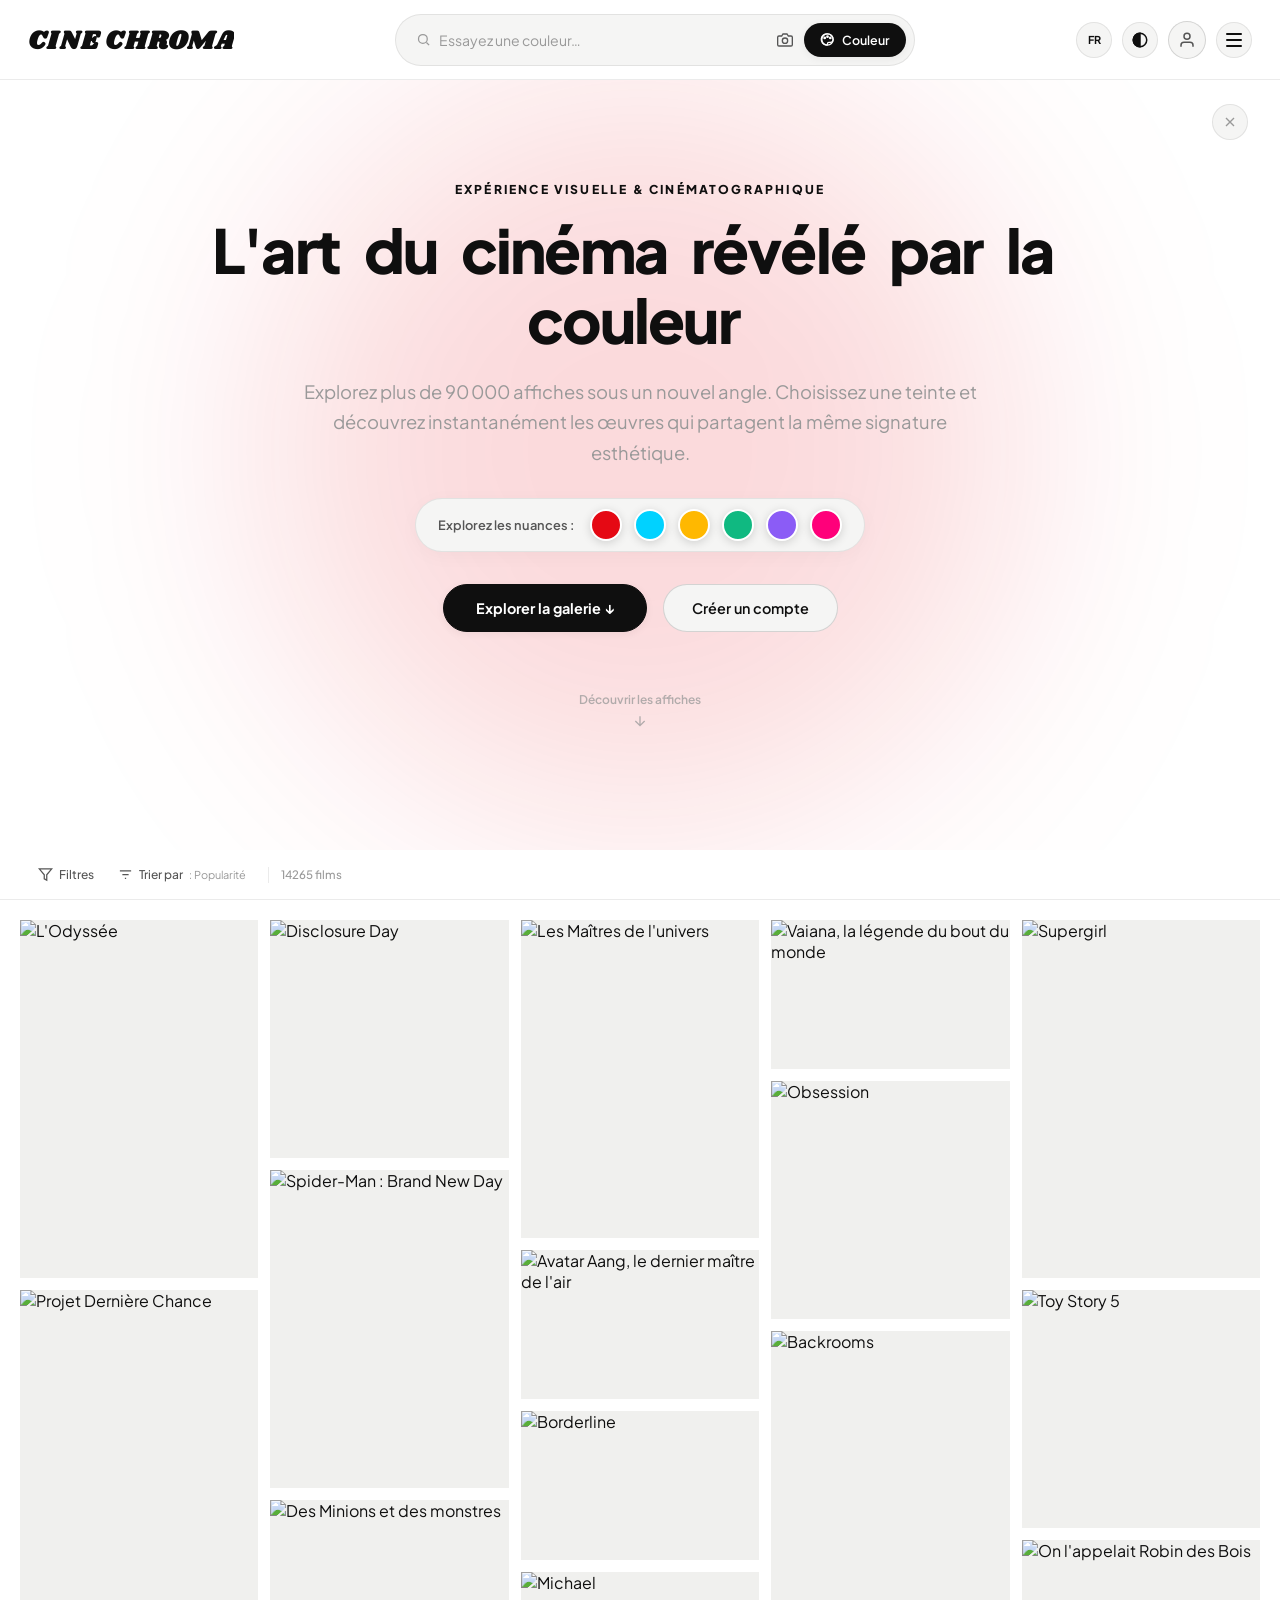
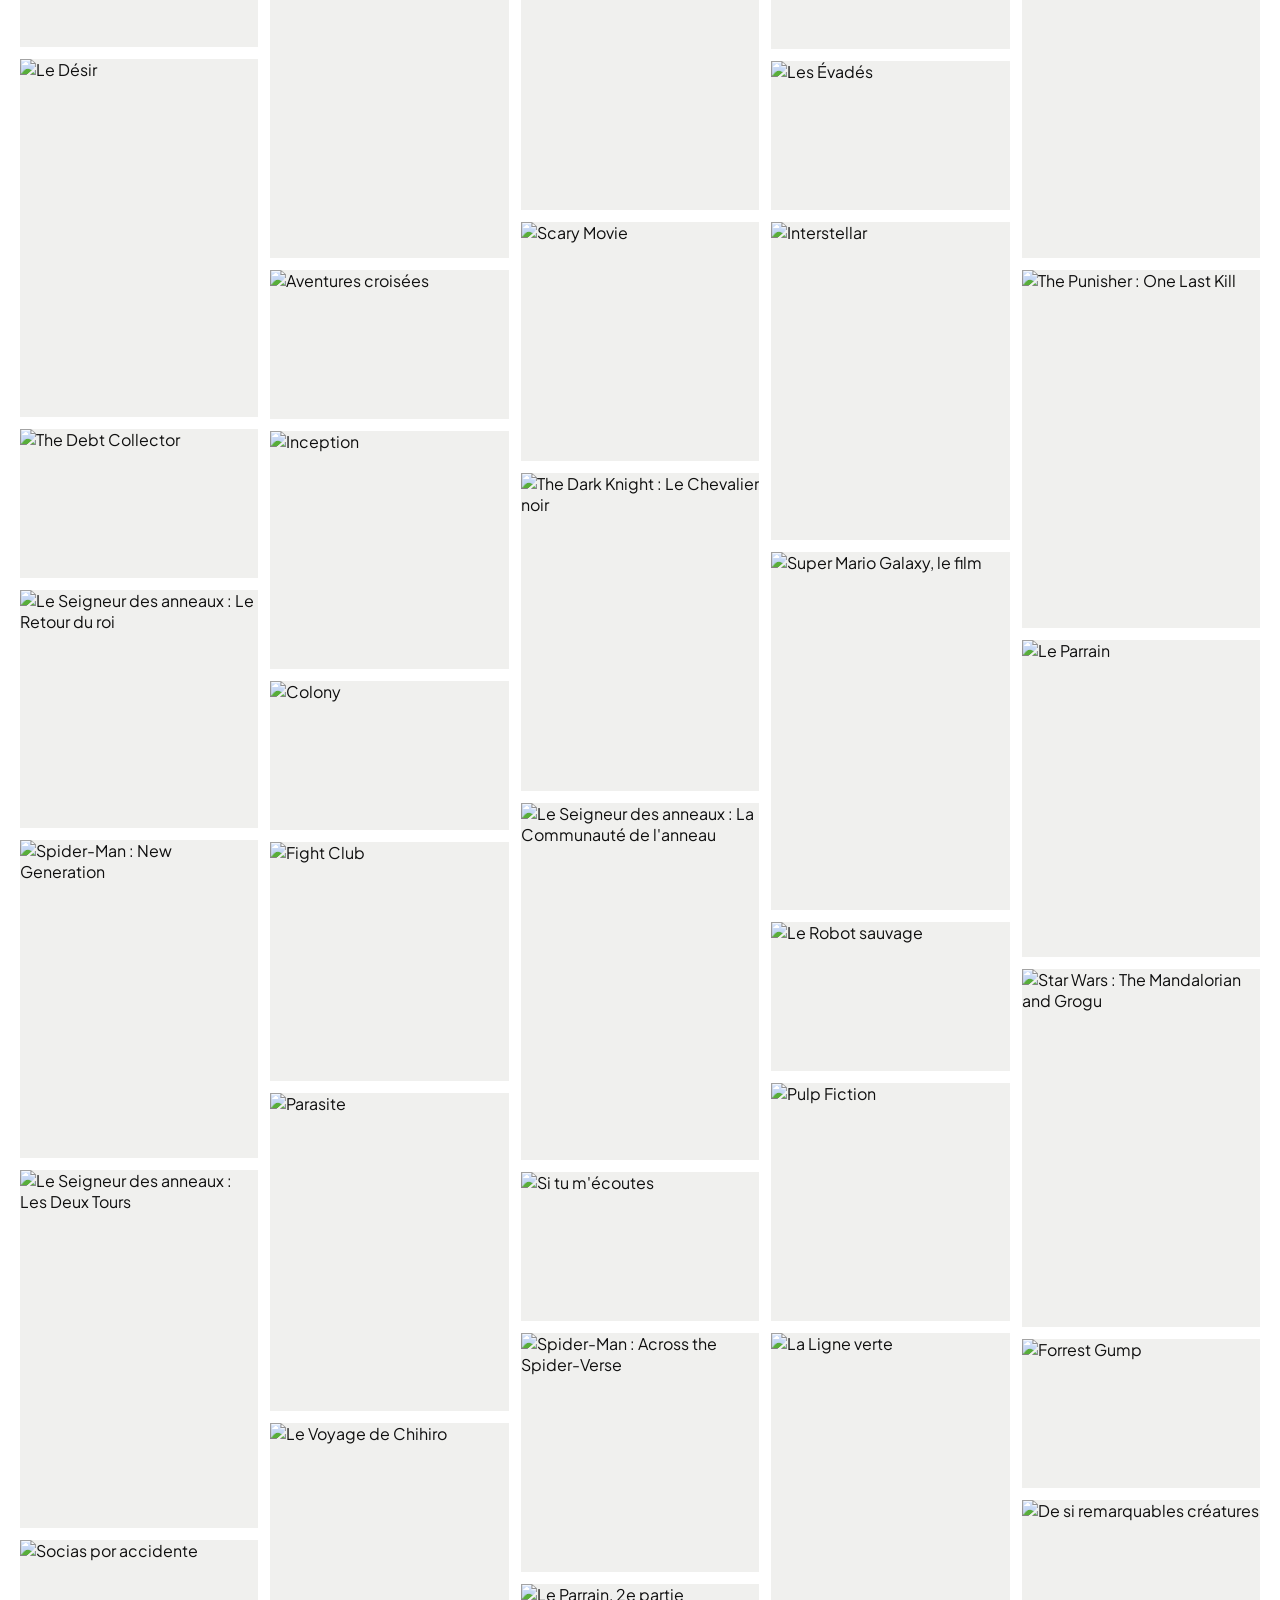
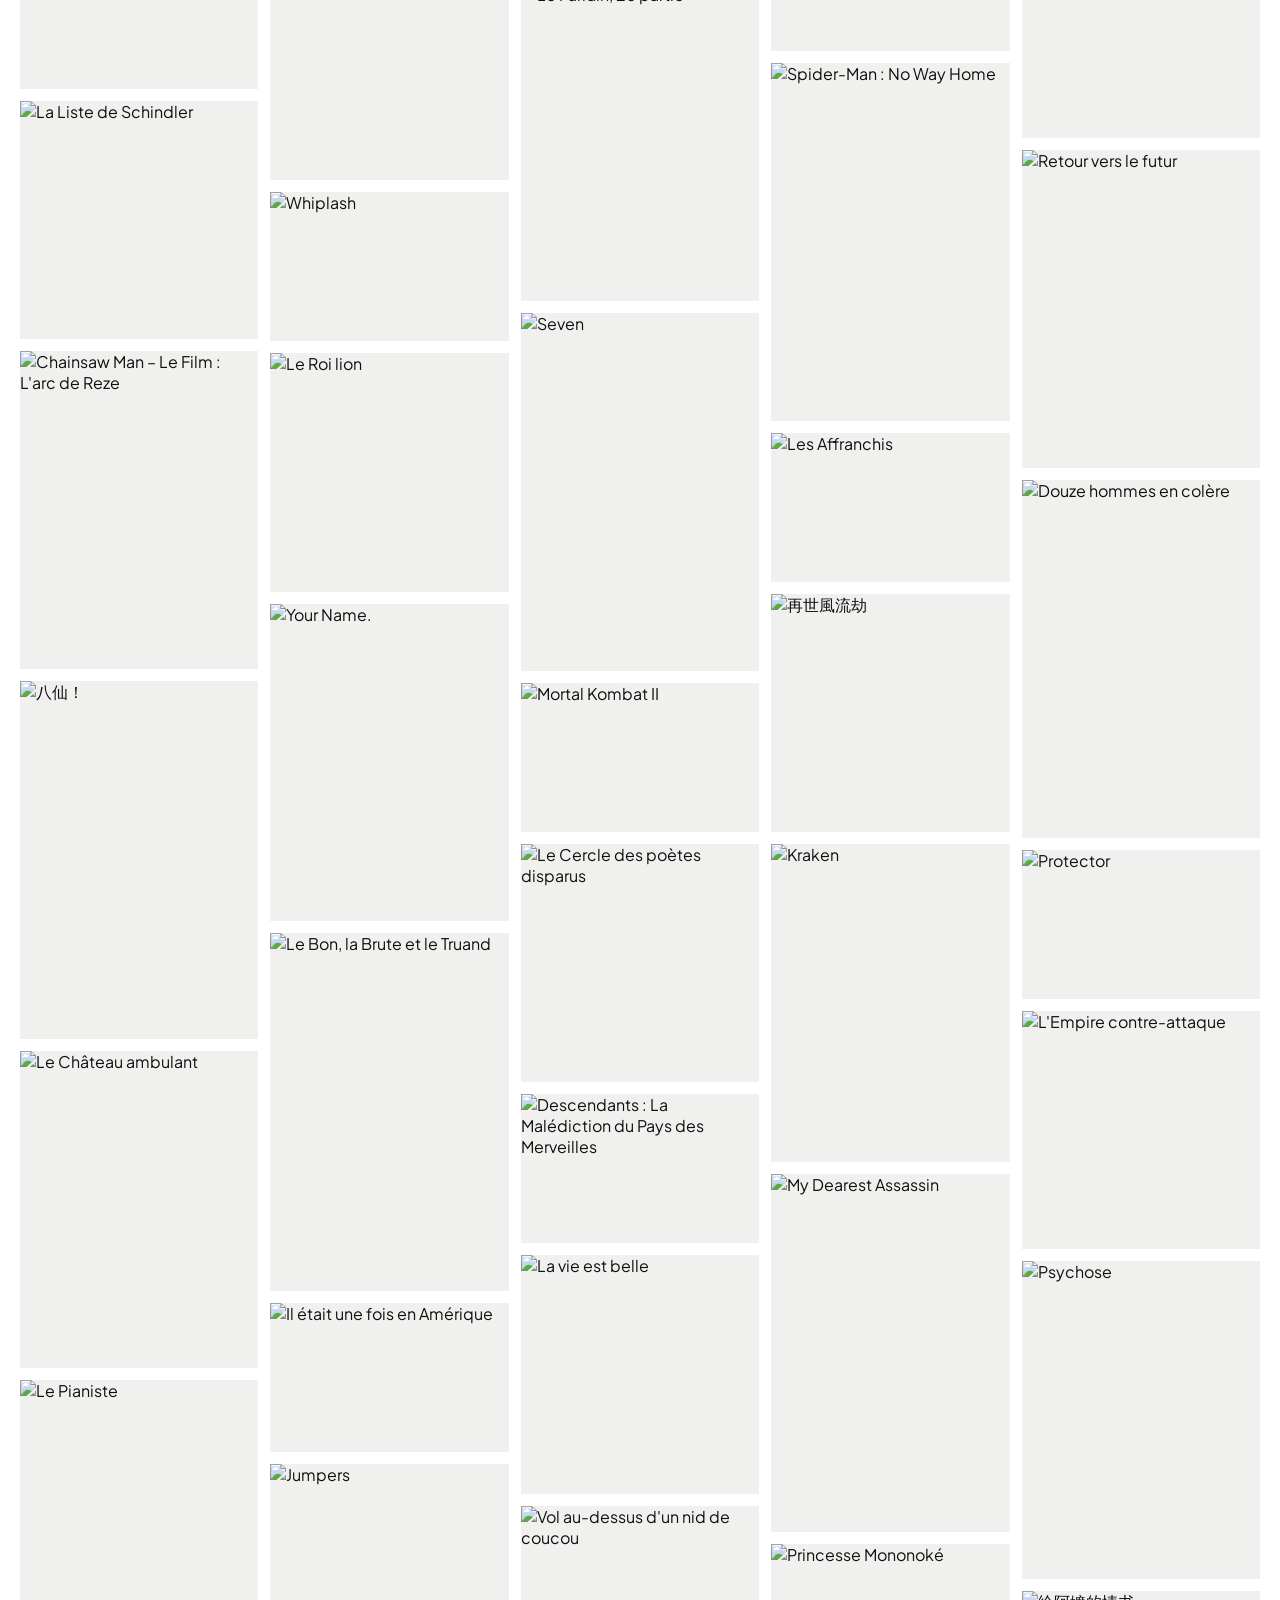
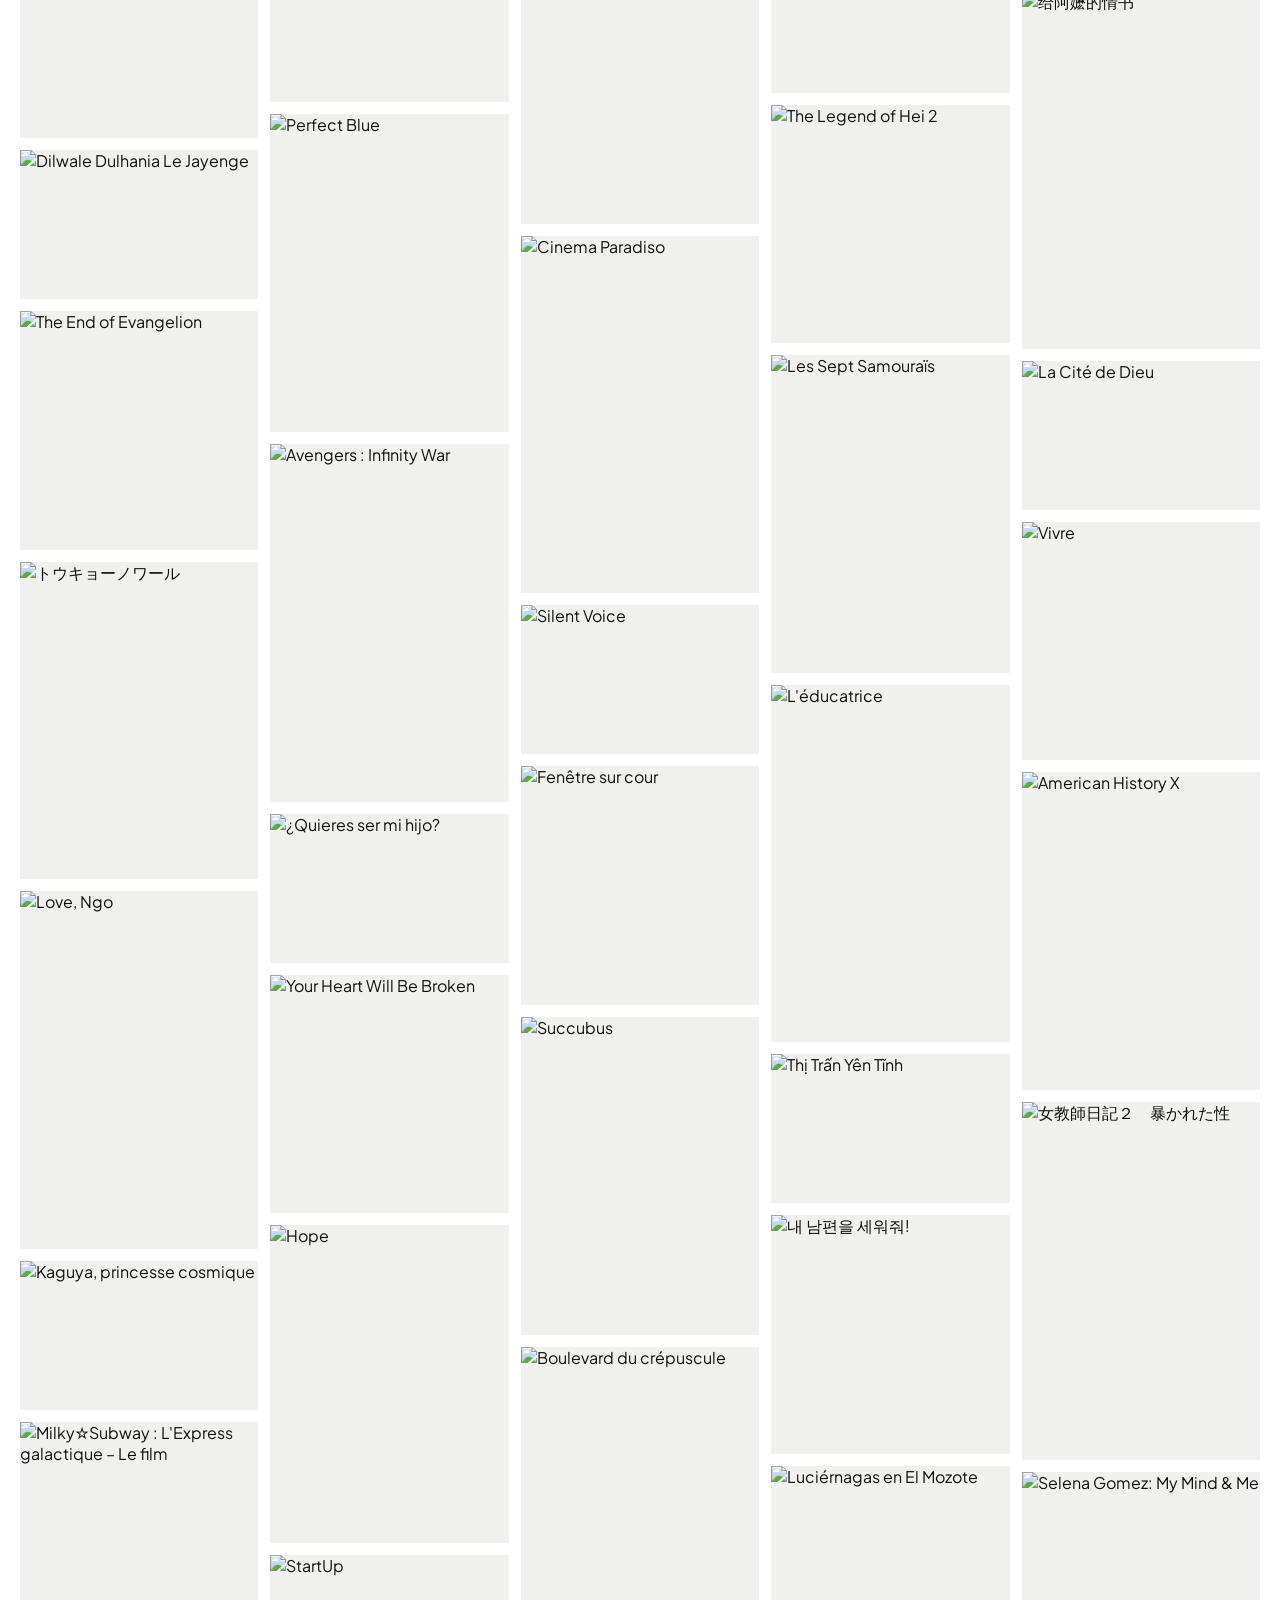
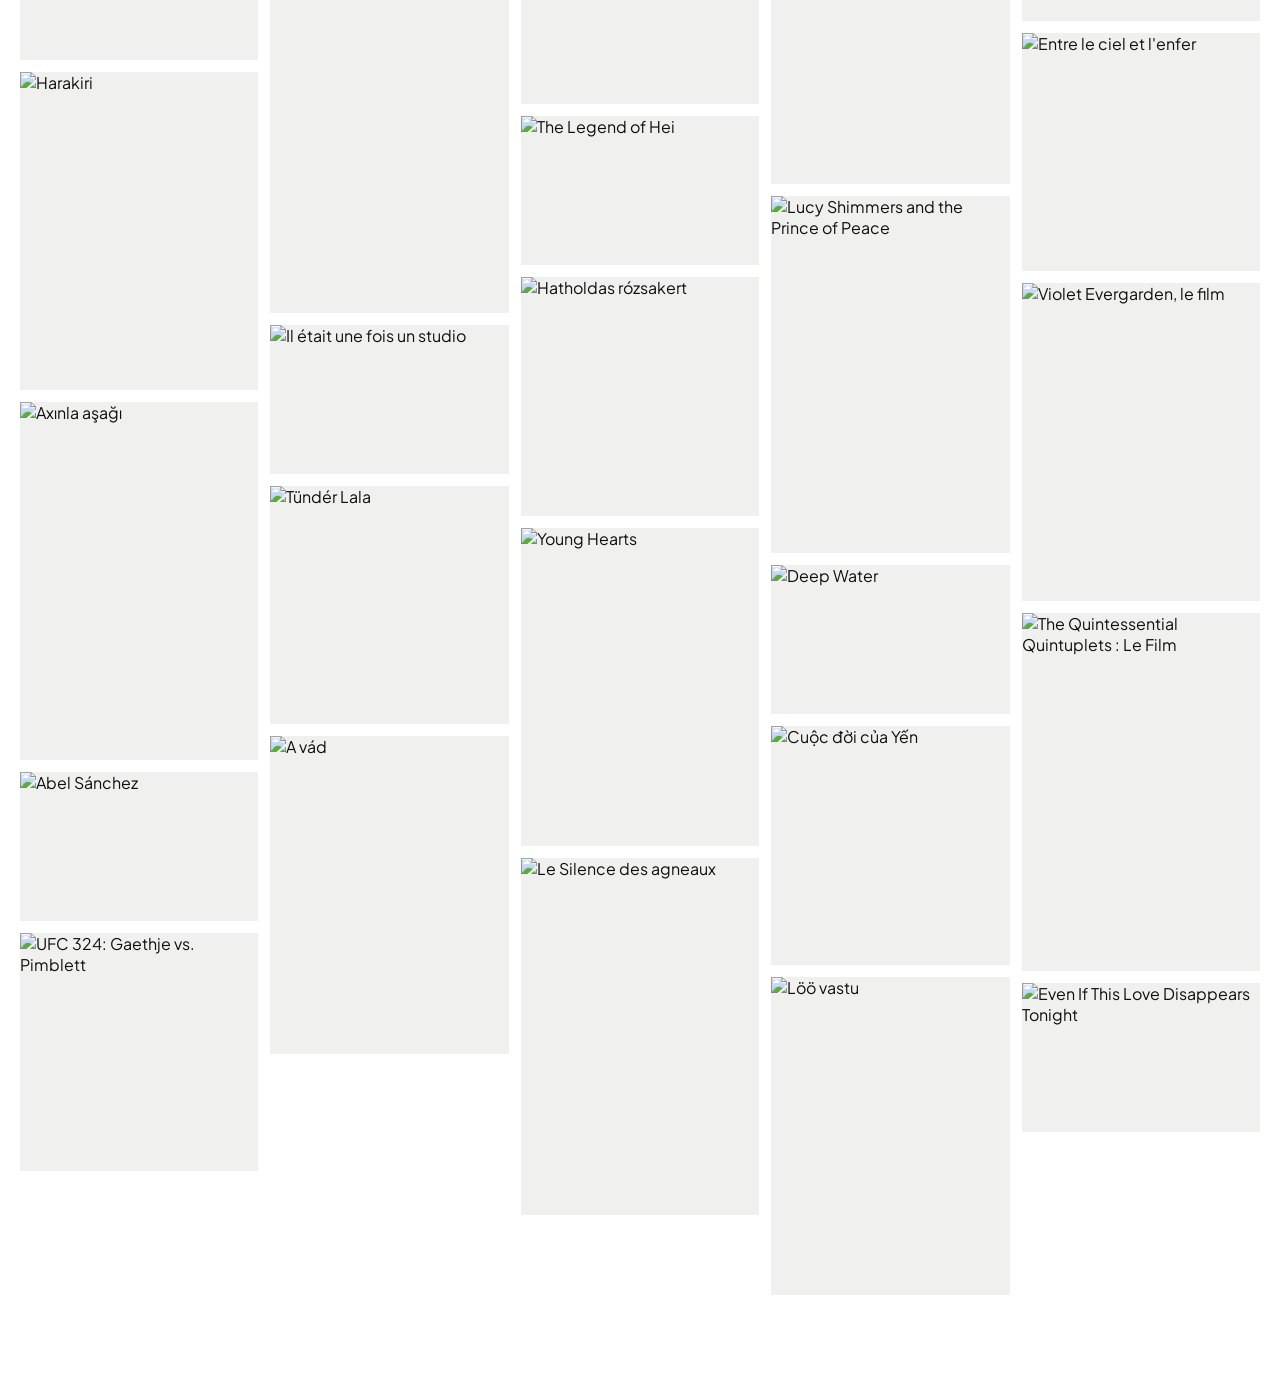
==== commit 174572b3: "feat: ajout du filtre Grands Classiques et score de notoriété intemporelle" ====
--- a/index.html
+++ b/index.html
@@ -958,7 +958,7 @@
 
   <!-- Toast -->
   <div id="toast" class="toast" role="status" aria-live="polite" aria-atomic="true"></div>
-  <script src="./three-cloud.js?v=1.0.8"></script>
-  <script src="./app.js?v=1.0.8"></script>
+  <script src="./three-cloud.js?v=1.0.9"></script>
+  <script src="./app.js?v=1.0.9"></script>
 </body>
 </html>
--- a/style.css
+++ b/style.css
@@ -855,6 +855,24 @@
 .drawer-chip:hover { border-color: var(--border-strong); color: var(--text-1); }
 .drawer-chip.active { background: var(--accent); color: var(--accent-inverse); border-color: var(--accent); }
 .drawer-chip--fav { color: #e05c6e; }
+.drawer-chip--classics {
+  background: linear-gradient(135deg, rgba(245, 158, 11, 0.12), rgba(217, 119, 6, 0.08));
+  border-color: rgba(245, 158, 11, 0.35);
+  color: #fbbf24;
+}
+.drawer-chip--classics:hover {
+  background: linear-gradient(135deg, rgba(245, 158, 11, 0.22), rgba(217, 119, 6, 0.15));
+  border-color: rgba(245, 158, 11, 0.55);
+  color: #fde68a;
+  transform: translateY(-1px);
+}
+.drawer-chip--classics.active {
+  background: linear-gradient(135deg, #f59e0b, #d97706);
+  border-color: #f59e0b;
+  color: #000000;
+  font-weight: 700;
+  box-shadow: 0 4px 14px rgba(245, 158, 11, 0.4);
+}
 
 .drawer-footer {
   padding: 16px 20px; border-top: 1px solid var(--border);
@@ -3235,70 +3253,538 @@
   background: transparent;
 }
 
-/* Mobile responsive for feature showcase */
+/* ─── Feature 3: Live TMDb Import Demo ─────────────────────────── */
+.demo-tmdb-import {
+  width: 100%;
+  max-width: 290px;
+  background: var(--bg-surface);
+  border: 1px solid var(--border-mid);
+  border-radius: 16px;
+  padding: 14px;
+  display: flex;
+  flex-direction: column;
+  gap: 10px;
+  box-shadow: var(--shadow-md);
+}
+.demo-tmdb-badge {
+  display: inline-flex;
+  align-items: center;
+  gap: 6px;
+  font-size: 0.65rem;
+  font-weight: 800;
+  letter-spacing: 0.08em;
+  color: #c97c2e;
+  background: rgba(201, 124, 46, 0.12);
+  border: 1px solid rgba(201, 124, 46, 0.28);
+  padding: 4px 10px;
+  border-radius: var(--radius-pill);
+  align-self: flex-start;
+}
+.demo-tmdb-search-bar {
+  display: flex;
+  align-items: center;
+  gap: 8px;
+  background: var(--bg-elevated);
+  border: 1px solid var(--border);
+  border-radius: 10px;
+  padding: 6px 10px;
+}
+.demo-tmdb-search-val {
+  flex: 1;
+  font-size: 0.74rem;
+  color: var(--text-1);
+  font-weight: 500;
+}
+.demo-tmdb-search-btn {
+  font-size: 0.68rem;
+  font-weight: 700;
+  background: var(--text-1);
+  color: var(--bg);
+  padding: 4px 10px;
+  border-radius: 6px;
+}
+.demo-tmdb-result-card {
+  display: flex;
+  gap: 10px;
+  background: var(--bg-elevated);
+  border: 1px solid var(--border);
+  border-radius: 10px;
+  padding: 10px;
+  align-items: center;
+}
+.demo-tmdb-thumb {
+  width: 38px;
+  height: 52px;
+  border-radius: 6px;
+  display: flex;
+  align-items: center;
+  justify-content: center;
+  font-size: 1.1rem;
+  flex-shrink: 0;
+  border: 1px solid var(--border);
+}
+.demo-tmdb-details {
+  display: flex;
+  flex-direction: column;
+  gap: 4px;
+  flex: 1;
+  min-width: 0;
+}
+.demo-tmdb-title {
+  font-size: 0.8rem;
+  font-weight: 700;
+  color: var(--text-1);
+}
+.demo-tmdb-status {
+  font-size: 0.65rem;
+  color: #10B981;
+  font-weight: 600;
+}
+.demo-tmdb-chips {
+  display: flex;
+  gap: 4px;
+}
+
+/* ─── Feature 4: Dynamic TMDb Data Refresh Demo ──────────────── */
+.demo-refresh-card {
+  width: 100%;
+  max-width: 280px;
+  background: var(--bg-surface);
+  border: 1px solid var(--border-mid);
+  border-radius: 16px;
+  padding: 14px;
+  display: flex;
+  flex-direction: column;
+  gap: 10px;
+  box-shadow: var(--shadow-sm);
+}
+.demo-refresh-header {
+  display: flex;
+  align-items: center;
+  justify-content: space-between;
+}
+.demo-refresh-badge {
+  font-size: 0.65rem;
+  font-weight: 700;
+  text-transform: uppercase;
+  letter-spacing: 0.06em;
+  padding: 3px 8px;
+  border-radius: var(--radius-pill);
+  background: rgba(0, 122, 255, 0.1);
+  color: #007AFF;
+  border: 1px solid rgba(0, 122, 255, 0.25);
+}
+.demo-refresh-btn {
+  display: inline-flex;
+  align-items: center;
+  gap: 5px;
+  font-size: 0.68rem;
+  font-weight: 600;
+  color: var(--text-2);
+  background: var(--bg-elevated);
+  border: 1px solid var(--border);
+  padding: 4px 8px;
+  border-radius: 6px;
+  cursor: default;
+}
+.demo-refresh-meta-grid {
+  display: grid;
+  grid-template-columns: 1fr 1fr;
+  gap: 8px;
+}
+.demo-refresh-meta {
+  background: var(--bg-elevated);
+  border: 1px solid var(--border);
+  border-radius: 8px;
+  padding: 6px 8px;
+  display: flex;
+  flex-direction: column;
+}
+.demo-meta-lbl {
+  font-size: 0.62rem;
+  color: var(--text-3);
+  text-transform: uppercase;
+}
+.demo-meta-val {
+  font-size: 0.78rem;
+  font-weight: 700;
+  color: var(--text-1);
+}
+.demo-meta-val--green {
+  color: #10B981;
+}
+.demo-refresh-sync-status {
+  font-size: 0.65rem;
+  color: var(--text-3);
+  font-weight: 500;
+}
+
+/* ─── Modernized Legal Cards Grid ─────────────────────────────── */
+.legal-card-grid {
+  display: grid;
+  grid-template-columns: repeat(2, 1fr);
+  gap: 20px;
+  margin-top: 10px;
+}
+.legal-card {
+  background: var(--bg-surface);
+  border: 1px solid var(--border);
+  border-radius: 16px;
+  padding: 24px;
+  display: flex;
+  flex-direction: column;
+  gap: 12px;
+  transition: var(--transition);
+  border-bottom: 1px solid var(--border);
+  margin-bottom: 0;
+}
+.legal-card:hover {
+  border-color: var(--border-strong);
+  background: var(--bg-elevated);
+  transform: translateY(-2px);
+  box-shadow: var(--shadow-sm);
+}
+.legal-card-header {
+  display: flex;
+  align-items: center;
+  gap: 12px;
+}
+.legal-card-icon {
+  width: 36px;
+  height: 36px;
+  border-radius: 10px;
+  background: var(--bg-elevated);
+  border: 1px solid var(--border);
+  display: flex;
+  align-items: center;
+  justify-content: center;
+  color: var(--text-1);
+  flex-shrink: 0;
+}
+.legal-card h4 {
+  font-size: 0.98rem;
+  font-weight: 700;
+  color: var(--text-1);
+  margin: 0;
+  line-height: 1.3;
+}
+.legal-card p {
+  font-size: 0.86rem;
+  line-height: 1.7;
+  color: var(--text-2);
+  margin: 0;
+}
+
+/* ─── Tablet (iPad portrait & landscape) responsive optimizations ─── */
+@media (min-width: 769px) and (max-width: 1024px) {
+  .about-content-main {
+    max-width: 100%;
+    padding: 28px 24px 60px;
+  }
+  .feature-showcase-row {
+    gap: 32px;
+    padding: 28px 0;
+  }
+  .legal-card-grid {
+    grid-template-columns: repeat(2, 1fr);
+    gap: 16px;
+  }
+  .about-stats-bar {
+    grid-template-columns: repeat(4, 1fr);
+    gap: 12px;
+  }
+  .about-custom-tabs {
+    max-width: 100%;
+  }
+  .demo-tmdb-import, .demo-refresh-card, .demo-picker-mini, .demo-dropzone-mini, .demo-url-box {
+    max-width: 100%;
+  }
+}
+
+.demo-poster-active-banner {
+  display: flex;
+  align-items: center;
+  gap: 6px;
+  padding: 8px 14px;
+  border-radius: 8px;
+  background: rgba(16, 185, 129, 0.08);
+  border: 1px solid rgba(16, 185, 129, 0.25);
+  color: #10B981;
+  font-size: 0.7rem;
+  font-weight: 600;
+  width: 100%;
+  justify-content: center;
+}
+
+/* ─── Tablet (iPad portrait & landscape 769px – 1024px) ─── */
+@media (min-width: 769px) and (max-width: 1024px) {
+  .about-content-main {
+    max-width: 100%;
+    padding: 28px 24px 60px;
+  }
+  .feature-showcase-row {
+    gap: 32px;
+    padding: 24px 0;
+  }
+  .legal-card-grid {
+    grid-template-columns: repeat(2, 1fr);
+    gap: 16px;
+  }
+  .about-stats-bar {
+    grid-template-columns: repeat(4, 1fr);
+    gap: 12px;
+  }
+  .about-custom-tabs {
+    max-width: 100%;
+  }
+  .demo-tmdb-import, .demo-refresh-card, .demo-picker-mini, .demo-dropzone-mini, .demo-url-box {
+    max-width: 100%;
+  }
+}
+
+/* ─── Mobile Ultra-Lightweight & Airy Experience (<768px) ─── */
 @media (max-width: 768px) {
-  .feature-showcase-row {
-    grid-template-columns: 1fr;
-    gap: 16px;
-    padding: 24px 0;
-  }
-  .feature-showcase-row--reverse {
-    direction: ltr;
-  }
-  .feature-showcase-demo {
-    order: -1;
-  }
-  .feature-showcase-row--reverse .feature-showcase-demo {
-    order: -1;
-  }
-  .demo-picker-mini, .demo-dropzone-mini, .demo-url-box {
+  /* Hero section: clean, generous whitespace, airy typography */
+  .about-page-hero {
+    padding: 32px 16px 20px;
+    background: transparent;
+  }
+  .about-hero-glow {
+    width: 280px;
+    height: 280px;
+    opacity: 0.4;
+  }
+  .about-pill-badge {
+    padding: 4px 12px;
+    font-size: 0.65rem;
+    margin-bottom: 12px;
+    background: var(--bg-surface);
+    border-color: var(--border);
+  }
+  .about-hero-title {
+    font-size: 1.5rem;
+    line-height: 1.25;
+    margin-bottom: 10px;
+    letter-spacing: -0.02em;
+    font-weight: 800;
+  }
+  .about-hero-subtitle {
+    font-size: 0.85rem;
+    line-height: 1.6;
+    margin: 0 auto 18px;
+    color: var(--text-2);
     max-width: 100%;
   }
-  .demo-fav-grid {
-    max-width: 180px;
-  }
-  /* About page hero on mobile */
-  .about-page-hero {
-    padding: 50px 20px 40px;
-  }
-  .about-hero-title {
-    font-size: clamp(1.8rem, 6vw, 2.4rem);
-  }
-  .about-hero-subtitle {
-    font-size: 0.95rem;
-  }
-  /* Sticky tabs more compact on mobile */
+
+  /* Minimalist Stats Ribbon on Mobile */
+  .about-stats-bar {
+    display: grid;
+    grid-template-columns: repeat(2, 1fr);
+    gap: 8px;
+    max-width: 100%;
+    margin: 0 auto;
+    padding: 12px 14px;
+    background: var(--bg-surface);
+    border: 1px solid var(--border);
+    border-radius: 16px;
+  }
+  .stat-card {
+    background: transparent;
+    border: none;
+    padding: 4px 6px;
+    box-shadow: none;
+  }
+  .stat-card:hover {
+    transform: none;
+    background: transparent;
+  }
+  .stat-value {
+    font-size: 1.05rem;
+    font-weight: 800;
+    color: var(--text-1);
+  }
+  .stat-label {
+    font-size: 0.58rem;
+    letter-spacing: 0.04em;
+    color: var(--text-3);
+    margin-top: 2px;
+  }
+
+  /* Sticky Tab Bar: floating frosted capsule */
   .about-tabs-sticky-bar {
-    padding: 10px 16px;
-  }
-}
-
-@media (max-width: 480px) {
+    padding: 8px 12px;
+    background: transparent;
+  }
   .about-custom-tabs {
     overflow-x: auto;
+    -webkit-overflow-scrolling: touch;
     flex-wrap: nowrap;
     scrollbar-width: none;
-  }
-  .about-custom-tabs::-webkit-scrollbar { display: none; }
+    max-width: 100%;
+    gap: 4px;
+    padding: 4px;
+    border-radius: 999px;
+    background: var(--bg-surface);
+    border: 1px solid var(--border);
+    backdrop-filter: blur(12px);
+    -webkit-backdrop-filter: blur(12px);
+    box-shadow: var(--shadow-sm);
+  }
+  .about-custom-tabs::-webkit-scrollbar {
+    display: none;
+  }
   .about-tab-btn {
     flex-shrink: 0;
     font-size: 0.74rem;
-    padding: 8px 12px;
-  }
-  .about-stats-bar {
-    grid-template-columns: repeat(2, 1fr);
+    font-weight: 600;
+    padding: 7px 14px;
+    border-radius: 999px;
+  }
+
+  /* Main content spacing & airy layout */
+  .about-content-main {
+    padding: 18px 14px 60px;
+    max-width: 100%;
+  }
+  .back-nav-row {
+    margin-bottom: 16px;
+  }
+  .btn-back-link {
+    font-size: 0.76rem;
+    padding: 6px 12px;
+  }
+  .about-card-section {
+    padding: 0;
+    margin-bottom: 28px;
+  }
+  .section-heading {
+    font-size: 1.22rem;
+    font-weight: 800;
+    margin-bottom: 12px;
+    gap: 8px;
+    letter-spacing: -0.02em;
+  }
+  .section-intro {
+    font-size: 0.84rem;
+    line-height: 1.65;
+    margin-bottom: 20px;
+    color: var(--text-2);
+  }
+
+  /* Tab 1 & 2: Project & Science Cards on Mobile */
+  .tech-grid {
+    grid-template-columns: 1fr;
+    gap: 12px;
+  }
+  .tech-card {
+    padding: 18px 16px;
+    border-radius: 16px;
+    background: var(--bg-surface);
+    border: 1px solid var(--border);
     gap: 10px;
   }
-  .stat-value { font-size: 1.25rem; }
-  .stat-label { font-size: 0.62rem; }
-  .about-content-main {
-    padding: 20px 16px 60px;
-  }
-  .section-heading {
-    font-size: 1.25rem;
-  }
-  .feature-showcase-row {
-    padding: 16px 0;
+  .tech-card-icon {
+    width: 32px;
+    height: 32px;
+    border-radius: 8px;
+    background: var(--bg-elevated);
+    border: 1px solid var(--border);
+  }
+  .tech-card-title {
+    font-size: 0.95rem;
+    font-weight: 700;
+  }
+  .tech-card-desc {
+    font-size: 0.82rem;
+    line-height: 1.6;
+    color: var(--text-2);
+  }
+  .demo-visualizer-box {
+    padding: 16px;
+    border-radius: 16px;
+    margin-top: 16px;
+    background: var(--bg-surface);
+    border: 1px solid var(--border);
+  }
+  .visualizer-body-wrapper {
+    flex-direction: column;
+    gap: 14px;
+    text-align: center;
+    align-items: center;
+  }
+  .visualizer-palette-row {
+    height: 38px;
+    border-radius: 8px;
+  }
+  .palette-swatch-seg {
+    font-size: 0.62rem;
+  }
+  .code-snippet-box {
+    margin-bottom: 12px;
+    padding: 12px 14px;
+    font-size: 0.72rem;
+    border-radius: 12px;
+  }
+
+  /* Tab 3: Sleek, Airy Feature Cards on Mobile (No visual clutter) */
+  .feature-showcase-row,
+  .feature-showcase-row--reverse {
+    display: flex;
+    flex-direction: column;
+    padding: 18px 16px;
+    border-radius: 16px;
+    background: var(--bg-surface);
+    border: 1px solid var(--border);
+    margin-bottom: 12px;
+    gap: 0;
+    direction: ltr !important;
+  }
+  .feature-showcase-text {
+    display: flex;
+    flex-direction: column;
+    gap: 6px;
+    width: 100%;
+  }
+  .feature-number {
+    font-size: 0.68rem;
+    font-weight: 800;
+    letter-spacing: 0.06em;
+    color: var(--accent, #e50914);
+  }
+  .feature-showcase-demo {
+    display: none !important;
+  }
+  .feature-divider {
+    display: none !important;
+  }
+
+  /* Tab 4: Legal Cards: Clean & Airy on Mobile */
+  .legal-card-grid {
+    grid-template-columns: 1fr;
+    gap: 12px;
+  }
+  .legal-card {
+    padding: 18px 16px;
+    border-radius: 16px;
+    background: var(--bg-surface);
+    border: 1px solid var(--border);
+    gap: 10px;
+  }
+  .legal-card-header {
+    gap: 10px;
+  }
+  .legal-card-icon {
+    width: 32px;
+    height: 32px;
+    border-radius: 8px;
+  }
+  .legal-card h4 {
+    font-size: 0.90rem;
+  }
+  .legal-card p {
+    font-size: 0.80rem;
+    line-height: 1.6;
+    color: var(--text-2);
   }
 }
 
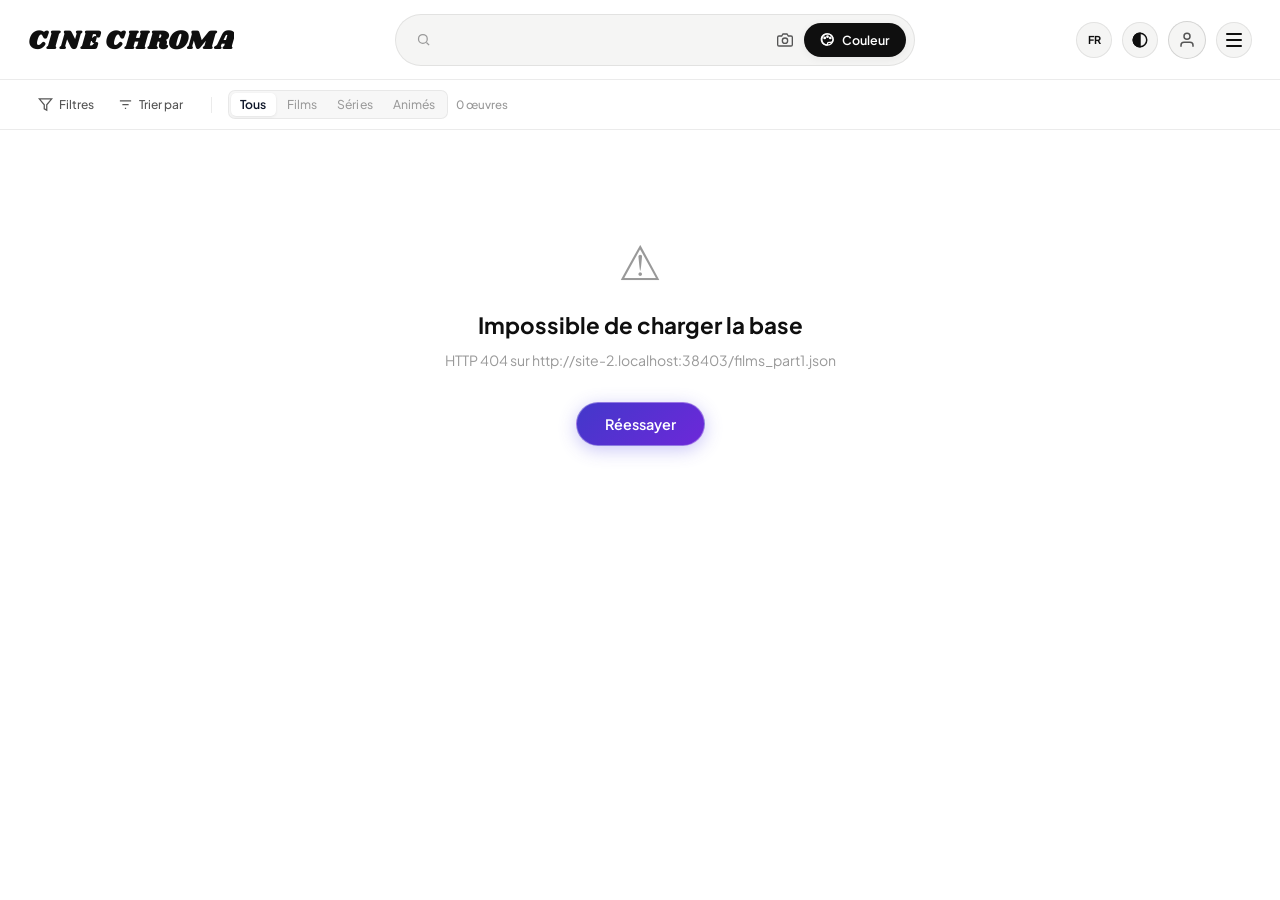
==== commit fa22127e: "Mise à jour" ====
--- a/index.html
+++ b/index.html
@@ -227,8 +227,16 @@
       <!-- Divider -->
       <div class="sub-navbar-divider"></div>
 
+      <!-- Media Type Quick-Filter Pills -->
+      <div class="media-type-pills" id="media-type-pills" role="radiogroup" aria-label="Type de média">
+        <button class="media-pill-btn active" data-media-type="all" data-i18n="media_all">Tous</button>
+        <button class="media-pill-btn" data-media-type="movie" data-i18n="media_movies">Films</button>
+        <button class="media-pill-btn" data-media-type="tv" data-i18n="media_series">Séries</button>
+        <button class="media-pill-btn" data-media-type="anime" data-i18n="media_animes">Animés</button>
+      </div>
+
       <!-- Result count -->
-      <span id="active-count-badge" class="sub-navbar-count">0 films</span>
+      <span id="active-count-badge" class="sub-navbar-count">0 œuvres</span>
 
       <!-- Spacer -->
       <div style="flex:1"></div>
@@ -315,6 +323,17 @@
       </div>
 
       <div class="drawer-body">
+
+        <!-- Media Type Section -->
+        <div class="drawer-section">
+          <h4 class="drawer-section-title" data-i18n="media_type_title">Type de média</h4>
+          <div class="drawer-options-grid drawer-media-grid" id="drawer-media-options">
+            <button class="drawer-option-btn active" data-media-type="all" data-i18n="media_all">Tous</button>
+            <button class="drawer-option-btn" data-media-type="movie" data-i18n="media_movies">Films</button>
+            <button class="drawer-option-btn" data-media-type="tv" data-i18n="media_series">Séries</button>
+            <button class="drawer-option-btn" data-media-type="anime" data-i18n="media_animes">Animés</button>
+          </div>
+        </div>
 
         <!-- Sort Section -->
         <div class="drawer-section">
@@ -561,12 +580,12 @@
         <input type="range" id="empty-tolerance-slider" min="5" max="80" value="30" step="5" class="empty-range-input" />
       </div>
 
-      <!-- Prompt pour ajouter un film absent depuis TMDb -->
+      <!-- Prompt pour ajouter une œuvre absente depuis TMDb -->
       <div class="empty-add-movie-box" id="empty-add-movie-box">
-        <p class="empty-add-movie-prompt" data-i18n="film_not_found_prompt">Le film que vous cherchez n'est pas encore sur CineChroma ?</p>
+        <p class="empty-add-movie-prompt" data-i18n="film_not_found_prompt">L'œuvre que vous cherchez n'est pas encore sur CineChroma ?</p>
         <button id="empty-add-movie-btn" class="btn-primary-pill">
           <svg viewBox="0 0 24 24" fill="none" stroke="currentColor" stroke-width="2" width="14" height="14"><path d="M12 5v14M5 12h14"/></svg>
-          <span data-i18n="add_movie_from_tmdb">Ajouter un film depuis TMDb</span>
+          <span data-i18n="add_movie_from_tmdb">Ajouter depuis TMDb</span>
         </button>
       </div>
 
@@ -605,15 +624,21 @@
         <!-- LEFT: Frameless poster -->
         <div class="modal-poster-col">
           <img id="modal-poster-img" src="" alt="" class="modal-poster-img" />
-          <div id="modal-poster-selector" class="modal-poster-selector" style="display: none;"></div>
-          <div class="modal-poster-cats modal-poster-cats-desktop"></div>
-          <div class="modal-poster-dots modal-poster-dots-desktop"></div>
-          <button id="modal-download-btn" class="modal-download-btn-minimal" title="Télécharger l'affiche">
-            <svg viewBox="0 0 24 24" fill="none" stroke="currentColor" stroke-width="2" width="14" height="14">
-              <path d="M21 15v4a2 2 0 0 1-2 2H5a2 2 0 0 1-2-2v-4M7 10l5 5 5-5M12 15V3"/>
-            </svg>
-            <span data-i18n="download_poster">Télécharger l'affiche</span>
-          </button>
+          <div class="modal-poster-controls">
+            <div class="modal-seasons-bar modal-seasons-bar-desktop" hidden>
+              <div class="modal-seasons-pills"></div>
+            </div>
+            <div class="modal-poster-subcontrols">
+              <div class="modal-poster-cats modal-poster-cats-desktop"></div>
+              <div class="modal-poster-dots modal-poster-dots-desktop"></div>
+            </div>
+            <button id="modal-download-btn" class="modal-download-btn-minimal" title="Télécharger l'affiche">
+              <svg viewBox="0 0 24 24" fill="none" stroke="currentColor" stroke-width="2" width="14" height="14">
+                <path d="M21 15v4a2 2 0 0 1-2 2H5a2 2 0 0 1-2-2v-4M7 10l5 5 5-5M12 15V3"/>
+              </svg>
+              <span data-i18n="download_poster">Télécharger l'affiche</span>
+            </button>
+          </div>
         </div>
 
         <!-- RIGHT: Info -->
@@ -623,6 +648,11 @@
           <div class="modal-meta-top">
             <div id="modal-genres" class="modal-genres"></div>
             <span id="modal-certification" class="badge-cert" hidden></span>
+          </div>
+
+          <!-- Mobile Seasons selector bar -->
+          <div class="modal-seasons-bar modal-seasons-bar-mobile" hidden>
+            <div class="modal-seasons-pills"></div>
           </div>
 
           <!-- Mobile Poster Selector -->
@@ -666,11 +696,6 @@
                   <path d="M21 15v4a2 2 0 0 1-2 2H5a2 2 0 0 1-2-2v-4M7 10l5 5 5-5M12 15V3"/>
                 </svg>
               </button>
-              <button id="modal-refresh-data-btn" class="modal-action-btn-circle" title="Actualiser les données TMDb" data-i18n-title="refresh_tmdb_data">
-                <svg viewBox="0 0 24 24" fill="none" stroke="currentColor" stroke-width="2" width="14" height="14">
-                  <path d="M21.5 2v6h-6M21.34 15.57a10 10 0 1 1-.57-8.38l5.67-5.67"/>
-                </svg>
-              </button>
               <a id="modal-trailer-btn" href="#" target="_blank" rel="noopener noreferrer" class="modal-trailer-link" hidden>
                 <svg viewBox="0 0 24 24" fill="currentColor" width="10" height="10"><path d="M8 5v14l11-7z"/></svg>
                 <span data-i18n="watch_trailer">Bande-annonce</span>
@@ -680,12 +705,16 @@
 
           <!-- Metadata -->
           <dl class="modal-meta-grid">
-            <div><dt data-i18n="director">Réalisateur</dt><dd id="modal-director"></dd></div>
-            <div><dt data-i18n="release">Sortie</dt><dd id="modal-date"></dd></div>
-            <div><dt data-i18n="runtime">Durée</dt><dd id="modal-runtime"></dd></div>
-            <div><dt data-i18n="language">Langue</dt><dd id="modal-language"></dd></div>
-            <div><dt data-i18n="budget">Budget</dt><dd id="modal-budget"></dd></div>
-            <div><dt data-i18n="revenue">Recettes</dt><dd id="modal-revenue"></dd></div>
+            <div id="modal-director-block"><dt id="modal-director-label" data-i18n="director">Réalisateur</dt><dd id="modal-director"></dd></div>
+            <div id="modal-date-block"><dt id="modal-date-label" data-i18n="release">Sortie</dt><dd id="modal-date"></dd></div>
+            <div id="modal-seasons-block" hidden><dt data-i18n="seasons_title">Saisons</dt><dd id="modal-seasons-count"></dd></div>
+            <div id="modal-episodes-block" hidden><dt data-i18n="episodes_title">Épisodes</dt><dd id="modal-episodes-count"></dd></div>
+            <div id="modal-runtime-block"><dt id="modal-runtime-label" data-i18n="runtime">Durée</dt><dd id="modal-runtime"></dd></div>
+            <div id="modal-status-block" hidden><dt data-i18n="status_title">Statut</dt><dd id="modal-status"></dd></div>
+            <div id="modal-network-block" hidden><dt id="modal-network-label" data-i18n="network_title">Diffuseur</dt><dd id="modal-network"></dd></div>
+            <div id="modal-language-block"><dt id="modal-language-label" data-i18n="language">Langue</dt><dd id="modal-language"></dd></div>
+            <div id="modal-budget-block"><dt data-i18n="budget">Budget</dt><dd id="modal-budget"></dd></div>
+            <div id="modal-revenue-block"><dt data-i18n="revenue">Recettes</dt><dd id="modal-revenue"></dd></div>
           </dl>
           <span id="modal-popularity" hidden></span>
 
@@ -924,15 +953,15 @@
           <span class="add-movie-badge-text" data-i18n="tmdb_direct_import">IMPORTATION TMDB</span>
           <span class="add-movie-badge-dot"></span>
         </div>
-        <h3 class="add-movie-title" data-i18n="add_movie_title">Ajouter un film</h3>
-        <p class="add-movie-subtitle" data-i18n="add_movie_desc">Recherchez un film sur TMDb pour calculer ses palettes et l'intégrer instantanément.</p>
+        <h3 class="add-movie-title" data-i18n="add_movie_title">Ajouter une œuvre</h3>
+        <p class="add-movie-subtitle" data-i18n="add_movie_desc">Recherchez un film, une série ou un animé sur TMDb pour calculer ses palettes et l'intégrer instantanément.</p>
       </div>
 
       <div class="add-movie-search-wrap">
         <svg class="search-icon" viewBox="0 0 24 24" fill="none" stroke="currentColor" stroke-width="2" width="16" height="16">
           <circle cx="11" cy="11" r="7"/><path d="m21 21-4.3-4.3"/>
         </svg>
-        <input type="text" id="add-movie-input" class="add-movie-input" placeholder="Titre du film (ex: Challengers, Nosferatu...)" data-i18n-placeholder="add_movie_placeholder" autocomplete="off" />
+        <input type="text" id="add-movie-input" class="add-movie-input" placeholder="Titre du film, de la série ou de l'animé..." data-i18n-placeholder="add_movie_placeholder" autocomplete="off" />
         <button id="add-movie-search-btn" class="add-movie-search-btn" data-i18n="search">Rechercher</button>
       </div>
 
--- a/style.css
+++ b/style.css
@@ -933,38 +933,57 @@
 }
 .film-card:hover .card-poster { transform: scale(1.05); }
 
-/* Overlay */
+/* Card Overlay Cartel */
 .card-overlay {
   position: absolute; inset: 0; border-radius: var(--radius-card);
-  background: var(--overlay-grad); opacity: 0;
-  transition: opacity 0.3s ease; display: flex; flex-direction: column;
-  justify-content: flex-end; padding: 14px 12px; pointer-events: none;
-}
-.film-card:hover .card-overlay { opacity: 1; }
+  background: linear-gradient(to top, rgba(0, 0, 0, 0.94) 0%, rgba(0, 0, 0, 0.65) 42%, rgba(0, 0, 0, 0.12) 75%, transparent 100%);
+  opacity: 0;
+  transform: translateY(6px);
+  transition: opacity 0.25s ease, transform 0.25s cubic-bezier(0.16, 1, 0.3, 1);
+  display: flex; flex-direction: column;
+  justify-content: flex-end; padding: 16px 14px; pointer-events: none;
+}
+.film-card:hover .card-overlay {
+  opacity: 1;
+  transform: translateY(0);
+}
 .card-title {
-  font-size: 0.82rem; font-weight: 600; color: #fff; line-height: 1.3;
-}
-.card-meta { font-size: 0.66rem; color: rgba(255,255,255,0.6); margin-top: 3px; }
+  font-size: 0.86rem; font-weight: 600; color: #ffffff; line-height: 1.25;
+  letter-spacing: -0.01em;
+  text-shadow: 0 1px 4px rgba(0, 0, 0, 0.7);
+}
+.card-meta {
+  font-size: 0.68rem; color: rgba(255, 255, 255, 0.75); margin-top: 4px;
+  line-height: 1.35; font-weight: 400; letter-spacing: 0.01em;
+  text-shadow: 0 1px 3px rgba(0, 0, 0, 0.6);
+}
 
 .card-fav-btn {
-  position: absolute; top: 8px; right: 8px; z-index: 3;
-  width: 28px; height: 28px; border-radius: 50%;
+  position: absolute; top: 10px; right: 10px; z-index: 3;
+  width: 30px; height: 30px; border-radius: 50%;
   display: flex; align-items: center; justify-content: center;
-  background: rgba(0,0,0,0.45); color: rgba(255,255,255,0.7);
-  opacity: 0; transition: var(--transition);
-}
-.film-card:hover .card-fav-btn { opacity: 1; }
-.card-fav-btn.active { opacity: 1; color: #ff5566; }
+  background: rgba(0, 0, 0, 0.5); backdrop-filter: blur(8px); -webkit-backdrop-filter: blur(8px);
+  border: 1px solid rgba(255, 255, 255, 0.12); color: rgba(255, 255, 255, 0.85);
+  box-shadow: 0 4px 12px rgba(0, 0, 0, 0.3);
+  opacity: 0; transform: scale(0.9);
+  transition: all 0.22s cubic-bezier(0.16, 1, 0.3, 1);
+}
+.film-card:hover .card-fav-btn { opacity: 1; transform: scale(1); }
+.card-fav-btn:hover { background: rgba(0, 0, 0, 0.75); border-color: rgba(255, 255, 255, 0.3); color: #ffffff; transform: scale(1.1); }
+.card-fav-btn.active { opacity: 1; color: #ff5566; border-color: rgba(255, 85, 102, 0.4); }
 .card-fav-btn.active svg { fill: #ff5566; }
 
 .card-match-badge {
-  position: absolute; top: 8px; left: 8px; z-index: 3;
-  padding: 2px 7px; border-radius: var(--radius-pill);
-  background: rgba(0,0,0,0.55); backdrop-filter: blur(4px);
-  font-size: 0.58rem; font-weight: 700; color: #fff; opacity: 0;
-  transition: var(--transition);
-}
-.film-card:hover .card-match-badge { opacity: 1; }
+  position: absolute; top: 10px; left: 10px; z-index: 3;
+  padding: 3px 8px; border-radius: var(--radius-pill);
+  background: rgba(0, 0, 0, 0.55); backdrop-filter: blur(8px); -webkit-backdrop-filter: blur(8px);
+  border: 1px solid rgba(255, 255, 255, 0.12);
+  box-shadow: 0 4px 12px rgba(0, 0, 0, 0.25);
+  font-size: 0.62rem; font-weight: 700; color: #ffffff; opacity: 0;
+  transform: scale(0.9);
+  transition: all 0.22s cubic-bezier(0.16, 1, 0.3, 1);
+}
+.film-card:hover .card-match-badge { opacity: 1; transform: scale(1); }
 
 /* ─── SCROLL TO TOP ───────────────────────────────────────── */
 .scroll-top-btn {
@@ -1059,7 +1078,9 @@
   position: relative;
   background: transparent;
   display: flex; flex-direction: column; align-items: center;
-  gap: 16px; padding: 0;
+  gap: 12px; padding: 0;
+  width: 360px;
+  max-width: 360px;
   overflow: visible;
   z-index: 2;
 }
@@ -1100,7 +1121,30 @@
   100% { opacity: 1; filter: blur(0); transform: scale(1); }
 }
 .poster-anim-in {
-  animation: posterFadeIn 0.4s cubic-bezier(0.16, 1, 0.3, 1) forwards;
+  animation: posterFadeIn 0.35s cubic-bezier(0.16, 1, 0.3, 1) forwards;
+}
+
+.modal-poster-controls {
+  width: 100%;
+  max-width: 360px;
+  display: flex;
+  flex-direction: column;
+  align-items: center;
+  gap: 6px;
+  margin-top: 4px;
+  min-height: 84px;
+  z-index: 2;
+  position: relative;
+}
+
+.modal-poster-subcontrols {
+  width: 100%;
+  display: flex;
+  flex-direction: column;
+  align-items: center;
+  gap: 6px;
+  min-height: 48px;
+  justify-content: center;
 }
 
 .modal-poster-selector {
@@ -1118,9 +1162,9 @@
 }
 .modal-poster-cats {
   display: flex;
-  gap: 8px;
+  gap: 16px;
   justify-content: center;
-  margin-top: 14px;
+  margin-top: 6px;
   z-index: 2;
   position: relative;
   flex-wrap: wrap;
@@ -1129,37 +1173,60 @@
   background: transparent;
   border: none;
   color: var(--text-3);
-  font-size: 0.64rem;
-  font-weight: 700;
+  font-size: 0.68rem;
+  font-weight: 600;
   letter-spacing: 0.08em;
   text-transform: uppercase;
-  padding: 4px 8px;
+  padding: 4px 6px;
   cursor: pointer;
   transition: var(--transition);
   border-bottom: 2px solid transparent;
 }
-[data-theme="light"] .modal-poster-cat-btn {
-  color: var(--text-2);
-}
 .modal-poster-cat-btn:hover {
   color: var(--text-2);
-}
-[data-theme="light"] .modal-poster-cat-btn:hover {
-  color: var(--text-1);
 }
 .modal-poster-cat-btn.active {
   color: var(--text-1);
   border-bottom-color: var(--text-1);
 }
+[data-theme="light"] .modal-poster-cat-btn {
+  color: #64748b; /* Slate 500 : parfaitement contrasté et lisible en clair */
+  font-weight: 600;
+}
+[data-theme="light"] .modal-poster-cat-btn:hover {
+  color: #0f172a;
+}
+[data-theme="light"] .modal-poster-cat-btn.active {
+  color: #0f172a;
+  border-bottom-color: #0f172a;
+}
+
+.season-active-badge {
+  font-size: 0.68rem;
+  font-weight: 600;
+  color: var(--text-2);
+  letter-spacing: 0.06em;
+  text-transform: uppercase;
+  padding: 3px 8px;
+  background: transparent;
+  border: 1px solid var(--border-subtle, rgba(255, 255, 255, 0.08));
+  border-radius: 4px;
+}
+[data-theme="light"] .season-active-badge {
+  background: rgba(0, 0, 0, 0.03);
+  border-color: rgba(0, 0, 0, 0.08);
+  color: #475569;
+}
 
 /* Thumbnail navigation for multiple posters inside category */
 .modal-poster-dots {
   display: flex;
-  gap: 8px;
+  gap: 10px;
   justify-content: center;
   align-items: flex-end;
   flex-wrap: wrap;
-  margin-top: 10px;
+  margin-top: 6px;
+  min-height: 16px;
   z-index: 2;
   position: relative;
 }
@@ -1200,16 +1267,43 @@
 }
 
 .modal-download-btn-minimal {
-  display: inline-flex; align-items: center; gap: 8px;
-  background: transparent; border: none;
-  color: var(--text-2); font-size: 0.84rem; font-weight: 600;
-  padding: 8px 16px; cursor: pointer; transition: var(--transition);
-  margin-left: 0;
+  display: inline-flex;
+  align-items: center;
+  justify-content: center;
+  gap: 8px;
+  background: transparent;
+  border: none;
+  color: var(--text-2);
+  font-size: 0.82rem;
+  font-weight: 500;
+  letter-spacing: 0.02em;
+  padding: 6px 14px;
+  cursor: pointer;
+  transition: var(--transition);
+  margin-top: 4px;
+  border-radius: 6px;
   z-index: 2;
   position: relative;
 }
 .modal-download-btn-minimal:hover {
+  background: rgba(255, 255, 255, 0.05);
   color: var(--text-1);
+  transform: translateY(-1px);
+}
+.modal-download-btn-minimal svg {
+  width: 14px;
+  height: 14px;
+  transition: transform 0.2s ease;
+}
+.modal-download-btn-minimal:hover svg {
+  transform: translateY(1px);
+}
+[data-theme="light"] .modal-download-btn-minimal {
+  color: #64748b;
+}
+[data-theme="light"] .modal-download-btn-minimal:hover {
+  background: rgba(0, 0, 0, 0.05);
+  color: #0f172a;
 }
 
 /* ── Colonne droite : Textes Flottants (Frameless Luxury) ── */
@@ -1222,12 +1316,23 @@
   border: 1px solid rgba(255, 255, 255, 0.03); /* Bordure cristalline invisible */
   border-radius: 28px;
   padding: 40px 45px;
-  margin-top: -30px; /* Décalage vers le haut pour l'équilibre asymétrique */
+  margin-top: 0;
   box-shadow: 0 35px 80px rgba(0,0,0,0.6); /* Ombre diffuse de lévitation */
   display: flex; flex-direction: column; gap: 24px;
   max-height: calc(100vh - 60px);
   overflow-y: auto;
-}
+  scroll-behavior: smooth;
+  scrollbar-width: none; /* Masque la scrollbar Firefox */
+  -ms-overflow-style: none; /* Masque la scrollbar Edge / IE */
+  mask-image: linear-gradient(to bottom, black calc(100% - 36px), transparent 100%);
+  -webkit-mask-image: linear-gradient(to bottom, black calc(100% - 36px), transparent 100%);
+}
+.modal-info-col::-webkit-scrollbar {
+  display: none !important; /* Masque la scrollbar Chrome / Safari / Edge */
+  width: 0 !important;
+  height: 0 !important;
+}
+
 [data-theme="light"] .modal-info-col {
   background: rgba(255, 255, 255, 0.55);
   border: 1px solid rgba(0, 0, 0, 0.03);
@@ -3374,18 +3479,29 @@
   color: #007AFF;
   border: 1px solid rgba(0, 122, 255, 0.25);
 }
-.demo-refresh-btn {
+.demo-sync-live-pill {
   display: inline-flex;
   align-items: center;
-  gap: 5px;
+  gap: 6px;
   font-size: 0.68rem;
   font-weight: 600;
-  color: var(--text-2);
-  background: var(--bg-elevated);
-  border: 1px solid var(--border);
-  padding: 4px 8px;
-  border-radius: 6px;
-  cursor: default;
+  color: #10B981;
+  background: rgba(16, 185, 129, 0.1);
+  border: 1px solid rgba(16, 185, 129, 0.25);
+  padding: 3px 8px;
+  border-radius: var(--radius-pill);
+}
+.demo-sync-pulse {
+  width: 6px;
+  height: 6px;
+  border-radius: 50%;
+  background: #10B981;
+  box-shadow: 0 0 8px #10B981;
+  animation: liveSyncPulse 2s infinite ease-in-out;
+}
+@keyframes liveSyncPulse {
+  0%, 100% { transform: scale(1); opacity: 1; }
+  50% { transform: scale(1.4); opacity: 0.5; }
 }
 .demo-refresh-meta-grid {
   display: grid;
@@ -3874,15 +3990,18 @@
 
 /* 3. Hover Collection Button on Card */
 .card-col-btn {
-  position: absolute; top: 8px; right: 40px; z-index: 3;
-  width: 28px; height: 28px; border-radius: 50%;
+  position: absolute; top: 10px; right: 46px; z-index: 3;
+  width: 30px; height: 30px; border-radius: 50%;
   display: flex; align-items: center; justify-content: center;
-  background: rgba(0,0,0,0.45); color: rgba(255,255,255,0.7);
-  opacity: 0; transition: var(--transition);
-}
-.film-card:hover .card-col-btn { opacity: 1; }
-.card-col-btn:hover { background: rgba(0,0,0,0.7); color: #fff; transform: scale(1.05); }
-.card-col-btn.active { opacity: 1; color: #ffb800; }
+  background: rgba(0, 0, 0, 0.5); backdrop-filter: blur(8px); -webkit-backdrop-filter: blur(8px);
+  border: 1px solid rgba(255, 255, 255, 0.12); color: rgba(255, 255, 255, 0.85);
+  box-shadow: 0 4px 12px rgba(0, 0, 0, 0.3);
+  opacity: 0; transform: scale(0.9);
+  transition: all 0.22s cubic-bezier(0.16, 1, 0.3, 1);
+}
+.film-card:hover .card-col-btn { opacity: 1; transform: scale(1); }
+.card-col-btn:hover { background: rgba(0, 0, 0, 0.75); border-color: rgba(255, 255, 255, 0.3); color: #fff; transform: scale(1.1); }
+.card-col-btn.active { opacity: 1; color: #ffb800; border-color: rgba(255, 184, 0, 0.4); }
 .card-col-btn.active svg { fill: #ffb800; stroke: #ffb800; }
 
 /* 4. Film Modal Action Row & Buttons */
@@ -7847,6 +7966,24 @@
   gap: 8px;
 }
 
+.add-movie-result-type-tag {
+  font-size: 0.65rem;
+  font-weight: 600;
+  text-transform: uppercase;
+  letter-spacing: 0.04em;
+  padding: 1px 6px;
+  border-radius: 4px;
+  background: rgba(255, 255, 255, 0.08);
+  color: var(--text-2, #cbd5e1);
+  border: 1px solid var(--border, rgba(255, 255, 255, 0.12));
+}
+
+[data-theme="light"] .add-movie-result-type-tag {
+  background: rgba(0, 0, 0, 0.05);
+  color: #475569;
+  border-color: rgba(0, 0, 0, 0.1);
+}
+
 .add-movie-result-action {
   padding: 6px 12px;
   border-radius: 8px;
@@ -8081,4 +8218,330 @@
   color: #4338ca;
 }
 
-
+/* ============================================================
+   MULTI-MEDIA TYPE PILLS & SELECTORS (Films, Séries, Animés)
+============================================================ */
+.media-type-pills {
+  display: inline-flex;
+  align-items: center;
+  background: rgba(255, 255, 255, 0.03);
+  border: 1px solid rgba(255, 255, 255, 0.07);
+  border-radius: 7px;
+  padding: 2px;
+  gap: 2px;
+  margin: 0 4px;
+}
+
+[data-theme="light"] .media-type-pills {
+  background: rgba(0, 0, 0, 0.03);
+  border-color: rgba(0, 0, 0, 0.06);
+}
+
+.media-pill-btn {
+  background: transparent;
+  border: none;
+  color: var(--text-3);
+  font-family: inherit;
+  font-size: 0.76rem;
+  font-weight: 450;
+  padding: 4px 9px;
+  border-radius: 5px;
+  cursor: pointer;
+  transition: all 0.15s ease;
+  white-space: nowrap;
+  user-select: none;
+  display: inline-flex;
+  align-items: center;
+  letter-spacing: 0.01em;
+  line-height: 1.2;
+}
+
+.media-pill-btn:hover {
+  color: var(--text-1);
+  background: rgba(255, 255, 255, 0.04);
+}
+
+[data-theme="light"] .media-pill-btn:hover {
+  color: var(--text-1);
+  background: rgba(0, 0, 0, 0.04);
+}
+
+.media-pill-btn.active {
+  background: rgba(255, 255, 255, 0.1);
+  color: #ffffff;
+  font-weight: 600;
+  box-shadow: 0 1px 2px rgba(0, 0, 0, 0.2);
+}
+
+[data-theme="light"] .media-pill-btn.active {
+  background: #ffffff;
+  color: #0f172a;
+  font-weight: 600;
+  box-shadow: 0 1px 3px rgba(0, 0, 0, 0.08), 0 0 1px rgba(0, 0, 0, 0.04);
+}
+
+/* Minimalist Format Tag in Details Modal */
+.genre-tag--format {
+  background: rgba(255, 255, 255, 0.08) !important;
+  color: var(--text-1) !important;
+  border: 1px solid rgba(255, 255, 255, 0.16) !important;
+  font-weight: 600;
+  letter-spacing: 0.02em;
+}
+
+[data-theme="light"] .genre-tag--format {
+  background: rgba(0, 0, 0, 0.06) !important;
+  color: #0f172a !important;
+  border-color: rgba(0, 0, 0, 0.14) !important;
+}
+
+/* Mobile & Tablet adjustments for sub-navbar and media pills */
+@media (max-width: 768px) {
+  .sub-navbar-inner {
+    overflow-x: auto;
+    scrollbar-width: none;
+    -ms-overflow-style: none;
+  }
+  .sub-navbar-inner::-webkit-scrollbar {
+    display: none;
+  }
+  .media-type-pills {
+    flex-shrink: 0;
+  }
+}
+
+/* ============================================================
+   SERIES & ANIME METADATA STYLES (Saisons, Statut, Diffuseurs)
+============================================================ */
+.modal-meta-grid {
+  display: grid;
+  grid-template-columns: repeat(2, 1fr);
+  gap: 12px 24px;
+  margin: 18px 0;
+  padding: 16px 20px;
+  background: rgba(255, 255, 255, 0.02);
+  border: 1px solid rgba(255, 255, 255, 0.06);
+  border-radius: 14px;
+}
+
+[data-theme="light"] .modal-meta-grid {
+  background: rgba(0, 0, 0, 0.02);
+  border-color: rgba(0, 0, 0, 0.06);
+}
+
+.modal-meta-grid dt {
+  font-size: 0.72rem;
+  text-transform: uppercase;
+  letter-spacing: 0.6px;
+  color: var(--text-3);
+  margin-bottom: 4px;
+  font-weight: 600;
+}
+
+.modal-meta-grid dd {
+  font-size: 0.88rem;
+  font-weight: 500;
+  color: var(--text-1);
+  margin: 0;
+  display: flex;
+  align-items: center;
+  flex-wrap: wrap;
+  gap: 4px;
+}
+
+/* Meta Pill Badges (Seasons, Episodes count) */
+.meta-pill-badge {
+  display: inline-flex;
+  align-items: center;
+  background: rgba(255, 255, 255, 0.08);
+  border: 1px solid rgba(255, 255, 255, 0.12);
+  padding: 2px 8px;
+  border-radius: 6px;
+  font-size: 0.8rem;
+  font-weight: 600;
+  color: var(--text-1);
+}
+
+[data-theme="light"] .meta-pill-badge {
+  background: rgba(0, 0, 0, 0.05);
+  border-color: rgba(0, 0, 0, 0.1);
+  color: #111827;
+}
+
+/* Status Badges */
+.status-badge {
+  display: inline-flex;
+  align-items: center;
+  gap: 6px;
+  padding: 3px 9px;
+  border-radius: 999px;
+  font-size: 0.75rem;
+  font-weight: 600;
+  letter-spacing: 0.2px;
+}
+
+.status-dot {
+  width: 6px;
+  height: 6px;
+  border-radius: 50%;
+  display: inline-block;
+}
+
+/* Status variants */
+.status-returning {
+  background: rgba(16, 185, 129, 0.14);
+  color: #34d399;
+  border: 1px solid rgba(16, 185, 129, 0.3);
+}
+.status-returning .status-dot {
+  background: #10b981;
+  box-shadow: 0 0 8px #10b981;
+}
+
+.status-ended {
+  background: rgba(148, 163, 184, 0.12);
+  color: #cbd5e1;
+  border: 1px solid rgba(148, 163, 184, 0.25);
+}
+.status-ended .status-dot {
+  background: #94a3b8;
+}
+
+.status-production {
+  background: rgba(168, 85, 247, 0.14);
+  color: #c084fc;
+  border: 1px solid rgba(168, 85, 247, 0.3);
+}
+.status-production .status-dot {
+  background: #a855f7;
+}
+
+.status-miniseries {
+  background: rgba(245, 158, 11, 0.14);
+  color: #fbbf24;
+  border: 1px solid rgba(245, 158, 11, 0.3);
+}
+.status-miniseries .status-dot {
+  background: #f59e0b;
+}
+
+.status-canceled {
+  background: rgba(239, 68, 68, 0.12);
+  color: #f87171;
+  border: 1px solid rgba(239, 68, 68, 0.25);
+}
+.status-canceled .status-dot {
+  background: #ef4444;
+}
+
+[data-theme="light"] .status-returning {
+  background: rgba(16, 185, 129, 0.1);
+  color: #047857;
+  border-color: rgba(16, 185, 129, 0.25);
+}
+[data-theme="light"] .status-ended {
+  background: rgba(100, 116, 139, 0.1);
+  color: #334155;
+  border-color: rgba(100, 116, 139, 0.2);
+}
+[data-theme="light"] .status-production {
+  background: rgba(147, 51, 234, 0.1);
+  color: #7e22ce;
+  border-color: rgba(147, 51, 234, 0.25);
+}
+[data-theme="light"] .status-miniseries {
+  background: rgba(217, 119, 6, 0.1);
+  color: #b45309;
+  border-color: rgba(217, 119, 6, 0.25);
+}
+
+/* ============================================================
+   INTERACTIVE SEASONS SELECTOR (Modal Posters - Minimalist Sobriety)
+============================================================ */
+.modal-seasons-bar {
+  margin: 2px 0 4px;
+  width: 100%;
+  max-width: 360px;
+  position: relative;
+}
+
+.modal-seasons-bar-desktop {
+  display: block;
+}
+
+.modal-seasons-bar-mobile {
+  display: none;
+}
+
+.modal-seasons-pills {
+  display: flex;
+  align-items: center;
+  justify-content: center;
+  gap: 4px;
+  overflow-x: auto;
+  padding: 2px 8px;
+  scrollbar-width: none;
+  -ms-overflow-style: none;
+  mask-image: linear-gradient(to right, transparent, black 14px, black calc(100% - 14px), transparent);
+  -webkit-mask-image: linear-gradient(to right, transparent, black 14px, black calc(100% - 14px), transparent);
+}
+
+.modal-seasons-pills::-webkit-scrollbar {
+  display: none;
+}
+
+.modal-season-pill-btn {
+  background: transparent;
+  border: none;
+  color: var(--text-3);
+  font-family: inherit;
+  font-size: 0.74rem;
+  font-weight: 500;
+  letter-spacing: 0.03em;
+  padding: 4px 8px;
+  border-radius: 6px;
+  cursor: pointer;
+  transition: color 0.18s ease, background 0.18s ease;
+  white-space: nowrap;
+  user-select: none;
+  flex-shrink: 0;
+}
+
+.modal-season-pill-btn:hover {
+  color: var(--text-1);
+  background: rgba(255, 255, 255, 0.06);
+}
+
+.modal-season-pill-btn.active {
+  color: var(--text-1);
+  background: rgba(255, 255, 255, 0.12);
+  font-weight: 600;
+}
+
+[data-theme="light"] .modal-season-pill-btn {
+  color: #64748b;
+  background: transparent;
+}
+
+[data-theme="light"] .modal-season-pill-btn:hover {
+  color: #0f172a;
+  background: rgba(0, 0, 0, 0.05);
+}
+
+[data-theme="light"] .modal-season-pill-btn.active {
+  color: #0f172a;
+  background: rgba(0, 0, 0, 0.08);
+  font-weight: 600;
+}
+
+@media (max-width: 860px) {
+  .modal-seasons-bar-desktop {
+    display: none;
+  }
+  .modal-seasons-bar-mobile {
+    display: block;
+    margin: 8px 0 12px;
+  }
+}
+
+
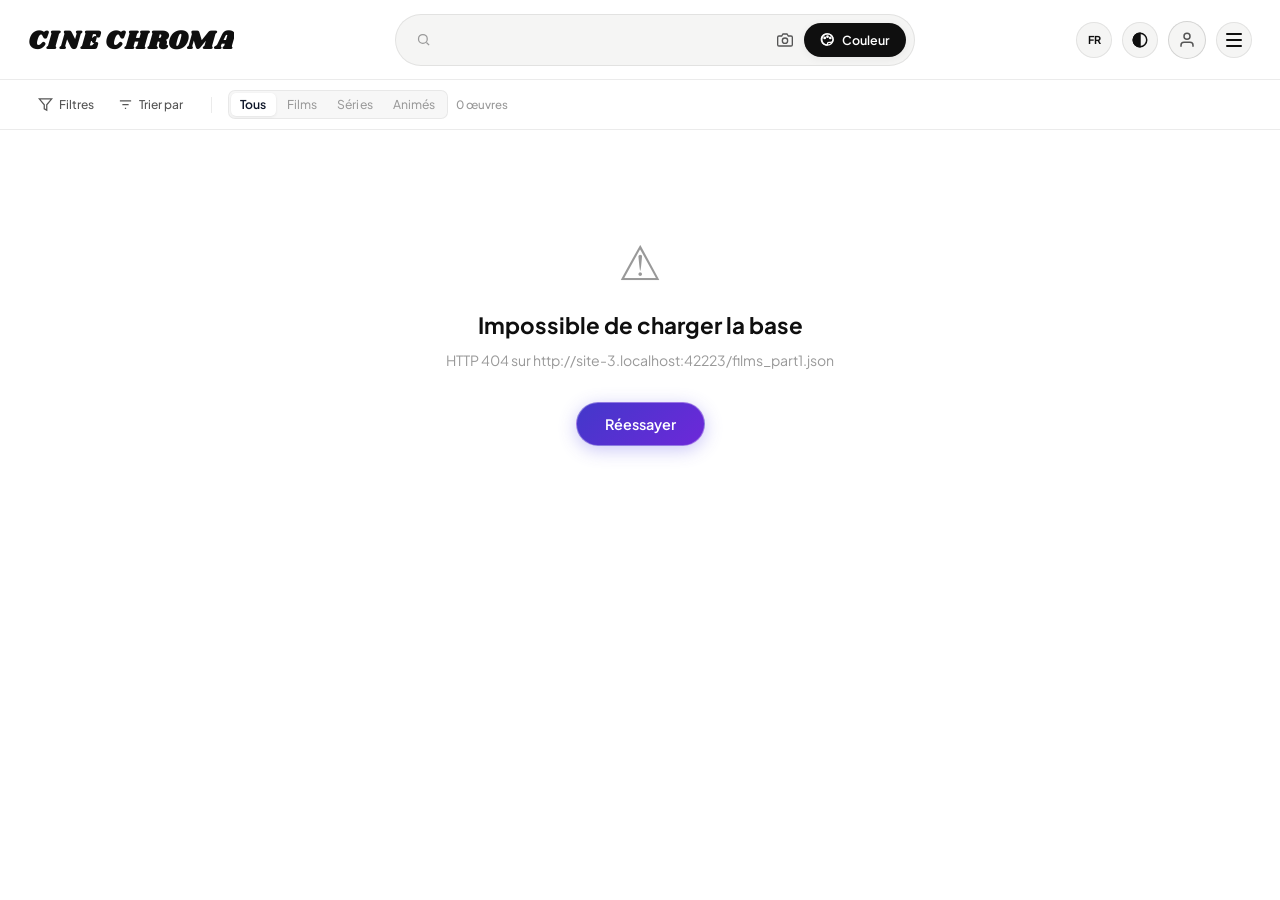
==== commit 071ca392: "Correction défilement des saisons et ajustements de l'interface" ====
--- a/index.html
+++ b/index.html
@@ -30,7 +30,7 @@
   <link rel="preconnect" href="https://fonts.googleapis.com" />
   <link rel="preconnect" href="https://fonts.gstatic.com" crossorigin />
   <link href="https://fonts.googleapis.com/css2?family=Plus+Jakarta+Sans:wght@300;400;500;600;700&family=Shrikhand&family=Rubik+Bubbles&display=swap" rel="stylesheet" />
-  <link rel="stylesheet" href="style.css" />
+  <link rel="stylesheet" href="style.css?v=2.0.4" />
   <!-- Three.js & OrbitControls -->
   <script src="https://cdnjs.cloudflare.com/ajax/libs/three.js/r128/three.min.js"></script>
   <script src="https://cdn.jsdelivr.net/npm/three@0.128.0/examples/js/controls/OrbitControls.js"></script>
@@ -987,7 +987,7 @@
 
   <!-- Toast -->
   <div id="toast" class="toast" role="status" aria-live="polite" aria-atomic="true"></div>
-  <script src="./three-cloud.js?v=1.0.9"></script>
-  <script src="./app.js?v=1.0.9"></script>
+  <script src="./three-cloud.js?v=2.0.4"></script>
+  <script src="./app.js?v=2.0.4"></script>
 </body>
 </html>
--- a/style.css
+++ b/style.css
@@ -8476,18 +8476,27 @@
 .modal-seasons-pills {
   display: flex;
   align-items: center;
-  justify-content: center;
   gap: 4px;
   overflow-x: auto;
-  padding: 2px 8px;
+  overflow-y: hidden;
+  padding: 2px 4px;
+  scroll-behavior: smooth;
+  -webkit-overflow-scrolling: touch;
   scrollbar-width: none;
   -ms-overflow-style: none;
-  mask-image: linear-gradient(to right, transparent, black 14px, black calc(100% - 14px), transparent);
-  -webkit-mask-image: linear-gradient(to right, transparent, black 14px, black calc(100% - 14px), transparent);
+  width: 100%;
+  box-sizing: border-box;
 }
 
 .modal-seasons-pills::-webkit-scrollbar {
   display: none;
+}
+
+.modal-seasons-pills > :first-child {
+  margin-left: auto;
+}
+.modal-seasons-pills > :last-child {
+  margin-right: auto;
 }
 
 .modal-season-pill-btn {
@@ -8540,8 +8549,9 @@
   }
   .modal-seasons-bar-mobile {
     display: block;
-    margin: 8px 0 12px;
-  }
-}
-
-
+    margin: 6px 0 10px;
+    max-width: 100%;
+  }
+}
+
+
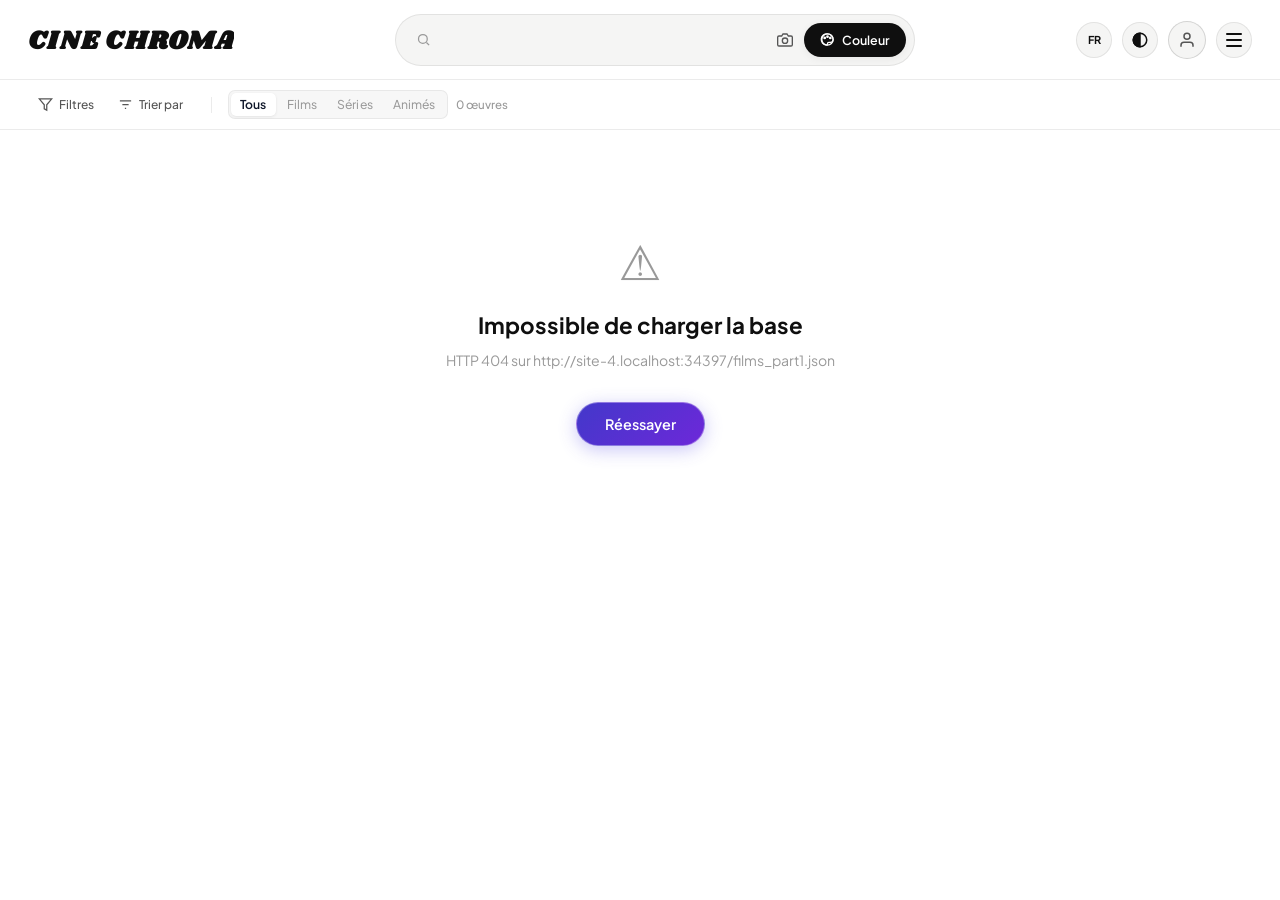
==== commit 23092440: "Correction défilement des saisons et ajustements de l'interface" ====
--- a/index.html
+++ b/index.html
@@ -30,7 +30,7 @@
   <link rel="preconnect" href="https://fonts.googleapis.com" />
   <link rel="preconnect" href="https://fonts.gstatic.com" crossorigin />
   <link href="https://fonts.googleapis.com/css2?family=Plus+Jakarta+Sans:wght@300;400;500;600;700&family=Shrikhand&family=Rubik+Bubbles&display=swap" rel="stylesheet" />
-  <link rel="stylesheet" href="style.css?v=2.0.4" />
+  <link rel="stylesheet" href="style.css?v=2.0.5" />
   <!-- Three.js & OrbitControls -->
   <script src="https://cdnjs.cloudflare.com/ajax/libs/three.js/r128/three.min.js"></script>
   <script src="https://cdn.jsdelivr.net/npm/three@0.128.0/examples/js/controls/OrbitControls.js"></script>
@@ -987,7 +987,7 @@
 
   <!-- Toast -->
   <div id="toast" class="toast" role="status" aria-live="polite" aria-atomic="true"></div>
-  <script src="./three-cloud.js?v=2.0.4"></script>
-  <script src="./app.js?v=2.0.4"></script>
+  <script src="./three-cloud.js?v=2.0.6"></script>
+  <script src="./app.js?v=2.0.6"></script>
 </body>
 </html>
--- a/style.css
+++ b/style.css
@@ -1947,11 +1947,19 @@
 }
 
 .hero-mouse-spotlight {
-  position: absolute; width: 420px; height: 420px;
-  transform: translate(-50%, -50%); border-radius: 50%;
-  background: radial-gradient(circle, rgba(255, 255, 255, 0.07) 0%, rgba(255, 255, 255, 0) 70%);
-  pointer-events: none; opacity: 0;
-  transition: opacity 0.3s ease, left 0.08s ease-out, top 0.08s ease-out;
+  position: absolute;
+  top: 0;
+  left: 0;
+  width: 480px;
+  height: 480px;
+  margin-top: -240px;
+  margin-left: -240px;
+  border-radius: 50%;
+  background: radial-gradient(circle, rgba(255, 255, 255, 0.08) 0%, rgba(255, 255, 255, 0.02) 40%, rgba(255, 255, 255, 0) 70%);
+  pointer-events: none;
+  opacity: 0;
+  transition: opacity 0.35s ease;
+  will-change: transform, opacity;
   z-index: 0;
 }
 
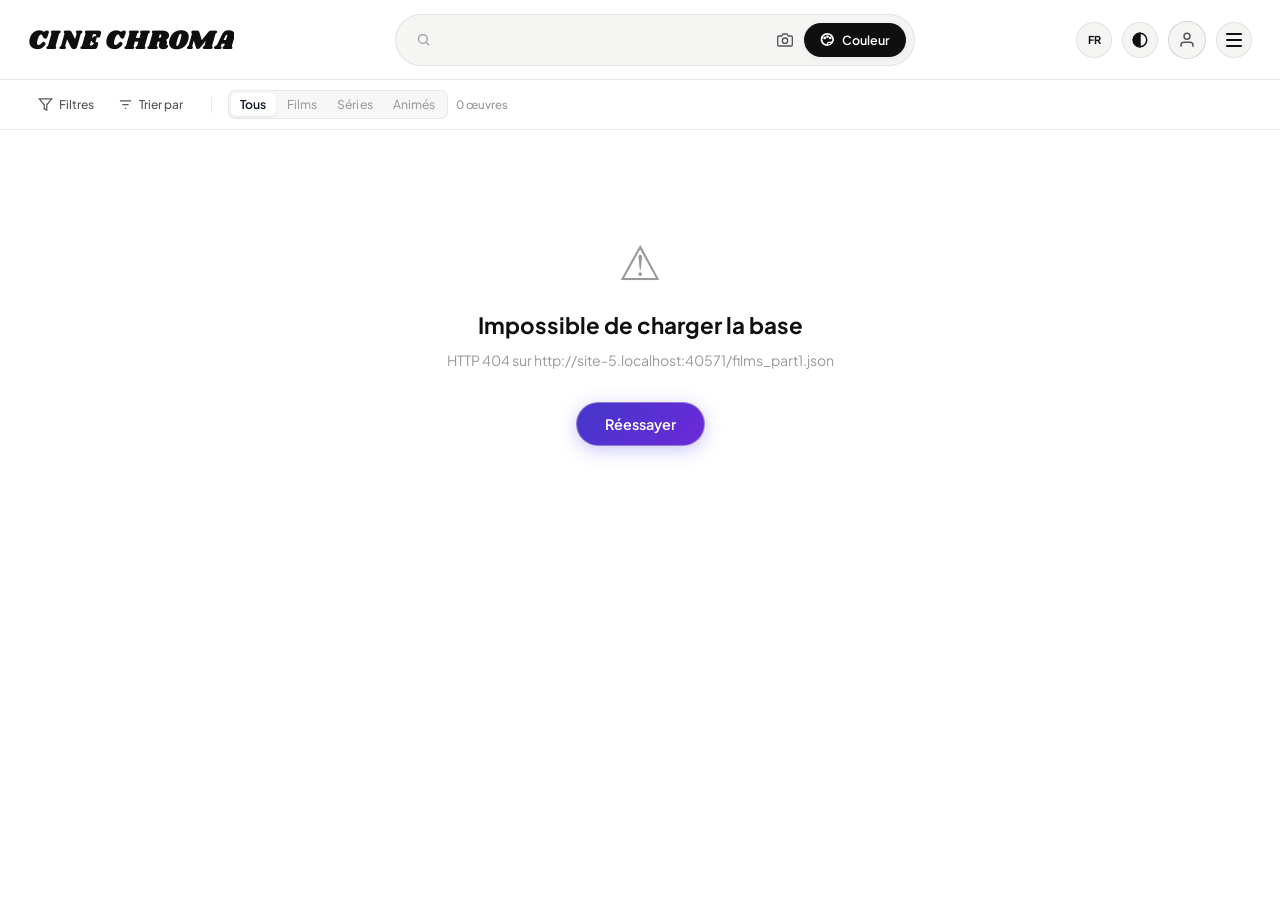
==== commit ad802335: "feat: integration du mode AfficheFlou, nouveaux univers et ameliorations UI/gameplay" ====
--- a/index.html
+++ b/index.html
@@ -30,7 +30,8 @@
   <link rel="preconnect" href="https://fonts.googleapis.com" />
   <link rel="preconnect" href="https://fonts.gstatic.com" crossorigin />
   <link href="https://fonts.googleapis.com/css2?family=Plus+Jakarta+Sans:wght@300;400;500;600;700&family=Shrikhand&family=Rubik+Bubbles&display=swap" rel="stylesheet" />
-  <link rel="stylesheet" href="style.css?v=2.0.5" />
+  <link rel="stylesheet" href="style.css?v=2.3.0" />
+
   <!-- Three.js & OrbitControls -->
   <script src="https://cdnjs.cloudflare.com/ajax/libs/three.js/r128/three.min.js"></script>
   <script src="https://cdn.jsdelivr.net/npm/three@0.128.0/examples/js/controls/OrbitControls.js"></script>
@@ -987,7 +988,7 @@
 
   <!-- Toast -->
   <div id="toast" class="toast" role="status" aria-live="polite" aria-atomic="true"></div>
-  <script src="./three-cloud.js?v=2.0.6"></script>
-  <script src="./app.js?v=2.0.6"></script>
+  <script src="./three-cloud.js?v=2.0.7"></script>
+  <script src="./app.js?v=2.0.7"></script>
 </body>
 </html>
--- a/style.css
+++ b/style.css
@@ -919,6 +919,11 @@
   width: 100%; position: relative; overflow: hidden;
   border-radius: var(--radius-card); background: var(--bg-card);
   cursor: pointer; isolation: isolate; transition: transform 0.3s cubic-bezier(0.4, 0, 0.2, 1);
+  outline: none;
+}
+.film-card:focus,
+.film-card:focus-visible {
+  outline: none;
 }
 .film-card:hover { transform: scale(1.025); z-index: 5; }
 
@@ -4516,13 +4521,36 @@
   height: 100%;
 }
 
+/* Hub needs scroll — unlock body when hub is visible */
+.game-body.hub-active {
+  overflow: hidden;
+  position: relative;
+  height: 100vh;
+}
+
 .game-page-container {
   position: relative;
-  min-height: 100dvh;
-  display: flex;
+  min-height: calc(100vh - 52px);
+  min-height: calc(100dvh - 52px);
+  display: flex;
+  flex-direction: column;
   align-items: center;
   justify-content: center;
-  padding: 40px 10px 20px;
+  overflow: hidden;
+}
+
+/* Hub screen overrides the container centering */
+.hub-active .game-page-container {
+  align-items: stretch;
+  justify-content: flex-start;
+  height: calc(100vh - 52px);
+  height: calc(100dvh - 52px);
+  min-height: calc(100vh - 52px);
+  min-height: calc(100dvh - 52px);
+  max-height: calc(100vh - 52px);
+  max-height: calc(100dvh - 52px);
+  width: 100%;
+  max-width: 100%;
   overflow: hidden;
 }
 
@@ -4692,55 +4720,12 @@
   gap: 12px;
   width: 100%;
 }
-.game-choice-btn {
-  background: rgba(255, 255, 255, 0.05);
-  border: 1px solid rgba(255, 255, 255, 0.15);
-  color: #fff;
-  padding: 16px;
-  border-radius: 14px;
-  font-size: 14px;
-  font-weight: 600;
-  cursor: pointer;
-  transition: transform 0.2s cubic-bezier(0.4, 0, 0.2, 1), background 0.3s ease, border-color 0.3s ease;
-  min-height: 70px;
-}
-.game-choice-btn:hover:not(:disabled) {
-  background: rgba(255, 255, 255, 0.15);
-  transform: translateY(-2px);
-}
-.game-choice-btn:active:not(:disabled) {
-  transform: translateY(0);
-}
-.game-choice-btn:disabled {
-  cursor: default;
-  opacity: 0.8;
-}
-.game-choice-btn.correct {
-  background: rgba(46, 204, 113, 0.2) !important;
-  border-color: #2ecc71 !important;
-  color: #2ecc71 !important;
-  transform: scale(1.02);
-}
-.game-choice-btn.wrong {
-  background: rgba(231, 76, 60, 0.2) !important;
-  border-color: #e74c3c !important;
-  color: #e74c3c !important;
-  opacity: 0.6;
-}
-.game-next-btn {
-  background: #E50914; /* Accent color to ensure visibility */
-  color: #fff;
-  border: none;
-  padding: 14px 28px;
-  border-radius: 30px;
-  font-size: 16px;
-  font-weight: 700;
-  cursor: pointer;
-  margin-top: 10px;
-}
-.game-next-btn:hover {
-  background: #f40612;
-}
+.game-choices > .game-choice-btn:last-child:nth-child(odd) {
+  grid-column: span 2;
+}
+/* (PalettePure color choice styles migrated to GAME v3.0 suite) */
+
+
 
 /* EPIC START SCREEN */
 .game-start-landing {
@@ -4875,6 +4860,11 @@
   border-radius: 6px;
   object-fit: cover;
 }
+.recap-poster--af {
+  width: 48px;
+  height: 72px;
+  border-radius: 8px;
+}
 .recap-info {
   flex: 1;
   display: flex;
@@ -4976,7 +4966,2024 @@
   color: var(--text-3);
 }
 
+
+
+/* ============================================================
+   GAME HUB — ARCADE RÉTRO PREMIUM
+   ============================================================ */
+
+/* ── Pixel font utility ── */
+.arc-pxl {
+  font-family: 'Press Start 2P', monospace;
+  line-height: 1.4;
+}
+
+/* ── Screen container ── */
+.gscreen {
+  position: relative;
+  z-index: 1;
+  width: 100%;
+  display: flex;
+  flex-direction: column;
+  align-items: center;
+}
+.gscreen[hidden] { display: none !important; }
+
+/* ============================================================
+   CINECHROMA — RETRO ARCADE MATRIX (HUB 3.0)
+   Inspiration: Arcade Cabinet · 1UP / HI-SCORE · Synthwave · 8-bit
+   ============================================================ */
+
+/* ============================================================
+   CINECHROMA — RETRO ARCADE MATRIX (HUB 3.0)
+   Inspiration: Arcade Cabinet · 1UP / HI-SCORE · Synthwave · 8-bit
+   ============================================================ */
+
+/* Transparent top navbar on game page so synthwave background shines through */
+.game-body #app-header {
+  display: block !important;
+  background: transparent !important;
+  background-color: transparent !important;
+  backdrop-filter: none !important;
+  -webkit-backdrop-filter: none !important;
+  border-bottom: none !important;
+  box-shadow: none !important;
+  height: 52px !important;
+  min-height: 52px !important;
+  max-height: 52px !important;
+  z-index: 50;
+  position: relative;
+}
+
+.game-body .header-inner {
+  height: 52px !important;
+  padding: 0 28px;
+  background: transparent !important;
+}
+
+.game-body .brand-logo-svg--arcade {
+  height: 32px;
+  filter: drop-shadow(0 0 8px rgba(0, 240, 255, 0.5)) drop-shadow(0 0 16px rgba(255, 42, 133, 0.4));
+  transition: filter 0.25s ease;
+}
+.game-body .brand:hover .brand-logo-svg--arcade {
+  filter: drop-shadow(0 0 12px rgba(0, 240, 255, 0.8)) drop-shadow(0 0 24px rgba(255, 42, 133, 0.7));
+}
+.game-body .logo-text-arcade {
+  fill: url(#arcadeLogoGradient) !important;
+}
+
+.game-body {
+  height: 100vh;
+  height: 100dvh;
+  overflow: hidden;
+}
+
+.gscreen--hub.arc-hub {
+  position: relative;
+  width: 100%;
+  height: calc(100vh - 52px);
+  height: calc(100dvh - 52px);
+  max-height: calc(100vh - 52px);
+  max-height: calc(100dvh - 52px);
+  padding: 0;
+  overflow: hidden;
+  background: transparent;
+  display: flex;
+  flex-direction: column;
+  justify-content: space-between;
+  color: #f1f1f4;
+  box-sizing: border-box;
+}
+
+[data-theme="light"] .gscreen--hub.arc-hub {
+  background: #0c0e1e;
+  color: #f1f1f4;
+}
+
+/* ── 1. RETRO BACKGROUND : SYNTHWAVE MASTERPIECE SCENERY ──────── */
+
+.arc-bg {
+  position: fixed;
+  inset: 0;
+  pointer-events: none;
+  z-index: 0;
+  overflow: hidden;
+  background: #060412;
+}
+
+/* Cosmic Gradient Sky */
+.arc-bg-sky {
+  position: absolute;
+  inset: 0;
+  background: linear-gradient(180deg, 
+    #05030f 0%, 
+    #0f0524 35%, 
+    #2a063b 55%, 
+    #580844 72%, 
+    #b00c5c 88%, 
+    #ff2a85 97%
+  );
+  opacity: 0.92;
+  z-index: 0;
+}
+
+.arc-stars-canvas {
+  position: absolute;
+  inset: 0;
+  width: 100%;
+  height: 100%;
+  z-index: 1;
+}
+
+/* Giant Striped Synthwave Sunset Sun */
+.arc-synth-sun-wrap {
+  position: absolute;
+  bottom: 25vh;
+  left: 50%;
+  transform: translateX(-50%);
+  width: min(540px, 45vw);
+  height: min(540px, 45vw);
+  pointer-events: none;
+  z-index: 2;
+  display: flex;
+  align-items: center;
+  justify-content: center;
+}
+
+.arc-synth-sun {
+  position: relative;
+  width: 100%;
+  height: 100%;
+  border-radius: 50%;
+  background: linear-gradient(180deg, #fffa8a 0%, #ffbb00 30%, #ff3b69 65%, #ff007f 100%);
+  box-shadow: 
+    0 0 50px rgba(255, 187, 0, 0.6),
+    0 0 100px rgba(255, 42, 133, 0.75),
+    0 0 180px rgba(255, 42, 133, 0.45);
+  overflow: hidden;
+  animation: sunGlowPulse 4s ease-in-out infinite alternate;
+}
+
+@keyframes sunGlowPulse {
+  0%   { filter: drop-shadow(0 0 30px rgba(255, 187, 0, 0.6)); }
+  100% { filter: drop-shadow(0 0 60px rgba(255, 42, 133, 0.9)); }
+}
+
+/* Sun Horizontal Blinds / Sliced Cutout Stripes */
+.arc-synth-sun-stripes {
+  position: absolute;
+  inset: 0;
+  background: repeating-linear-gradient(
+    180deg,
+    transparent 0px,
+    transparent 18px,
+    #05030f 18px,
+    #05030f 22px,
+    transparent 22px,
+    transparent 42px,
+    #05030f 42px,
+    #05030f 48px,
+    transparent 48px,
+    transparent 70px,
+    #05030f 70px,
+    #05030f 78px,
+    transparent 78px,
+    transparent 102px,
+    #05030f 102px,
+    #05030f 112px,
+    transparent 112px,
+    transparent 138px,
+    #05030f 138px,
+    #05030f 150px
+  );
+  top: 48%;
+  height: 52%;
+}
+
+.arc-synth-sun-glow {
+  position: absolute;
+  width: 140%;
+  height: 140%;
+  border-radius: 50%;
+  background: radial-gradient(circle, rgba(255, 42, 133, 0.35) 0%, rgba(255, 187, 0, 0.15) 45%, transparent 70%);
+  filter: blur(40px);
+}
+
+/* Geometric Low-Poly Neon Mountains */
+.arc-synth-mountains {
+  position: absolute;
+  bottom: calc(40vh - 18px);
+  left: 0;
+  right: 0;
+  height: 240px;
+  z-index: 3;
+  pointer-events: none;
+}
+
+.arc-mountains-svg {
+  width: 100%;
+  height: 100%;
+  display: block;
+  filter: drop-shadow(0 -4px 12px rgba(255, 42, 133, 0.3));
+}
+
+/* Laser Beam Horizon Glow Line (Disabled to prevent harsh white line cutting through the screen) */
+.arc-synth-horizon-laser {
+  display: none;
+}
+
+/* 3D Infinite Moving Cyber Grid Floor */
+.arc-bg-grid-floor {
+  position: absolute;
+  bottom: 0;
+  left: 0;
+  right: 0;
+  height: 40vh;
+  overflow: hidden;
+  pointer-events: none;
+  z-index: 4;
+  background: linear-gradient(180deg, #100622 0%, #05020c 100%);
+}
+
+.arc-bg-grid-mesh {
+  position: absolute;
+  top: 0;
+  left: -50%;
+  width: 200%;
+  height: 120%;
+  background-image: 
+    linear-gradient(to right, #00f0ff 2px, transparent 2px),
+    linear-gradient(to bottom, #00f0ff 2px, transparent 2px);
+  background-size: 60px 40px;
+  transform: perspective(230px) rotateX(68deg);
+  transform-origin: 50% 0%;
+  animation: bgGridMove 1.4s linear infinite;
+  filter: drop-shadow(0 0 5px rgba(0, 240, 255, 0.85)) drop-shadow(0 0 12px rgba(0, 240, 255, 0.45));
+}
+
+@keyframes bgGridMove {
+  0%   { background-position-y: 0px; }
+  100% { background-position-y: 40px; }
+}
+
+.arc-bg-grid-glow-under {
+  position: absolute;
+  top: 0;
+  left: 0;
+  right: 0;
+  height: 65px;
+  background: radial-gradient(ellipse at 50% 0%, rgba(255, 42, 133, 0.8) 0%, rgba(0, 240, 255, 0.4) 45%, transparent 75%);
+  filter: blur(8px);
+}
+
+.arc-scanlines {
+  position: absolute;
+  inset: 0;
+  background: repeating-linear-gradient(
+    rgba(0, 0, 0, 0) 0px,
+    rgba(0, 0, 0, 0) 2px,
+    rgba(0, 0, 0, 0.28) 2px,
+    rgba(0, 0, 0, 0.28) 4px
+  );
+  opacity: 0.6;
+  z-index: 5;
+}
+
+.arc-vignette {
+  position: absolute;
+  inset: 0;
+  background: radial-gradient(circle at 50% 50%, transparent 60%, rgba(2, 3, 10, 0.75) 100%);
+  z-index: 5;
+}
+
+
+/* ── 1. ARCADE LOGO (PIXEL TYPOGRAPHY) ──────────────────────── */
+.brand-logo-svg--arcade {
+  height: 38px;
+  width: auto;
+}
+
+.brand-logo-svg--arcade .logo-text-arcade {
+  font-family: 'Press Start 2P', monospace !important;
+  font-size: 34px !important;
+  font-weight: 700;
+  letter-spacing: 2px;
+  fill: url(#arcadeLogoGradient);
+  filter: drop-shadow(2px 2px 0px rgba(0, 0, 0, 0.8)) drop-shadow(0 0 3px rgba(0, 240, 255, 0.25));
+}
+
+/* ── 2. TOP MARQUEE ARCADE HUD (1UP · HI-SCORE · CREDITS) ────── */
+
+.arc-marquee {
+  position: relative;
+  z-index: 2;
+  width: 100%;
+  max-width: 1440px;
+  margin: 0 auto;
+  padding: 4px 32px 2px;
+  display: flex;
+  justify-content: space-between;
+  align-items: center;
+  font-family: 'Press Start 2P', monospace;
+  box-sizing: border-box;
+  flex-shrink: 0;
+}
+
+.arc-marquee-slot {
+  display: flex;
+  flex-direction: column;
+  gap: 3px;
+  cursor: pointer;
+  padding: 3px 10px;
+  border-radius: 0;
+  border: 1px solid transparent;
+  transition: all 0.15s ease;
+  user-select: none;
+}
+
+.arc-marquee-slot:hover {
+  background: rgba(0, 240, 255, 0.08);
+  border-color: rgba(0, 240, 255, 0.4);
+  transform: translateY(-2px);
+  box-shadow: 0 0 12px rgba(0, 240, 255, 0.3);
+}
+
+.arc-marquee-slot:active {
+  transform: translateY(1px);
+}
+
+.arc-1up { align-items: flex-start; }
+.arc-hiscore { align-items: center; }
+.arc-credits { align-items: flex-end; }
+
+.arc-hud-lbl {
+  font-size: 12px;
+  font-weight: 700;
+  letter-spacing: 0.12em;
+  color: #00f0ff;
+  text-shadow: 0 0 10px rgba(0, 240, 255, 0.7);
+}
+
+.arc-hud-val {
+  font-size: 11px;
+  color: #ffffff;
+  letter-spacing: 0.15em;
+  text-shadow: 0 0 8px rgba(255, 255, 255, 0.5);
+}
+
+.arc-lbl--gold {
+  color: #ffeb3b;
+  font-size: 14px;
+  text-shadow: 0 0 12px rgba(255, 235, 59, 0.8), 0 0 20px rgba(255, 235, 59, 0.4);
+}
+.arc-val--gold {
+  color: #ffeb3b;
+  font-size: 12px;
+  text-shadow: 0 0 10px rgba(255, 235, 59, 0.6);
+}
+
+.arc-lbl--magenta {
+  color: #ff2a85;
+  font-size: 12px;
+  text-shadow: 0 0 12px rgba(255, 42, 133, 0.8);
+}
+.arc-val--magenta {
+  color: #ff2a85;
+  font-size: 11px;
+  text-shadow: 0 0 8px rgba(255, 42, 133, 0.6);
+}
+
+/* SFX Toggle Button */
+.arc-sfx-btn {
+  display: inline-flex;
+  align-items: center;
+  gap: 6px;
+  padding: 4px 10px;
+  background: #060814;
+  border: 1.5px solid #00f0ff;
+  color: #00f0ff;
+  font-family: 'Press Start 2P', monospace;
+  font-size: 8px;
+  letter-spacing: 0.08em;
+  cursor: pointer;
+  box-shadow: 2px 2px 0px #000;
+  transition: all 0.15s ease;
+  user-select: none;
+}
+
+.arc-sfx-btn:hover {
+  background: #00f0ff;
+  color: #000000;
+  box-shadow: 3px 3px 0px #000, 0 0 12px rgba(0, 240, 255, 0.6);
+  transform: translate(-1px, -1px);
+}
+
+.arc-sfx-btn.muted {
+  border-color: #ff2a85;
+  color: #ff2a85;
+}
+.arc-sfx-btn.muted:hover {
+  background: #ff2a85;
+  color: #000;
+}
+
+
+/* ── 3. ARCADE HEADER SECTION ────────────────────────────────── */
+
+.arc-header {
+  position: relative;
+  z-index: 2;
+  width: 100%;
+  max-width: 1440px;
+  margin: 0 auto;
+  padding: 2px 32px 6px;
+  display: flex;
+  align-items: center;
+  justify-content: space-between;
+  box-sizing: border-box;
+  flex-shrink: 0;
+}
+
+.arc-subline-left {
+  display: flex;
+  align-items: center;
+  gap: 6px;
+  font-family: 'Press Start 2P', monospace;
+  font-size: 8.5px;
+  letter-spacing: 0.14em;
+  color: #ff2a85;
+  text-shadow: 0 0 8px rgba(255, 42, 133, 0.6);
+}
+.arc-dot {
+  width: 6px;
+  height: 6px;
+  background: #ff2a85;
+  border-radius: 50%;
+  box-shadow: 0 0 8px #ff2a85;
+}
+
+.arc-title-wrap {
+  display: flex;
+  align-items: center;
+  gap: 12px;
+}
+
+.arc-sparkle {
+  font-size: 18px;
+  color: #00f0ff;
+  text-shadow: 0 0 14px #00f0ff;
+  cursor: pointer;
+  user-select: none;
+  animation: sparkleTwinkle 1.8s ease-in-out infinite alternate;
+}
+.arc-sparkle--r {
+  color: #ffeb3b;
+  text-shadow: 0 0 14px #ffeb3b;
+  animation-delay: 0.9s;
+}
+
+@keyframes sparkleTwinkle {
+  0%   { transform: scale(0.8) rotate(0deg); opacity: 0.6; }
+  100% { transform: scale(1.3) rotate(18deg); opacity: 1; }
+}
+
+.arc-title-main {
+  font-family: 'Shrikhand', cursive;
+  font-size: clamp(26px, 2.8vw, 36px);
+  color: #ffffff;
+  margin: 0;
+  line-height: 1;
+  letter-spacing: 0.02em;
+  text-shadow: 
+    0 0 12px #ff2a85,
+    0 0 26px #ff2a85,
+    0 0 42px #00f0ff;
+}
+
+.arc-subline-right {
+  font-family: 'Plus Jakarta Sans', sans-serif;
+  font-size: 13px;
+  color: rgba(255, 255, 255, 0.82);
+  font-weight: 600;
+  letter-spacing: 0.02em;
+  text-align: right;
+}
+
+
+/* ── 4. BENTO GRID — 4-QUADRANT WRAP WITH CENTER HERO POD ─── */
+
+.arc-grid {
+  position: relative;
+  z-index: 10;
+  width: 100%;
+  max-width: 1440px;
+  margin: 0 auto;
+  padding: 4px 32px 14px;
+  display: grid;
+  grid-template-columns: 1.15fr 0.85fr 0.85fr 1.15fr;
+  grid-template-rows: 1.05fr 0.95fr 0.95fr 1.05fr;
+  gap: 12px;
+  box-sizing: border-box;
+  flex: 1;
+  min-height: 0;
+  overflow: hidden;
+}
+
+/* Base Arcade Card — Authentic 8-Bit Pixel Pod with Crisp Laser Contours & Hard Pixel Shadows */
+.arc-card {
+  position: relative;
+  height: 100%;
+  background: transparent !important;
+  cursor: pointer;
+  user-select: none;
+  -webkit-user-select: none;
+  display: flex;
+  flex-direction: column;
+  overflow: visible;
+  transition: transform 0.16s ease, filter 0.16s ease;
+  min-height: 0;
+  box-sizing: border-box;
+  filter: drop-shadow(4px 4px 0px #000000);
+}
+
+/* Subtle CRT Arcade Scanline Texture */
+.arc-card::before {
+  content: "";
+  position: absolute;
+  inset: 0;
+  background: repeating-linear-gradient(
+    0deg,
+    rgba(0, 0, 0, 0.18) 0px,
+    rgba(0, 0, 0, 0.18) 2px,
+    transparent 2px,
+    transparent 4px
+  );
+  pointer-events: none;
+  z-index: 3;
+  opacity: 0.5;
+}
+
+.arc-card:hover {
+  transform: translate(-3px, -3px);
+  filter: drop-shadow(7px 7px 0px #000000);
+}
+
+/* 00 · Quick Play: Vintage 8-Bit Pixel Cinema Ticket (8-Corner Notched Ticket) */
+.arc-card--ticket {
+  grid-column: 2 / 4;
+  grid-row: 2 / 4;
+  z-index: 10;
+  background: transparent !important;
+  filter: drop-shadow(5px 5px 0px #000000);
+  clip-path: polygon(
+    11.5% 0%, 88.5% 0%, 
+    88.5% 20.5%, 100% 20.5%, 
+    100% 79.5%, 88.5% 79.5%, 
+    88.5% 100%, 11.5% 100%, 
+    11.5% 79.5%, 0% 79.5%, 
+    0% 20.5%, 11.5% 20.5%
+  );
+}
+
+.arc-card--ticket:hover {
+  transform: translate(-3px, -3px) scale(1.015);
+  filter: drop-shadow(8px 8px 0px #000000);
+}
+
+/* 01 · CouleurQuiz (Top-Left: Embraces ticket top-left notch with generous breathing room for border) */
+.arc-card--cq {
+  grid-column: 1 / 3;
+  grid-row: 1 / 3;
+  clip-path: polygon(
+    0% 0%, 100% 0%, 
+    100% 53.5%, 70% 53.5%, 
+    70% 70.5%, 58.5% 70.5%, 
+    58.5% 100%, 0% 100%
+  );
+}
+
+.arc-card--cq .arc-card-content {
+  max-width: 54%;
+}
+
+/* 02 · PalettePure (Top-Right: Embraces ticket top-right notch with generous breathing room for border) */
+.arc-card--pp {
+  grid-column: 3 / 5;
+  grid-row: 1 / 3;
+  clip-path: polygon(
+    0% 0%, 100% 0%, 
+    100% 100%, 41.5% 100%, 
+    41.5% 70.5%, 30% 70.5%, 
+    30% 53.5%, 0% 53.5%
+  );
+}
+
+.arc-card--pp .arc-card-content {
+  max-width: 54%;
+  margin-left: auto;
+}
+
+/* 03 · ChronoChroma (Bottom-Left: Embraces ticket bottom-left notch with generous breathing room for border) */
+.arc-card--cc {
+  grid-column: 1 / 3;
+  grid-row: 3 / 5;
+  clip-path: polygon(
+    0% 0%, 58.5% 0%, 
+    58.5% 29.5%, 70% 29.5%, 
+    70% 46.5%, 100% 46.5%, 
+    100% 100%, 0% 100%
+  );
+}
+
+.arc-card--cc .arc-card-content {
+  max-width: 54%;
+}
+
+/* 04 · AfficheFlou (Bottom-Right: Embraces ticket bottom-right notch with generous breathing room for border) */
+.arc-card--af {
+  grid-column: 3 / 5;
+  grid-row: 3 / 5;
+  clip-path: polygon(
+    0% 46.5%, 30% 46.5%, 
+    30% 29.5%, 41.5% 29.5%, 
+    41.5% 0%, 100% 0%, 
+    100% 100%, 0% 100%
+  );
+}
+
+.arc-card--af .arc-card-content {
+  max-width: 54%;
+  margin-left: auto;
+}
+
+/* Complete 8-Bit Laser SVG Borders with Solid Background & Glowing Edge */
+.arc-pixel-border-svg {
+  position: absolute;
+  inset: 0;
+  width: 100%;
+  height: 100%;
+  pointer-events: none;
+  z-index: 1;
+  filter: drop-shadow(0 0 5px rgba(0, 240, 255, 0.5));
+  transition: filter 0.16s ease;
+}
+
+.arc-card--cc .arc-pixel-border-svg,
+.arc-card--af .arc-pixel-border-svg {
+  filter: drop-shadow(0 0 5px rgba(255, 42, 133, 0.5));
+}
+
+.arc-card--ticket .arc-pixel-border-svg {
+  filter: drop-shadow(0 0 6px rgba(255, 230, 0, 0.6));
+}
+
+.arc-card:hover .arc-pixel-border-svg {
+  filter: drop-shadow(0 0 12px rgba(0, 240, 255, 0.95)) drop-shadow(0 0 2px #00f0ff);
+}
+
+.arc-card--cc:hover .arc-pixel-border-svg,
+.arc-card--af:hover .arc-pixel-border-svg {
+  filter: drop-shadow(0 0 12px rgba(255, 42, 133, 0.95)) drop-shadow(0 0 2px #ff2a85);
+}
+
+.arc-card--ticket:hover .arc-pixel-border-svg {
+  filter: drop-shadow(0 0 14px rgba(255, 230, 0, 0.95)) drop-shadow(0 0 3px #ffe600);
+}
+
+.arc-card-content {
+  position: relative;
+  z-index: 2;
+  margin: 0;
+  padding: 16px 20px;
+  display: flex;
+  flex-direction: column;
+  height: 100%;
+  box-sizing: border-box;
+  gap: 8px;
+  background: transparent !important;
+  border: none !important;
+}
+
+/* Card Header Top (Pixel HUD) */
+.arc-card-top {
+  display: flex;
+  align-items: center;
+  justify-content: space-between;
+  gap: 10px;
+}
+
+.arc-num {
+  font-family: 'Press Start 2P', monospace;
+  font-size: 11px;
+  color: #00f0ff;
+  letter-spacing: 0.08em;
+  background: #000000;
+  border: 2px solid #00f0ff;
+  box-shadow: 2px 2px 0px #000;
+  padding: 3px 7px;
+  text-shadow: 0 0 6px #00f0ff;
+}
+
+.arc-tag {
+  font-family: 'Press Start 2P', monospace;
+  font-size: 8.5px;
+  letter-spacing: 0.12em;
+  color: rgba(255, 255, 255, 0.9);
+  text-transform: uppercase;
+  background: #090c1e;
+  border: 1.5px solid rgba(255, 255, 255, 0.3);
+  box-shadow: 2px 2px 0px #000;
+  padding: 4px 10px;
+}
+
+.arc-card-name {
+  font-family: 'Plus Jakarta Sans', sans-serif;
+  font-size: clamp(20px, 1.8vw, 26px);
+  font-weight: 800;
+  color: #ffffff;
+  margin: 0 0 2px;
+  letter-spacing: -0.01em;
+  line-height: 1.2;
+}
+
+.arc-card-name--lg {
+  font-size: clamp(28px, 2.6vw, 38px);
+  font-weight: 900;
+  line-height: 1.1;
+  text-shadow: 0 0 16px rgba(255, 255, 255, 0.3);
+}
+
+.arc-card-desc {
+  font-family: 'Plus Jakarta Sans', sans-serif;
+  font-size: 13.5px;
+  color: rgba(255, 255, 255, 0.85);
+  line-height: 1.45;
+  margin: 0;
+}
+
+.arc-card-body {
+  flex: 1;
+  display: flex;
+  flex-direction: column;
+  justify-content: center;
+  gap: 6px;
+}
+
+.arc-card-foot {
+  margin-top: auto;
+  padding-top: 6px;
+}
+
+.arc-card--quick .arc-card-top {
+  padding: 0 36px;
+}
+
+.arc-card--quick .arc-quick-perks {
+  padding: 0 12px;
+  justify-content: center;
+}
+
+.arc-card--cq .arc-card-foot {
+  display: flex;
+  justify-content: flex-start;
+  padding-bottom: 2px;
+}
+
+.arc-card--pp .arc-card-foot {
+  display: flex;
+  justify-content: flex-end;
+  padding-bottom: 2px;
+}
+
+.arc-card--cc .arc-card-foot {
+  display: flex;
+  justify-content: flex-start;
+  padding-bottom: 2px;
+}
+
+.arc-card--af .arc-card-foot {
+  display: flex;
+  justify-content: flex-end;
+  padding-bottom: 2px;
+}
+
+.arc-card--cc .arc-card-top {
+  padding-right: 12px;
+}
+
+.arc-card--af .arc-card-top {
+  padding-left: 12px;
+}
+
+.arc-card--cc .arc-card-foot,
+.arc-card--af .arc-card-foot {
+  padding-bottom: 4px;
+}
+
+/* 8-bit Action Button in Cartels */
+.arc-foot-btn {
+  display: inline-flex;
+  align-items: center;
+  gap: 6px;
+  font-family: 'Press Start 2P', monospace;
+  font-size: 8.5px;
+  letter-spacing: 0.12em;
+  color: #ff2a85;
+  background: #060814;
+  border: 1.5px solid #ff2a85;
+  box-shadow: 2px 2px 0px #000, 2px 2px 0px 1px #ff2a85;
+  padding: 6px 14px;
+  border-radius: 0;
+  transition: all 0.15s ease;
+}
+
+.arc-card:hover .arc-foot-btn {
+  background: #ff2a85;
+  color: #000000;
+  border-color: #00f0ff;
+  box-shadow: 3px 3px 0px #000, 3px 3px 0px 1px #00f0ff;
+  transform: translate(-1px, -1px);
+}
+
+/* ── EASTER EGGS ANIMATIONS & FLOATING COIN ──────────────────── */
+.arc-qblock {
+  cursor: pointer;
+}
+.arc-qblock:hover {
+  filter: brightness(1.2) drop-shadow(0 0 10px rgba(251, 191, 36, 1));
+}
+.arc-qblock.hit {
+  animation: qblockHit 0.25s ease;
+}
+
+@keyframes qblockHit {
+  0%   { transform: translateY(0); }
+  50%  { transform: translateY(-8px); }
+  100% { transform: translateY(0); }
+}
+
+.arc-floating-coin {
+  position: absolute;
+  font-family: 'Press Start 2P', monospace;
+  font-size: 11px;
+  color: #ffeb3b;
+  text-shadow: 0 0 10px #ffeb3b, 2px 2px 0 #000;
+  pointer-events: none;
+  z-index: 100;
+  animation: coinFloat 0.75s ease forwards;
+}
+
+@keyframes coinFloat {
+  0% { transform: translateY(0) scale(0.8); opacity: 1; }
+  50% { transform: translateY(-36px) scale(1.2); opacity: 1; }
+  100% { transform: translateY(-64px) scale(1); opacity: 0; }
+}
+
+/* Konami Code Banner Toast */
+.konami-toast {
+  position: fixed;
+  top: 50%;
+  left: 50%;
+  transform: translate(-50%, -50%) scale(0.8);
+  background: #060814;
+  border: 3px solid #ffeb3b;
+  box-shadow: 8px 8px 0px #000, 0 0 50px rgba(255, 235, 59, 0.8);
+  padding: 24px 36px;
+  z-index: 99999;
+  text-align: center;
+  font-family: 'Press Start 2P', monospace;
+  color: #ffffff;
+  pointer-events: none;
+  opacity: 0;
+  transition: all 0.35s cubic-bezier(0.175, 0.885, 0.32, 1.275);
+}
+
+.konami-toast.show {
+  opacity: 1;
+  transform: translate(-50%, -50%) scale(1);
+}
+
+.konami-toast-title {
+  font-size: 18px;
+  color: #ffeb3b;
+  margin-bottom: 12px;
+  text-shadow: 0 0 12px #ffeb3b;
+}
+
+.konami-toast-body {
+  font-size: 11px;
+  line-height: 1.8;
+  color: #00f0ff;
+  text-shadow: 0 0 8px #00f0ff;
+}
+
+
+.arc-tag--gold {
+  background: #1a1402;
+  border-color: #f59e0b;
+  color: #fbbf24;
+}
+
+.arc-badge-warp {
+  font-family: 'Press Start 2P', monospace;
+  font-size: 8px;
+  color: #000;
+  background: #00f0ff;
+  padding: 4px 8px;
+  box-shadow: 2px 2px 0px #000, 0 0 10px rgba(0, 240, 255, 0.7);
+  letter-spacing: 0.08em;
+  animation: warpPulse 2s infinite ease-in-out;
+}
+
+@keyframes warpPulse {
+  0%, 100% { transform: scale(1); filter: drop-shadow(0 0 4px #00f0ff); }
+  50%      { transform: scale(1.08); filter: drop-shadow(0 0 10px #ffeb3b); }
+}
+
+.arc-quick-center {
+  flex: 1;
+  display: flex;
+  flex-direction: column;
+  justify-content: center;
+  gap: 8px;
+  padding: 6px 0;
+}
+
+.arc-quick-pill-banner {
+  display: inline-flex;
+  align-items: center;
+  gap: 8px;
+  font-family: 'Press Start 2P', monospace;
+  font-size: 8px;
+  color: #00f0ff;
+  letter-spacing: 0.12em;
+  padding: 4px 10px;
+  background: rgba(0, 240, 255, 0.1);
+  border: 1px dashed rgba(0, 240, 255, 0.45);
+  width: fit-content;
+  margin-bottom: 2px;
+}
+
+.arc-quick-sparkle {
+  color: #ffeb3b;
+  animation: sparkleTwinkle 1.5s infinite alternate ease-in-out;
+}
+
+.arc-quick-preview-strip {
+  display: grid;
+  grid-template-columns: repeat(5, 1fr);
+  gap: 5px;
+  margin-top: 10px;
+  padding: 6px;
+  background: rgba(0, 0, 0, 0.5);
+  border: 1px solid rgba(0, 240, 255, 0.25);
+  box-shadow: inset 0 0 10px rgba(0, 0, 0, 0.6);
+}
+
+.arc-quick-slot {
+  height: 30px;
+  background: rgba(10, 14, 32, 0.85);
+  border-left: 3px solid var(--c);
+  border-top: 1px solid rgba(255, 255, 255, 0.12);
+  border-right: 1px solid rgba(255, 255, 255, 0.05);
+  border-bottom: 1px solid rgba(255, 255, 255, 0.05);
+  display: flex;
+  align-items: center;
+  justify-content: center;
+  font-family: 'Press Start 2P', monospace;
+  font-size: 7px;
+  color: var(--c);
+  letter-spacing: 0.05em;
+  transition: all 0.2s ease;
+}
+
+.arc-card:hover .arc-quick-slot {
+  box-shadow: inset 0 0 10px var(--c);
+  transform: translateY(-2px);
+}
+
+.arc-quick-perks {
+  display: flex;
+  gap: 10px;
+  margin-top: 6px;
+  flex-wrap: wrap;
+}
+
+.arc-perk-item {
+  font-family: 'Press Start 2P', monospace;
+  font-size: 7.5px;
+  color: #ffeb3b;
+  letter-spacing: 0.08em;
+  text-shadow: 0 0 6px rgba(255, 235, 59, 0.4);
+}
+
+/* ─── RETRO CINEMA TICKET HERO CARD (Quick Play) ─── */
+.arc-card-content--ticket {
+  display: flex !important;
+  flex-direction: row !important;
+  align-items: center !important;
+  justify-content: space-between !important;
+  width: 100% !important;
+  height: 100% !important;
+  padding: 10px 14px !important;
+  box-sizing: border-box;
+}
+
+/* Vertical Ticket Serials (02023) */
+.arc-ticket-serial-side {
+  width: 32px;
+  display: flex;
+  align-items: center;
+  justify-content: center;
+  flex-shrink: 0;
+}
+
+.arc-ticket-serial-side span {
+  font-family: 'Press Start 2P', monospace;
+  font-size: 8.5px;
+  color: #ffcc00;
+  writing-mode: vertical-rl;
+  letter-spacing: 0.22em;
+  opacity: 0.9;
+  text-shadow: 0 0 6px rgba(255, 204, 0, 0.5);
+}
+
+.arc-ticket-serial--left span {
+  transform: rotate(180deg);
+}
+
+/* Center Ticket Core */
+.arc-ticket-center-body {
+  flex: 1;
+  display: flex;
+  flex-direction: column;
+  justify-content: center;
+  align-items: center;
+  text-align: center;
+  gap: 4px;
+  padding: 4px 6px;
+}
+
+.arc-ticket-stars-row {
+  display: flex;
+  align-items: center;
+  justify-content: center;
+  gap: 6px;
+  width: 80%;
+  max-width: 260px;
+}
+
+.arc-ticket-h-line {
+  flex: 1;
+  height: 1.5px;
+  background: rgba(255, 230, 0, 0.5);
+}
+
+.arc-star {
+  color: #ffe600;
+  font-size: 10px;
+  line-height: 1;
+  text-shadow: 0 0 8px rgba(255, 230, 0, 0.7);
+}
+
+.arc-star--main {
+  font-size: 14px;
+  color: #ffffff;
+  text-shadow: 0 0 10px #ffe600, 0 0 18px #ff9500;
+  animation: starSpin 3s infinite ease-in-out;
+}
+
+.arc-ticket-title {
+  margin: 0;
+  font-family: 'Press Start 2P', monospace;
+  font-size: clamp(16px, 1.6vw, 22px);
+  color: #ffffff;
+  letter-spacing: 0.1em;
+  line-height: 1.2;
+  background: linear-gradient(180deg, #ffffff 0%, #ffeb3b 45%, #ff9500 100%);
+  -webkit-background-clip: text;
+  -webkit-text-fill-color: transparent;
+  filter: drop-shadow(0 0 14px rgba(255, 230, 0, 0.75));
+}
+
+.arc-ticket-sub {
+  display: flex;
+  align-items: center;
+  gap: 6px;
+  font-family: 'Plus Jakarta Sans', sans-serif;
+  font-size: 11.5px;
+  font-weight: 700;
+  color: rgba(255, 255, 255, 0.85);
+  letter-spacing: 0.04em;
+}
+
+.arc-ticket-bullet {
+  color: #ffe600;
+}
+
+.arc-ticket-btn-action {
+  display: inline-flex;
+  align-items: center;
+  gap: 10px;
+  padding: 7px 22px;
+  background: linear-gradient(90deg, #ff9500 0%, #ffe600 50%, #00f0ff 100%);
+  color: #000000;
+  font-family: 'Press Start 2P', monospace;
+  font-size: 11px;
+  font-weight: 800;
+  letter-spacing: 0.16em;
+  border: 2px solid #ffffff;
+  box-shadow: 3px 3px 0px #000, 0 0 16px rgba(255, 230, 0, 0.6);
+  transition: all 0.18s ease;
+  margin-top: 3px;
+  cursor: pointer;
+}
+
+.arc-card--ticket:hover .arc-ticket-btn-action {
+  transform: scale(1.05);
+  box-shadow: 5px 5px 0px #000, 0 0 26px rgba(255, 230, 0, 0.95);
+  background: linear-gradient(90deg, #00f0ff 0%, #ffe600 50%, #ff2a85 100%);
+}
+
+.arc-ticket-btn-arrow {
+  animation: laserBlink 0.9s infinite alternate ease-in-out;
+}
+
+.arc-card-mini-preview {
+  display: flex;
+  align-items: center;
+  justify-content: space-between;
+  gap: 8px;
+  margin-top: 8px;
+  padding: 6px 10px;
+  background: rgba(0, 0, 0, 0.5);
+  border: 1px solid rgba(255, 255, 255, 0.12);
+  box-sizing: border-box;
+}
+
+.arc-mini-tip {
+  font-family: 'Press Start 2P', monospace;
+  font-size: 7.5px;
+  letter-spacing: 0.08em;
+  color: rgba(255, 255, 255, 0.7);
+}
+
+.arc-cq-palette-demo, .arc-pp-palette-demo {
+  display: flex;
+  gap: 4px;
+  align-items: center;
+}
+
+.arc-cq-palette-demo span, .arc-pp-palette-demo span {
+  width: 14px;
+  height: 14px;
+  border: 1px solid #000;
+  box-shadow: 1px 1px 0px rgba(255, 255, 255, 0.15);
+}
+
+.arc-demo-mystery {
+  width: 14px;
+  height: 14px;
+  background: #f59e0b;
+  color: #000;
+  font-family: 'Press Start 2P', monospace;
+  font-size: 8px;
+  display: flex;
+  align-items: center;
+  justify-content: center;
+  font-weight: 800;
+  border: 1px solid #ffeb3b;
+  box-shadow: 0 0 6px #f59e0b;
+}
+
+.arc-cc-bar-demo {
+  width: 75px;
+  height: 8px;
+  background: #000;
+  border: 1px solid #f59e0b;
+  overflow: hidden;
+}
+
+.arc-cc-bar-fill {
+  width: 65%;
+  height: 100%;
+  background: linear-gradient(90deg, #f59e0b, #ffeb3b);
+  box-shadow: 0 0 6px #ffeb3b;
+}
+
+.arc-af-blur-pips-demo {
+  display: flex;
+  gap: 4px;
+}
+
+.arc-af-blur-pips-demo span {
+  width: 14px;
+  height: 6px;
+  background: rgba(255, 255, 255, 0.2);
+}
+
+.arc-af-blur-pips-demo span.active {
+  background: #a855f7;
+  box-shadow: 0 0 6px #a855f7;
+}
+
+.arc-quick-btn-hero-wrap {
+  width: 100%;
+  margin: 10px 0;
+}
+
+/* Prominent Hero Action Button */
+.arc-quick-btn-hero {
+  width: 100%;
+  display: flex;
+  align-items: center;
+  justify-content: center;
+  gap: 12px;
+  padding: 13px 18px;
+  background: linear-gradient(90deg, #ff2a85 0%, #a855f7 50%, #00f0ff 100%);
+  color: #000000;
+  font-family: 'Press Start 2P', monospace;
+  font-size: 11px;
+  font-weight: 800;
+  letter-spacing: 0.12em;
+  box-shadow: 4px 4px 0px #000, 0 0 22px rgba(255, 42, 133, 0.6);
+  border: 2px solid #ffffff;
+  transition: all 0.2s ease;
+  box-sizing: border-box;
+  user-select: none;
+}
+
+.arc-card:hover .arc-quick-btn-hero {
+  transform: scale(1.02) translateY(-2px);
+  box-shadow: 6px 6px 0px #000, 0 0 30px rgba(0, 240, 255, 0.9);
+  background: linear-gradient(90deg, #00f0ff 0%, #ffeb3b 50%, #ff2a85 100%);
+}
+
+.arc-btn-laser-arrow {
+  font-size: 10px;
+  animation: laserBlink 0.9s infinite alternate ease-in-out;
+}
+
+@keyframes laserBlink {
+  0%   { opacity: 0.4; transform: scale(0.9); }
+  100% { opacity: 1;   transform: scale(1.2); }
+}
+
+
+/* ── 01 · COULEURQUIZ ── */
+.arc-color-dots {
+  display: flex;
+  gap: 4px;
+}
+.arc-color-dots span {
+  width: 9px;
+  height: 9px;
+  border-radius: 0;
+  border: 1px solid #000;
+  box-shadow: 1px 1px 0px rgba(255, 255, 255, 0.2);
+}
+
+.arc-matrix-mini {
+  display: grid;
+  grid-template-columns: repeat(3, 8px);
+  grid-template-rows: repeat(2, 8px);
+  gap: 3px;
+  background: #000;
+  padding: 3px;
+  border: 1px solid rgba(255, 255, 255, 0.15);
+}
+.arc-matrix-mini span {
+  border-radius: 0;
+}
+
+
+/* ── 02 · PALETTEPURE ── */
+.arc-swatch-row {
+  display: flex;
+  gap: 3px;
+  background: #000;
+  padding: 3px 4px;
+  border: 1px solid rgba(255, 255, 255, 0.15);
+}
+.arc-swatch-row span {
+  width: 10px;
+  height: 9px;
+  border-radius: 0;
+}
+
+.arc-qblock {
+  width: 22px;
+  height: 22px;
+  background: #f59e0b;
+  border: 2px solid #fbbf24;
+  box-shadow: 2px 2px 0px #000, 0 0 8px rgba(245, 158, 11, 0.6);
+  border-radius: 0;
+  display: flex;
+  align-items: center;
+  justify-content: center;
+  font-family: 'Press Start 2P', monospace;
+  font-size: 10px;
+  font-weight: 800;
+  color: #000;
+  animation: qblockBounce 2s ease-in-out infinite;
+}
+
+@keyframes qblockBounce {
+  0%, 100% { transform: translateY(0); }
+  50%      { transform: translateY(-3px); box-shadow: 2px 2px 0px #000, 0 0 14px rgba(251, 191, 36, 0.9); }
+}
+
+
+/* ── 03 · CHRONOCHROMA ── */
+.arc-timer-preview {
+  display: flex;
+  align-items: center;
+  gap: 5px;
+  background: #000;
+  padding: 3px 6px;
+  border: 1px solid rgba(245, 158, 11, 0.3);
+}
+.arc-tp-label {
+  font-family: 'Press Start 2P', monospace;
+  font-size: 8px;
+  color: #f59e0b;
+}
+.arc-tp-label small {
+  font-size: 6px;
+}
+.arc-tp-pips {
+  display: flex;
+  gap: 3px;
+}
+.arc-tp-pips span {
+  width: 4px;
+  height: 4px;
+  border-radius: 0;
+  background: #f59e0b;
+}
+
+.arc-big-60 {
+  font-family: 'Press Start 2P', monospace;
+  font-size: 24px;
+  color: #ffeb3b;
+  text-shadow: 2.5px 2.5px 0px #000, 0 0 12px rgba(255, 235, 59, 0.8);
+}
+
+
+/* ── 04 · AFFICHEFLOU ── */
+.arc-mystery-box {
+  background: #000;
+  border: 1.5px solid #a855f7;
+  box-shadow: 2px 2px 0px #000, 0 0 8px rgba(168, 85, 247, 0.5);
+  padding: 3px 8px;
+  border-radius: 0;
+  font-family: 'Press Start 2P', monospace;
+  font-size: 8.5px;
+  color: #c084fc;
+  text-shadow: 0 0 6px #a855f7;
+}
+
+
+/* ── 6. RESPONSIVE (MOBILE & TABLET) ─────────────────────────── */
+
+@media (max-width: 900px) {
+  .game-body {
+    height: auto;
+    overflow-y: auto;
+  }
+
+  .gscreen--hub.arc-hub {
+    height: auto;
+    max-height: none;
+    overflow: visible;
+  }
+
+  .arc-marquee {
+    margin-top: 56px;
+    padding: 12px 20px 8px;
+    height: auto;
+  }
+  .arc-hud-lbl { font-size: 10px; }
+  .arc-hud-val { font-size: 9px; }
+  .arc-lbl--gold { font-size: 12px; }
+  .arc-lbl--magenta { font-size: 11px; }
+
+  .arc-header {
+    flex-direction: column;
+    gap: 8px;
+    padding: 12px 20px;
+    height: auto;
+    text-align: center;
+  }
+  .arc-subline-left, .arc-subline-right {
+    font-size: 8px;
+    text-align: center;
+  }
+
+  .arc-grid {
+    grid-template-columns: 1fr;
+    grid-template-rows: auto;
+    gap: 16px;
+    padding: 8px 16px 36px;
+    min-height: auto;
+    height: auto;
+    overflow: visible;
+  }
+
+  .arc-card {
+    clip-path: none !important;
+    border-radius: 4px !important;
+    background: #080c1e !important;
+    border: 3px solid #00f0ff !important;
+    box-shadow: 4px 4px 0px #000000 !important;
+    min-height: 200px;
+  }
+
+  .arc-card--quick {
+    grid-column: 1;
+    grid-row: auto;
+    background: #120c04 !important;
+    border-color: #ffe600 !important;
+  }
+
+  .arc-card--cc,
+  .arc-card--af {
+    border-color: #ff2a85 !important;
+  }
+
+  .arc-card .arc-pixel-border-svg {
+    display: none !important;
+  }
+
+  .arc-card--cq .arc-card-content,
+  .arc-card--pp .arc-card-content,
+  .arc-card--cc .arc-card-content,
+  .arc-card--af .arc-card-content,
+  .arc-card-content {
+    max-width: 100% !important;
+    margin: 0 !important;
+    padding: 20px !important;
+  }
+
+  .arc-card-name--lg {
+    font-size: 26px;
+  }
+}
+
+@media (prefers-reduced-motion: reduce) {
+  .arc-road-grid,
+  .arc-sparkle,
+  .arc-qblock {
+    animation: none !important;
+  }
+}
+
+@media (prefers-reduced-motion: reduce) {
+  .arc-road-grid,
+  .arc-sparkle,
+  .arc-qblock {
+    animation: none !important;
+  }
+}
+
+
+
+/* ============================================================
+   CHROMA BALL — SECRET RETRO ARCADE MINI-GAME & DISPERSION
+   ============================================================ */
+
+/* 1. Fluid Dispersion of All UI Elements */
+.arc-card,
+.arc-header,
+.arc-marquee,
+.arc-subline-left,
+.arc-subline-right,
+.arc-title-wrap {
+  transition: transform 1.1s cubic-bezier(0.16, 1, 0.3, 1), opacity 0.9s ease, filter 0.25s ease;
+}
+
+.chroma-ball-active .arc-card,
+.chroma-ball-active .arc-header,
+.chroma-ball-active .arc-marquee,
+.chroma-ball-active .arc-subline-left,
+.chroma-ball-active .arc-subline-right,
+.chroma-ball-active .arc-title-wrap {
+  transition: transform 1.25s cubic-bezier(0.16, 1, 0.3, 1), opacity 1.05s ease, filter 0.35s ease !important;
+}
+
+.chroma-ball-active #app-header {
+  transform: translateY(-100%);
+  opacity: 0 !important;
+  pointer-events: none !important;
+  visibility: hidden !important;
+  transition: transform 1.15s cubic-bezier(0.16, 1, 0.3, 1), opacity 0.95s ease;
+}
+
+.chroma-ball-active .arc-marquee {
+  transform: translateY(-80px);
+  opacity: 0 !important;
+  pointer-events: none !important;
+}
+
+.chroma-ball-active .arc-header {
+  transform: translateY(-80px) scale(0.9);
+  opacity: 0 !important;
+  pointer-events: none !important;
+}
+
+.chroma-ball-active .arc-grid,
+.chroma-ball-active .arc-sublines-row {
+  pointer-events: none !important;
+}
+
+/* 4 Bento Quadrants & Center Ticket Glide Away */
+.chroma-ball-active #hub-card-cq {
+  transform: translate(-140%, -120%) rotate(-12deg) scale(0.8) !important;
+  opacity: 0 !important;
+  pointer-events: none !important;
+}
+
+.chroma-ball-active #hub-card-pp {
+  transform: translate(140%, -120%) rotate(12deg) scale(0.8) !important;
+  opacity: 0 !important;
+  pointer-events: none !important;
+}
+
+.chroma-ball-active #hub-card-quick {
+  transform: scale(0.1) rotate(45deg) !important;
+  opacity: 0 !important;
+  pointer-events: none !important;
+}
+
+.chroma-ball-active #hub-card-cc {
+  transform: translate(-140%, 120%) rotate(-12deg) scale(0.8) !important;
+  opacity: 0 !important;
+  pointer-events: none !important;
+}
+
+.chroma-ball-active #hub-card-af {
+  transform: translate(140%, 120%) rotate(12deg) scale(0.8) !important;
+  opacity: 0 !important;
+  pointer-events: none !important;
+}
+
+.chroma-ball-active .chroma-ball-fab {
+  transform: scale(0) rotate(180deg) !important;
+  opacity: 0 !important;
+  pointer-events: none !important;
+  transition: transform 0.85s ease, opacity 0.75s ease !important;
+}
+
+/* 2. Floating Action Button (Ball) */
+.chroma-ball-fab {
+  position: fixed;
+  bottom: 22px;
+  right: 24px;
+  width: 52px;
+  height: 52px;
+  border-radius: 50%;
+  background: #060814;
+  border: 2px solid #00f0ff;
+  box-shadow: 
+    0 0 16px rgba(0, 240, 255, 0.6),
+    0 0 32px rgba(255, 42, 133, 0.4),
+    3px 3px 0px #000;
+  cursor: pointer;
+  z-index: 999;
+  display: flex;
+  align-items: center;
+  justify-content: center;
+  transition: transform 0.25s cubic-bezier(0.175, 0.885, 0.32, 1.275), box-shadow 0.25s ease, border-color 0.25s ease;
+  outline: none;
+  padding: 0;
+  animation: ballFabFloat 3s infinite ease-in-out;
+}
+
+@keyframes ballFabFloat {
+  0%, 100% { transform: translateY(0); }
+  50%      { transform: translateY(-5px); }
+}
+
+.chroma-ball-fab:hover {
+  transform: scale(1.15) translateY(-3px);
+  border-color: #ffe600;
+  box-shadow: 
+    0 0 24px rgba(255, 230, 0, 0.9),
+    0 0 45px rgba(255, 42, 133, 0.7),
+    4px 4px 0px #000;
+}
+
+.chroma-ball-fab:active {
+  transform: scale(0.95);
+}
+
+.chroma-ball-icon-wrap {
+  display: flex;
+  align-items: center;
+  justify-content: center;
+  width: 32px;
+  height: 32px;
+  transition: transform 0.3s cubic-bezier(0.175, 0.885, 0.32, 1.275);
+}
+
+.chroma-rocket-icon {
+  filter: drop-shadow(0 0 6px #00f0ff) drop-shadow(0 0 10px rgba(255, 42, 133, 0.6));
+  transition: filter 0.25s ease, transform 0.25s ease;
+}
+
+.chroma-ball-fab:hover .chroma-rocket-icon {
+  transform: translateY(-2px) scale(1.1);
+  filter: drop-shadow(0 0 10px #ffe600) drop-shadow(0 0 16px rgba(255, 42, 133, 0.8));
+}
+
+.chroma-ball-sphere {
+  width: 26px;
+  height: 26px;
+  border-radius: 50%;
+  background: radial-gradient(circle at 35% 35%, #ffffff 0%, #00f0ff 40%, #ff2a85 85%, #7928ca 100%);
+  box-shadow: 0 0 12px #00f0ff, 0 0 22px #ff2a85;
+  animation: ballSpinColor 4s infinite linear;
+}
+
+@keyframes ballSpinColor {
+  0%   { filter: hue-rotate(0deg); }
+  100% { filter: hue-rotate(360deg); }
+}
+
+.chroma-ball-tooltip {
+  position: absolute;
+  right: 64px;
+  white-space: nowrap;
+  font-family: 'Press Start 2P', monospace;
+  font-size: 8px;
+  letter-spacing: 0.1em;
+  color: #00f0ff;
+  background: #060814;
+  border: 1.5px solid #00f0ff;
+  box-shadow: 3px 3px 0px #000, 0 0 12px rgba(0, 240, 255, 0.4);
+  padding: 6px 10px;
+  pointer-events: none;
+  opacity: 0;
+  transform: translateX(10px);
+  transition: all 0.2s ease;
+}
+
+.chroma-ball-fab:hover .chroma-ball-tooltip {
+  opacity: 1;
+  transform: translateX(0);
+}
+
+/* 3. Fullscreen Chroma Ball Canvas & Game Overlay */
+.chroma-ball-overlay {
+  position: fixed;
+  inset: 0;
+  width: 100vw;
+  height: 100vh;
+  height: 100dvh;
+  z-index: 1000;
+  overflow: hidden;
+  pointer-events: auto;
+  user-select: none;
+  -webkit-user-select: none;
+  cursor: crosshair;
+}
+
+.chroma-ball-overlay[hidden] {
+  display: none !important;
+}
+
+#chroma-ball-canvas {
+  position: absolute;
+  inset: 0;
+  width: 100%;
+  height: 100%;
+  display: block;
+}
+
+/* In-Game HUD */
+.cb-hud {
+  position: absolute;
+  top: 16px;
+  left: 32px;
+  right: 32px;
+  display: flex;
+  justify-content: space-between;
+  align-items: center;
+  font-family: 'Press Start 2P', monospace;
+  pointer-events: none;
+  z-index: 1010;
+  animation: cbHudFadeIn 0.8s ease 0.4s both;
+}
+
+@keyframes cbHudFadeIn {
+  from { opacity: 0; transform: translateY(-14px); }
+  to { opacity: 1; transform: translateY(0); }
+}
+
+.cb-hud-left {
+  display: flex;
+  flex-direction: column;
+  gap: 6px;
+}
+
+.cb-hud-title {
+  font-size: 13px;
+  color: #00f0ff;
+  letter-spacing: 0.15em;
+  text-shadow: 0 0 10px #00f0ff, 0 0 20px #00f0ff;
+}
+
+.cb-energy-wrap {
+  display: flex;
+  align-items: center;
+  gap: 8px;
+}
+
+.cb-energy-lbl {
+  font-size: 8px;
+  color: #00f0ff;
+  letter-spacing: 0.1em;
+  opacity: 0.9;
+}
+
+.cb-energy-track {
+  width: 130px;
+  height: 9px;
+  background: rgba(0, 0, 0, 0.7);
+  border: 1.5px solid #00f0ff;
+  box-shadow: 0 0 8px rgba(0, 240, 255, 0.3), inset 0 0 4px rgba(0, 0, 0, 0.9);
+  padding: 1px;
+  position: relative;
+  overflow: hidden;
+}
+
+.cb-energy-fill {
+  height: 100%;
+  width: 100%;
+  background: linear-gradient(90deg, #ff2a85 0%, #00f0ff 65%, #ffe600 100%);
+  box-shadow: 0 0 8px #00f0ff;
+  transition: width 0.3s ease-out, background 0.3s ease;
+}
+
+.cb-energy-fill.low {
+  background: #ff0055;
+  box-shadow: 0 0 12px #ff0055;
+  animation: energyDanger 0.5s infinite alternate;
+}
+
+@keyframes energyDanger {
+  0% { opacity: 0.7; }
+  100% { opacity: 1; }
+}
+
+.cb-hud-hiscore {
+  font-size: 8.5px;
+  color: #ffeb3b;
+  letter-spacing: 0.1em;
+  opacity: 0.9;
+}
+
+.cb-hud-center {
+  display: flex;
+  flex-direction: column;
+  align-items: center;
+  gap: 4px;
+}
+
+.cb-hud-score {
+  font-size: 22px;
+  color: #ffffff;
+  letter-spacing: 0.18em;
+  text-shadow: 0 0 14px rgba(255, 255, 255, 0.9), 0 0 28px #ff2a85;
+}
+
+.cb-combo-badge {
+  font-size: 9px;
+  color: #ff2a85;
+  background: rgba(255, 42, 133, 0.15);
+  border: 1px solid #ff2a85;
+  padding: 3px 8px;
+  box-shadow: 0 0 10px rgba(255, 42, 133, 0.6);
+  animation: pulseCombo 0.4s infinite alternate;
+}
+
+@keyframes pulseCombo {
+  0%   { transform: scale(1); }
+  100% { transform: scale(1.1); }
+}
+
+.cb-hud-right {
+  display: flex;
+  align-items: center;
+  gap: 12px;
+  pointer-events: auto !important;
+  z-index: 1020;
+}
+
+.cb-mute-btn {
+  font-size: 16px;
+  color: #00f0ff;
+  background: #060814;
+  border: 1.5px solid #00f0ff;
+  box-shadow: 2px 2px 0px #000, 0 0 12px rgba(0, 240, 255, 0.4);
+  padding: 6px 12px;
+  cursor: pointer !important;
+  pointer-events: auto !important;
+  transition: all 0.15s ease;
+  line-height: 1;
+  display: flex;
+  align-items: center;
+  justify-content: center;
+  user-select: none;
+  -webkit-user-select: none;
+  z-index: 1030;
+  border-radius: 2px;
+}
+
+.cb-mute-btn * {
+  pointer-events: none !important;
+}
+
+.cb-mute-btn:hover {
+  background: #00f0ff;
+  color: #000;
+  box-shadow: 3px 3px 0px #000, 0 0 18px rgba(0, 240, 255, 0.9);
+  transform: translate(-1px, -1px);
+}
+
+.cb-mute-btn:active {
+  transform: translate(1px, 1px);
+  box-shadow: 1px 1px 0px #000;
+}
+
+.cb-mute-btn.muted {
+  border-color: #64748b !important;
+  color: #94a3b8 !important;
+  background: #0c0e18 !important;
+  box-shadow: 2px 2px 0px #000 !important;
+  opacity: 0.75 !important;
+}
+
+.cb-mute-btn.muted:hover {
+  background: #1e293b !important;
+  color: #f8fafc !important;
+  border-color: #cbd5e1 !important;
+  box-shadow: 3px 3px 0px #000, 0 0 12px rgba(255, 255, 255, 0.25) !important;
+}
+
+.cb-quit-btn {
+  font-family: 'Press Start 2P', monospace;
+  font-size: 9px;
+  color: #ff2a85;
+  background: #060814;
+  border: 1.5px solid #ff2a85;
+  box-shadow: 2px 2px 0px #000, 0 0 10px rgba(255, 42, 133, 0.4);
+  padding: 7px 14px;
+  cursor: pointer !important;
+  pointer-events: auto !important;
+  transition: all 0.15s ease;
+  letter-spacing: 0.08em;
+  z-index: 1030;
+  border-radius: 2px;
+}
+
+.cb-quit-btn:hover {
+  background: #ff2a85;
+  color: #000;
+  box-shadow: 3px 3px 0px #000, 0 0 16px rgba(255, 42, 133, 0.8);
+  transform: translate(-1px, -1px);
+}
+
+.cb-quit-btn:active {
+  transform: translate(1px, 1px);
+  box-shadow: 1px 1px 0px #000;
+}
+
+/* Game Over Card */
+.cb-gameover-card {
+  position: absolute;
+  top: 50%;
+  left: 50%;
+  transform: translate(-50%, -50%) scale(1);
+  background: #060817;
+  border: 3px solid #ff2a85;
+  box-shadow: 8px 8px 0px #000, 0 0 50px rgba(255, 42, 133, 0.7);
+  padding: 28px 40px;
+  text-align: center;
+  font-family: 'Press Start 2P', monospace;
+  z-index: 220;
+  display: flex;
+  flex-direction: column;
+  align-items: center;
+  gap: 16px;
+  animation: gameoverPop 0.3s cubic-bezier(0.175, 0.885, 0.32, 1.275);
+}
+
+.cb-gameover-card[hidden] {
+  display: none !important;
+}
+
+@keyframes gameoverPop {
+  0%   { transform: translate(-50%, -50%) scale(0.6); opacity: 0; }
+  100% { transform: translate(-50%, -50%) scale(1);   opacity: 1; }
+}
+
+.cb-gameover-title {
+  margin: 0;
+  font-size: clamp(20px, 2.5vw, 28px);
+  color: #ff2a85;
+  letter-spacing: 0.12em;
+  text-shadow: 0 0 12px #ff2a85, 0 0 24px #ff0055;
+}
+
+.cb-gameover-sub {
+  font-family: 'Outfit', sans-serif;
+  font-size: 13px;
+  color: rgba(255, 255, 255, 0.75);
+  margin: -4px 0 4px 0;
+  letter-spacing: 0.03em;
+}
+
+.cb-gameover-score-wrap {
+  display: flex;
+  flex-direction: column;
+  gap: 6px;
+  align-items: center;
+}
+
+.cb-gameover-label {
+  font-size: 9px;
+  color: rgba(255, 255, 255, 0.7);
+  letter-spacing: 0.1em;
+}
+
+.cb-gameover-val {
+  font-size: 20px;
+  color: #ffe600;
+  letter-spacing: 0.15em;
+  text-shadow: 0 0 12px #ffe600;
+}
+
+.cb-newrecord-tag {
+  font-size: 8.5px;
+  color: #00f0ff;
+  animation: newrecordGlow 1s infinite alternate;
+  letter-spacing: 0.08em;
+  margin-top: 4px;
+}
+
+@keyframes newrecordGlow {
+  0%   { text-shadow: 0 0 6px #00f0ff; }
+  100% { text-shadow: 0 0 16px #00f0ff, 0 0 26px #ff2a85; }
+}
+
+.cb-gameover-actions {
+  display: flex;
+  gap: 14px;
+  margin-top: 8px;
+}
+
+.cb-btn {
+  font-family: 'Press Start 2P', monospace;
+  font-size: 9px;
+  letter-spacing: 0.1em;
+  padding: 10px 18px;
+  cursor: pointer;
+  transition: all 0.15s ease;
+  border-radius: 0;
+}
+
+.cb-btn--primary {
+  background: #00f0ff;
+  color: #000000;
+  border: 2px solid #ffffff;
+  box-shadow: 3px 3px 0px #000, 0 0 15px rgba(0, 240, 255, 0.7);
+}
+
+.cb-btn--primary:hover {
+  background: #ffe600;
+  box-shadow: 4px 4px 0px #000, 0 0 20px rgba(255, 230, 0, 0.9);
+  transform: translate(-1px, -1px);
+}
+
+.cb-btn--secondary {
+  background: #060814;
+  color: #ffffff;
+  border: 2px solid rgba(255, 255, 255, 0.4);
+  box-shadow: 3px 3px 0px #000;
+}
+
+.cb-btn--secondary:hover {
+  background: rgba(255, 255, 255, 0.15);
+  border-color: #ffffff;
+  transform: translate(-1px, -1px);
+}
+
+
+
 /* 3D Toggle Button */
+
 .modal-3d-toggle-btn {
   margin-left: auto;
   background: var(--bg-surface);
@@ -5107,9 +7114,7 @@
   z-index: -1;
 }
 
-.game-page-container {
-  margin-top: -100px;
-}
+
 
 /* ============================================================
    STANDALONE PROFILE PAGE STYLES
@@ -5721,6 +7726,7 @@
   margin: 0 0 16px;
   letter-spacing: -0.01em;
 }
+.col-modal-form, .edit-profile-form {
   display: flex;
   flex-direction: column;
   gap: 10px;
@@ -6184,524 +8190,955 @@
 
 
 /* ============================================================
-   CINECHROMA — GAME v2.0 : Hub · Config · PalettePure · ChronoChroma
-   Minimal · Monochrome · Glassmorphism
-============================================================ */
-
-/* ─── SHARED GSCREEN ─────────────────────────────────────────── */
-.gscreen {
+   CINECHROMA — GAME v3.0 : ARTISANAL CINEMA-ARCADE SUITE
+   AfficheFlou · CouleurQuiz · PalettePure · ChronoChroma · Config · End
+   Distinctive · Cinephile · Tactile · Retro-Modern
+   ============================================================ */
+
+/* ─── SHARED GSCREEN & CABINET BASE ─────────────────────────── */
+.gscreen:not(.gscreen--hub) {
   position: relative;
   z-index: 1;
   width: 100%;
-  max-width: 560px;
-  animation: fadeIn 0.35s ease forwards;
+  max-width: 620px;
+  margin: 0 auto;
+  animation: gscreenEnter 0.35s cubic-bezier(0.16, 1, 0.3, 1) forwards;
 }
 .gscreen[hidden] { display: none !important; }
 
-/* ─── SWATCH ENTRANCE ANIMATION ─────────────────────────────── */
-@keyframes swatchDrop {
-  from { opacity: 0; transform: translateY(-12px) scale(0.85); }
+@keyframes gscreenEnter {
+  from { opacity: 0; transform: translateY(14px) scale(0.98); }
   to   { opacity: 1; transform: translateY(0) scale(1); }
 }
-.swatch-enter {
-  animation: swatchDrop 0.4s cubic-bezier(0.34, 1.56, 0.64, 1) backwards;
-}
-
-/* ─── HUB (SOBER & ELEGANT CINEMATIC DESIGN) ─────────────────── */
-.gscreen--hub {
+
+.game-screen {
+  background: linear-gradient(180deg, rgba(14, 18, 38, 0.94) 0%, rgba(8, 10, 22, 0.98) 100%) !important;
+  backdrop-filter: blur(20px);
+  -webkit-backdrop-filter: blur(20px);
+  border: 2px solid rgba(0, 240, 255, 0.35) !important;
+  border-radius: 14px !important;
+  padding: 22px 24px;
+  box-shadow: 
+    6px 6px 0px #000000,
+    0 24px 70px rgba(0, 0, 0, 0.8),
+    0 0 40px rgba(0, 240, 255, 0.12),
+    inset 0 1px 0 rgba(255, 255, 255, 0.15) !important;
+  color: #fff;
+  display: flex;
+  flex-direction: column;
   position: relative;
-  max-width: 580px;
+  overflow-x: hidden;
+}
+
+/* ─── 35MM CINEMA SPROCKETS & CABINET HEADER ─────────────────── */
+.cinema-cabinet-header {
   display: flex;
   flex-direction: column;
-  gap: 22px;
-  padding: 16px 12px 28px;
-  perspective: 1200px;
-}
-
-/* Subtle Ambient Film Lighting & Slow Moving Orbs */
-.hub-ambient-glow {
+  align-items: center;
+  gap: 8px;
+  margin-bottom: 12px;
+  width: 100%;
+  user-select: none;
+}
+
+.cinema-sprockets-row {
+  display: flex;
+  justify-content: space-between;
+  width: 100%;
+  max-width: 440px;
+  gap: 6px;
+  opacity: 0.85;
+}
+
+.cinema-sprockets-row span {
+  flex: 1;
+  height: 6px;
+  max-width: 22px;
+  border-radius: 2px;
+  background: rgba(0, 240, 255, 0.18);
+  border: 1px solid rgba(0, 240, 255, 0.35);
+  box-shadow: inset 0 1px 2px rgba(0, 0, 0, 0.6);
+}
+
+.cinema-screen-badge {
+  display: inline-flex;
+  align-items: center;
+  gap: 8px;
+  padding: 3px 12px;
+  background: rgba(6, 8, 20, 0.85);
+  border: 1px solid rgba(0, 240, 255, 0.3);
+  border-radius: 999px;
+  font-family: 'Press Start 2P', monospace;
+  font-size: 7.5px;
+  letter-spacing: 0.12em;
+  color: #00f0ff;
+  box-shadow: 0 0 12px rgba(0, 240, 255, 0.2);
+}
+
+.cs-badge-dot {
+  width: 6px;
+  height: 6px;
+  background: #00ff88;
+  border-radius: 50%;
+  box-shadow: 0 0 8px #00ff88;
+  animation: csRecBlink 1.4s ease-in-out infinite alternate;
+}
+
+.cc-dot {
+  background: #ffe600 !important;
+  box-shadow: 0 0 8px #ffe600 !important;
+}
+
+@keyframes csRecBlink {
+  0%   { opacity: 0.3; transform: scale(0.85); }
+  100% { opacity: 1; transform: scale(1.15); }
+}
+
+.cs-badge-title {
+  color: #ffffff;
+  font-weight: 700;
+}
+
+.cs-badge-code {
+  color: #ff2a85;
+}
+
+/* ─── SCREEN TITLE ───────────────────────────────────────────── */
+.game-screen-title {
+  font-family: 'Shrikhand', cursive, system-ui !important;
+  font-size: clamp(24px, 3.2vw, 32px) !important;
+  font-weight: 400 !important;
+  letter-spacing: 0.02em !important;
+  margin: 0 0 14px 0 !important;
+  text-align: center !important;
+  color: #ffffff !important;
+  text-shadow: 
+    0 0 12px rgba(255, 42, 133, 0.7),
+    0 0 26px rgba(0, 240, 255, 0.45) !important;
+}
+
+/* ─── RETRO-CINEMA HUD TOP BAR ───────────────────────────────── */
+.game-top-bar {
+  display: flex !important;
+  justify-content: space-between !important;
+  align-items: center !important;
+  gap: 12px !important;
+  padding: 8px 14px !important;
+  background: rgba(6, 8, 20, 0.85) !important;
+  border: 1.5px solid rgba(0, 240, 255, 0.25) !important;
+  border-radius: 8px !important;
+  box-shadow: 2px 2px 0px #000000 !important;
+  margin-bottom: 8px !important;
+}
+
+.game-round-info, .game-score-info {
+  display: inline-flex !important;
+  align-items: center !important;
+  gap: 8px !important;
+}
+
+.hud-pill-lbl {
+  font-family: 'Press Start 2P', monospace !important;
+  font-size: 8px !important;
+  letter-spacing: 0.08em !important;
+  color: #00f0ff !important;
+  text-transform: uppercase !important;
+}
+
+.hud-pill-val {
+  font-family: 'Plus Jakarta Sans', system-ui, sans-serif !important;
+  font-size: 14.5px !important;
+  font-weight: 800 !important;
+  color: #ffffff !important;
+  letter-spacing: 0.03em !important;
+}
+
+.hud-score-val {
+  font-family: 'Press Start 2P', monospace !important;
+  font-size: 13px !important;
+  color: #ffe600 !important;
+  text-shadow: 0 0 10px rgba(255, 230, 0, 0.75) !important;
+}
+
+.game-diff-badge {
+  font-family: 'Plus Jakarta Sans', system-ui, sans-serif !important;
+  font-size: 9.5px !important;
+  font-weight: 800 !important;
+  text-transform: uppercase !important;
+  letter-spacing: 0.06em !important;
+  padding: 2px 8px !important;
+  border-radius: 999px !important;
+  background: rgba(0, 240, 255, 0.12) !important;
+  border: 1px solid #00f0ff !important;
+  color: #00f0ff !important;
+  text-shadow: 0 0 6px rgba(0, 240, 255, 0.6) !important;
+  margin-left: 4px !important;
+}
+
+/* ─── 35MM FILM PROGRESS BAR ─────────────────────────────────── */
+.game-progress-bar-wrap {
+  width: 100% !important;
+  height: 6px !important;
+  background: rgba(255, 255, 255, 0.07) !important;
+  border: 1px solid rgba(255, 255, 255, 0.12) !important;
+  border-radius: 4px !important;
+  margin-bottom: 16px !important;
+  overflow: visible !important;
+  position: relative !important;
+}
+
+.game-progress-bar {
+  height: 100% !important;
+  border-radius: 3px !important;
+  background: linear-gradient(90deg, #00f0ff 0%, #ff2a85 70%, #ffe600 100%) !important;
+  box-shadow: 0 0 12px rgba(0, 240, 255, 0.6) !important;
+  position: relative !important;
+  transition: width 0.45s cubic-bezier(0.2, 0.8, 0.3, 1) !important;
+}
+
+.progress-glow-head {
   position: absolute;
-  inset: -60px -30px;
+  right: -4px;
+  top: -3px;
+  width: 12px;
+  height: 12px;
+  border-radius: 50%;
+  background: #ffffff;
+  box-shadow: 0 0 10px #00f0ff, 0 0 18px #ff2a85;
+}
+
+/* ─── CINEMA TICKETS / ACTION CHOICE BUTTONS ──────────────────── */
+.game-choices {
+  display: grid !important;
+  grid-template-columns: 1fr 1fr !important;
+  gap: 12px !important;
+  width: 100% !important;
+}
+
+@media (max-width: 580px) {
+  .game-choices {
+    grid-template-columns: 1fr !important;
+    gap: 9px !important;
+  }
+}
+
+.game-choices > .game-choice-btn:last-child:nth-child(odd) {
+  grid-column: span 2;
+}
+
+@media (max-width: 580px) {
+  .game-choices > .game-choice-btn:last-child:nth-child(odd) {
+    grid-column: span 1;
+  }
+}
+
+.game-choice-btn {
+  display: flex !important;
+  align-items: center !important;
+  gap: 12px !important;
+  padding: 12px 16px !important;
+  min-height: 64px !important;
+  background: linear-gradient(135deg, rgba(22, 28, 54, 0.92) 0%, rgba(10, 13, 28, 0.96) 100%) !important;
+  border: 1.5px solid rgba(0, 240, 255, 0.3) !important;
+  border-radius: 8px !important;
+  box-shadow: 
+    3px 3px 0px #000000, 
+    0 4px 16px rgba(0, 0, 0, 0.4), 
+    inset 0 0 10px rgba(0, 0, 0, 0.5) !important;
+  cursor: pointer !important;
+  position: relative !important;
+  overflow: hidden !important;
+  text-align: left !important;
+  transition: transform 0.15s ease, box-shadow 0.15s ease, border-color 0.15s ease, background 0.15s ease !important;
+  width: 100% !important;
+  box-sizing: border-box !important;
+}
+
+/* Tactile Letter Keycap (A, B, C, D) */
+.choice-key {
+  width: 30px !important;
+  height: 30px !important;
+  min-width: 30px !important;
+  border-radius: 6px !important;
+  background: #060814 !important;
+  border: 1.5px solid #00f0ff !important;
+  color: #00f0ff !important;
+  font-family: 'Press Start 2P', monospace !important;
+  font-size: 10.5px !important;
+  display: flex !important;
+  align-items: center !important;
+  justify-content: center !important;
+  box-shadow: 1px 1px 0px #000000 !important;
+  transition: all 0.15s ease !important;
+  flex-shrink: 0 !important;
+}
+
+.game-choice-btn:nth-child(2) .choice-key {
+  border-color: #ff2a85 !important;
+  color: #ff2a85 !important;
+}
+.game-choice-btn:nth-child(3) .choice-key {
+  border-color: #ffe600 !important;
+  color: #ffe600 !important;
+}
+.game-choice-btn:nth-child(4) .choice-key {
+  border-color: #a855f7 !important;
+  color: #a855f7 !important;
+}
+
+/* Film Title Text */
+.choice-text {
+  flex: 1 !important;
+  font-family: 'Plus Jakarta Sans', system-ui, sans-serif !important;
+  font-size: 14.5px !important;
+  font-weight: 700 !important;
+  color: #ffffff !important;
+  line-height: 1.25 !important;
+  letter-spacing: -0.01em !important;
+  word-break: break-word !important;
+}
+
+/* Status Icon (Check / Cross) */
+.choice-status-icon {
+  min-width: 18px !important;
+  text-align: center !important;
+  font-size: 16px !important;
+  font-weight: 900 !important;
+  flex-shrink: 0 !important;
+}
+
+/* Choice Hover */
+.game-choice-btn:hover:not(:disabled) {
+  transform: translate(-2px, -2px) !important;
+  border-color: #00f0ff !important;
+  background: linear-gradient(135deg, rgba(30, 40, 84, 0.95) 0%, rgba(14, 19, 44, 0.98) 100%) !important;
+  box-shadow: 
+    5px 5px 0px #000000, 
+    0 0 20px rgba(0, 240, 255, 0.45) !important;
+}
+
+.game-choice-btn:hover:not(:disabled) .choice-key {
+  background: #00f0ff !important;
+  color: #000000 !important;
+  box-shadow: 0 0 10px #00f0ff !important;
+}
+
+.game-choice-btn:hover:not(:disabled):nth-child(2) .choice-key {
+  background: #ff2a85 !important;
+  color: #ffffff !important;
+  box-shadow: 0 0 10px #ff2a85 !important;
+}
+.game-choice-btn:hover:not(:disabled):nth-child(3) .choice-key {
+  background: #ffe600 !important;
+  color: #000000 !important;
+  box-shadow: 0 0 10px #ffe600 !important;
+}
+.game-choice-btn:hover:not(:disabled):nth-child(4) .choice-key {
+  background: #a855f7 !important;
+  color: #ffffff !important;
+  box-shadow: 0 0 10px #a855f7 !important;
+}
+
+.game-choice-btn:active:not(:disabled) {
+  transform: translate(1px, 1px) !important;
+  box-shadow: 1px 1px 0px #000000 !important;
+}
+
+/* Correct Answer */
+.game-choice-btn.correct {
+  background: linear-gradient(135deg, rgba(16, 185, 129, 0.3) 0%, rgba(6, 78, 59, 0.7) 100%) !important;
+  border-color: #00ff88 !important;
+  color: #ffffff !important;
+  box-shadow: 4px 4px 0px #000, 0 0 32px rgba(0, 255, 136, 0.65) !important;
+  transform: translate(-1px, -1px) scale(1.02) !important;
+}
+.game-choice-btn.correct .choice-key {
+  background: #00ff88 !important;
+  border-color: #00ff88 !important;
+  color: #000000 !important;
+  box-shadow: 0 0 12px #00ff88 !important;
+}
+.game-choice-btn.correct .choice-status-icon::after {
+  content: '✓';
+  color: #00ff88;
+  text-shadow: 0 0 10px #00ff88;
+}
+
+/* Wrong Answer */
+.game-choice-btn.wrong {
+  background: linear-gradient(135deg, rgba(239, 68, 68, 0.3) 0%, rgba(127, 29, 29, 0.7) 100%) !important;
+  border-color: #ff2a85 !important;
+  color: #ffffff !important;
+  box-shadow: 4px 4px 0px #000, 0 0 32px rgba(255, 42, 133, 0.65) !important;
+  animation: choiceShake 0.4s ease;
+}
+.game-choice-btn.wrong .choice-key {
+  background: #ff2a85 !important;
+  border-color: #ff2a85 !important;
+  color: #ffffff !important;
+  box-shadow: 0 0 12px #ff2a85 !important;
+}
+.game-choice-btn.wrong .choice-status-icon::after {
+  content: '✗';
+  color: #ff2a85;
+  text-shadow: 0 0 10px #ff2a85;
+}
+
+@keyframes choiceShake {
+  0%, 100% { transform: translateX(0); }
+  20%, 60% { transform: translateX(-5px); }
+  40%, 80% { transform: translateX(5px); }
+}
+
+/* ─── NEXT ROUND ACTION BUTTON ───────────────────────────────── */
+.game-next-btn, .af-next-btn {
+  background: linear-gradient(135deg, #ff2a85 0%, #7928ca 50%, #00f0ff 100%) !important;
+  color: #ffffff !important;
+  border: 2px solid #ffffff !important;
+  border-radius: 8px !important;
+  padding: 14px 28px !important;
+  font-family: 'Press Start 2P', monospace !important;
+  font-size: 10.5px !important;
+  letter-spacing: 0.08em !important;
+  cursor: pointer !important;
+  margin-top: 14px !important;
+  width: 100% !important;
+  box-shadow: 4px 4px 0px #000000, 0 0 20px rgba(255, 42, 133, 0.6) !important;
+  transition: all 0.15s ease !important;
+  text-transform: uppercase !important;
+}
+
+.game-next-btn:hover, .af-next-btn:hover {
+  background: linear-gradient(135deg, #ff007f 0%, #9333ea 50%, #00f0ff 100%) !important;
+  transform: translate(-2px, -2px) !important;
+  box-shadow: 6px 6px 0px #000000, 0 0 30px rgba(0, 240, 255, 0.8) !important;
+}
+
+/* ═══════════════════════════════════════════════════════════════
+   04 · AFFICHEFLOU — BESPOKE 35MM PROJECTION SCREEN
+   ═══════════════════════════════════════════════════════════════ */
+#screen-af,
+.gscreen.gscreen--af,
+.gscreen--af {
+  max-width: 920px !important;
+  width: 100% !important;
+}
+
+.game-screen--af {
+  width: 100% !important;
+  max-width: 100% !important;
+  padding: 20px 26px !important;
+}
+
+.af-stage {
+  display: grid !important;
+  grid-template-columns: 240px 1fr !important;
+  gap: 28px !important;
+  align-items: start !important;
+  width: 100% !important;
+}
+
+@media (max-width: 767px) {
+  .af-stage {
+    display: flex !important;
+    flex-direction: column !important;
+    align-items: center !important;
+    gap: 16px !important;
+  }
+}
+
+.af-stage-poster {
+  display: flex;
+  flex-direction: column;
+  align-items: center;
+  width: 100%;
+}
+
+.af-poster-card {
+  position: relative;
+  display: flex;
+  justify-content: center;
+  width: 100%;
+}
+
+/* Overhead Projector Spotlight */
+.af-spotlight-beam {
+  position: absolute;
+  top: -30px;
+  left: -20px;
+  right: -20px;
+  height: 180px;
+  background: radial-gradient(ellipse at 50% 0%, rgba(0, 240, 255, 0.18) 0%, rgba(255, 42, 133, 0.06) 50%, transparent 80%);
   pointer-events: none;
   z-index: 0;
+}
+
+/* 35mm Movie Poster Lightbox Frame */
+.af-poster-container {
+  position: relative;
+  z-index: 1;
+  width: 215px;
+  height: 310px;
+  max-width: 75vw;
+  background: #050711;
+  border: 2px solid #00f0ff !important;
+  border-radius: 8px !important;
+  box-shadow: 
+    4px 4px 0px #000000,
+    0 20px 50px rgba(0, 0, 0, 0.85),
+    0 0 35px rgba(0, 240, 255, 0.3),
+    inset 0 0 20px rgba(0, 0, 0, 0.8) !important;
   overflow: hidden;
-  opacity: 0.85;
-  transition: opacity 0.5s ease;
-}
-
-.hub-light-orb {
-  position: absolute;
-  border-radius: 50%;
-  filter: blur(85px);
-  pointer-events: none;
-  will-change: transform;
-}
-
-.hub-light-orb--1 {
-  width: 340px;
-  height: 340px;
-  top: -30px;
-  left: 15%;
-  background: radial-gradient(circle, rgba(245, 158, 11, 0.16), transparent 70%);
-  animation: orbDrift1 16s ease-in-out infinite alternate;
-}
-
-.hub-light-orb--2 {
-  width: 320px;
-  height: 320px;
-  bottom: -20px;
-  right: 15%;
-  background: radial-gradient(circle, rgba(99, 102, 241, 0.13), transparent 70%);
-  animation: orbDrift2 20s ease-in-out infinite alternate;
-}
-
-@keyframes orbDrift1 {
-  0%   { transform: translate(0, 0) scale(1); }
-  50%  { transform: translate(25px, 20px) scale(1.08); }
-  100% { transform: translate(-20px, 30px) scale(0.94); }
-}
-
-@keyframes orbDrift2 {
-  0%   { transform: translate(0, 0) scale(1); }
-  50%  { transform: translate(-30px, -20px) scale(1.06); }
-  100% { transform: translate(20px, -15px) scale(0.92); }
-}
-
-/* Hub Header */
-.hub-header {
-  position: relative;
-  z-index: 2;
-  text-align: center;
-  color: #fff;
-  display: flex;
-  flex-direction: column;
-  align-items: center;
-  margin-bottom: 2px;
-}
-
-.hub-kicker {
-  font-size: 11px;
-  font-weight: 700;
-  letter-spacing: 2px;
-  text-transform: uppercase;
-  color: rgba(255, 255, 255, 0.45);
-  margin-bottom: 4px;
-}
-
-/* Moving Chromatic Spectrum Accent */
-.hub-chroma-line {
-  width: 42px;
-  height: 2px;
-  border-radius: 2px;
-  background: linear-gradient(90deg, #F59E0B, #EC4899, #8B5CF6, #3B82F6, #10B981, #F59E0B);
-  background-size: 300% 100%;
-  animation: chromaFlow 8s linear infinite;
-  margin: 2px 0 10px;
-  opacity: 0.85;
-}
-
-@keyframes chromaFlow {
-  0%   { background-position: 0% 50%; }
-  100% { background-position: 300% 50%; }
-}
-
-.hub-title {
-  font-size: 36px;
-  font-weight: 800;
-  letter-spacing: -0.5px;
-  margin-bottom: 6px;
-  line-height: 1.15;
-  color: #fff;
-}
-
-.hub-subtitle {
-  font-size: 14.5px;
-  color: rgba(255, 255, 255, 0.55);
-  font-weight: 400;
-  max-width: 420px;
-  line-height: 1.45;
-}
-
-/* ─── HUB CARDS (ELEGANT GLASS TILES) ─────────────────────────── */
-.hub-cards {
-  position: relative;
-  z-index: 2;
-  display: flex;
-  flex-direction: column;
-  gap: 12px;
-}
-
-.hub-card {
-  position: relative;
-  display: flex;
-  align-items: center;
-  gap: 18px;
-  background: rgba(18, 18, 22, 0.72);
-  border: 1px solid rgba(255, 255, 255, 0.075);
-  border-radius: 16px;
-  padding: 16px 20px;
-  cursor: pointer;
-  transition: background 0.22s ease, border-color 0.22s ease, transform 0.22s cubic-bezier(0.16, 1, 0.3, 1), box-shadow 0.22s ease;
-  text-align: left;
-  color: #fff;
+  display: flex;
+  align-items: center;
+  justify-content: center;
+  transition: border-color 0.25s ease, box-shadow 0.25s ease, transform 0.25s ease;
+}
+
+@media (max-width: 767px) {
+  .af-poster-container {
+    width: 180px;
+    height: 260px;
+  }
+}
+
+.af-poster-container:hover {
+  border-color: #ff2a85 !important;
+  box-shadow: 
+    6px 6px 0px #000000,
+    0 24px 60px rgba(0, 0, 0, 0.9),
+    0 0 45px rgba(255, 42, 133, 0.45) !important;
+  transform: translateY(-2px);
+}
+
+.af-poster-img {
   width: 100%;
-  overflow: hidden;
-  backdrop-filter: blur(20px);
-  -webkit-backdrop-filter: blur(20px);
-  transform-style: preserve-3d;
-  will-change: transform;
-  animation: hubCardEntrance 0.45s cubic-bezier(0.16, 1, 0.3, 1) backwards;
-}
-
-.hub-card:nth-child(1) { animation-delay: 0.04s; }
-.hub-card:nth-child(2) { animation-delay: 0.10s; }
-.hub-card:nth-child(3) { animation-delay: 0.16s; }
-.hub-card:nth-child(4) { animation-delay: 0.22s; }
-
-@keyframes hubCardEntrance {
-  from {
-    opacity: 0;
-    transform: translateY(14px);
-  }
-  to {
-    opacity: 1;
-    transform: translateY(0);
-  }
-}
-
-/* Card Cursor Spotlight Sheen */
-.hub-card-sheen {
+  height: 100%;
+  object-fit: cover;
+  display: block;
+}
+
+/* Vignette gradient */
+.af-blur-overlay {
   position: absolute;
   inset: 0;
+  background: linear-gradient(180deg, rgba(6, 8, 22, 0.05) 50%, rgba(6, 8, 22, 0.85) 100%);
   pointer-events: none;
-  opacity: 0;
-  background: radial-gradient(320px circle at var(--sheen-x, 50%) var(--sheen-y, 50%), rgba(255, 255, 255, 0.06), transparent 60%);
-  transition: opacity 0.25s ease;
-  z-index: 1;
-}
-
-.hub-card:hover .hub-card-sheen {
-  opacity: 1;
-}
-
-.hub-card:hover {
-  background: rgba(255, 255, 255, 0.065);
-  border-color: rgba(255, 255, 255, 0.18);
-  transform: translateY(-2px);
-  box-shadow: 0 10px 28px rgba(0, 0, 0, 0.35);
-}
-
-.hub-card:active {
-  transform: translateY(0);
-}
-
-/* Quick Play Special Highlight */
-.hub-card--quick {
-  background: linear-gradient(135deg, rgba(245, 158, 11, 0.08), rgba(18, 18, 22, 0.78) 60%);
-  border-color: rgba(245, 158, 11, 0.25);
-}
-
-.hub-card--quick:hover {
-  background: linear-gradient(135deg, rgba(245, 158, 11, 0.14), rgba(24, 24, 28, 0.85) 60%);
-  border-color: rgba(245, 158, 11, 0.45);
-  box-shadow: 0 12px 30px rgba(0, 0, 0, 0.4), 0 0 24px rgba(245, 158, 11, 0.12);
-}
-
-/* ─── CARD ICONS ─────────────────────────────────────────────── */
-.hub-card-icon {
-  position: relative;
-  flex-shrink: 0;
-  width: 48px;
-  height: 48px;
-  border-radius: 12px;
-  background: rgba(255, 255, 255, 0.05);
-  border: 1px solid rgba(255, 255, 255, 0.09);
-  display: flex;
-  align-items: center;
-  justify-content: center;
-  color: rgba(255, 255, 255, 0.85);
-  transition: transform 0.25s ease, background 0.25s ease, border-color 0.25s ease, color 0.25s ease;
+}
+
+/* Optical HUD Reticle Corners */
+.af-focus-corner {
+  position: absolute;
+  width: 14px;
+  height: 14px;
+  border-color: #00f0ff;
+  border-style: solid;
+  pointer-events: none;
   z-index: 2;
-}
-
-.hub-card:hover .hub-card-icon {
-  transform: scale(1.04);
-}
-
-.hub-card--quick .hub-card-icon {
-  background: rgba(245, 158, 11, 0.12);
-  border-color: rgba(245, 158, 11, 0.3);
-  color: #F59E0B;
-  animation: quickPulse 3.5s ease-in-out infinite;
-}
-.hub-card--quick:hover .hub-card-icon {
-  background: rgba(245, 158, 11, 0.2);
-  border-color: rgba(245, 158, 11, 0.5);
-  color: #FBBF24;
-  box-shadow: 0 0 16px rgba(245, 158, 11, 0.35);
-}
-
-@keyframes quickPulse {
-  0%, 100% { box-shadow: 0 0 0 0 rgba(245, 158, 11, 0); }
-  50%      { box-shadow: 0 0 12px 1px rgba(245, 158, 11, 0.22); }
-}
-
-.hub-card--cq:hover .hub-card-icon {
-  background: rgba(0, 240, 255, 0.12);
-  border-color: rgba(0, 240, 255, 0.3);
-  color: #00F0FF;
-}
-
-.hub-card--pp:hover .hub-card-icon {
-  background: rgba(16, 185, 129, 0.12);
-  border-color: rgba(16, 185, 129, 0.3);
-  color: #10B981;
-}
-
-.hub-card--cc:hover .hub-card-icon {
-  background: rgba(244, 63, 94, 0.12);
-  border-color: rgba(244, 63, 94, 0.3);
-  color: #F43F5E;
-}
-
-/* ─── CARD BODY ──────────────────────────────────────────────── */
-.hub-card-body {
-  position: relative;
+  box-shadow: 0 0 8px rgba(0, 240, 255, 0.6);
+}
+.af-focus-tl { top: 6px; left: 6px; border-width: 2px 0 0 2px; }
+.af-focus-tr { top: 6px; right: 6px; border-width: 2px 2px 0 0; }
+.af-focus-bl { bottom: 6px; left: 6px; border-width: 0 0 2px 2px; }
+.af-focus-br { bottom: 6px; right: 6px; border-width: 0 2px 2px 0; }
+
+/* Side Film Reel Sprockets on Poster */
+.af-poster-sprockets {
+  position: absolute;
+  top: 0;
+  bottom: 0;
+  width: 6px;
+  background-image: radial-gradient(circle, #050711 2px, transparent 2.5px);
+  background-size: 6px 14px;
   z-index: 2;
-  flex: 1;
-  min-width: 0;
+  opacity: 0.65;
+  pointer-events: none;
+}
+.af-poster-sprockets--l { left: 2px; }
+.af-poster-sprockets--r { right: 2px; }
+
+/* Reveal badge on poster */
+.af-reveal-badge {
+  position: absolute;
+  bottom: 0;
+  left: 0;
+  right: 0;
+  padding: 10px 12px;
+  background: rgba(6, 8, 22, 0.94);
+  backdrop-filter: blur(12px);
+  -webkit-backdrop-filter: blur(12px);
+  border-top: 2px solid #00f0ff;
+  box-shadow: 0 -8px 24px rgba(0, 240, 255, 0.35);
   display: flex;
   flex-direction: column;
   gap: 3px;
-}
-
-.hub-card-top {
-  display: flex;
+  text-align: center;
+  animation: afRevealIn 0.35s cubic-bezier(0.16, 1, 0.3, 1);
+  z-index: 3;
+}
+
+@keyframes afRevealIn {
+  from { opacity: 0; transform: translateY(12px); }
+  to   { opacity: 1; transform: translateY(0); }
+}
+
+.af-reveal-badge #af-reveal-title {
+  font-family: 'Plus Jakarta Sans', system-ui, sans-serif;
+  font-size: 13.5px;
+  font-weight: 800;
+  color: #ffffff;
+  text-shadow: 0 0 10px rgba(0, 240, 255, 0.8);
+  line-height: 1.25;
+}
+
+.af-reveal-meta {
+  font-family: 'Press Start 2P', monospace;
+  font-size: 7.5px;
+  color: #ff2a85;
+  letter-spacing: 0.05em;
+}
+
+/* ─── OPTICAL FOCUS GAUGE INDICATOR ──────────────────────────── */
+.af-blur-bar-wrap {
+  display: flex;
+  flex-direction: column;
+  gap: 6px;
+  margin-top: 10px;
+  width: 100%;
+  max-width: 215px;
+  background: rgba(6, 9, 24, 0.75);
+  border: 1px solid rgba(0, 240, 255, 0.25);
+  border-radius: 8px;
+  padding: 7px 10px;
+  box-sizing: border-box;
+}
+
+.af-blur-meter-label {
+  display: flex;
+  justify-content: space-between;
+  align-items: baseline;
+  width: 100%;
+}
+
+.af-blur-meter-title {
+  font-family: 'Press Start 2P', monospace;
+  font-size: 7.5px;
+  color: #00f0ff;
+  letter-spacing: 0.08em;
+}
+
+.af-blur-tip {
+  font-family: 'Plus Jakarta Sans', system-ui, sans-serif;
+  font-size: 10.5px;
+  font-weight: 800;
+  letter-spacing: 0.05em;
+  color: #ff2a85;
+  text-transform: uppercase;
+}
+
+.af-blur-level {
+  display: flex;
+  align-items: center;
+  gap: 5px;
+  width: 100%;
+}
+
+.af-blur-pip {
+  flex: 1;
+  height: 16px;
+  border-radius: 4px;
+  background: rgba(255, 255, 255, 0.08);
+  border: 1px solid rgba(255, 255, 255, 0.12);
+  display: flex;
+  align-items: center;
+  justify-content: center;
+  transition: all 0.25s ease;
+}
+
+.pip-label {
+  font-family: 'Press Start 2P', monospace;
+  font-size: 6px;
+  color: rgba(255, 255, 255, 0.35);
+}
+
+.af-blur-pip--active {
+  background: linear-gradient(180deg, #ff2a85 0%, #a855f7 100%) !important;
+  border-color: #ff2a85 !important;
+  box-shadow: 0 0 10px rgba(255, 42, 133, 0.8) !important;
+}
+
+.af-blur-pip--active .pip-label {
+  color: #ffffff !important;
+  font-weight: 700;
+}
+
+/* ─── TACTILE PROJECTOR CONTROL HINT BUTTON ──────────────────── */
+.af-hints-section, .game-hints-section {
+  display: flex;
+  flex-direction: column;
   align-items: center;
   gap: 8px;
-}
-
-.hub-card-name {
-  font-size: 15.5px;
-  font-weight: 700;
-  color: #fff;
-  letter-spacing: -0.2px;
-}
-
-.hub-card-tag {
-  font-size: 10px;
-  font-weight: 600;
-  text-transform: uppercase;
-  letter-spacing: 0.5px;
-  background: rgba(255, 255, 255, 0.07);
-  border: 1px solid rgba(255, 255, 255, 0.1);
-  padding: 2px 7px;
-  border-radius: 12px;
-  color: rgba(255, 255, 255, 0.65);
-}
-
-.hub-card-tag--quick {
-  background: rgba(245, 158, 11, 0.12);
-  border-color: rgba(245, 158, 11, 0.28);
-  color: #FBBF24;
-}
-.hub-card-tag--cq {
-  background: rgba(0, 240, 255, 0.08);
-  border-color: rgba(0, 240, 255, 0.2);
-  color: rgba(0, 240, 255, 0.9);
-}
-.hub-card-tag--pp {
-  background: rgba(16, 185, 129, 0.08);
-  border-color: rgba(16, 185, 129, 0.2);
-  color: rgba(16, 185, 129, 0.9);
-}
-.hub-card-tag--speed {
-  background: rgba(244, 63, 94, 0.08);
-  border-color: rgba(244, 63, 94, 0.2);
-  color: rgba(244, 63, 94, 0.9);
-}
-
-.hub-card-desc {
-  font-size: 13px;
-  color: rgba(255, 255, 255, 0.52);
-  line-height: 1.4;
-}
-
-/* ─── CARD ARROW ─────────────────────────────────────────────── */
-.hub-card-arrow {
-  position: relative;
-  z-index: 2;
-  display: flex;
-  align-items: center;
-  justify-content: center;
-  width: 30px;
-  height: 30px;
-  border-radius: 50%;
-  background: rgba(255, 255, 255, 0.04);
-  color: rgba(255, 255, 255, 0.4);
-  transition: all 0.2s cubic-bezier(0.34, 1.56, 0.64, 1);
-  flex-shrink: 0;
-}
-
-.hub-card:hover .hub-card-arrow {
-  background: rgba(255, 255, 255, 0.14);
-  color: #fff;
-  transform: translateX(3px);
-}
-
-.hub-card--quick .hub-card-arrow {
-  background: rgba(245, 158, 11, 0.1);
-  color: rgba(245, 158, 11, 0.7);
-}
-.hub-card--quick:hover .hub-card-arrow {
-  background: rgba(245, 158, 11, 0.25);
-  color: #FBBF24;
-  transform: translateX(3px);
-}
-
-/* ─── CONFIG PANEL ───────────────────────────────────────────── */
-.gscreen--config {
-  max-width: 520px;
-}
-.config-panel {
-  background: rgba(0,0,0,0.35);
-  backdrop-filter: blur(20px);
-  -webkit-backdrop-filter: blur(20px);
-  border: 1px solid rgba(255,255,255,0.12);
-  border-radius: 20px;
-  padding: 24px;
-  color: #fff;
-  display: flex;
-  flex-direction: column;
-  gap: 24px;
-}
-.config-header {
-  display: flex;
-  align-items: center;
-  gap: 14px;
-}
-.config-back-btn {
-  background: transparent;
-  border: 1px solid rgba(255,255,255,0.18);
-  color: rgba(255,255,255,0.6);
-  padding: 6px 12px;
-  border-radius: 8px;
-  font-size: 13px;
-  cursor: pointer;
-  transition: all 0.2s ease;
-  white-space: nowrap;
-}
-.config-back-btn:hover {
-  background: rgba(255,255,255,0.07);
-  color: #fff;
-}
-.config-game-title {
-  font-size: 20px;
-  font-weight: 700;
-  margin: 0;
-}
-.config-sections {
-  display: flex;
-  flex-direction: column;
-  gap: 18px;
-}
-.config-section {
-  display: flex;
-  flex-direction: column;
-  gap: 8px;
-}
-.config-label {
-  font-size: 11px;
-  font-weight: 600;
-  text-transform: uppercase;
-  letter-spacing: 0.8px;
-  color: rgba(255,255,255,0.45);
-}
-.config-btn-group {
-  display: flex;
-  flex-wrap: wrap;
-  gap: 8px;
-}
-.config-opt-btn {
-  background: rgba(255,255,255,0.05);
-  border: 1px solid rgba(255,255,255,0.12);
-  color: rgba(255,255,255,0.6);
-  padding: 8px 16px;
-  border-radius: 8px;
-  font-size: 13px;
-  font-weight: 500;
-  cursor: pointer;
-  transition: all 0.18s ease;
-  font-family: inherit;
-}
-.config-opt-btn:hover {
-  background: rgba(255,255,255,0.09);
-  color: rgba(255,255,255,0.85);
-  border-color: rgba(255,255,255,0.22);
-}
-.config-opt-btn--active {
-  background: rgba(255,255,255,0.12) !important;
-  border-color: rgba(255,255,255,0.35) !important;
-  color: #fff !important;
-  font-weight: 600;
-}
-.config-start-btn {
-  background: #fff;
-  color: #000;
-  border: none;
-  padding: 14px 28px;
-  border-radius: 30px;
-  font-size: 15px;
-  font-weight: 700;
+  margin-top: 10px;
+  width: 100%;
+  max-width: 215px;
+}
+
+.af-hint-btn, .game-hint-btn {
+  background: linear-gradient(180deg, #181d3d 0%, #0d1024 100%) !important;
+  border: 1.5px solid #00f0ff !important;
+  border-radius: 8px !important;
+  color: #ffffff !important;
+  font-family: 'Plus Jakarta Sans', system-ui, sans-serif !important;
+  font-size: 12.5px !important;
+  font-weight: 800 !important;
+  letter-spacing: 0.02em !important;
+  padding: 9px 14px !important;
+  box-shadow: 3px 3px 0px #000000, 0 0 14px rgba(0, 240, 255, 0.25) !important;
   cursor: pointer;
   width: 100%;
-  font-family: inherit;
-  transition: opacity 0.2s ease, transform 0.2s ease;
-}
-.config-start-btn:hover {
-  opacity: 0.88;
-  transform: translateY(-1px);
-}
-.config-start-btn:active { transform: translateY(0); }
-
-/* ─── GAME SHARED: TOP BAR, PROGRESS, PALETTE, CHOICES ──────── */
-.game-diff-badge {
-  display: inline-block;
+  transition: all 0.15s ease !important;
+  text-align: center;
+  display: inline-flex;
+  align-items: center;
+  justify-content: center;
+  gap: 6px;
+}
+
+.af-hint-btn:hover:not(:disabled), .game-hint-btn:hover:not(:disabled) {
+  background: linear-gradient(180deg, #222b59 0%, #111633 100%) !important;
+  border-color: #ff2a85 !important;
+  color: #ffffff !important;
+  transform: translate(-2px, -2px) !important;
+  box-shadow: 5px 5px 0px #000000, 0 0 20px rgba(255, 42, 133, 0.6) !important;
+}
+
+.af-hint-btn:active:not(:disabled), .game-hint-btn:active:not(:disabled) {
+  transform: translate(1px, 1px) !important;
+  box-shadow: 1px 1px 0px #000000 !important;
+}
+
+.af-hint-btn:disabled, .game-hint-btn:disabled {
+  opacity: 0.35 !important;
+  cursor: not-allowed !important;
+  transform: none !important;
+  box-shadow: none !important;
+}
+
+.hint-btn-icon {
+  font-size: 14px;
+}
+
+#af-hint-display, #cq-hint-display {
+  width: 100%;
+  background: rgba(8, 12, 30, 0.95);
+  border: 1.5px dashed #ff2a85;
+  border-radius: 8px;
+  box-shadow: 0 4px 16px rgba(0, 0, 0, 0.4), 0 0 12px rgba(255, 42, 133, 0.2);
+  padding: 9px 12px;
+  font-size: 12px;
+  color: #e2e8f0;
+  text-align: left;
+  line-height: 1.4;
+  animation: fadeIn 0.3s ease;
+  box-sizing: border-box;
+}
+
+/* ─── AFFICHEFLOU CONTROLS & PROMPT ──────────────────────────── */
+.af-stage-controls {
+  display: flex;
+  flex-direction: column;
+  width: 100%;
+}
+
+.af-stage-controls .game-choices,
+.af-choices {
+  display: flex !important;
+  flex-direction: column !important;
+  gap: 10px !important;
+  width: 100% !important;
+}
+
+.af-stage-controls .game-choice-btn,
+.af-choices .game-choice-btn {
+  width: 100% !important;
+  min-height: 54px !important;
+  padding: 12px 18px !important;
+  grid-column: auto !important;
+}
+
+.af-prompt {
+  margin-bottom: 12px;
+}
+
+.af-prompt-header {
+  display: flex;
+  align-items: center;
+  gap: 8px;
+  margin-bottom: 4px;
+  flex-wrap: wrap;
+}
+
+.af-prompt-badge {
+  font-family: 'Press Start 2P', monospace;
+  font-size: 8.5px;
+  font-weight: 700;
+  color: #ff2a85;
+  letter-spacing: 0.08em;
+  text-shadow: 0 0 8px rgba(255, 42, 133, 0.6);
+}
+
+.af-prompt-pill {
+  font-family: 'Plus Jakarta Sans', system-ui, sans-serif;
   font-size: 10px;
+  font-weight: 800;
+  color: #00f0ff;
+  background: rgba(0, 240, 255, 0.12);
+  border: 1px solid rgba(0, 240, 255, 0.35);
+  padding: 1px 7px;
+  border-radius: 999px;
+  letter-spacing: 0.04em;
+}
+
+.af-prompt-sub {
+  font-size: 13.5px;
+  color: rgba(255, 255, 255, 0.72);
+  margin: 0;
+  line-height: 1.35;
+}
+
+.af-reveal-info, .game-reveal-info {
+  margin: 0 0 12px;
+  padding: 12px 16px;
+  background: rgba(8, 12, 32, 0.92);
+  border: 1.5px solid #00f0ff;
+  border-radius: 8px;
+  box-shadow: 3px 3px 0px #000000, 0 0 20px rgba(0, 240, 255, 0.3);
+  text-align: left;
+  animation: fadeIn 0.3s ease;
+}
+
+.reveal-badge-tag {
+  font-family: 'Press Start 2P', monospace;
+  font-size: 7.5px;
+  color: #ffe600;
+  letter-spacing: 0.1em;
+  margin-bottom: 4px;
+}
+
+.af-reveal-info h3, .game-reveal-info h3 {
+  font-family: 'Plus Jakarta Sans', system-ui, sans-serif;
+  font-size: 17px;
+  font-weight: 800;
+  color: #ffffff;
+  margin: 0 0 2px;
+  text-shadow: 0 0 10px rgba(0, 240, 255, 0.6);
+}
+
+.af-reveal-info p, .game-reveal-info p {
+  font-size: 12.5px;
+  color: #00f0ff;
+  margin: 0;
   font-weight: 600;
-  text-transform: uppercase;
-  letter-spacing: 0.5px;
-  background: rgba(255,255,255,0.1);
-  border: 1px solid rgba(255,255,255,0.15);
-  padding: 1px 7px;
-  border-radius: 20px;
-  color: rgba(255,255,255,0.55);
-  margin-left: 6px;
-  vertical-align: middle;
-}
-
-/* ─── PALETTEPURE SPECIFIC ───────────────────────────────────── */
-.gscreen--pp .game-screen,
-.gscreen--cq .game-screen,
-.gscreen--cc .game-screen {
-  max-height: calc(100dvh - 100px);
-  overflow-y: auto;
-}
-
+}
+
+/* ═══════════════════════════════════════════════════════════════
+   01 · COULEURQUIZ — 35MM CHROMATIC FILMSTRIP
+   ═══════════════════════════════════════════════════════════════ */
+.cq-palette-holder {
+  background: #060814;
+  border: 2px solid #00f0ff;
+  border-radius: 8px;
+  padding: 12px 16px;
+  box-shadow: 4px 4px 0px #000000, 0 0 24px rgba(0, 240, 255, 0.25);
+  margin: 0 auto 16px auto;
+  position: relative;
+  max-width: 460px;
+  width: 100%;
+  box-sizing: border-box;
+}
+
+.filmstrip-edge {
+  height: 6px;
+  background-image: radial-gradient(circle, #00f0ff 2px, transparent 2.5px);
+  background-size: 12px 6px;
+  opacity: 0.7;
+}
+.filmstrip-edge--top { margin-bottom: 8px; }
+.filmstrip-edge--bottom { margin-top: 8px; }
+
+.game-palette {
+  display: flex !important;
+  gap: 12px !important;
+  justify-content: center !important;
+  align-items: center !important;
+}
+
+.game-swatch {
+  width: 52px !important;
+  height: 110px !important;
+  border-radius: 6px !important;
+  border: 1.5px solid rgba(255, 255, 255, 0.3) !important;
+  position: relative !important;
+  overflow: hidden !important;
+  box-shadow: 0 6px 18px rgba(0, 0, 0, 0.6) !important;
+  display: flex !important;
+  align-items: flex-end !important;
+  justify-content: center !important;
+  padding-bottom: 6px !important;
+  transition: transform 0.2s cubic-bezier(0.2, 0.8, 0.3, 1), box-shadow 0.2s ease !important;
+  box-sizing: border-box !important;
+}
+
+.swatch-idx {
+  font-family: 'Press Start 2P', monospace;
+  font-size: 7px;
+  color: rgba(255, 255, 255, 0.85);
+  text-shadow: 0 1px 3px rgba(0, 0, 0, 0.95);
+  z-index: 2;
+}
+
+.swatch-shine {
+  position: absolute;
+  top: 0;
+  left: 0;
+  right: 0;
+  height: 40%;
+  background: linear-gradient(180deg, rgba(255, 255, 255, 0.35) 0%, transparent 100%);
+  pointer-events: none;
+}
+
+.game-swatch:hover {
+  transform: translateY(-8px) scale(1.06) !important;
+  box-shadow: 0 12px 28px rgba(0, 0, 0, 0.8), 0 0 18px currentColor !important;
+}
+
+@media (max-width: 480px) {
+  .game-swatch {
+    width: 40px !important;
+    height: 80px !important;
+  }
+}
+
+/* ═══════════════════════════════════════════════════════════════
+   02 · PALETTEPURE — MYSTERY PRISM & OPTICAL LENSES
+   ═══════════════════════════════════════════════════════════════ */
 .pp-film-name-row {
   display: flex;
   align-items: center;
-  gap: 8px;
-  padding: 10px 14px;
-  background: rgba(255,255,255,0.05);
-  border-radius: 10px;
-  border: 1px solid rgba(255,255,255,0.1);
-}
-.pp-film-label { font-size: 16px; }
+  gap: 10px;
+  padding: 10px 16px;
+  background: #060814;
+  border: 1.5px solid #ff2a85;
+  border-radius: 8px;
+  box-shadow: 2px 2px 0px #000000;
+  margin-bottom: 14px;
+}
+.pp-film-label { font-size: 18px; }
 .pp-film-name {
+  font-family: 'Plus Jakarta Sans', system-ui, sans-serif;
   font-size: 15px;
-  font-weight: 600;
-  color: #fff;
+  font-weight: 800;
+  color: #ffffff;
 }
 
 .pp-palette-section {
@@ -6710,11 +9147,26 @@
   align-items: center;
   gap: 12px;
   width: 100%;
-}
+  margin-bottom: 16px;
+}
+
 .pp-question {
-  font-size: 14px;
-  color: rgba(255,255,255,0.6);
-  font-weight: 500;
+  font-family: 'Press Start 2P', monospace;
+  font-size: 8.5px;
+  color: #00f0ff;
+  letter-spacing: 0.08em;
+  margin: 0;
+  text-align: center;
+}
+
+.pp-swatches-holder {
+  background: #060814;
+  border: 2px solid #ff2a85;
+  border-radius: 8px;
+  padding: 14px 18px;
+  box-shadow: 4px 4px 0px #000000, 0 0 24px rgba(255, 42, 133, 0.25);
+  display: flex;
+  justify-content: center;
 }
 
 .pp-known-swatches {
@@ -6722,136 +9174,201 @@
   gap: 10px;
   justify-content: center;
 }
+
 .pp-swatch {
-  width: 44px;
-  height: 100px;
-  border-radius: 22px;
-  box-shadow: 0 4px 12px rgba(0,0,0,0.25);
-  transition: transform 0.3s ease;
-  flex-shrink: 0;
-}
+  width: 48px !important;
+  height: 96px !important;
+  border-radius: 6px !important;
+  border: 1.5px solid rgba(255, 255, 255, 0.25) !important;
+  position: relative !important;
+  display: flex !important;
+  align-items: flex-end !important;
+  justify-content: center !important;
+  padding-bottom: 6px !important;
+  box-shadow: 0 4px 14px rgba(0, 0, 0, 0.5) !important;
+  box-sizing: border-box !important;
+}
+
 .pp-swatch--mystery {
-  background: rgba(255,255,255,0.08) !important;
-  border: 2px dashed rgba(255,255,255,0.3);
-  display: flex;
-  align-items: center;
-  justify-content: center;
+  background: linear-gradient(135deg, #181d3d 0%, #0d1024 100%) !important;
+  border: 2px dashed #00f0ff !important;
+  align-items: center !important;
+  justify-content: center !important;
+  padding-bottom: 0 !important;
+  box-shadow: 0 0 20px rgba(0, 240, 255, 0.4) !important;
+}
+
+.pp-mystery-question {
+  font-family: 'Press Start 2P', monospace;
   font-size: 22px;
-  color: rgba(255,255,255,0.4);
-  font-weight: 700;
-}
-.pp-swatch--revealed {
-  animation: swatchDrop 0.4s cubic-bezier(0.34, 1.56, 0.64, 1) forwards;
-}
-@media (max-width: 480px) {
-  .pp-swatch { width: 36px; height: 80px; border-radius: 18px; }
+  color: #ffe600;
+  text-shadow: 0 0 12px #ffe600, 0 0 22px #ff2a85;
+  animation: mysteryBounce 1.5s infinite alternate;
+}
+
+@keyframes mysteryBounce {
+  0%   { transform: scale(0.9); }
+  100% { transform: scale(1.15); }
 }
 
 .pp-color-choices {
-  display: grid;
-  grid-template-columns: repeat(4, 1fr);
-  gap: 10px;
-  width: 100%;
-}
+  display: flex !important;
+  justify-content: center !important;
+  align-items: center !important;
+  gap: 16px !important;
+  width: 100% !important;
+  margin: 12px 0 16px !important;
+  flex-wrap: wrap !important;
+}
+
 .pp-color-choice {
-  aspect-ratio: 1;
-  border-radius: 12px;
-  border: 2px solid transparent;
-  cursor: pointer;
-  transition: transform 0.2s ease, border-color 0.2s ease, box-shadow 0.2s ease;
-  box-shadow: 0 4px 12px rgba(0,0,0,0.2);
-}
+  width: 84px !important;
+  height: 84px !important;
+  max-width: 22vw !important;
+  max-height: 22vw !important;
+  aspect-ratio: 1 !important;
+  border-radius: 8px !important;
+  border: 3px solid #000000 !important;
+  box-shadow: 4px 4px 0px #000000, inset 0 0 0 1.5px rgba(255, 255, 255, 0.4) !important;
+  cursor: pointer !important;
+  position: relative !important;
+  overflow: hidden !important;
+  transition: transform 0.15s ease, box-shadow 0.15s ease !important;
+  flex-shrink: 0 !important;
+}
+
+.color-choice-sheen {
+  position: absolute;
+  inset: 0;
+  background: linear-gradient(135deg, rgba(255, 255, 255, 0.4) 0%, transparent 55%);
+  pointer-events: none;
+}
+
 .pp-color-choice:hover:not(:disabled) {
-  transform: scale(1.07);
-  border-color: rgba(255,255,255,0.5);
-  box-shadow: 0 6px 20px rgba(0,0,0,0.3);
-}
-.pp-color-choice:disabled { cursor: default; }
+  transform: translate(-3px, -3px) !important;
+  box-shadow: 6px 6px 0px #000000, 0 0 20px rgba(0, 240, 255, 0.7) !important;
+  outline: 2px solid #00f0ff !important;
+}
+
 .pp-color-choice.pp-choice--correct {
-  border-color: #2ecc71 !important;
-  box-shadow: 0 0 0 3px rgba(46, 204, 113, 0.25) !important;
-  transform: scale(1.1) !important;
-}
+  outline: 3px solid #00ff88 !important;
+  box-shadow: 4px 4px 0px #000, 0 0 24px rgba(0, 255, 136, 0.8) !important;
+  transform: translate(-2px, -2px) scale(1.05) !important;
+}
+
 .pp-color-choice.pp-choice--wrong {
-  border-color: #e74c3c !important;
-  opacity: 0.5;
+  opacity: 0.4 !important;
+  outline: 2px solid #ff2a85 !important;
 }
 
 .pp-feedback {
   text-align: center;
-  font-size: 15px;
-  font-weight: 600;
-  padding: 8px 16px;
-  border-radius: 10px;
+  font-family: 'Press Start 2P', monospace;
+  font-size: 11px;
+  letter-spacing: 0.08em;
+  padding: 10px 16px;
+  border-radius: 8px;
   animation: fadeIn 0.2s ease;
+  margin-top: 8px;
 }
 .pp-feedback--correct {
-  background: rgba(46, 204, 113, 0.15);
-  color: #2ecc71;
-  border: 1px solid rgba(46, 204, 113, 0.3);
+  background: rgba(0, 255, 136, 0.15);
+  color: #00ff88;
+  border: 1.5px solid #00ff88;
+  box-shadow: 0 0 14px rgba(0, 255, 136, 0.4);
 }
 .pp-feedback--wrong {
-  background: rgba(231, 76, 60, 0.15);
-  color: #e74c3c;
-  border: 1px solid rgba(231, 76, 60, 0.3);
-}
-
-/* ─── CHRONOCHROMA SPECIFIC ──────────────────────────────────── */
+  background: rgba(255, 42, 133, 0.15);
+  color: #ff2a85;
+  border: 1.5px solid #ff2a85;
+  box-shadow: 0 0 14px rgba(255, 42, 133, 0.4);
+}
+
+/* ═══════════════════════════════════════════════════════════════
+   03 · CHRONOCHROMA — SPEEDRUN TIME ATTACK HUD
+   ═══════════════════════════════════════════════════════════════ */
 .cc-chrono-section {
-  display: flex;
-  flex-direction: column;
-  gap: 8px;
+  background: #060814;
+  border: 2px solid #ffe600;
+  border-radius: 8px;
+  padding: 12px 16px;
+  box-shadow: 4px 4px 0px #000000, 0 0 20px rgba(255, 230, 0, 0.25);
   margin-bottom: 16px;
 }
+
 .cc-chrono-label {
   display: flex;
   justify-content: space-between;
   align-items: baseline;
-  font-size: 12px;
-  color: rgba(255,255,255,0.5);
-  text-transform: uppercase;
-  letter-spacing: 0.6px;
-}
+  width: 100%;
+}
+
+.cc-label-text {
+  font-family: 'Press Start 2P', monospace;
+  font-size: 8px;
+  color: #ffe600;
+  letter-spacing: 0.1em;
+}
+
+.cc-time-wrap {
+  display: flex;
+  align-items: baseline;
+  gap: 4px;
+}
+
 .cc-time-display {
-  font-size: 22px;
-  font-weight: 800;
-  color: #fff;
-  font-variant-numeric: tabular-nums;
-  transition: color 0.3s ease;
-}
-@keyframes urgentPulse {
-  0%, 100% { transform: scale(1); }
-  50% { transform: scale(1.1); }
-}
+  font-family: 'Press Start 2P', monospace !important;
+  font-size: 26px !important;
+  font-weight: 800 !important;
+  color: #ffffff !important;
+  text-shadow: 0 0 14px #00f0ff !important;
+}
+
 .cc-time--urgent {
-  color: rgba(231, 76, 60, 0.9) !important;
-  animation: urgentPulse 0.5s ease infinite;
-}
+  color: #ff2a85 !important;
+  text-shadow: 0 0 18px #ff2a85, 0 0 30px #ff2a85 !important;
+  animation: urgentAlarm 0.45s infinite alternate !important;
+}
+
+@keyframes urgentAlarm {
+  0%   { transform: scale(1); }
+  100% { transform: scale(1.12); }
+}
+
+.cc-time-unit {
+  font-family: 'Press Start 2P', monospace;
+  font-size: 11px;
+  color: #ffe600;
+}
+
 .cc-chrono-bar-wrap {
-  height: 6px;
-  background: rgba(255,255,255,0.08);
-  border-radius: 3px;
+  height: 8px;
+  background: rgba(255, 255, 255, 0.1);
+  border-radius: 4px;
   overflow: hidden;
-}
+  margin-top: 8px;
+}
+
 .cc-chrono-bar {
   height: 100%;
   width: 100%;
-  border-radius: 3px;
-  background: rgba(255,255,255,0.7);
-  transition: width 0.9s linear, background 0.5s ease;
+  border-radius: 4px;
+  background: linear-gradient(90deg, #ff2a85 0%, #ffe600 60%, #00f0ff 100%);
+  transition: width 0.9s linear;
 }
 
 .cc-live-score {
   display: flex;
   align-items: center;
   justify-content: center;
-  gap: 0;
-  background: rgba(255,255,255,0.04);
-  border: 1px solid rgba(255,255,255,0.08);
-  border-radius: 12px;
+  background: rgba(6, 8, 20, 0.85);
+  border: 1.5px solid rgba(0, 240, 255, 0.35);
+  border-radius: 8px;
+  box-shadow: 3px 3px 0px #000000;
   padding: 10px 0;
   margin-bottom: 16px;
 }
+
 .cc-stat {
   flex: 1;
   display: flex;
@@ -6859,24 +9376,25 @@
   align-items: center;
   gap: 2px;
 }
+
 .cc-stat-sep {
-  width: 1px;
-  height: 32px;
-  background: rgba(255,255,255,0.1);
-}
+  width: 2px;
+  height: 36px;
+  background: rgba(0, 240, 255, 0.3);
+}
+
 .cc-stat-val {
-  font-size: 28px;
-  font-weight: 800;
-  color: #fff;
-  font-variant-numeric: tabular-nums;
-  transition: transform 0.15s ease;
-}
+  font-family: 'Press Start 2P', monospace !important;
+  font-size: 22px !important;
+  color: #00f0ff !important;
+  text-shadow: 0 0 10px rgba(0, 240, 255, 0.6) !important;
+}
+
 .cc-stat-lbl {
-  font-size: 10px;
-  font-weight: 600;
-  text-transform: uppercase;
-  letter-spacing: 0.5px;
-  color: rgba(255,255,255,0.4);
+  font-family: 'Press Start 2P', monospace;
+  font-size: 7.5px;
+  color: rgba(255, 255, 255, 0.5);
+  letter-spacing: 0.1em;
 }
 
 .cc-feedback {
@@ -6884,9 +9402,9 @@
   top: 50%;
   left: 50%;
   transform: translate(-50%, -50%);
-  font-size: 48px;
+  font-size: 54px;
   font-weight: 900;
-  pointer-events: none;
+  pointer-events: none !important;
   animation: ccFeedbackPop 0.5s ease forwards;
   z-index: 20;
 }
@@ -6895,69 +9413,326 @@
   40%  { opacity: 1; transform: translate(-50%, -50%) scale(1.2); }
   100% { opacity: 0; transform: translate(-50%, -50%) scale(1.5); }
 }
-.cc-feedback--correct { color: #2ecc71; }
-.cc-feedback--wrong   { color: #e74c3c; }
-
-.gscreen--cc .game-screen {
-  position: relative;
-  overflow: visible;
-}
-
-/* ─── END SCREEN ─────────────────────────────────────────────── */
-.gscreen--end .game-screen {
-  padding: 28px;
-}
-.game-end-content {
+.cc-feedback--correct { color: #00ff88; text-shadow: 0 0 20px #00ff88; }
+.cc-feedback--wrong   { color: #ff2a85; text-shadow: 0 0 20px #ff2a85; }
+
+/* ═══════════════════════════════════════════════════════════════
+   05 · CONFIG SCREEN — RETRO TICKET BOOTH
+   ═══════════════════════════════════════════════════════════════ */
+.gscreen--config {
+  max-width: 560px !important;
+}
+
+.config-panel {
+  background: linear-gradient(180deg, rgba(14, 18, 38, 0.96) 0%, rgba(8, 10, 22, 0.98) 100%) !important;
+  border: 2px solid #00f0ff !important;
+  border-radius: 12px !important;
+  box-shadow: 6px 6px 0px #000000, 0 0 40px rgba(0, 240, 255, 0.25) !important;
+  padding: 22px 26px !important;
+}
+
+.config-header {
+  display: flex;
+  align-items: center;
+  gap: 14px;
+  margin-bottom: 20px;
+}
+
+.config-back-btn {
+  background: #060814 !important;
+  border: 1.5px solid rgba(255, 255, 255, 0.3) !important;
+  border-radius: 6px !important;
+  color: #ffffff !important;
+  font-family: 'Press Start 2P', monospace !important;
+  font-size: 8px !important;
+  padding: 8px 12px !important;
+  box-shadow: 2px 2px 0px #000000 !important;
+  cursor: pointer;
+  transition: all 0.15s ease;
+}
+.config-back-btn:hover {
+  background: #ff2a85 !important;
+  border-color: #ff2a85 !important;
+  color: #ffffff !important;
+  transform: translate(-1px, -1px);
+}
+
+.config-title-wrap {
+  display: flex;
+  flex-direction: column;
+}
+
+.config-kicker {
+  font-family: 'Press Start 2P', monospace;
+  font-size: 7.5px;
+  color: #ff2a85;
+  letter-spacing: 0.1em;
+}
+
+.config-game-title {
+  font-family: 'Shrikhand', cursive;
+  font-size: 26px;
+  color: #ffffff;
+  margin: 2px 0 0 0;
+  text-shadow: 0 0 12px rgba(0, 240, 255, 0.6);
+}
+
+.config-sections {
   display: flex;
   flex-direction: column;
   gap: 18px;
+}
+
+.config-section {
+  display: flex;
+  flex-direction: column;
+  gap: 8px;
+}
+
+.config-label {
+  display: flex;
+  align-items: center;
+  gap: 6px;
+  font-family: 'Press Start 2P', monospace;
+  font-size: 8px;
+  color: #00f0ff;
+  letter-spacing: 0.08em;
+  text-transform: uppercase;
+}
+
+.config-btn-group {
+  display: flex;
+  flex-wrap: wrap;
+  gap: 8px;
+}
+
+.config-opt-btn {
+  background: #080c1e !important;
+  border: 1.5px solid rgba(0, 240, 255, 0.25) !important;
+  border-radius: 6px !important;
+  color: rgba(255, 255, 255, 0.75) !important;
+  font-family: 'Plus Jakarta Sans', system-ui, sans-serif !important;
+  font-size: 13.5px !important;
+  font-weight: 700 !important;
+  padding: 8px 16px !important;
+  box-shadow: 2px 2px 0px #000000 !important;
+  cursor: pointer;
+  transition: all 0.15s ease;
+}
+
+.config-opt-btn:hover {
+  border-color: #00f0ff !important;
+  color: #ffffff !important;
+  transform: translate(-1px, -1px);
+  box-shadow: 3px 3px 0px #000, 0 0 12px rgba(0, 240, 255, 0.4) !important;
+}
+
+.config-opt-btn--active {
+  background: linear-gradient(135deg, rgba(0, 240, 255, 0.2) 0%, rgba(255, 42, 133, 0.2) 100%) !important;
+  border-color: #00f0ff !important;
+  color: #ffffff !important;
+  box-shadow: 2px 2px 0px #000, 0 0 14px rgba(0, 240, 255, 0.5) !important;
+}
+
+.config-start-btn {
+  background: linear-gradient(135deg, #00f0ff 0%, #3b82f6 50%, #ff2a85 100%) !important;
+  border: 2px solid #ffffff !important;
+  border-radius: 8px !important;
+  color: #ffffff !important;
+  font-family: 'Press Start 2P', monospace !important;
+  font-size: 11px !important;
+  letter-spacing: 0.08em !important;
+  padding: 16px 28px !important;
+  box-shadow: 4px 4px 0px #000000, 0 0 24px rgba(0, 240, 255, 0.6) !important;
+  width: 100%;
+  cursor: pointer;
+  margin-top: 14px;
+  transition: all 0.15s ease;
+}
+
+.config-start-btn:hover {
+  transform: translate(-2px, -2px) !important;
+  box-shadow: 6px 6px 0px #000000, 0 0 32px rgba(255, 42, 133, 0.8) !important;
+}
+
+/* ═══════════════════════════════════════════════════════════════
+   06 · END SCREEN — LE PALMARÈS FESTIVAL GALA
+   ═══════════════════════════════════════════════════════════════ */
+.gscreen--end {
+  max-width: 680px !important;
+}
+
+.game-end-content {
   text-align: center;
-}
+  display: flex;
+  flex-direction: column;
+  gap: 16px;
+}
+
+.end-laurel-badge {
+  display: flex;
+  align-items: center;
+  justify-content: center;
+  gap: 8px;
+}
+.end-laurel-icon {
+  font-size: 26px;
+  filter: drop-shadow(0 0 10px #ffe600);
+}
+
 .end-game-badge {
-  display: inline-block;
-  font-size: 11px;
-  font-weight: 700;
-  text-transform: uppercase;
-  letter-spacing: 1px;
-  background: rgba(255,255,255,0.08);
-  border: 1px solid rgba(255,255,255,0.15);
-  padding: 4px 12px;
-  border-radius: 20px;
-  color: rgba(255,255,255,0.55);
-  align-self: center;
-}
+  font-family: 'Press Start 2P', monospace;
+  font-size: 8.5px;
+  color: #ffe600;
+  letter-spacing: 0.12em;
+  background: rgba(255, 230, 0, 0.12);
+  border: 1.5px solid #ffe600;
+  padding: 4px 14px;
+  border-radius: 999px;
+  box-shadow: 0 0 12px rgba(255, 230, 0, 0.3);
+}
+
 .game-end-title {
-  font-size: 26px;
-  font-weight: 800;
-  color: #fff;
+  font-family: 'Shrikhand', cursive;
+  font-size: 30px;
+  color: #ffffff;
+  margin: 0;
+  text-shadow: 0 0 16px rgba(255, 42, 133, 0.8), 0 0 30px rgba(0, 240, 255, 0.5);
 }
 
 .end-stats-grid {
   display: grid;
   grid-template-columns: repeat(3, 1fr);
-  gap: 10px;
-}
+  gap: 12px;
+}
+
 .end-stat-item {
-  background: rgba(255,255,255,0.05);
-  border: 1px solid rgba(255,255,255,0.08);
-  border-radius: 12px;
-  padding: 12px 8px;
+  background: #060814;
+  border: 1.5px solid rgba(0, 240, 255, 0.35);
+  border-radius: 8px;
+  box-shadow: 3px 3px 0px #000000;
+  padding: 14px 8px;
   display: flex;
   flex-direction: column;
   align-items: center;
   gap: 4px;
 }
+
 .end-stat-val {
-  font-size: 22px;
+  font-family: 'Press Start 2P', monospace;
+  font-size: 18px;
+  color: #ffe600;
+  text-shadow: 0 0 10px rgba(255, 230, 0, 0.6);
+}
+
+.end-stat-lbl {
+  font-family: 'Plus Jakarta Sans', system-ui, sans-serif;
+  font-size: 11px;
   font-weight: 800;
-  color: #fff;
-}
-.end-stat-lbl {
-  font-size: 10px;
+  text-transform: uppercase;
+  letter-spacing: 0.06em;
+  color: rgba(255, 255, 255, 0.6);
+}
+
+.game-recap-section {
+  display: flex;
+  flex-direction: column;
+  text-align: left;
+}
+
+.recap-header-bar {
+  display: flex;
+  justify-content: space-between;
+  align-items: baseline;
+  margin-bottom: 8px;
+}
+
+.recap-header-title {
+  font-family: 'Press Start 2P', monospace;
+  font-size: 8px;
+  color: #00f0ff;
+}
+
+.recap-header-subtitle {
+  font-size: 11px;
+  font-weight: 700;
+  color: rgba(255, 255, 255, 0.45);
+}
+
+.game-recap-list {
+  display: flex;
+  flex-direction: column;
+  gap: 8px;
+  max-height: 240px;
+  overflow-y: auto;
+  padding-right: 4px;
+}
+
+.game-recap-item {
+  background: linear-gradient(135deg, rgba(20, 26, 52, 0.85) 0%, rgba(10, 13, 28, 0.95) 100%);
+  border: 1px solid rgba(255, 255, 255, 0.15);
+  border-radius: 8px;
+  box-shadow: 2px 2px 0px #000000;
+  padding: 10px 14px;
+  display: flex;
+  align-items: center;
+  gap: 12px;
+}
+
+.recap-index {
+  font-family: 'Press Start 2P', monospace;
+  font-size: 9px;
+  color: #00f0ff;
+  min-width: 24px;
+}
+
+.recap-poster {
+  width: 40px;
+  height: 56px;
+  object-fit: cover;
+  border-radius: 4px;
+  border: 1px solid rgba(255, 255, 255, 0.25);
+  flex-shrink: 0;
+}
+
+.recap-info {
+  flex: 1;
+  display: flex;
+  flex-direction: column;
+  gap: 3px;
+}
+
+.recap-title.recap-correct {
+  color: #00ff88;
+  font-weight: 800;
+  font-size: 14px;
+  text-shadow: 0 0 8px rgba(0, 255, 136, 0.4);
+}
+
+.recap-title.recap-wrong {
+  color: #ff2a85;
+  font-weight: 800;
+  font-size: 14px;
+  text-shadow: 0 0 8px rgba(255, 42, 133, 0.4);
+}
+
+.recap-palette {
+  display: flex;
+  gap: 4px;
+  margin-top: 2px;
+}
+
+.recap-swatch {
+  width: 14px;
+  height: 14px;
+  border-radius: 3px;
+  border: 1px solid rgba(255, 255, 255, 0.3);
+}
+
+.recap-hints {
+  font-size: 11px;
+  color: rgba(255, 255, 255, 0.5);
   font-weight: 600;
-  text-transform: uppercase;
-  letter-spacing: 0.4px;
-  color: rgba(255,255,255,0.4);
 }
 
 .game-end-actions {
@@ -6965,28 +9740,20 @@
   flex-direction: column;
   gap: 10px;
   align-items: center;
-}
-.game-end-actions .config-start-btn {
-  max-width: 280px;
-}
-.game-end-actions .game-next-btn {
-  background: transparent;
-  border: 1px solid rgba(255,255,255,0.2);
-  color: rgba(255,255,255,0.6);
-  padding: 11px 24px;
-  border-radius: 30px;
-  font-size: 14px;
-  font-weight: 600;
-  cursor: pointer;
-  font-family: inherit;
-  transition: all 0.2s ease;
-}
-.game-end-actions .game-next-btn:hover {
-  background: rgba(255,255,255,0.06);
-  color: #fff;
-  border-color: rgba(255,255,255,0.35);
-}
-
+  margin-top: 8px;
+}
+
+.end-hub-action-btn {
+  background: #060814 !important;
+  border: 1.5px solid rgba(255, 255, 255, 0.3) !important;
+  font-family: 'Press Start 2P', monospace !important;
+  font-size: 9px !important;
+  color: #ffffff !important;
+  box-shadow: 3px 3px 0px #000000 !important;
+}
+.end-hub-action-btn:hover {
+  border-color: #00f0ff !important;
+  background: #0d122b !important;
 }
 
 /* ============================================================
@@ -7000,12 +9767,14 @@
 
 /* ── 2. Grands titres interactifs (fluid lettering) ────────── */
 .game-screen-title {
-  font-size: 28px;
-  font-weight: 800;
-  letter-spacing: -0.5px;
-  margin-bottom: 20px;
-  text-align: center;
-  color: #fff;
+  font-family: 'Shrikhand', cursive, system-ui !important;
+  font-size: clamp(24px, 3.2vw, 32px) !important;
+  font-weight: 400 !important;
+  letter-spacing: 0.02em !important;
+  margin-bottom: 16px !important;
+  text-align: center !important;
+  color: #fff !important;
+  text-shadow: 0 0 12px rgba(255, 42, 133, 0.7), 0 0 26px rgba(0, 240, 255, 0.45) !important;
   display: flex;
   justify-content: center;
   flex-wrap: wrap;
@@ -7038,33 +9807,36 @@
 /* ── 5. PalettePure — Mystery swatch visible et compact ──────── */
 .pp-known-swatches {
   display: flex;
-  gap: 8px;
+  gap: 10px;
   justify-content: center;
   flex-wrap: nowrap;
 }
 .pp-swatch {
-  width: 40px;
-  height: 88px;
-  border-radius: 20px;
+  width: 48px;
+  height: 96px;
+  border-radius: 6px;
   flex-shrink: 0;
 }
 .pp-swatch--mystery {
-  background: rgba(130, 130, 150, 0.25) !important;
-  border: 2px dashed rgba(255, 255, 255, 0.45) !important;
-  color: rgba(255, 255, 255, 0.6) !important;
-  font-size: 20px !important;
+  background: linear-gradient(135deg, #181d3d 0%, #0d1024 100%) !important;
+  border: 2px dashed #00f0ff !important;
+  color: #ffe600 !important;
+  font-size: 22px !important;
+  box-shadow: 0 0 20px rgba(0, 240, 255, 0.45) !important;
 }
 
 /* ── 6. Game screens overflow ────────────────────────────────── */
 .gscreen--pp .game-screen,
-.gscreen--cq .game-screen {
+.gscreen--cq .game-screen,
+.gscreen--af .game-screen {
   max-height: calc(100dvh - 90px);
   overflow-y: auto;
   overflow-x: hidden;
   scrollbar-width: none;
 }
 .gscreen--pp .game-screen::-webkit-scrollbar,
-.gscreen--cq .game-screen::-webkit-scrollbar {
+.gscreen--cq .game-screen::-webkit-scrollbar,
+.gscreen--af .game-screen::-webkit-scrollbar {
   display: none;
 }
 .gscreen--cc .game-screen {
@@ -7286,11 +10058,26 @@
   box-shadow: 0 10px 40px rgba(0, 0, 0, 0.05) !important;
 }
 [data-theme="light"] .game-top-bar {
-  color: #111 !important;
+  background: #f8fafc !important;
+  border: 1.5px solid #0f172a !important;
+  box-shadow: 2px 2px 0px #000000 !important;
+  color: #0f172a !important;
 }
 [data-theme="light"] .game-score,
 [data-theme="light"] .game-round {
-  color: rgba(0, 0, 0, 0.6) !important;
+  color: #0f172a !important;
+}
+[data-theme="light"] .cinema-cabinet-header .cinema-screen-badge {
+  background: #f8fafc !important;
+  border-color: #0f172a !important;
+  box-shadow: 2px 2px 0px #000000 !important;
+}
+[data-theme="light"] .cinema-cabinet-header .cs-badge-title {
+  color: #0f172a !important;
+}
+[data-theme="light"] .cinema-sprockets-row span {
+  background: #e2e8f0 !important;
+  border-color: #cbd5e1 !important;
 }
 [data-theme="light"] .game-progress-bar-wrap {
   background: rgba(0, 0, 0, 0.06) !important;
@@ -7319,26 +10106,70 @@
 
 /* Choices en clair */
 [data-theme="light"] .game-choice-btn {
-  background: rgba(0, 0, 0, 0.02) !important;
-  border-color: rgba(0, 0, 0, 0.08) !important;
-  color: #111 !important;
+  background: #ffffff !important;
+  border: 1.5px solid #cbd5e1 !important;
+  color: #0f172a !important;
+  box-shadow: 2px 2px 0px #000000, 0 2px 8px rgba(0,0,0,0.04) !important;
+}
+[data-theme="light"] .choice-text {
+  color: #0f172a !important;
+}
+[data-theme="light"] .choice-key {
+  background: #f1f5f9 !important;
+  color: #0f172a !important;
+  border-color: #64748b !important;
+}
+[data-theme="light"] .hud-pill-val {
+  color: #0f172a !important;
+}
+[data-theme="light"] .hud-pill-lbl {
+  color: #0284c7 !important;
+}
+[data-theme="light"] .af-prompt-sub {
+  color: #334155 !important;
 }
 [data-theme="light"] .game-choice-btn:hover:not(:disabled) {
-  background: rgba(0, 0, 0, 0.06) !important;
-  border-color: rgba(0, 0, 0, 0.18) !important;
+  background: #f8fafc !important;
+  border-color: #000000 !important;
+  box-shadow: 4px 4px 0px #000000 !important;
+}
+[data-theme="light"] .game-choice-btn:hover:not(:disabled) .choice-key {
+  background: #0f172a !important;
+  color: #ffffff !important;
 }
 [data-theme="light"] .game-choice-btn.correct {
-  background: rgba(46, 204, 113, 0.15) !important;
+  background: rgba(46, 204, 113, 0.2) !important;
   border-color: #2ecc71 !important;
-  color: #167f40 !important;
+  color: #0f172a !important;
+}
+[data-theme="light"] .game-choice-btn.correct .choice-text {
+  color: #065f46 !important;
 }
 [data-theme="light"] .game-choice-btn.wrong {
-  background: rgba(231, 76, 60, 0.12) !important;
+  background: rgba(231, 76, 60, 0.15) !important;
   border-color: #e74c3c !important;
-  color: #b82c1e !important;
+  color: #0f172a !important;
+}
+[data-theme="light"] .game-choice-btn.wrong .choice-text {
+  color: #991b1b !important;
 }
 
 /* Reveal en clair */
+[data-theme="light"] .af-reveal-info,
+[data-theme="light"] .game-reveal-info {
+  background: #ffffff !important;
+  border: 2px solid #0f172a !important;
+  box-shadow: 3px 3px 0px #000000 !important;
+}
+[data-theme="light"] .af-reveal-info h3,
+[data-theme="light"] .game-reveal-info h3 {
+  color: #0f172a !important;
+  text-shadow: none !important;
+}
+[data-theme="light"] .af-reveal-info p,
+[data-theme="light"] .game-reveal-info p {
+  color: #0284c7 !important;
+}
 [data-theme="light"] .game-reveal-title {
   color: #111 !important;
 }
@@ -7446,43 +10277,9 @@
 
 /* Tablet (≤ 768px) */
 @media (max-width: 768px) {
-  .gscreen {
+  .gscreen:not(.gscreen--hub) {
     max-width: 100%;
     padding: 0 8px;
-  }
-  .gscreen--hub {
-    padding: 14px 8px 24px;
-    gap: 18px;
-  }
-  .hub-title {
-    font-size: 30px;
-  }
-  .hub-subtitle {
-    font-size: 14px;
-    margin-bottom: 10px;
-  }
-  .hub-badge-pill {
-    font-size: 10px;
-    padding: 4px 12px;
-  }
-  .hub-cards {
-    gap: 12px;
-  }
-  .hub-card {
-    padding: 16px 18px;
-    gap: 14px;
-    border-radius: 16px;
-  }
-  .hub-card-icon {
-    width: 48px;
-    height: 48px;
-    border-radius: 12px;
-  }
-  .hub-card-name {
-    font-size: 15px;
-  }
-  .hub-card-desc {
-    font-size: 12px;
   }
 
   .config-panel {
@@ -7558,63 +10355,15 @@
     font-size: 9px;
   }
 
-  .game-page-container {
+  body:not(.hub-active) .game-page-container {
     padding: 52px 8px 16px;
   }
 }
 
 /* Phone (≤ 480px) */
 @media (max-width: 480px) {
-  .game-page-container {
+  body:not(.hub-active) .game-page-container {
     padding: 48px 6px 12px;
-  }
-
-  .gscreen--hub {
-    padding: 8px 4px 20px;
-    gap: 14px;
-  }
-  .hub-title {
-    font-size: 25px;
-  }
-  .hub-subtitle {
-    font-size: 13px;
-    margin-bottom: 8px;
-  }
-  .hub-kicker {
-    font-size: 10px;
-    letter-spacing: 1.5px;
-    margin-bottom: 6px;
-  }
-  .hub-cards {
-    gap: 10px;
-  }
-  .hub-card {
-    padding: 14px 14px;
-    gap: 12px;
-    border-radius: 14px;
-  }
-  .hub-card-icon {
-    width: 44px;
-    height: 44px;
-    border-radius: 11px;
-  }
-  .hub-card-name {
-    font-size: 14px;
-  }
-  .hub-card-tag {
-    font-size: 9px;
-    padding: 1px 6px;
-  }
-  .hub-card-desc {
-    font-size: 11px;
-  }
-  .hub-card-arrow {
-    width: 28px;
-    height: 28px;
-  }
-  .hub-card-arrow svg {
-    width: 14px;
-    height: 14px;
   }
   .micro-pp-mystery {
     width: 10px;
@@ -8562,4 +11311,501 @@
   }
 }
 
-
+/* ============================================================
+   CINECHROMA — MINI-JEUX & HUB CLEAN STYLES (THEME-ADAPTIVE)
+   ============================================================ */
+
+.game-body {
+  font-family: 'Plus Jakarta Sans', system-ui, -apple-system, sans-serif;
+  min-height: 100vh;
+  margin: 0;
+  padding: 0;
+  overflow-x: hidden;
+  background: var(--bg);
+  color: var(--text-1);
+}
+
+.game-page-container {
+  width: 100%;
+  max-width: 1040px;
+  margin: 0 auto;
+  padding: 32px 20px 120px;
+  position: relative;
+  z-index: 2;
+  box-sizing: border-box;
+}
+
+.hub-active .game-page-container,
+.game-page-container:has(#screen-hub:not([hidden])) {
+  width: 100% !important;
+  max-width: 100% !important;
+  margin: 0 !important;
+  padding: 0 !important;
+  height: calc(100vh - 52px) !important;
+  height: calc(100dvh - 52px) !important;
+  min-height: calc(100vh - 52px) !important;
+  min-height: calc(100dvh - 52px) !important;
+  max-height: calc(100vh - 52px) !important;
+  max-height: calc(100dvh - 52px) !important;
+  display: block !important;
+  overflow: hidden !important;
+}
+
+/* Background Atmosphere */
+.game-bg-container {
+  position: fixed;
+  inset: 0;
+  z-index: 0;
+  pointer-events: none;
+  overflow: hidden;
+  opacity: 0.35;
+}
+
+.game-bg-poster {
+  position: absolute;
+  inset: -30px;
+  width: calc(100% + 60px);
+  height: calc(100% + 60px);
+  object-fit: cover;
+  filter: blur(60px) brightness(0.7) saturate(1.2);
+  transform: scale(1.05);
+  opacity: 0.5;
+  transition: opacity 0.8s ease;
+}
+
+.game-bg-overlay {
+  position: absolute;
+  inset: 0;
+  background: linear-gradient(180deg, transparent 0%, var(--bg) 90%);
+}
+
+/* Generic Screen Container */
+.gscreen:not(.gscreen--hub) {
+  width: 100%;
+  margin: 0 auto;
+}
+
+.game-screen {
+  background: var(--bg-surface);
+  border: 1px solid var(--border-mid);
+  border-radius: 20px;
+  box-shadow: var(--shadow-md);
+  padding: 32px;
+  position: relative;
+}
+
+.game-screen-title {
+  font-family: 'Shrikhand', cursive;
+  font-size: 1.8rem;
+  font-weight: 400;
+  margin: 0 0 20px;
+  text-align: center;
+  color: var(--text-1);
+}
+
+/* ─────────────────────────────────────────────────────────────
+   HUB SCREEN — CLEAN CINECHROMA MINI-GAMES MENU
+   ───────────────────────────────────────────────────────────── */
+
+.hub-header {
+  text-align: center;
+  margin-bottom: 30px;
+}
+
+.hub-kicker {
+  display: inline-flex;
+  align-items: center;
+  gap: 8px;
+  padding: 5px 14px;
+  background: var(--bg-surface);
+  border: 1px solid var(--border);
+  border-radius: 999px;
+  font-size: 0.72rem;
+  font-weight: 700;
+  letter-spacing: 0.12em;
+  text-transform: uppercase;
+  color: var(--text-2);
+  margin-bottom: 12px;
+}
+
+.hub-kicker-dot {
+  width: 6px;
+  height: 6px;
+  border-radius: 50%;
+  background: #e50914;
+}
+
+.hub-title {
+  font-family: 'Shrikhand', cursive;
+  font-size: clamp(2.4rem, 4.5vw, 3.2rem);
+  font-weight: 400;
+  letter-spacing: 0.02em;
+  line-height: 1.15;
+  margin: 0 0 10px;
+  color: var(--text-1);
+}
+
+.hub-subtitle {
+  font-size: 0.96rem;
+  color: var(--text-2);
+  max-width: 520px;
+  margin: 0 auto;
+  line-height: 1.5;
+}
+
+/* Quick Play Strip */
+.hub-quick-strip {
+  display: flex;
+  align-items: center;
+  justify-content: space-between;
+  gap: 16px;
+  background: var(--bg-surface);
+  border: 1px solid var(--border-mid);
+  border-radius: 16px;
+  padding: 18px 24px;
+  margin-bottom: 20px;
+  cursor: pointer;
+  transition: all 0.2s ease;
+  user-select: none;
+  text-decoration: none;
+}
+
+.hub-quick-strip:hover {
+  border-color: var(--text-1);
+  transform: translateY(-2px);
+  box-shadow: var(--shadow-md);
+  background: var(--bg-elevated);
+}
+
+.hub-quick-content {
+  display: flex;
+  align-items: center;
+  gap: 16px;
+}
+
+.hub-quick-icon {
+  width: 44px;
+  height: 44px;
+  border-radius: 12px;
+  background: var(--bg-card);
+  border: 1px solid var(--border);
+  color: var(--text-1);
+  display: flex;
+  align-items: center;
+  justify-content: center;
+  flex-shrink: 0;
+}
+
+.hub-quick-text {
+  display: flex;
+  flex-direction: column;
+  gap: 2px;
+}
+
+.hub-quick-title {
+  font-size: 1.08rem;
+  font-weight: 700;
+  color: var(--text-1);
+}
+
+.hub-quick-desc {
+  font-size: 0.84rem;
+  color: var(--text-2);
+}
+
+/* Hub Cards Grid */
+.hub-cards {
+  display: grid;
+  grid-template-columns: repeat(2, 1fr);
+  gap: 20px;
+}
+
+@media (max-width: 740px) {
+  .hub-cards {
+    grid-template-columns: 1fr;
+    gap: 16px;
+  }
+}
+
+/* Hub Card */
+.hub-card {
+  position: relative;
+  background: var(--bg-surface);
+  border: 1px solid var(--border-mid);
+  border-radius: 18px;
+  padding: 24px;
+  cursor: pointer;
+  display: flex;
+  flex-direction: column;
+  transition: all 0.2s cubic-bezier(0.16, 1, 0.3, 1);
+  user-select: none;
+  text-decoration: none;
+  outline: none;
+}
+
+.hub-card:hover {
+  background: var(--bg-elevated);
+  border-color: var(--text-2);
+  transform: translateY(-3px);
+  box-shadow: var(--shadow-md);
+}
+
+.hub-card:focus-visible {
+  border-color: var(--accent, #e50914);
+  box-shadow: 0 0 0 2px rgba(229, 9, 20, 0.4);
+}
+
+.hub-card-head {
+  display: flex;
+  justify-content: space-between;
+  align-items: center;
+  margin-bottom: 16px;
+}
+
+.hub-card-icon {
+  width: 44px;
+  height: 44px;
+  border-radius: 12px;
+  background: var(--bg-card);
+  border: 1px solid var(--border);
+  color: var(--text-1);
+  display: flex;
+  align-items: center;
+  justify-content: center;
+  flex-shrink: 0;
+}
+
+.hub-card-badge {
+  font-size: 0.72rem;
+  font-weight: 700;
+  text-transform: uppercase;
+  letter-spacing: 0.04em;
+  padding: 4px 10px;
+  border-radius: 999px;
+  background: var(--bg-card);
+  color: var(--text-2);
+  border: 1px solid var(--border);
+}
+
+.hub-card-body {
+  flex: 1;
+}
+
+.hub-card-title {
+  font-size: 1.2rem;
+  font-weight: 700;
+  color: var(--text-1);
+  margin: 0 0 6px;
+}
+
+.hub-card-desc {
+  font-size: 0.86rem;
+  color: var(--text-2);
+  margin: 0 0 16px;
+  line-height: 1.45;
+  min-height: 38px;
+}
+
+.hub-swatches-preview {
+  display: flex;
+  gap: 6px;
+  margin-top: 8px;
+}
+
+.hub-swatches-preview span {
+  width: 26px;
+  height: 18px;
+  border-radius: 5px;
+  box-shadow: 0 2px 4px rgba(0,0,0,0.15);
+}
+
+.swatch-mystery {
+  background: var(--bg-card);
+  border: 1px dashed var(--border-strong);
+  display: flex;
+  align-items: center;
+  justify-content: center;
+  font-size: 0.72rem;
+  font-weight: 800;
+  color: var(--text-2);
+}
+
+.hub-tag-preview {
+  display: inline-flex;
+  align-items: center;
+  gap: 6px;
+  font-size: 0.78rem;
+  font-weight: 600;
+  color: var(--text-3);
+  margin-top: 8px;
+}
+
+.hub-card-foot {
+  margin-top: auto;
+  padding-top: 18px;
+  display: flex;
+  justify-content: flex-end;
+}
+
+.hub-play-btn {
+  display: inline-flex;
+  align-items: center;
+  gap: 6px;
+  padding: 7px 16px;
+  border-radius: 999px;
+  font-size: 0.82rem;
+  font-weight: 700;
+  background: var(--bg-card);
+  border: 1px solid var(--border-mid);
+  color: var(--text-1);
+  transition: all 0.2s ease;
+}
+
+.hub-card:hover .hub-play-btn {
+  background: var(--text-1);
+  color: var(--accent-inverse);
+  border-color: var(--text-1);
+}
+
+.hub-play-btn--accent {
+  background: #e50914;
+  border-color: #e50914;
+  color: #ffffff;
+}
+
+.hub-quick-strip:hover .hub-play-btn--accent {
+  background: #ff1a26;
+  border-color: #ff1a26;
+  color: #ffffff;
+  transform: translateX(2px);
+}
+
+/* ─────────────────────────────────────────────────────────────
+   CONFIG SCREEN — PRE-GAME SETUP
+   ───────────────────────────────────────────────────────────── */
+
+.config-panel {
+  max-width: 600px;
+  margin: 0 auto;
+  background: var(--bg-surface);
+  border: 1px solid var(--border-mid);
+  border-radius: 20px;
+  padding: 32px;
+  box-shadow: var(--shadow-lg);
+}
+
+.config-header {
+  display: flex;
+  align-items: center;
+  justify-content: space-between;
+  margin-bottom: 24px;
+  padding-bottom: 14px;
+  border-bottom: 1px solid var(--border);
+}
+
+.config-back-btn {
+  font-size: 0.82rem;
+  font-weight: 700;
+  color: var(--text-2);
+  background: var(--bg-card);
+  border: 1px solid var(--border);
+  padding: 6px 14px;
+  border-radius: 20px;
+  cursor: pointer;
+  transition: all 0.2s ease;
+}
+
+.config-back-btn:hover {
+  background: var(--border);
+  color: var(--text-1);
+}
+
+.config-game-title {
+  font-size: 1.3rem;
+  font-weight: 800;
+  color: var(--text-1);
+  margin: 0;
+}
+
+.config-sections {
+  display: flex;
+  flex-direction: column;
+  gap: 20px;
+  margin-bottom: 28px;
+}
+
+.config-section {
+  display: flex;
+  flex-direction: column;
+  gap: 8px;
+}
+
+.config-label {
+  font-size: 0.78rem;
+  font-weight: 700;
+  letter-spacing: 0.06em;
+  text-transform: uppercase;
+  color: var(--text-2);
+}
+
+.config-btn-group {
+  display: flex;
+  gap: 8px;
+}
+
+.config-btn-group--wrap {
+  flex-wrap: wrap;
+}
+
+.config-opt-btn {
+  padding: 8px 14px;
+  background: #090c1e;
+  border: 1.5px solid rgba(0, 240, 255, 0.3);
+  border-radius: 0 !important;
+  color: #f1f1f4;
+  font-family: 'Press Start 2P', monospace;
+  font-size: 7.5px;
+  letter-spacing: 0.08em;
+  cursor: pointer;
+  box-shadow: 2px 2px 0px #000;
+  transition: all 0.15s ease;
+}
+
+.config-opt-btn:hover {
+  background: #141b3a;
+  border-color: #00f0ff;
+  color: #00f0ff;
+  transform: translate(-1px, -1px);
+  box-shadow: 3px 3px 0px #000;
+}
+
+.config-opt-btn--active {
+  background: #00f0ff !important;
+  color: #000000 !important;
+  border-color: #00f0ff !important;
+  font-weight: 800;
+  box-shadow: 2px 2px 0px #000, 0 0 12px rgba(0, 240, 255, 0.6) !important;
+}
+
+.config-start-btn {
+  width: 100%;
+  padding: 14px;
+  background: linear-gradient(135deg, #ff2a85, #d946ef);
+  color: #ffffff;
+  border: 2px solid #ffffff;
+  border-radius: 0 !important;
+  font-family: 'Press Start 2P', monospace;
+  font-size: 10px;
+  font-weight: 800;
+  letter-spacing: 0.08em;
+  cursor: pointer;
+  box-shadow: 4px 4px 0px #000, 0 0 20px rgba(255, 42, 133, 0.6);
+  transition: all 0.15s ease;
+}
+
+.config-start-btn:hover {
+  background: linear-gradient(135deg, #ff007f, #ec4899);
+  transform: translate(-2px, -2px);
+  box-shadow: 6px 6px 0px #000, 0 0 26px rgba(255, 42, 133, 0.85);
+}
+
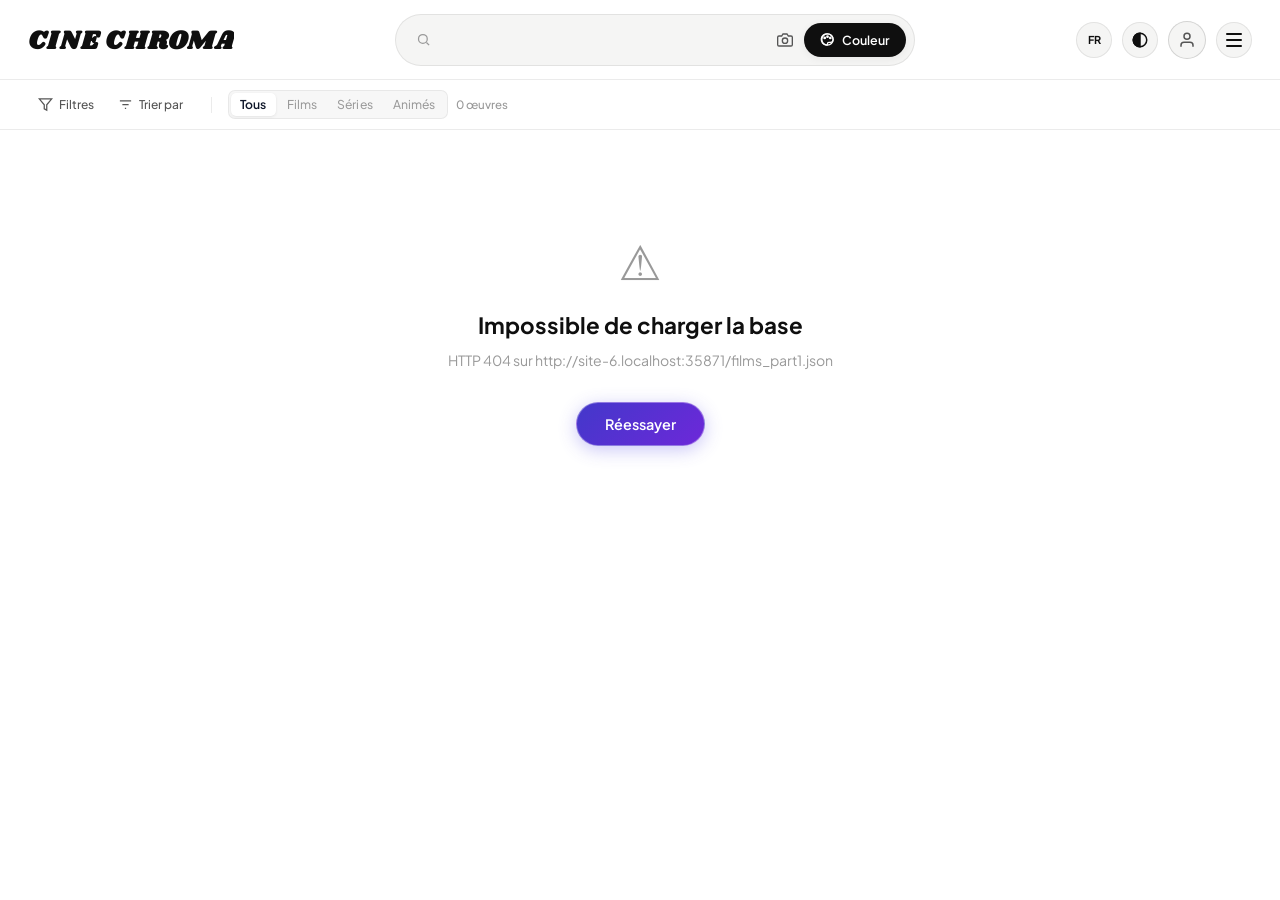
==== commit c0e2479e: "fix(filter): activation et correction du mode OU/ET avec ET par defaut" ====
--- a/index.html
+++ b/index.html
@@ -359,11 +359,11 @@
         <div class="drawer-section">
           <h4 class="drawer-section-title" data-i18n="filter_mode">Mode de correspondance</h4>
           <div class="drawer-mode-toggle">
-            <button class="drawer-mode-btn active" data-mode="or">
+            <button class="drawer-mode-btn" data-mode="or">
               <span class="drawer-mode-label" data-i18n="filter_mode_or_short">AU MOINS 1</span>
               <span class="drawer-mode-desc" data-i18n="filter_mode_or_desc_short">une couleur suffit</span>
             </button>
-            <button class="drawer-mode-btn" data-mode="and">
+            <button class="drawer-mode-btn active" data-mode="and">
               <span class="drawer-mode-label" data-i18n="filter_mode_and_short">TOUTES</span>
               <span class="drawer-mode-desc" data-i18n="filter_mode_and_desc_short">toutes requises</span>
             </button>
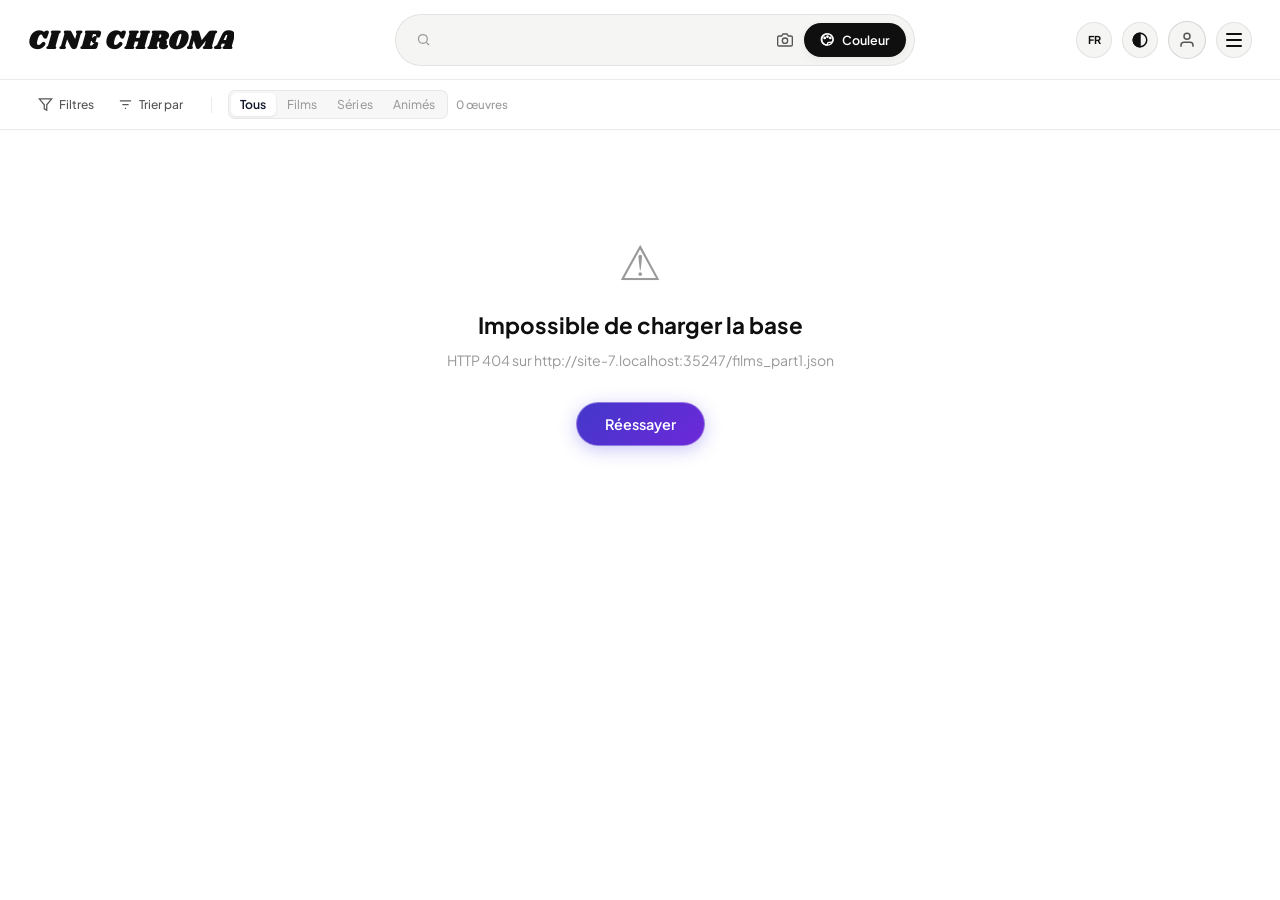
==== commit 05816d74: "docs(data): alignement des chiffres réels (16 234 œuvres, 99 252 affiches)" ====
--- a/index.html
+++ b/index.html
@@ -169,7 +169,7 @@
       <div class="hero-tagline" data-i18n="hero_tagline">EXPÉRIENCE VISUELLE &amp; CINÉMATOGRAPHIQUE</div>
       <h1 class="hero-title shimmer-text-wave" id="hero-title" data-i18n="hero_title">L'art du cinéma révélé par la couleur</h1>
       <p class="hero-subtitle" data-i18n="hero_subtitle">
-        Explorez plus de 200 affiches sous un nouvel angle. Choisissez une teinte et découvrez instantanément les œuvres qui partagent la même signature esthétique.
+        Explorez 99 252 affiches sous un nouvel angle. Choisissez une teinte et découvrez instantanément les œuvres qui partagent la même signature esthétique.
       </p>
 
       <!-- Interactive 6-Color Dots Palette -->
